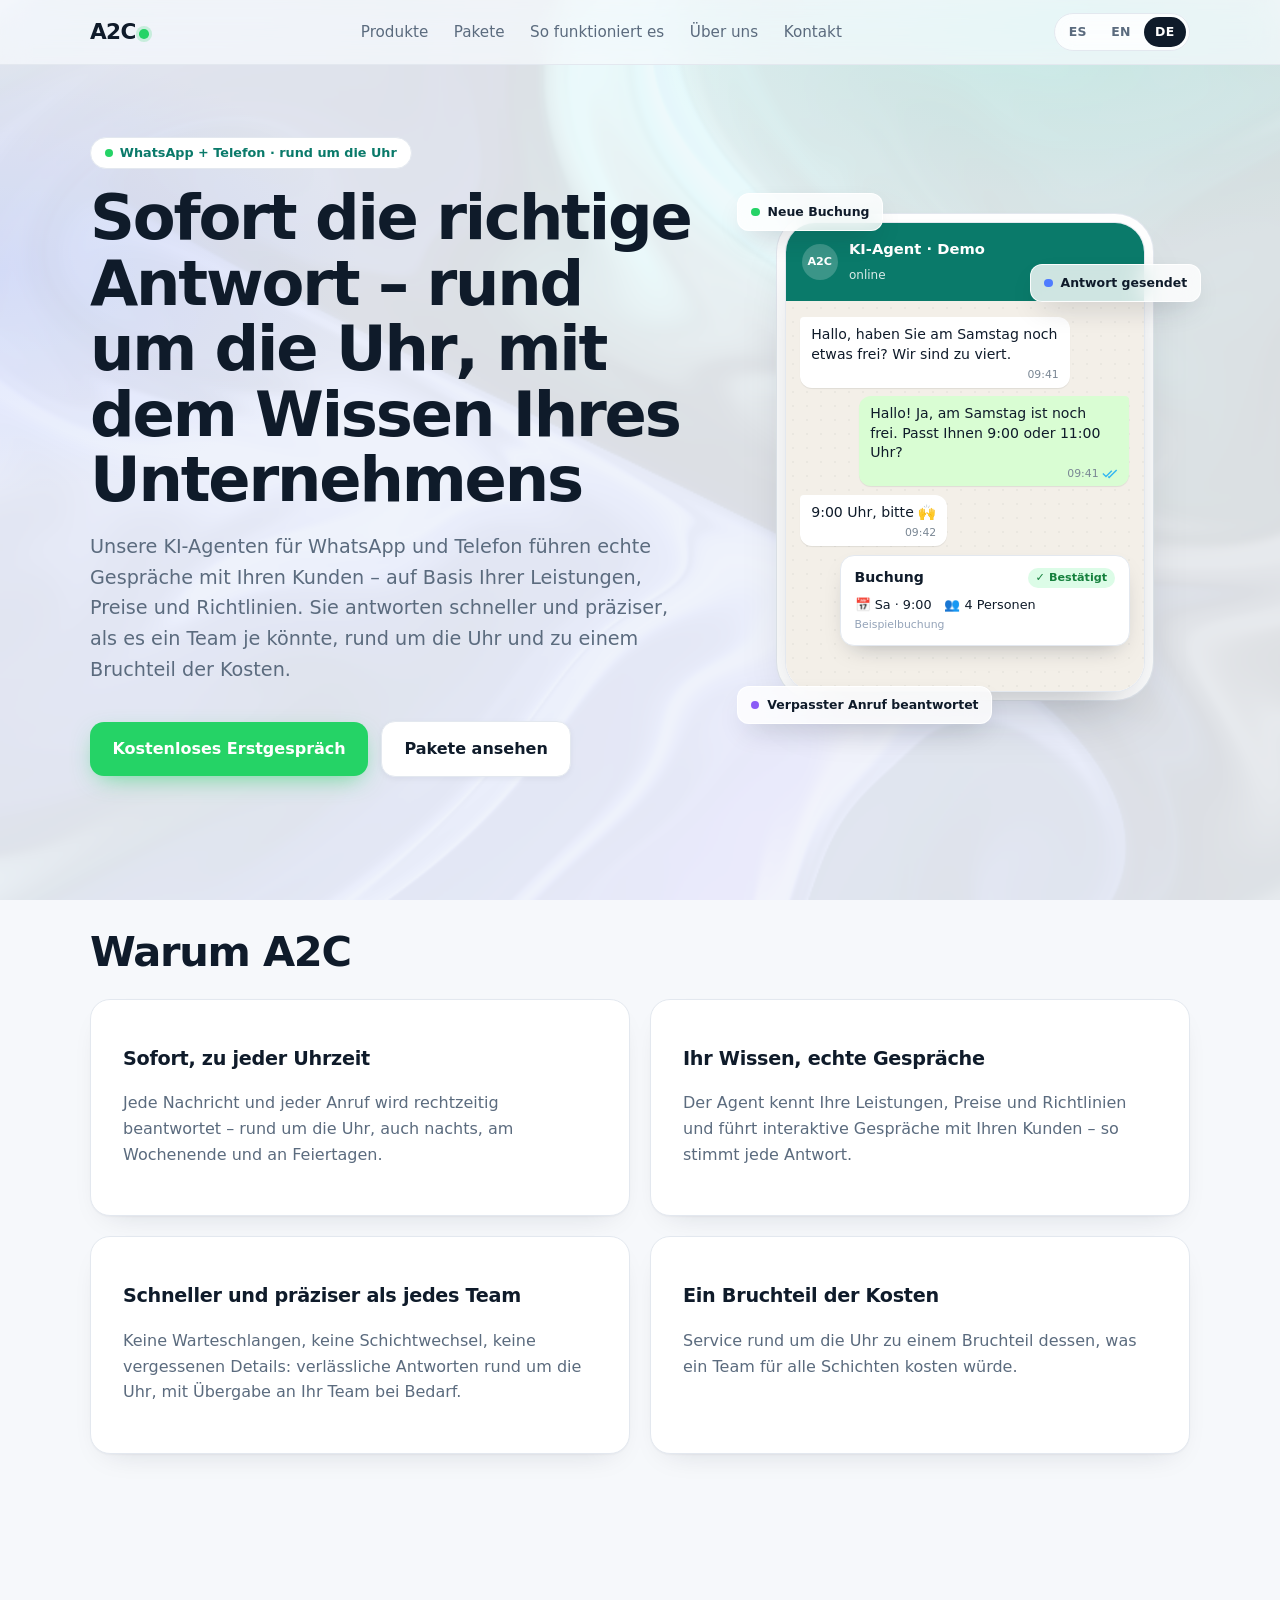
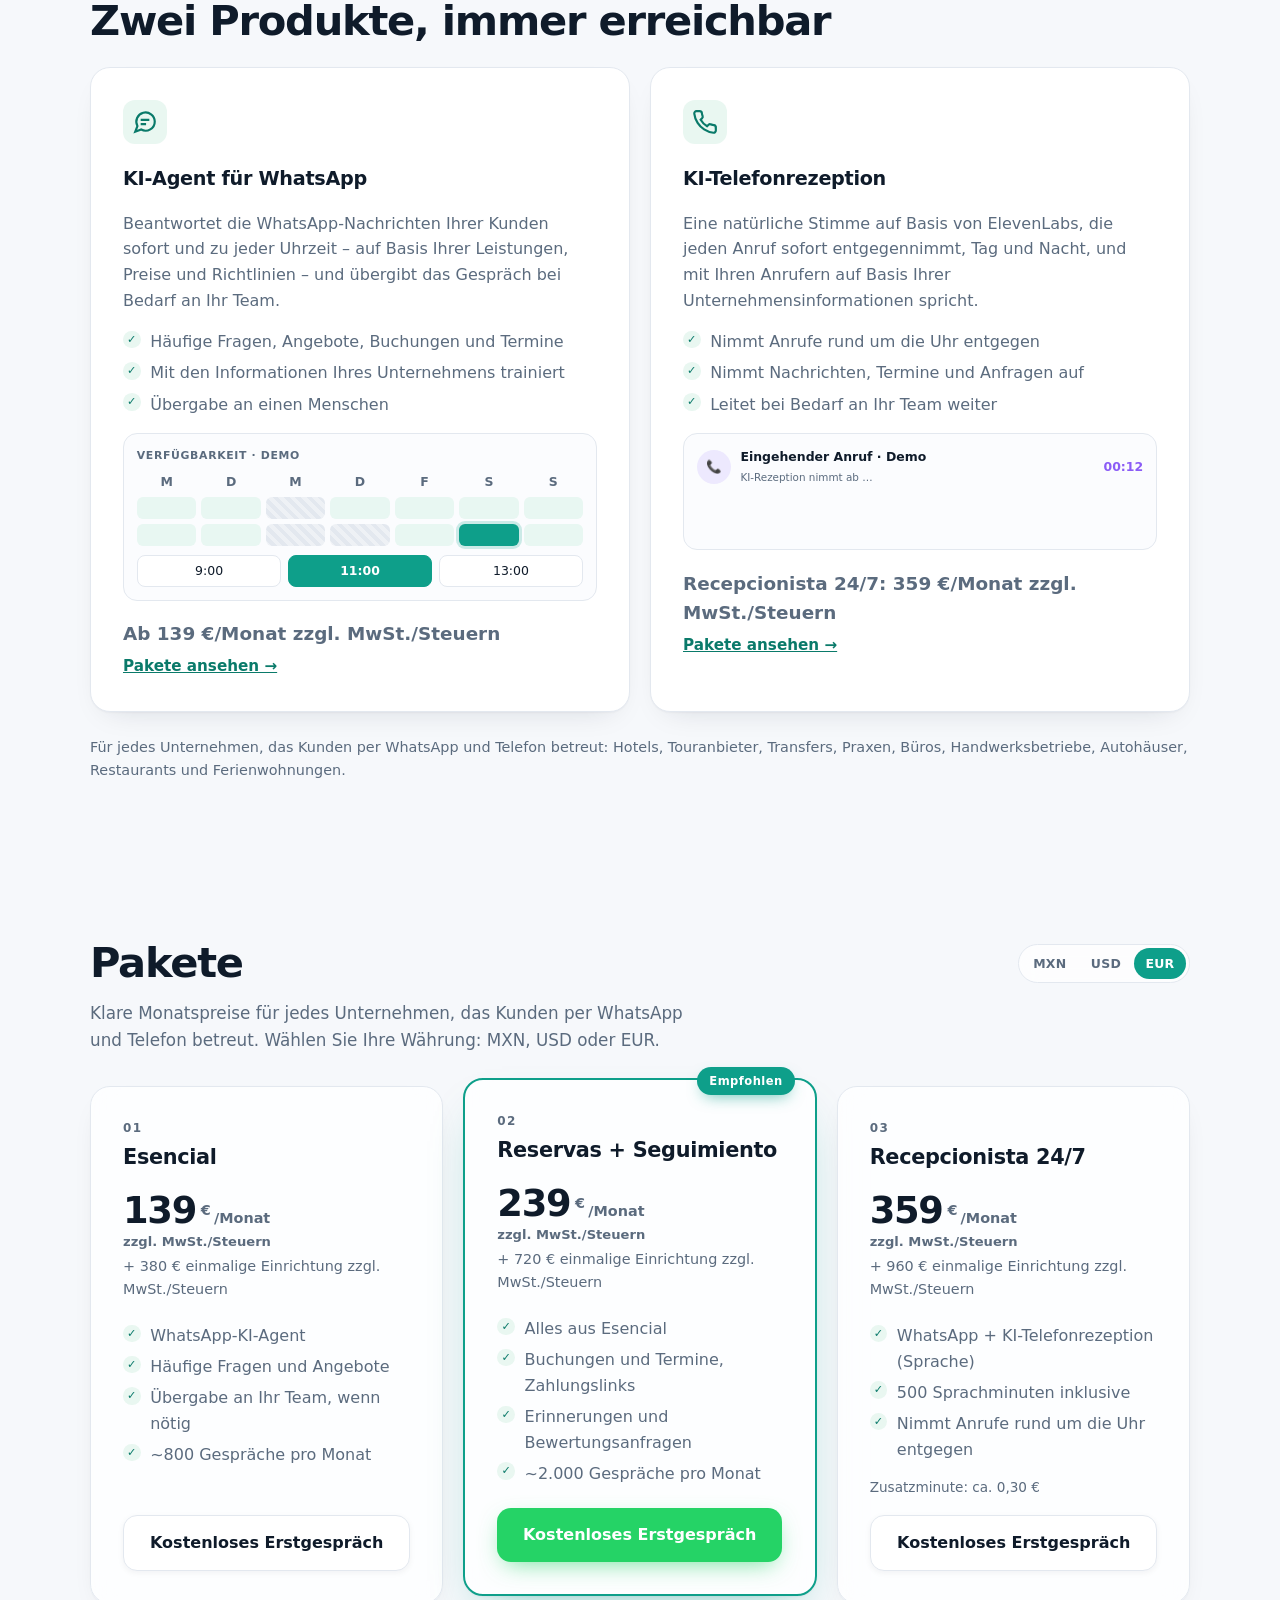
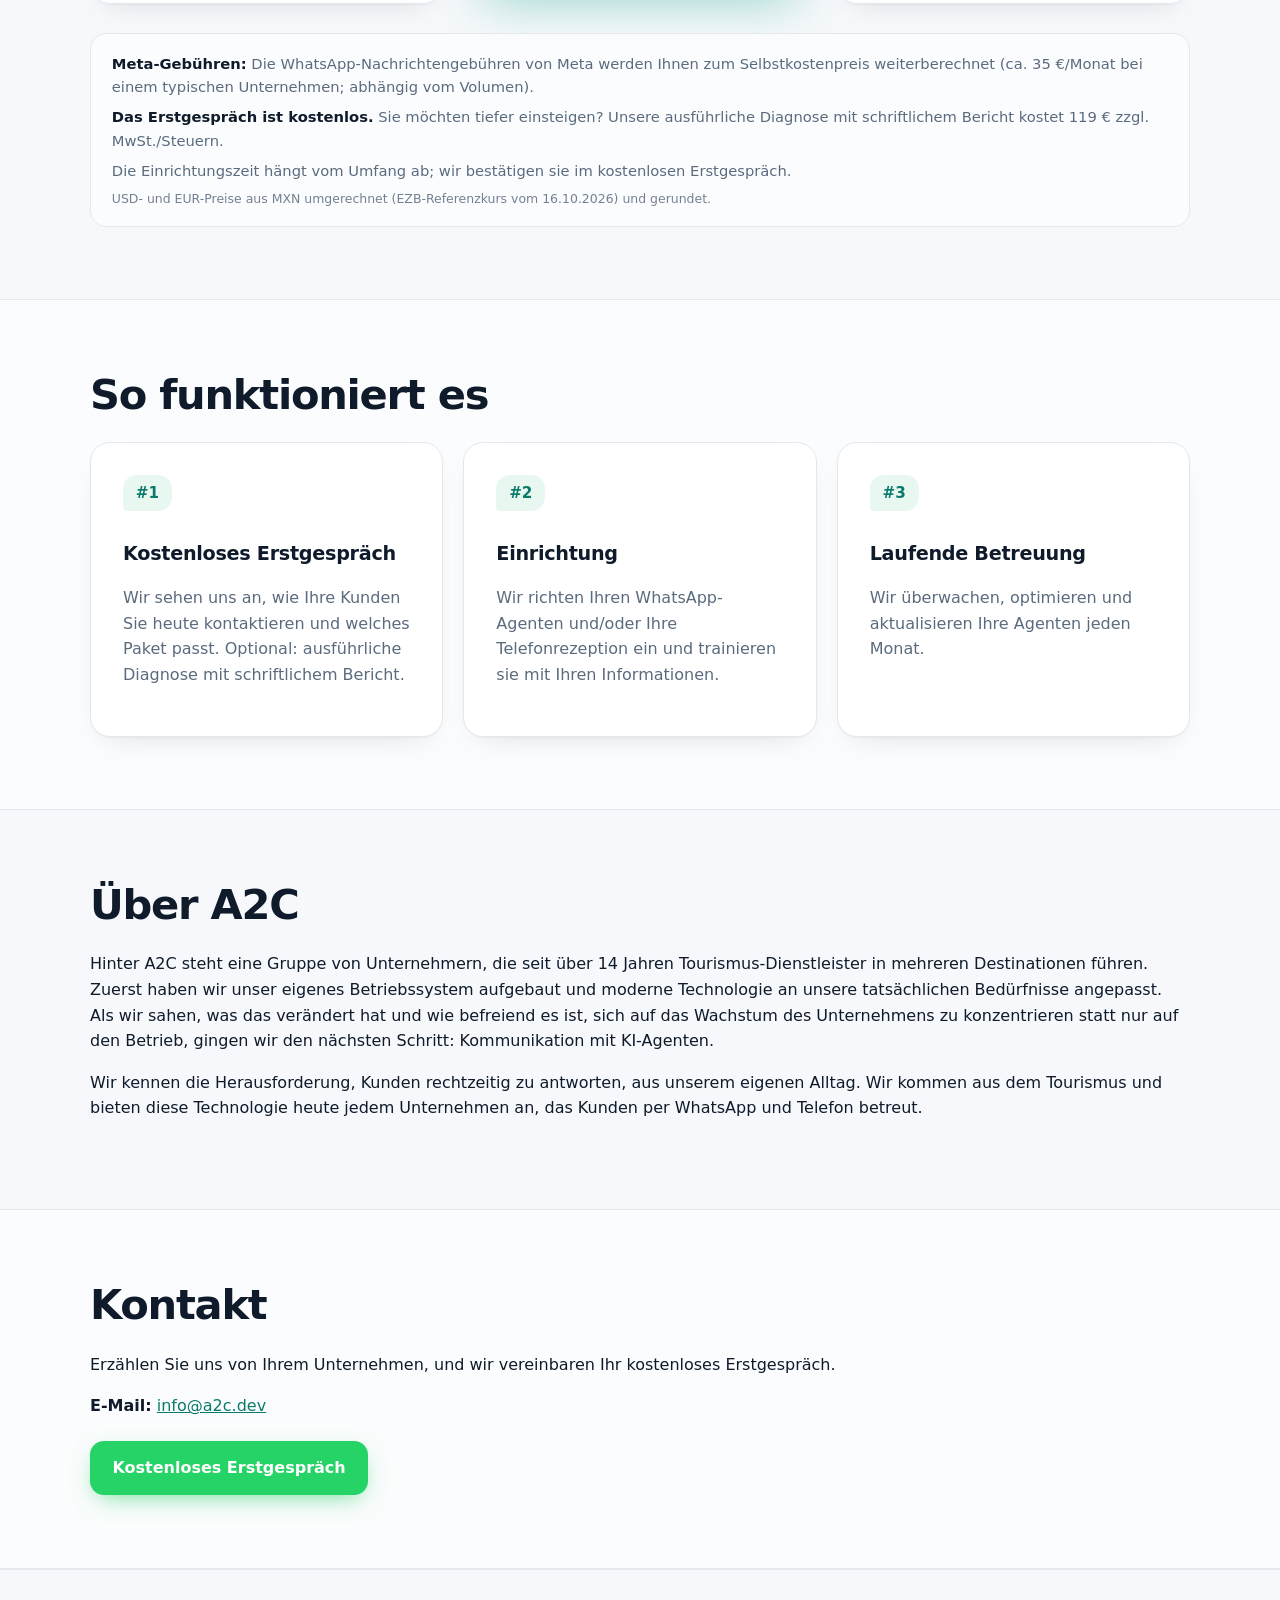
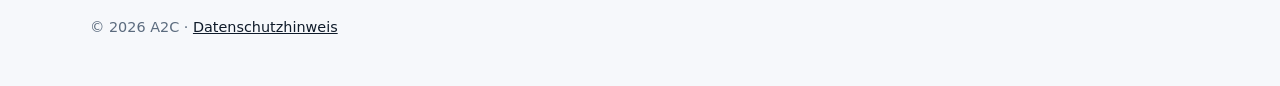
==== de/index.html @ e7c7e3de "QA fixes + SEO: static /en/ and /de/ pages, hreflang, mobile menu, DE prices - /en/ and /de/ are sta" ====
<!doctype html>
<html lang="de" data-url-lang>
<head>
<meta charset="utf-8">
<meta name="viewport" content="width=device-width,initial-scale=1">
<!-- seo:start (generated by tools/build-i18n.py) -->
<title>A2C · KI-Agenten für WhatsApp und Telefon für Ihr Unternehmen</title>
<meta name="description" content="A2C entwickelt KI-Agenten für WhatsApp und Telefon, die sofort antworten – rund um die Uhr, mit dem Wissen Ihres Unternehmens: schneller und präziser als jedes Team, zu einem Bruchteil der Kosten. Für Hotels, Praxen, Büros, Handwerksbetriebe, Restaurants und mehr.">
<link rel="canonical" href="https://a2c.dev/de/">
<link rel="alternate" hreflang="es" href="https://a2c.dev/">
<link rel="alternate" hreflang="en" href="https://a2c.dev/en/">
<link rel="alternate" hreflang="de" href="https://a2c.dev/de/">
<link rel="alternate" hreflang="x-default" href="https://a2c.dev/">
<meta property="og:type" content="website">
<meta property="og:site_name" content="A2C">
<meta property="og:locale" content="de_DE">
<meta property="og:locale:alternate" content="es_MX">
<meta property="og:locale:alternate" content="en_US">
<meta property="og:title" content="A2C · KI-Agenten für WhatsApp und Telefon">
<meta property="og:description" content="Sofortige Antworten rund um die Uhr per WhatsApp und Telefon, auf Basis Ihrer Leistungen, Preise und Richtlinien. Schneller und präziser als jedes Team, zu einem Bruchteil der Kosten.">
<meta property="og:url" content="https://a2c.dev/de/">
<meta name="twitter:card" content="summary">
<meta name="twitter:title" content="A2C · KI-Agenten für WhatsApp und Telefon">
<meta name="twitter:description" content="KI-Agent für WhatsApp und KI-Telefonrezeption, die sofort antworten – rund um die Uhr, mit dem Wissen Ihres Unternehmens.">
<!-- seo:end -->
<link rel="icon" href="/favicon.svg" type="image/svg+xml">
<meta name="theme-color" content="#f6f8fb">
<link rel="stylesheet" href="/style.css">
<script src="/fx.js" defer></script>
<script src="/i18n.js" defer></script>
<script src="/pricing.js" defer></script>
<script src="/nav.js" defer></script>
<script type="application/ld+json">
{"@context":"https://schema.org","@type":"ProfessionalService","name":"A2C","url":"https://a2c.dev/de/","description":"KI-Agenten für WhatsApp und eine KI-Telefonrezeption, die sofort antworten – rund um die Uhr, mit dem Wissen des jeweiligen Unternehmens: seinen Leistungen, Preisen und Richtlinien.","areaServed":[{"@type":"Country","name":"Mexico"},{"@type":"Place","name":"Latin America"},{"@type":"Country","name":"Spain"},{"@type":"Country","name":"United States"},{"@type":"Country","name":"United Kingdom"},{"@type":"Country","name":"Germany"},{"@type":"Country","name":"Austria"},{"@type":"Country","name":"Switzerland"}],"email":"info@a2c.dev","makesOffer":[{"@type":"Offer","name":"Esencial","description":"WhatsApp-KI-Agent: häufige Fragen, Angebote, Übergabe an Ihr Team, ~800 Gespräche/Monat.","price":2900,"priceCurrency":"MXN","priceSpecification":[{"@type":"UnitPriceSpecification","price":2900,"priceCurrency":"MXN","unitCode":"MON","referenceQuantity":{"@type":"QuantitativeValue","value":1,"unitCode":"MON"},"valueAddedTaxIncluded":false},{"@type":"UnitPriceSpecification","name":"Setup","price":7900,"priceCurrency":"MXN","valueAddedTaxIncluded":false},{"@type":"UnitPriceSpecification","price":159,"priceCurrency":"USD","unitCode":"MON","referenceQuantity":{"@type":"QuantitativeValue","value":1,"unitCode":"MON"},"valueAddedTaxIncluded":false},{"@type":"UnitPriceSpecification","name":"Setup","price":430,"priceCurrency":"USD","valueAddedTaxIncluded":false},{"@type":"UnitPriceSpecification","price":139,"priceCurrency":"EUR","unitCode":"MON","referenceQuantity":{"@type":"QuantitativeValue","value":1,"unitCode":"MON"},"valueAddedTaxIncluded":false},{"@type":"UnitPriceSpecification","name":"Setup","price":380,"priceCurrency":"EUR","valueAddedTaxIncluded":false}],"itemOffered":{"@type":"Service","name":"Esencial"}},{"@type":"Offer","name":"Reservas + Seguimiento","description":"Alles aus Esencial + Buchungen und Termine, Zahlungslinks, Erinnerungen und Bewertungsanfragen, ~2.000 Gespräche/Monat.","price":4900,"priceCurrency":"MXN","priceSpecification":[{"@type":"UnitPriceSpecification","price":4900,"priceCurrency":"MXN","unitCode":"MON","referenceQuantity":{"@type":"QuantitativeValue","value":1,"unitCode":"MON"},"valueAddedTaxIncluded":false},{"@type":"UnitPriceSpecification","name":"Setup","price":14900,"priceCurrency":"MXN","valueAddedTaxIncluded":false},{"@type":"UnitPriceSpecification","price":269,"priceCurrency":"USD","unitCode":"MON","referenceQuantity":{"@type":"QuantitativeValue","value":1,"unitCode":"MON"},"valueAddedTaxIncluded":false},{"@type":"UnitPriceSpecification","name":"Setup","price":810,"priceCurrency":"USD","valueAddedTaxIncluded":false},{"@type":"UnitPriceSpecification","price":239,"priceCurrency":"EUR","unitCode":"MON","referenceQuantity":{"@type":"QuantitativeValue","value":1,"unitCode":"MON"},"valueAddedTaxIncluded":false},{"@type":"UnitPriceSpecification","name":"Setup","price":720,"priceCurrency":"EUR","valueAddedTaxIncluded":false}],"itemOffered":{"@type":"Service","name":"Reservas + Seguimiento"}},{"@type":"Offer","name":"Recepcionista 24/7","description":"WhatsApp + KI-Telefonrezeption, inklusive 500 Sprachminuten.","price":7500,"priceCurrency":"MXN","priceSpecification":[{"@type":"UnitPriceSpecification","price":7500,"priceCurrency":"MXN","unitCode":"MON","referenceQuantity":{"@type":"QuantitativeValue","value":1,"unitCode":"MON"},"valueAddedTaxIncluded":false},{"@type":"UnitPriceSpecification","name":"Setup","price":19900,"priceCurrency":"MXN","valueAddedTaxIncluded":false},{"@type":"UnitPriceSpecification","price":409,"priceCurrency":"USD","unitCode":"MON","referenceQuantity":{"@type":"QuantitativeValue","value":1,"unitCode":"MON"},"valueAddedTaxIncluded":false},{"@type":"UnitPriceSpecification","name":"Setup","price":1080,"priceCurrency":"USD","valueAddedTaxIncluded":false},{"@type":"UnitPriceSpecification","price":359,"priceCurrency":"EUR","unitCode":"MON","referenceQuantity":{"@type":"QuantitativeValue","value":1,"unitCode":"MON"},"valueAddedTaxIncluded":false},{"@type":"UnitPriceSpecification","name":"Setup","price":960,"priceCurrency":"EUR","valueAddedTaxIncluded":false}],"itemOffered":{"@type":"Service","name":"Recepcionista 24/7"}},{"@type":"Offer","name":"Llamada inicial","price":0,"priceCurrency":"MXN","itemOffered":{"@type":"Service","name":"Primera llamada gratis"}},{"@type":"Offer","name":"Diagnóstico detallado","price":2500,"priceCurrency":"MXN","priceSpecification":[{"@type":"PriceSpecification","price":2500,"priceCurrency":"MXN","valueAddedTaxIncluded":false},{"@type":"PriceSpecification","price":139,"priceCurrency":"USD","valueAddedTaxIncluded":false},{"@type":"PriceSpecification","price":119,"priceCurrency":"EUR","valueAddedTaxIncluded":false}],"itemOffered":{"@type":"Service","name":"Diagnóstico con reporte escrito"}}]}
</script>
</head>
<body>
<canvas id="bg" aria-hidden="true"></canvas><div class="bg-fallback" aria-hidden="true"></div>
<a class="skip" href="#main" data-es="Saltar al contenido" data-en="Skip to content" data-de="Zum Inhalt springen">Zum Inhalt springen</a>
<header><div class="w nav">
<a class="logo" href="#top" aria-label="A2C">A2C</a>
<button class="menu-btn" type="button" aria-expanded="false" aria-controls="nav-links" aria-label="Menü" data-en-label="Menu" data-de-label="Menü"><span></span><span></span><span></span></button>
<nav class="links" id="nav-links" aria-label="Hauptnavigation" data-en-label="Main" data-de-label="Hauptnavigation">
<a href="#productos" data-es="Productos" data-en="Products" data-de="Produkte">Produkte</a><a href="#paquetes" data-es="Paquetes" data-en="Packages" data-de="Pakete">Pakete</a><a href="#como" data-es="Cómo funciona" data-en="How it works" data-de="So funktioniert es">So funktioniert es</a><a href="#nosotros" data-es="Nosotros" data-en="About" data-de="Über uns">Über uns</a><a href="#contacto" data-es="Contacto" data-en="Contact" data-de="Kontakt">Kontakt</a>
</nav>
<nav class="langsw" aria-label="Idioma / Language / Sprache"><a href="/" hreflang="es" lang="es" aria-label="Español">ES</a><a href="/en/" hreflang="en" lang="en" aria-label="English">EN</a><a href="/de/" hreflang="de" lang="de" aria-label="Deutsch" class="on" aria-current="page">DE</a></nav>
</div></header>
<main id="main">
<section class="hero" id="top"><div class="w hero-grid"><div class="hero-copy">
<span class="tag" data-es="WhatsApp + teléfono · 24/7" data-en="WhatsApp + phone · 24/7" data-de="WhatsApp + Telefon · rund um die Uhr">WhatsApp + Telefon · rund um die Uhr</span>
<h1 class="split" data-es="Respuestas al instante, 24/7, con lo que sabe tu negocio" data-en="Instant answers, 24/7, from your own business knowledge" data-de="Sofort die richtige Antwort – rund um die Uhr, mit dem Wissen Ihres Unternehmens">Sofort die richtige Antwort – rund um die Uhr, mit dem Wissen Ihres Unternehmens</h1>
<p class="lead blur-in" data-es="Nuestros agentes de IA en WhatsApp y teléfono conversan con tus clientes usando tus servicios, precios y políticas. Responden más rápido y con más precisión que cualquier equipo, a cualquier hora, por una fracción de su costo." data-en="Our AI agents on WhatsApp and phone hold real conversations with your customers, drawing on your services, prices and policies. They answer faster and more accurately than any team could, around the clock, for a fraction of the cost." data-de="Unsere KI-Agenten für WhatsApp und Telefon führen echte Gespräche mit Ihren Kunden – auf Basis Ihrer Leistungen, Preise und Richtlinien. Sie antworten schneller und präziser, als es ein Team je könnte, rund um die Uhr und zu einem Bruchteil der Kosten.">Unsere KI-Agenten für WhatsApp und Telefon führen echte Gespräche mit Ihren Kunden – auf Basis Ihrer Leistungen, Preise und Richtlinien. Sie antworten schneller und präziser, als es ein Team je könnte, rund um die Uhr und zu einem Bruchteil der Kosten.</p>
<a class="btn magnetic" href="mailto:info@a2c.dev?subject=Kostenloses%20Erstgespr%C3%A4ch%20%E2%80%93%20A2C" data-es-href="mailto:info@a2c.dev?subject=Llamada%20gratis%20%E2%80%93%20A2C" data-en-href="mailto:info@a2c.dev?subject=Free%20call%20%E2%80%93%20A2C" data-de-href="mailto:info@a2c.dev?subject=Kostenloses%20Erstgespr%C3%A4ch%20%E2%80%93%20A2C"><span data-es="Pide tu llamada gratis" data-en="Book your free call" data-de="Kostenloses Erstgespräch">Kostenloses Erstgespräch</span></a>
<a class="btn o" href="#paquetes" data-es="Ver paquetes" data-en="See packages" data-de="Pakete ansehen">Pakete ansehen</a>
</div><div class="demo-wrap" aria-hidden="true">
<div class="phone"><div class="ph-top"><span class="av">A2C</span><div><b><span data-es="Agente IA · Demo" data-en="AI agent · Demo" data-de="KI-Agent · Demo">KI-Agent · Demo</span></b><small><span data-es="en línea" data-en="online" data-de="online">online</span></small></div></div>
<div class="thread" id="thread">
<div class="msg in m1"><span data-es="Hola, ¿tienen disponibilidad el sábado? Somos 4." data-en="Hi, do you have availability on Saturday? We're 4." data-de="Hallo, haben Sie am Samstag noch etwas frei? Wir sind zu viert.">Hallo, haben Sie am Samstag noch etwas frei? Wir sind zu viert.</span><i>09:41</i></div>
<div class="typing m2"><span></span><span></span><span></span></div>
<div class="msg out m3"><span data-es="¡Hola! Sí, el sábado hay lugar. ¿Prefieres 9:00 u 11:00?" data-en="Hi! Yes, Saturday is available. Would you prefer 9:00 or 11:00?" data-de="Hallo! Ja, am Samstag ist noch frei. Passt Ihnen 9:00 oder 11:00 Uhr?">Hallo! Ja, am Samstag ist noch frei. Passt Ihnen 9:00 oder 11:00 Uhr?</span><i>09:41 <svg class="tk" viewBox="0 0 18 12" aria-hidden="true"><path d="M1 6l3.5 3.5L11 3M7 9.5L8 10.5 16.5 2" fill="none" stroke="currentColor" stroke-width="1.6"/></svg></i></div>
<div class="msg in m4"><span data-es="9:00, por favor 🙌" data-en="9:00, please 🙌" data-de="9:00 Uhr, bitte 🙌">9:00 Uhr, bitte 🙌</span><i>09:42</i></div>
<div class="typing m5"><span></span><span></span><span></span></div>
<div class="bk m6"><div class="bk-h"><b><span data-es="Reserva" data-en="Booking" data-de="Buchung">Buchung</span></b><span class="ok">✓ <span data-es="Confirmada" data-en="Confirmed" data-de="Bestätigt">Bestätigt</span></span></div>
<div class="bk-r"><span>📅 <span data-es="Sáb · 9:00" data-en="Sat · 9:00" data-de="Sa · 9:00">Sa · 9:00</span></span><span>👥 <span data-es="4 personas" data-en="4 people" data-de="4 Personen">4 Personen</span></span></div><small><span data-es="Reserva de ejemplo" data-en="Example booking" data-de="Beispielbuchung">Beispielbuchung</span></small></div>
</div></div>
<div class="toast t1"><span class="dot g"></span><span data-es="Nueva reserva" data-en="New booking" data-de="Neue Buchung">Neue Buchung</span></div>
<div class="toast t2"><span class="dot b"></span><span data-es="Respuesta enviada" data-en="Reply sent" data-de="Antwort gesendet">Antwort gesendet</span></div>
<div class="toast t3"><span class="dot v"></span><span data-es="Llamada perdida atendida" data-en="Missed call answered" data-de="Verpasster Anruf beantwortet">Verpasster Anruf beantwortet</span></div>
</div></div></section>

<section id="por-que" class="alt"><div class="w">
<h2 data-es="Por qué A2C" data-en="Why A2C" data-de="Warum A2C">Warum A2C</h2>
<div class="grid g2">
<div class="card reveal"><h3 data-es="Al instante, a cualquier hora" data-en="Instant, at any hour" data-de="Sofort, zu jeder Uhrzeit">Sofort, zu jeder Uhrzeit</h3><p data-es="Cada mensaje y llamada recibe respuesta a tiempo, 24/7, también de noche, en fines de semana y festivos." data-en="Every message and call gets a timely reply, 24/7, including nights, weekends and holidays." data-de="Jede Nachricht und jeder Anruf wird rechtzeitig beantwortet – rund um die Uhr, auch nachts, am Wochenende und an Feiertagen.">Jede Nachricht und jeder Anruf wird rechtzeitig beantwortet – rund um die Uhr, auch nachts, am Wochenende und an Feiertagen.</p></div>
<div class="card reveal"><h3 data-es="Tu conocimiento, conversaciones reales" data-en="Your knowledge, real conversations" data-de="Ihr Wissen, echte Gespräche">Ihr Wissen, echte Gespräche</h3><p data-es="El agente conoce tus servicios, precios y políticas y conversa con tus clientes de forma interactiva, para que cada respuesta sea precisa." data-en="The agent knows your services, prices and policies and talks with your customers interactively, so every answer is accurate." data-de="Der Agent kennt Ihre Leistungen, Preise und Richtlinien und führt interaktive Gespräche mit Ihren Kunden – so stimmt jede Antwort.">Der Agent kennt Ihre Leistungen, Preise und Richtlinien und führt interaktive Gespräche mit Ihren Kunden – so stimmt jede Antwort.</p></div>
<div class="card reveal"><h3 data-es="Más rápido y preciso que cualquier equipo" data-en="Faster and more accurate than any team" data-de="Schneller und präziser als jedes Team">Schneller und präziser als jedes Team</h3><p data-es="Sin filas, sin cambios de turno, sin detalles olvidados: respuestas consistentes a toda hora, con traspaso a tu equipo cuando hace falta." data-en="No queues, no shift changes, no forgotten details: consistent answers around the clock, with hand-off to your team when needed." data-de="Keine Warteschlangen, keine Schichtwechsel, keine vergessenen Details: verlässliche Antworten rund um die Uhr, mit Übergabe an Ihr Team bei Bedarf.">Keine Warteschlangen, keine Schichtwechsel, keine vergessenen Details: verlässliche Antworten rund um die Uhr, mit Übergabe an Ihr Team bei Bedarf.</p></div>
<div class="card reveal"><h3 data-es="Una fracción del costo" data-en="A fraction of the cost" data-de="Ein Bruchteil der Kosten">Ein Bruchteil der Kosten</h3><p data-es="Atención las 24 horas por una fracción de lo que costaría un equipo cubriendo todos los turnos." data-en="Round-the-clock service for a fraction of what a team covering every shift would cost." data-de="Service rund um die Uhr zu einem Bruchteil dessen, was ein Team für alle Schichten kosten würde.">Service rund um die Uhr zu einem Bruchteil dessen, was ein Team für alle Schichten kosten würde.</p></div>
</div></div></section>

<section id="productos"><div class="w">
<h2 data-es="Dos productos, siempre disponibles" data-en="Two products, always on" data-de="Zwei Produkte, immer erreichbar">Zwei Produkte, immer erreichbar</h2>
<div class="grid g2">
<article class="card reveal">
<svg class="ic" viewBox="0 0 24 24" fill="none" stroke="currentColor" stroke-width="2" aria-hidden="true"><path d="M21 11.5a8.4 8.4 0 0 1-12.5 7.4L3 21l2-5.3A8.5 8.5 0 1 1 21 11.5z"/><path d="M8 10h8M8 14h5"/></svg>
<h3 data-es="Agente de IA para WhatsApp" data-en="AI agent for WhatsApp" data-de="KI-Agent für WhatsApp">KI-Agent für WhatsApp</h3>
<p data-es="Responde al instante los mensajes de WhatsApp de tus clientes, a cualquier hora, con respuestas basadas en tus servicios, precios y políticas, y pasa la conversación a tu equipo cuando hace falta." data-en="Replies instantly to your customers' WhatsApp messages at any hour, with answers grounded in your services, prices and policies, and hands the conversation to your team when needed." data-de="Beantwortet die WhatsApp-Nachrichten Ihrer Kunden sofort und zu jeder Uhrzeit – auf Basis Ihrer Leistungen, Preise und Richtlinien – und übergibt das Gespräch bei Bedarf an Ihr Team.">Beantwortet die WhatsApp-Nachrichten Ihrer Kunden sofort und zu jeder Uhrzeit – auf Basis Ihrer Leistungen, Preise und Richtlinien – und übergibt das Gespräch bei Bedarf an Ihr Team.</p>
<ul class="chk"><li data-es="Preguntas frecuentes, cotizaciones, reservas y citas" data-en="FAQs, quotes, bookings and appointments" data-de="Häufige Fragen, Angebote, Buchungen und Termine">Häufige Fragen, Angebote, Buchungen und Termine</li><li data-es="Entrenado con la información de tu negocio" data-en="Trained on your business information" data-de="Mit den Informationen Ihres Unternehmens trainiert">Mit den Informationen Ihres Unternehmens trainiert</li><li data-es="Traspaso a una persona" data-en="Hand-off to a human" data-de="Übergabe an einen Menschen">Übergabe an einen Menschen</li></ul>
<div class="mock slots" aria-hidden="true"><div class="mock-h"><span data-es="Disponibilidad · demo" data-en="Availability · demo" data-de="Verfügbarkeit · Demo">Verfügbarkeit · Demo</span></div><div class="days"><span data-es="L" data-en="M" data-de="M">M</span><span data-es="M" data-en="T" data-de="D">D</span><span data-es="M" data-en="W" data-de="M">M</span><span data-es="J" data-en="T" data-de="D">D</span><span data-es="V" data-en="F" data-de="F">F</span><span data-es="S" data-en="S" data-de="S">S</span><span data-es="D" data-en="S" data-de="S">S</span></div><div class="cells"><span class="c"></span><span class="c"></span><span class="c full"></span><span class="c"></span><span class="c"></span><span class="c"></span><span class="c"></span><span class="c"></span><span class="c"></span><span class="c full"></span><span class="c full"></span><span class="c"></span><span class="c pick"></span><span class="c"></span></div><div class="times"><span>9:00</span><span class="pick">11:00</span><span>13:00</span></div></div>
<p class="price" data-price="from" data-pkg="esencial">Ab 139 €/Monat zzgl. MwSt./Steuern</p><p class="quote"><a href="#paquetes" data-es="Ver paquetes →" data-en="See packages →" data-de="Pakete ansehen →">Pakete ansehen →</a></p>
</article>
<article class="card reveal">
<svg class="ic" viewBox="0 0 24 24" fill="none" stroke="currentColor" stroke-width="2" aria-hidden="true"><path d="M22 16.9v3a2 2 0 0 1-2.2 2 19.8 19.8 0 0 1-8.6-3.1 19.5 19.5 0 0 1-6-6A19.8 19.8 0 0 1 2.1 4.2 2 2 0 0 1 4.1 2h3a2 2 0 0 1 2 1.7c.1 1 .4 1.9.7 2.8a2 2 0 0 1-.5 2.1L8 9.9a16 16 0 0 0 6 6l1.3-1.3a2 2 0 0 1 2.1-.4c.9.3 1.8.6 2.8.7a2 2 0 0 1 1.7 2z"/></svg>
<h3 data-es="Recepcionista telefónica con IA" data-en="AI phone receptionist" data-de="KI-Telefonrezeption">KI-Telefonrezeption</h3>
<p data-es="Una voz natural construida sobre ElevenLabs que contesta cada llamada al momento, de día y de noche, y conversa con tus clientes usando la información de tu negocio." data-en="A natural voice built on ElevenLabs that picks up every call right away, day and night, and talks with your callers using your business information." data-de="Eine natürliche Stimme auf Basis von ElevenLabs, die jeden Anruf sofort entgegennimmt, Tag und Nacht, und mit Ihren Anrufern auf Basis Ihrer Unternehmensinformationen spricht.">Eine natürliche Stimme auf Basis von ElevenLabs, die jeden Anruf sofort entgegennimmt, Tag und Nacht, und mit Ihren Anrufern auf Basis Ihrer Unternehmensinformationen spricht.</p>
<ul class="chk"><li data-es="Contesta llamadas 24/7" data-en="Answers calls 24/7" data-de="Nimmt Anrufe rund um die Uhr entgegen">Nimmt Anrufe rund um die Uhr entgegen</li><li data-es="Toma recados, citas y solicitudes" data-en="Takes messages, appointments and requests" data-de="Nimmt Nachrichten, Termine und Anfragen auf">Nimmt Nachrichten, Termine und Anfragen auf</li><li data-es="Transfiere a tu equipo cuando hace falta" data-en="Transfers to your team when needed" data-de="Leitet bei Bedarf an Ihr Team weiter">Leitet bei Bedarf an Ihr Team weiter</li></ul>
<div class="mock call" aria-hidden="true"><div class="call-h"><span class="ring">📞</span><div><b><span data-es="Llamada entrante · demo" data-en="Incoming call · demo" data-de="Eingehender Anruf · Demo">Eingehender Anruf · Demo</span></b><small><span data-es="Recepcionista IA contestando…" data-en="AI receptionist answering…" data-de="KI-Rezeption nimmt ab …">KI-Rezeption nimmt ab …</span></small></div><span class="live">00:12</span></div><div class="wave"><i style="--d:0"></i><i style="--d:1"></i><i style="--d:2"></i><i style="--d:3"></i><i style="--d:4"></i><i style="--d:5"></i><i style="--d:6"></i><i style="--d:7"></i><i style="--d:8"></i><i style="--d:9"></i><i style="--d:10"></i><i style="--d:11"></i><i style="--d:12"></i><i style="--d:13"></i><i style="--d:14"></i><i style="--d:15"></i><i style="--d:16"></i><i style="--d:17"></i><i style="--d:18"></i><i style="--d:19"></i><i style="--d:20"></i><i style="--d:21"></i><i style="--d:22"></i><i style="--d:23"></i><i style="--d:24"></i><i style="--d:25"></i><i style="--d:26"></i><i style="--d:27"></i></div></div>
<p class="price" data-price="recep" data-pkg="recepcionista">Recepcionista 24/7: 359 €/Monat zzgl. MwSt./Steuern</p><p class="quote"><a href="#paquetes" data-es="Ver paquetes →" data-en="See packages →" data-de="Pakete ansehen →">Pakete ansehen →</a></p>
</article>
</div>
<p class="note" data-es="Para cualquier negocio que atiende clientes por WhatsApp y teléfono: hoteles, tour operadores, transfers, clínicas, despachos, oficios, agencias de autos, restaurantes y rentas vacacionales." data-en="For any business that serves customers on WhatsApp and by phone: hotels, tour operators, transfers, clinics, offices, trades, car dealerships, restaurants and vacation rentals." data-de="Für jedes Unternehmen, das Kunden per WhatsApp und Telefon betreut: Hotels, Touranbieter, Transfers, Praxen, Büros, Handwerksbetriebe, Autohäuser, Restaurants und Ferienwohnungen.">Für jedes Unternehmen, das Kunden per WhatsApp und Telefon betreut: Hotels, Touranbieter, Transfers, Praxen, Büros, Handwerksbetriebe, Autohäuser, Restaurants und Ferienwohnungen.</p>
</div></section>

<section id="paquetes"><div class="w">
<div class="pk-head"><h2 data-es="Paquetes" data-en="Packages" data-de="Pakete">Pakete</h2>
<div class="cursw" role="group" aria-label="Moneda"><button type="button" data-cur="MXN" aria-pressed="false">MXN</button><button type="button" data-cur="USD" aria-pressed="false">USD</button><button type="button" data-cur="EUR" class="on" aria-pressed="true">EUR</button></div></div>
<p class="lead sm" data-es="Precios mensuales claros para cualquier negocio que atiende clientes por WhatsApp y teléfono. Elige tu moneda: MXN, USD o EUR." data-en="Clear monthly prices for any business that serves customers on WhatsApp and by phone. Choose your currency: MXN, USD or EUR." data-de="Klare Monatspreise für jedes Unternehmen, das Kunden per WhatsApp und Telefon betreut. Wählen Sie Ihre Währung: MXN, USD oder EUR.">Klare Monatspreise für jedes Unternehmen, das Kunden per WhatsApp und Telefon betreut. Wählen Sie Ihre Währung: MXN, USD oder EUR.</p>
<div class="grid g3 pkgs">
<article class="card pkg reveal">
<p class="pkg-n">01</p><h3>Esencial</h3>
<p class="amt" data-price="monthly" data-pkg="esencial">139<span class="cur cur-a">€</span><small>/Monat</small><span class="tax">zzgl. MwSt./Steuern</span></p>
<p class="setup" data-price="setup" data-pkg="esencial">+ 380 € einmalige Einrichtung zzgl. MwSt./Steuern</p>
<ul class="chk"><li data-es="Agente de IA en WhatsApp" data-en="WhatsApp AI agent" data-de="WhatsApp-KI-Agent">WhatsApp-KI-Agent</li><li data-es="Preguntas frecuentes y cotizaciones" data-en="FAQs and quotes" data-de="Häufige Fragen und Angebote">Häufige Fragen und Angebote</li><li data-es="Traspaso a tu equipo cuando hace falta" data-en="Hand-off to your staff when needed" data-de="Übergabe an Ihr Team, wenn nötig">Übergabe an Ihr Team, wenn nötig</li><li data-es="~800 conversaciones al mes" data-en="~800 conversations per month" data-de="~800 Gespräche pro Monat">~800 Gespräche pro Monat</li></ul>
<a class="btn pkg-cta o" href="mailto:info@a2c.dev?subject=Kostenloses%20Erstgespr%C3%A4ch%20%E2%80%93%20A2C" data-es-href="mailto:info@a2c.dev?subject=Llamada%20gratis%20%E2%80%93%20A2C" data-en-href="mailto:info@a2c.dev?subject=Free%20call%20%E2%80%93%20A2C" data-de-href="mailto:info@a2c.dev?subject=Kostenloses%20Erstgespr%C3%A4ch%20%E2%80%93%20A2C"><span data-es="Pide tu llamada gratis" data-en="Book your free call" data-de="Kostenloses Erstgespräch">Kostenloses Erstgespräch</span></a>
</article>
<article class="card pkg reveal rec"><span class="rec-badge" data-es="Recomendado" data-en="Recommended" data-de="Empfohlen">Empfohlen</span>
<p class="pkg-n">02</p><h3>Reservas + Seguimiento</h3>
<p class="amt" data-price="monthly" data-pkg="reservas">239<span class="cur cur-a">€</span><small>/Monat</small><span class="tax">zzgl. MwSt./Steuern</span></p>
<p class="setup" data-price="setup" data-pkg="reservas">+ 720 € einmalige Einrichtung zzgl. MwSt./Steuern</p>
<ul class="chk"><li data-es="Todo lo de Esencial" data-en="Everything in Esencial" data-de="Alles aus Esencial">Alles aus Esencial</li><li data-es="Reservas y citas, links de pago" data-en="Bookings and appointments, payment links" data-de="Buchungen und Termine, Zahlungslinks">Buchungen und Termine, Zahlungslinks</li><li data-es="Recordatorios y solicitudes de reseñas" data-en="Reminders and review requests" data-de="Erinnerungen und Bewertungsanfragen">Erinnerungen und Bewertungsanfragen</li><li data-es="~2,000 conversaciones al mes" data-en="~2,000 conversations per month" data-de="~2.000 Gespräche pro Monat">~2.000 Gespräche pro Monat</li></ul>
<a class="btn pkg-cta" href="mailto:info@a2c.dev?subject=Kostenloses%20Erstgespr%C3%A4ch%20%E2%80%93%20A2C" data-es-href="mailto:info@a2c.dev?subject=Llamada%20gratis%20%E2%80%93%20A2C" data-en-href="mailto:info@a2c.dev?subject=Free%20call%20%E2%80%93%20A2C" data-de-href="mailto:info@a2c.dev?subject=Kostenloses%20Erstgespr%C3%A4ch%20%E2%80%93%20A2C"><span data-es="Pide tu llamada gratis" data-en="Book your free call" data-de="Kostenloses Erstgespräch">Kostenloses Erstgespräch</span></a>
</article>
<article class="card pkg reveal">
<p class="pkg-n">03</p><h3>Recepcionista 24/7</h3>
<p class="amt" data-price="monthly" data-pkg="recepcionista">359<span class="cur cur-a">€</span><small>/Monat</small><span class="tax">zzgl. MwSt./Steuern</span></p>
<p class="setup" data-price="setup" data-pkg="recepcionista">+ 960 € einmalige Einrichtung zzgl. MwSt./Steuern</p>
<ul class="chk"><li data-es="WhatsApp + recepcionista telefónica con IA (voz)" data-en="WhatsApp + AI phone receptionist (voice)" data-de="WhatsApp + KI-Telefonrezeption (Sprache)">WhatsApp + KI-Telefonrezeption (Sprache)</li><li data-es="Incluye 500 minutos de voz" data-en="500 voice minutes included" data-de="500 Sprachminuten inklusive">500 Sprachminuten inklusive</li><li data-es="Contesta llamadas 24/7" data-en="Answers calls 24/7" data-de="Nimmt Anrufe rund um die Uhr entgegen">Nimmt Anrufe rund um die Uhr entgegen</li></ul><p class="pkg-extra" data-price="minute">Zusatzminute: ca. 0,30 €</p>
<a class="btn pkg-cta o" href="mailto:info@a2c.dev?subject=Kostenloses%20Erstgespr%C3%A4ch%20%E2%80%93%20A2C" data-es-href="mailto:info@a2c.dev?subject=Llamada%20gratis%20%E2%80%93%20A2C" data-en-href="mailto:info@a2c.dev?subject=Free%20call%20%E2%80%93%20A2C" data-de-href="mailto:info@a2c.dev?subject=Kostenloses%20Erstgespr%C3%A4ch%20%E2%80%93%20A2C"><span data-es="Pide tu llamada gratis" data-en="Book your free call" data-de="Kostenloses Erstgespräch">Kostenloses Erstgespräch</span></a>
</article>
</div>
<div class="pkg-notes">
<p data-price="meta"><strong>Meta-Gebühren:</strong> Die WhatsApp-Nachrichtengebühren von Meta werden Ihnen zum Selbstkostenpreis weiterberechnet (ca. 35 €/Monat bei einem typischen Unternehmen; abhängig vom Volumen).</p>
<p data-price="diag"><strong>Das Erstgespräch ist kostenlos.</strong> Sie möchten tiefer einsteigen? Unsere ausführliche Diagnose mit schriftlichem Bericht kostet 119 € zzgl. MwSt./Steuern.</p>
<p data-es="El tiempo de implementación depende del alcance; lo confirmamos en la llamada gratis." data-en="Setup time depends on scope; we confirm it on the free call." data-de="Die Einrichtungszeit hängt vom Umfang ab; wir bestätigen sie im kostenlosen Erstgespräch.">Die Einrichtungszeit hängt vom Umfang ab; wir bestätigen sie im kostenlosen Erstgespräch.</p>
<p class="fx-note" data-es="Precios en USD y EUR convertidos desde MXN (tipo de cambio de referencia del BCE, 16 oct 2026) y redondeados." data-en="USD and EUR prices converted from MXN (ECB reference rate, Oct 16, 2026) and rounded." data-de="USD- und EUR-Preise aus MXN umgerechnet (EZB-Referenzkurs vom 16.10.2026) und gerundet.">USD- und EUR-Preise aus MXN umgerechnet (EZB-Referenzkurs vom 16.10.2026) und gerundet.</p>
</div>
</div></section>

<section id="como" class="alt"><div class="w">
<h2 data-es="Cómo funciona" data-en="How it works" data-de="So funktioniert es">So funktioniert es</h2>
<div class="grid g3">
<div class="card step reveal"><div class="num">1</div><div><h3 data-es="Llamada gratis" data-en="Free call" data-de="Kostenloses Erstgespräch">Kostenloses Erstgespräch</h3><p data-es="Revisamos cómo te contactan hoy tus clientes y qué paquete te conviene. Diagnóstico detallado opcional con reporte escrito." data-en="We review how your customers contact you today and which package fits. Optional in-depth diagnosis with a written report." data-de="Wir sehen uns an, wie Ihre Kunden Sie heute kontaktieren und welches Paket passt. Optional: ausführliche Diagnose mit schriftlichem Bericht.">Wir sehen uns an, wie Ihre Kunden Sie heute kontaktieren und welches Paket passt. Optional: ausführliche Diagnose mit schriftlichem Bericht.</p></div></div>
<div class="card step reveal"><div class="num">2</div><div><h3 data-es="Implementación" data-en="Setup" data-de="Einrichtung">Einrichtung</h3><p data-es="Configuramos y entrenamos tu agente de WhatsApp y/o recepcionista telefónica con tu información." data-en="We configure and train your WhatsApp agent and/or phone receptionist with your information." data-de="Wir richten Ihren WhatsApp-Agenten und/oder Ihre Telefonrezeption ein und trainieren sie mit Ihren Informationen.">Wir richten Ihren WhatsApp-Agenten und/oder Ihre Telefonrezeption ein und trainieren sie mit Ihren Informationen.</p></div></div>
<div class="card step reveal"><div class="num">3</div><div><h3 data-es="Cuidado mensual" data-en="Monthly care" data-de="Laufende Betreuung">Laufende Betreuung</h3><p data-es="Supervisamos, ajustamos y actualizamos tus agentes cada mes." data-en="We monitor, adjust and update your agents every month." data-de="Wir überwachen, optimieren und aktualisieren Ihre Agenten jeden Monat.">Wir überwachen, optimieren und aktualisieren Ihre Agenten jeden Monat.</p></div></div>
</div></div></section>

<section id="nosotros"><div class="w">
<h2 data-es="Sobre A2C" data-en="About A2C" data-de="Über A2C">Über A2C</h2>
<p data-es="Detrás de A2C hay un grupo de emprendedores que dirige empresas de servicios turísticos en varios destinos desde hace más de 14 años. Primero construimos nuestro propio sistema de operaciones, adaptando la tecnología moderna a nuestras necesidades reales. Al descubrir el cambio que eso supuso, y lo liberador que es enfocarse en hacer crecer el negocio en lugar de solo operarlo, dimos el siguiente paso: la comunicación con agentes de IA." data-en="A2C is run by a group of entrepreneurs who have been running multi-destination tourism service companies for more than 14 years. We first built our own operations system, adapting modern technology to our real needs. Once we saw what a game changer it was, and how liberating it is to focus on growing the business instead of just running it, we took the next step into agentic communication." data-de="Hinter A2C steht eine Gruppe von Unternehmern, die seit über 14 Jahren Tourismus-Dienstleister in mehreren Destinationen führen. Zuerst haben wir unser eigenes Betriebssystem aufgebaut und moderne Technologie an unsere tatsächlichen Bedürfnisse angepasst. Als wir sahen, was das verändert hat und wie befreiend es ist, sich auf das Wachstum des Unternehmens zu konzentrieren statt nur auf den Betrieb, gingen wir den nächsten Schritt: Kommunikation mit KI-Agenten.">Hinter A2C steht eine Gruppe von Unternehmern, die seit über 14 Jahren Tourismus-Dienstleister in mehreren Destinationen führen. Zuerst haben wir unser eigenes Betriebssystem aufgebaut und moderne Technologie an unsere tatsächlichen Bedürfnisse angepasst. Als wir sahen, was das verändert hat und wie befreiend es ist, sich auf das Wachstum des Unternehmens zu konzentrieren statt nur auf den Betrieb, gingen wir den nächsten Schritt: Kommunikation mit KI-Agenten.</p>
<p data-es="Conocemos los puntos de dolor de atender a los clientes a tiempo porque los vivimos todos los días. Venimos del turismo y hoy ofrecemos esta misma tecnología a cualquier negocio que atiende clientes por WhatsApp y teléfono." data-en="We know the pain of answering customers on time because we live it every day. We come from tourism, and today we offer the same technology to any business that serves customers on WhatsApp and by phone." data-de="Wir kennen die Herausforderung, Kunden rechtzeitig zu antworten, aus unserem eigenen Alltag. Wir kommen aus dem Tourismus und bieten diese Technologie heute jedem Unternehmen an, das Kunden per WhatsApp und Telefon betreut.">Wir kennen die Herausforderung, Kunden rechtzeitig zu antworten, aus unserem eigenen Alltag. Wir kommen aus dem Tourismus und bieten diese Technologie heute jedem Unternehmen an, das Kunden per WhatsApp und Telefon betreut.</p>
</div></section>

<section id="contacto" class="alt"><div class="w">
<h2 data-es="Contacto" data-en="Contact" data-de="Kontakt">Kontakt</h2>
<p data-es="Cuéntanos de tu negocio y agendamos tu llamada gratis." data-en="Tell us about your business and we'll schedule your free call." data-de="Erzählen Sie uns von Ihrem Unternehmen, und wir vereinbaren Ihr kostenloses Erstgespräch.">Erzählen Sie uns von Ihrem Unternehmen, und wir vereinbaren Ihr kostenloses Erstgespräch.</p>
<p><strong><span data-es="Email" data-en="Email" data-de="E-Mail">E-Mail</span>:</strong> <a href="mailto:info@a2c.dev">info@a2c.dev</a></p>
<a class="btn" href="mailto:info@a2c.dev?subject=Kostenloses%20Erstgespr%C3%A4ch%20%E2%80%93%20A2C" data-es-href="mailto:info@a2c.dev?subject=Llamada%20gratis%20%E2%80%93%20A2C" data-en-href="mailto:info@a2c.dev?subject=Free%20call%20%E2%80%93%20A2C" data-de-href="mailto:info@a2c.dev?subject=Kostenloses%20Erstgespr%C3%A4ch%20%E2%80%93%20A2C"><span data-es="Pide tu llamada gratis" data-en="Book your free call" data-de="Kostenloses Erstgespräch">Kostenloses Erstgespräch</span></a>
</div></section>
</main>
<footer><div class="w">
<p>© 2026 A2C · <a href="/aviso-de-privacidad.html" data-es="Aviso de privacidad" data-en="Privacy notice" data-de="Datenschutzhinweis">Datenschutzhinweis</a></p>
</div></footer>
</body></html>
---- style.css ----
:root{--bg:#f6f8fb;--t:#0f1b2a;--m:#5b6b7e;--p:#0e9f8a;--pd:#0a7a6a;--wa:#25d366;--b:#4f7cff;--v:#8b5cf6;--line:#e3e8ef;--card:#fff;--chat:#e9f7f1}
*{box-sizing:border-box}html{scroll-behavior:smooth;background:var(--bg)}
body{margin:0;font-family:ui-sans-serif,system-ui,-apple-system,"Segoe UI",Roboto,sans-serif;color:var(--t);line-height:1.6;-webkit-font-smoothing:antialiased}
a{color:var(--pd)}img,svg{max-width:100%}
#bg{position:fixed;inset:0;width:100%;height:100%;z-index:-2;pointer-events:none;opacity:.13}
.bg-fallback{position:fixed;inset:0;z-index:-3;pointer-events:none;background:radial-gradient(50% 40% at 85% 0,#d9f5ee,transparent 70%),radial-gradient(40% 35% at 0 30%,#e4ebff,transparent 70%),var(--bg)}
.skip{position:absolute;left:-999px}.skip:focus{left:1rem;top:1rem;background:#fff;padding:.5rem;z-index:9}
.w{max-width:1140px;margin:0 auto;padding:0 1.25rem}
header{position:sticky;top:0;z-index:5;background:rgba(246,248,251,.75);backdrop-filter:blur(14px) saturate(160%);-webkit-backdrop-filter:blur(14px) saturate(160%);border-bottom:1px solid var(--line)}
.nav{display:flex;align-items:center;justify-content:space-between;gap:1rem;height:64px}
.logo{font-weight:800;font-size:1.35rem;text-decoration:none;letter-spacing:-.03em;color:var(--t)}.logo::after{content:"";display:inline-block;width:.45em;height:.45em;margin-left:.15em;border-radius:50%;background:var(--wa);box-shadow:0 0 0 3px rgba(37,211,102,.2)}
.links{display:none;gap:1.6rem}
.menu-btn{display:inline-flex;flex-direction:column;justify-content:center;align-items:center;gap:4px;width:42px;height:40px;padding:0;border:1px solid var(--line);border-radius:12px;background:rgba(255,255,255,.85);color:var(--t);cursor:pointer;flex:0 0 auto}
.menu-btn span{display:block;width:18px;height:2px;border-radius:2px;background:currentColor;transition:transform .2s,opacity .2s}
.menu-btn[aria-expanded="true"] span:nth-child(1){transform:translateY(6px) rotate(45deg)}.menu-btn[aria-expanded="true"] span:nth-child(2){opacity:0}.menu-btn[aria-expanded="true"] span:nth-child(3){transform:translateY(-6px) rotate(-45deg)}
.menu-btn:focus-visible{outline:2px solid var(--b);outline-offset:2px}
@media(max-width:759.98px){.nav .langsw{margin-left:auto}.menu-btn{order:1}.links.open{display:flex;flex-direction:column;gap:0;position:absolute;top:100%;left:0;right:0;padding:.25rem 1.25rem .75rem;background:#fff;border-bottom:1px solid var(--line);box-shadow:0 18px 30px -18px rgba(15,27,42,.35)}.links.open a{padding:.85rem 0;font-size:1.05rem;color:var(--t);border-bottom:1px solid var(--line)}.links.open a:last-child{border-bottom:0}}.links a{text-decoration:none;color:var(--m);font-size:.95rem}.links a:hover{color:var(--t)}
.lang{border:1px solid var(--line);background:#fff;color:var(--t);font-weight:600;border-radius:999px;padding:.4rem 1rem;cursor:pointer;font-size:.85rem}.lang:hover{border-color:var(--p)}
.lang:focus-visible,.btn:focus-visible,a:focus-visible{outline:2px solid var(--b);outline-offset:3px}
.hero{padding:3rem 0 3.5rem}
.hero-grid{display:grid;gap:2.5rem;align-items:center}
h1{font-size:clamp(2.1rem,6.5vw,3.9rem);line-height:1.05;letter-spacing:-.035em;font-weight:750;margin:1rem 0 1.1rem}
h2{font-size:clamp(1.7rem,4.5vw,2.6rem);letter-spacing:-.03em;line-height:1.1;margin:0 0 1.5rem}
.lead{font-size:clamp(1.05rem,2.2vw,1.2rem);color:var(--m);max-width:36em;margin-bottom:1.8rem}
.tag{display:inline-flex;align-items:center;gap:.4rem;background:#fff;border:1px solid var(--line);border-radius:999px;padding:.3rem .9rem;font-size:.8rem;color:var(--pd);font-weight:600}
.tag::before{content:"";width:.5rem;height:.5rem;border-radius:50%;background:var(--wa);animation:pulse 2s infinite}
@keyframes pulse{50%{box-shadow:0 0 0 5px rgba(37,211,102,.15)}}
.btn{display:inline-flex;align-items:center;gap:.55rem;color:#fff;text-decoration:none;font-weight:700;padding:.9rem 1.4rem;border-radius:14px;margin:.4rem .5rem 0 0;background:var(--wa);box-shadow:0 8px 24px -8px rgba(37,211,102,.7);transition:box-shadow .3s,transform .2s;will-change:transform}
.btn:hover{box-shadow:0 12px 32px -6px rgba(37,211,102,.85)}
.btn.o{background:#fff;color:var(--t);border:1px solid var(--line);box-shadow:0 2px 6px rgba(15,27,42,.05)}
section{padding:4.5rem 0}#como,#contacto{background:rgba(255,255,255,.6);border-block:1px solid var(--line)}
.grid{display:grid;gap:1.25rem}
.card{position:relative;background:var(--card);border:1px solid var(--line);border-radius:20px;padding:1.6rem;box-shadow:0 1px 2px rgba(15,27,42,.04),0 12px 32px -18px rgba(15,27,42,.18)}
.card h3{margin:.75rem 0 .4rem;font-size:1.2rem;letter-spacing:-.015em}.card p,.card li{color:var(--m)}
.ic{width:44px;height:44px;color:var(--pd);padding:9px;border-radius:12px;background:var(--chat)}
.price{font-weight:700;color:var(--t);font-size:1.15rem;margin-bottom:0}
ul.chk{padding-left:0;list-style:none}ul.chk li{padding-left:1.7rem;position:relative;margin:.35rem 0}
ul.chk li::before{content:"✓";position:absolute;left:0;top:.15em;width:1.1rem;height:1.1rem;border-radius:50%;background:var(--chat);color:var(--pd);font-size:.7rem;font-weight:800;display:grid;place-items:center}
.ph{background:#fff4d6;color:#8a5a00;padding:0 .3rem;border-radius:5px}
.step{display:flex;gap:1rem}
.num{flex:0 0 auto;align-self:flex-start;padding:.35rem .8rem;border-radius:14px 14px 14px 4px;background:var(--chat);color:var(--pd);font-weight:800;font-size:.95rem}
.num::before{content:"#"}
footer{border-top:1px solid var(--line);color:var(--m);padding:2rem 0;font-size:.9rem}footer a{color:var(--t)}
.note{font-size:.9rem;color:var(--m);margin-top:1.5rem}strong{color:var(--t)}
/* demo chat */
.demo-wrap{position:relative;max-width:360px;width:100%;margin:0 auto;padding:1rem 0}
.phone{background:#fff;border:1px solid var(--line);border-radius:30px;box-shadow:0 30px 60px -25px rgba(15,27,42,.35),0 0 0 8px #fff,0 0 0 9px var(--line);overflow:hidden}
.ph-top{display:flex;gap:.7rem;align-items:center;padding:.9rem 1rem;background:var(--pd);color:#fff}
.ph-top b{display:block;font-size:.92rem}.ph-top small{opacity:.85;font-size:.75rem}
.av{width:36px;height:36px;border-radius:50%;background:rgba(255,255,255,.2);display:grid;place-items:center;font-size:.7rem;font-weight:800}
.thread{padding:1rem .9rem 1.1rem;min-height:390px;display:flex;flex-direction:column;gap:.55rem;background:#f3efe8 radial-gradient(rgba(0,0,0,.035) 1px,transparent 1px) 0 0/14px 14px;font-size:.88rem;line-height:1.4}
.msg{max-width:82%;padding:.5rem .7rem .35rem;border-radius:12px;box-shadow:0 1px 1px rgba(0,0,0,.08)}
.msg i{display:flex;justify-content:flex-end;align-items:center;gap:.2rem;font-style:normal;font-size:.68rem;color:#7a8794;margin-top:.15rem}
.msg.in{background:#fff;align-self:flex-start;border-top-left-radius:4px}
.msg.out{background:#d9fdd3;align-self:flex-end;border-top-right-radius:4px}
.tk{width:16px;height:11px;color:#34b7f1}
.typing{align-self:flex-end;background:#d9fdd3;border-radius:12px;padding:.6rem .75rem;display:flex;gap:4px}
.typing span{width:6px;height:6px;border-radius:50%;background:#6b8f7a;animation:dot 1s infinite}
.typing span:nth-child(2){animation-delay:.15s}.typing span:nth-child(3){animation-delay:.3s}
@keyframes dot{0%,60%,100%{transform:none;opacity:.5}30%{transform:translateY(-4px);opacity:1}}
.bk{align-self:flex-end;width:88%;background:#fff;border-radius:14px;padding:.75rem .85rem;border:1px solid var(--line);box-shadow:0 10px 24px -12px rgba(15,27,42,.35)}
.bk-h{display:flex;justify-content:space-between;align-items:center;gap:.5rem;margin-bottom:.45rem}
.ok{background:#dcfce7;color:#15803d;font-size:.7rem;font-weight:700;padding:.15rem .5rem;border-radius:999px;white-space:nowrap}
.bk-r{display:flex;flex-wrap:wrap;gap:.35rem .8rem;font-size:.8rem;color:var(--t)}.bk small{color:#94a3b8;font-size:.68rem}
.toast{position:absolute;display:flex;align-items:center;gap:.5rem;background:rgba(255,255,255,.8);backdrop-filter:blur(12px);-webkit-backdrop-filter:blur(12px);border:1px solid rgba(255,255,255,.9);box-shadow:0 12px 30px -12px rgba(15,27,42,.3);border-radius:12px;padding:.5rem .8rem;font-size:.78rem;font-weight:600;white-space:nowrap}
.t1{top:-.4rem;left:-.25rem}.t2{bottom:-.6rem;right:-.25rem}.t3{display:none}.demo-wrap{padding:1.6rem 0}
.dot{width:.55rem;height:.55rem;border-radius:50%}.dot.g{background:var(--wa)}.dot.b{background:var(--b)}.dot.v{background:var(--v)}
/* sequenced animation (JS adds .play; without JS/reduced motion everything is visible) */
.play .m1,.play .m2,.play .m3,.play .m4,.play .m5,.play .m6,.play .toast{opacity:0;animation:pop .45s cubic-bezier(.2,.8,.2,1.2) forwards}
.play .m1{animation-delay:.4s}.play .m2{animation:pop .3s 1.4s forwards,hide .2s 2.6s forwards}.play .m3{animation-delay:2.8s}
.play .m4{animation-delay:4.2s}.play .m5{animation:pop .3s 5.2s forwards,hide .2s 6.3s forwards}.play .m6{animation-delay:6.5s}
.play .t2{animation-delay:3.1s}.play .t1{animation-delay:7s}.play .t3{animation-delay:8s}
@keyframes pop{from{opacity:0;transform:translateY(10px) scale(.96)}to{opacity:1;transform:none}}
@keyframes hide{to{opacity:0;height:0;padding:0;margin:-.275rem 0}}
.typing{opacity:0;height:0;padding:0;margin:-.275rem 0;overflow:hidden}.play .typing{height:auto;padding:.6rem .75rem;margin:0}
/* mock widgets in product cards */
.mock{margin:1rem 0;border:1px solid var(--line);border-radius:14px;padding:.8rem;background:#fbfcfe;font-size:.78rem}
.mock-h{font-weight:700;color:var(--m);margin-bottom:.5rem;text-transform:uppercase;letter-spacing:.06em;font-size:.68rem}
.days,.cells{display:grid;grid-template-columns:repeat(7,1fr);gap:.3rem;text-align:center}.days{color:var(--m);font-weight:600;margin-bottom:.3rem}
.cells .c{height:22px;border-radius:6px;background:#e8f7f2}.cells .full{background:repeating-linear-gradient(45deg,#eef1f5 0 4px,#e3e8ef 4px 8px)}
.cells .pick{background:var(--p);box-shadow:0 0 0 3px rgba(14,159,138,.2);animation:pulse2 2.4s infinite}
@keyframes pulse2{50%{box-shadow:0 0 0 6px rgba(14,159,138,.08)}}
.times{display:flex;gap:.4rem;margin-top:.6rem}.times span{flex:1;text-align:center;border:1px solid var(--line);border-radius:8px;padding:.3rem;background:#fff}
.times .pick{background:var(--p);color:#fff;border-color:var(--p);font-weight:700}
.call-h{display:flex;align-items:center;gap:.6rem}.call-h b{display:block}.call-h small{color:var(--m)}
.ring{width:34px;height:34px;border-radius:50%;background:#ede9fe;display:grid;place-items:center;animation:pulse3 1.6s infinite}
@keyframes pulse3{50%{box-shadow:0 0 0 6px rgba(139,92,246,.12)}}
.live{margin-left:auto;font-variant-numeric:tabular-nums;color:var(--v);font-weight:700}
.wave{display:flex;align-items:center;gap:3px;height:40px;margin-top:.6rem}
.wave i{flex:1;border-radius:2px;background:linear-gradient(var(--v),var(--b));height:calc(20% + (var(--d)*37%) % 80%);animation:wv 1.1s ease-in-out infinite alternate;animation-delay:calc(var(--d)*-90ms)}
@keyframes wv{to{transform:scaleY(.35)}}
/* text animations */
.split .wd{display:inline-block;white-space:nowrap}
.split .ch{display:inline-block;opacity:0;filter:blur(3px);transform:translateY(.12em);animation:chIn .38s cubic-bezier(.2,.7,.2,1) forwards;animation-delay:min(calc(var(--i)*6ms),360ms)}
@keyframes chIn{to{opacity:1;filter:blur(0);transform:none}}
.blur-in{animation:fadeUp .45s .15s cubic-bezier(.2,.7,.2,1) both}
@keyframes fadeUp{from{opacity:0;filter:blur(2px);transform:translateY(6px)}to{opacity:1;filter:blur(0);transform:none}}
.js .reveal{opacity:0;transform:translateY(20px);transition:opacity .7s,transform .7s cubic-bezier(.2,.7,.2,1)}.js .reveal.in{opacity:1;transform:none}
@media(min-width:760px){.links{display:flex}.menu-btn{display:none}.g2{grid-template-columns:1fr 1fr}.g3{grid-template-columns:repeat(3,1fr)}.step{flex-direction:column}.card{padding:2rem}}
@media(min-width:980px){.hero{padding:4.5rem 0 5rem}.hero-grid{grid-template-columns:1.15fr .85fr}.t1{top:-.2rem;left:-3rem}.t2{top:4.2rem;bottom:auto;right:-3.5rem}.t3{display:flex;bottom:-.4rem;left:-3rem}}
@media(prefers-reduced-motion:reduce){*,*::before,*::after{animation:none!important;transition:none!important}html{scroll-behavior:auto}.split .ch,.blur-in,.js .reveal{opacity:1!important;filter:none!important;transform:none!important}}
@supports not ((backdrop-filter:blur(1px)) or (-webkit-backdrop-filter:blur(1px))){header,.toast{background:#fff}}
.quote{margin:.35rem 0 0;font-size:.95rem}.quote a{font-weight:600}
/* packages / pricing */
.lead.sm{font-size:1.05rem;margin:-.6rem 0 2rem}
.pkgs{align-items:stretch}
.pkg{display:flex;flex-direction:column;background:rgba(255,255,255,.78);backdrop-filter:blur(14px) saturate(160%);-webkit-backdrop-filter:blur(14px) saturate(160%)}
.pkg h3{margin-top:.2rem;font-size:1.3rem}
.pkg-n{margin:0;font-size:.75rem;font-weight:800;letter-spacing:.12em;color:var(--pd)}
.card .amt,.amt{margin:.6rem 0 0;font-size:2.3rem;font-weight:800;letter-spacing:-.035em;line-height:1.1;color:var(--t)}
.amt .cur{font-size:.9rem;font-weight:700;color:var(--m);letter-spacing:0;vertical-align:.55em;margin-right:.1rem}
.amt small{font-size:.9rem;font-weight:600;color:var(--m);letter-spacing:0;margin-left:.2rem}
.setup{margin:.3rem 0 .4rem;font-size:.9rem;color:var(--m)}
.pkg ul.chk{flex:1;margin:.6rem 0 1rem}
.pkg-extra{font-size:.85rem;color:var(--m);margin:-.4rem 0 1rem}
.pkg .pkg-cta{justify-content:center;margin:0;width:100%}
.pkg.rec{border:2px solid var(--p);box-shadow:0 1px 2px rgba(15,27,42,.04),0 24px 48px -22px rgba(14,159,138,.45)}
.rec-badge{position:absolute;top:-.8rem;right:1.2rem;background:var(--p);color:#fff;font-size:.72rem;font-weight:700;letter-spacing:.04em;padding:.3rem .8rem;border-radius:999px;box-shadow:0 6px 16px -6px rgba(14,159,138,.7)}
.pkg-notes{margin-top:1.8rem;display:grid;gap:.4rem;font-size:.92rem;color:var(--m);background:rgba(255,255,255,.6);backdrop-filter:blur(10px);-webkit-backdrop-filter:blur(10px);border:1px solid var(--line);border-radius:16px;padding:1.1rem 1.3rem}
.pkg-notes p{margin:0}
@media(min-width:760px){.pkg.rec{transform:translateY(-8px)}.js .pkg.rec.reveal.in{transform:translateY(-8px)}}
section{scroll-margin-top:64px}
/* language + currency switchers */
.langsw,.cursw{display:inline-flex;gap:2px;padding:3px;border:1px solid var(--line);border-radius:999px;background:rgba(255,255,255,.75);backdrop-filter:blur(10px);-webkit-backdrop-filter:blur(10px)}
.langsw a{text-decoration:none;display:inline-block;line-height:1.5}
.langsw button,.langsw a,.cursw button{border:0;background:transparent;color:var(--m);font:inherit;font-weight:700;font-size:.78rem;letter-spacing:.02em;padding:.32rem .7rem;border-radius:999px;cursor:pointer}
.langsw button:hover,.langsw a:hover,.cursw button:hover{color:var(--t)}
.langsw button.on,.langsw a.on,.cursw button.on{background:var(--t);color:#fff}
.langsw button:focus-visible,.langsw a:focus-visible,.cursw button:focus-visible{outline:2px solid var(--b);outline-offset:2px}
.pk-head{display:flex;flex-wrap:wrap;align-items:center;justify-content:space-between;gap:.8rem 1.5rem;margin-bottom:1.5rem}.pk-head h2{margin:0}
.cursw button.on{background:var(--p)}
.fx-note{font-size:.78rem;opacity:.85}
.amt .tax{display:block;font-size:.82rem;font-weight:600;color:var(--m);letter-spacing:0;line-height:1.3;margin-top:.15rem}
.amt .cur-a{margin:0 0 0 .3rem}
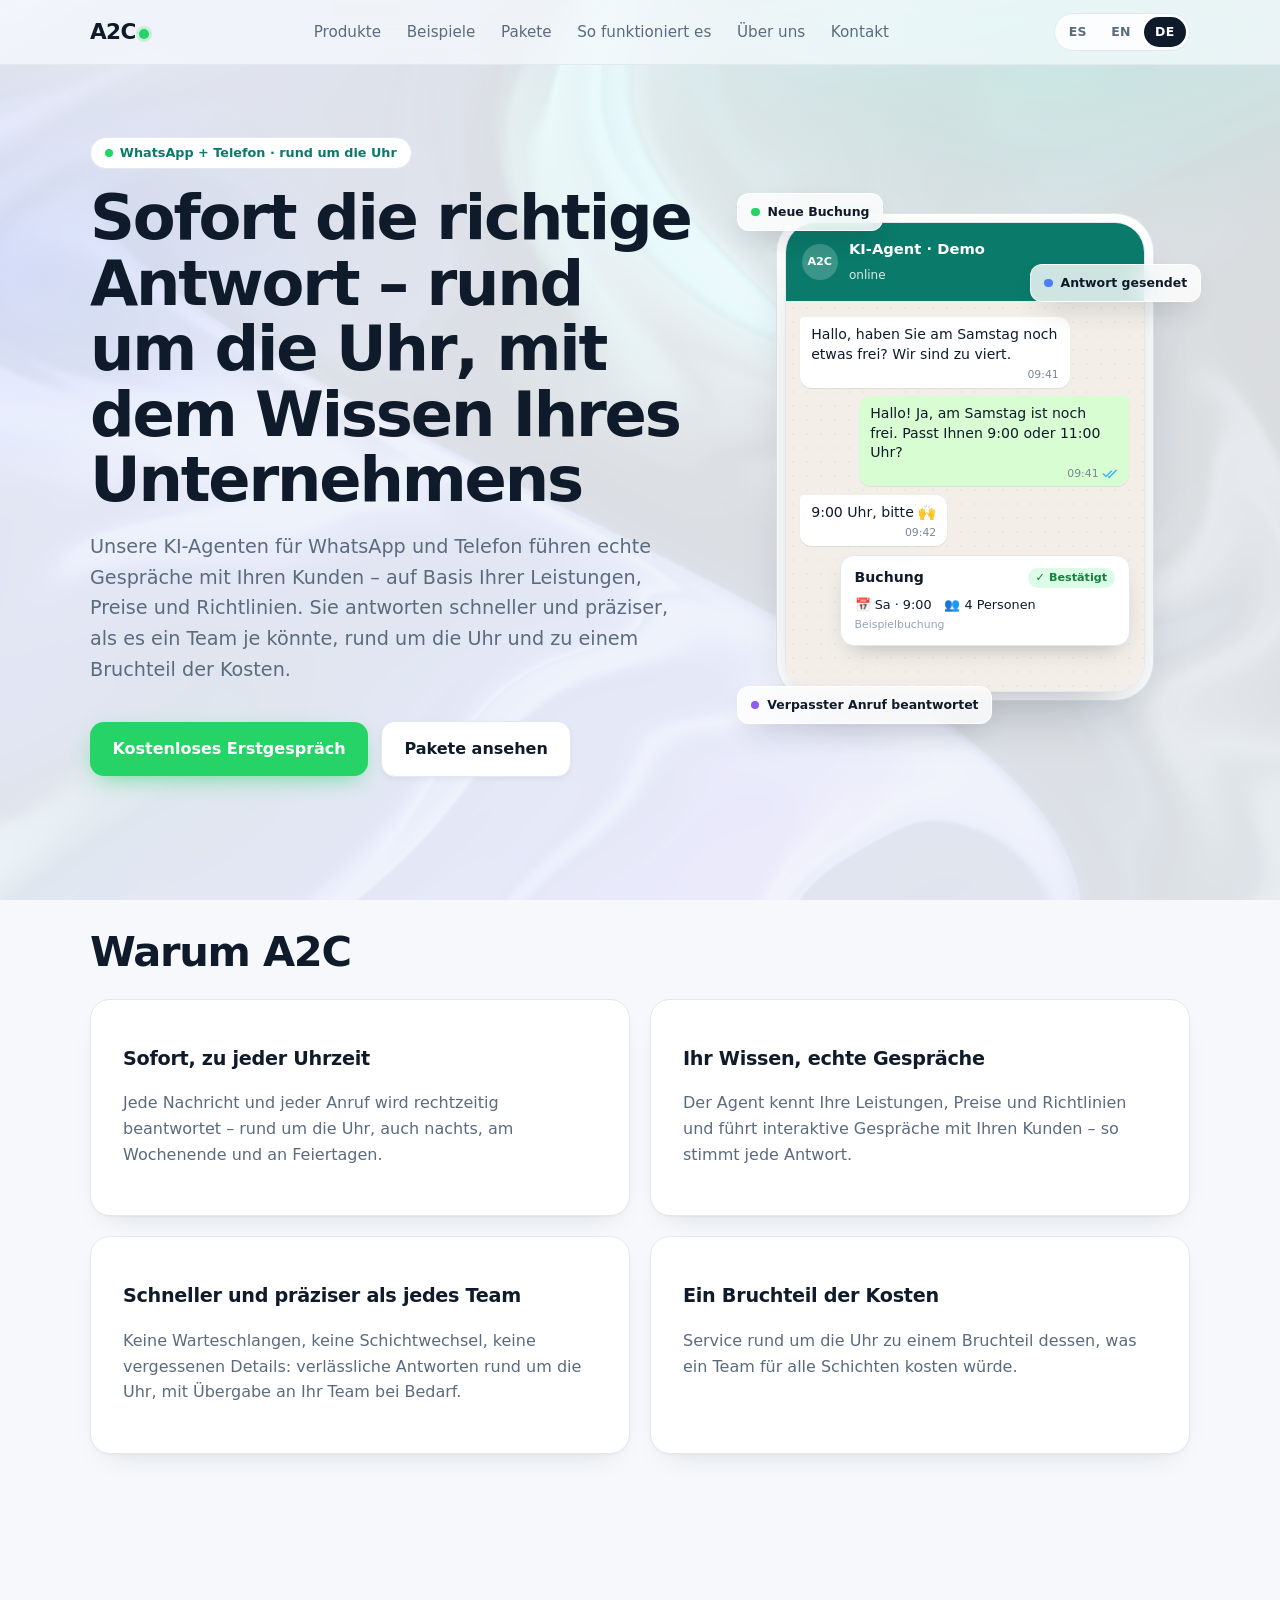
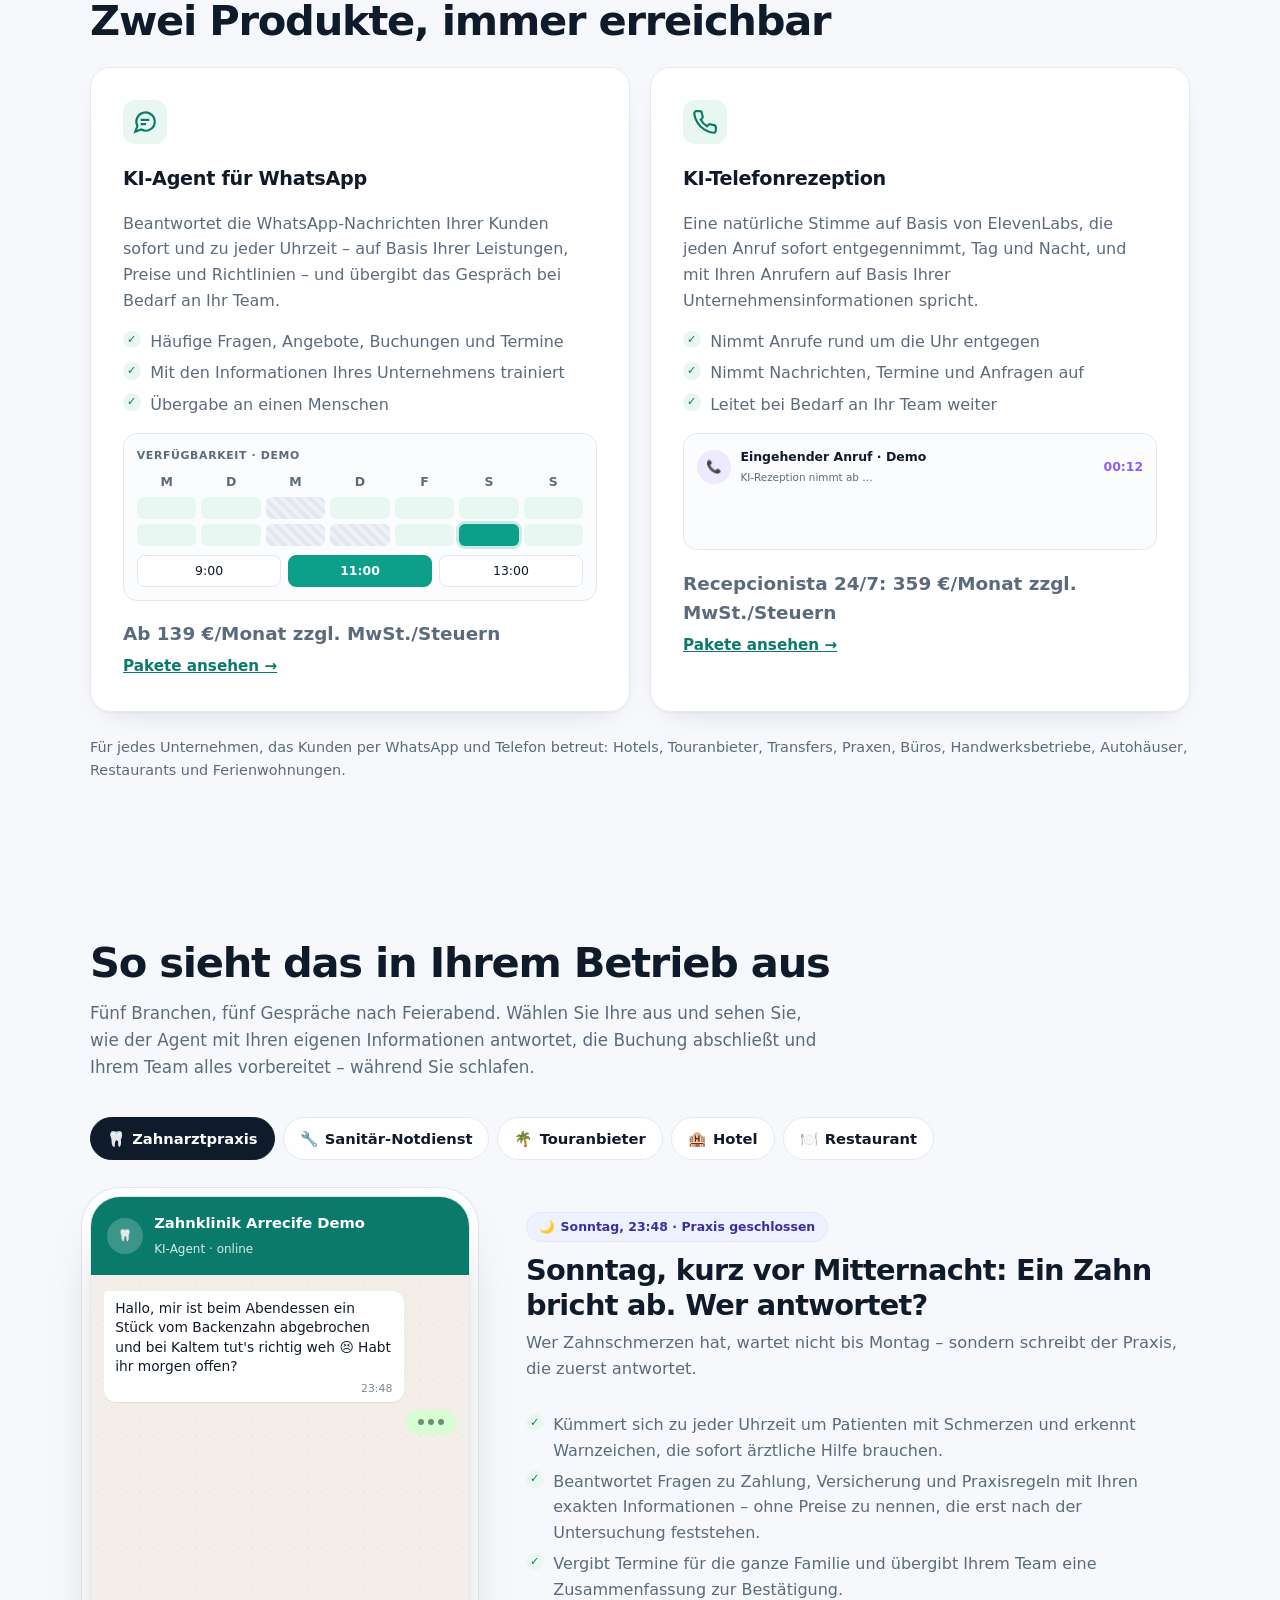
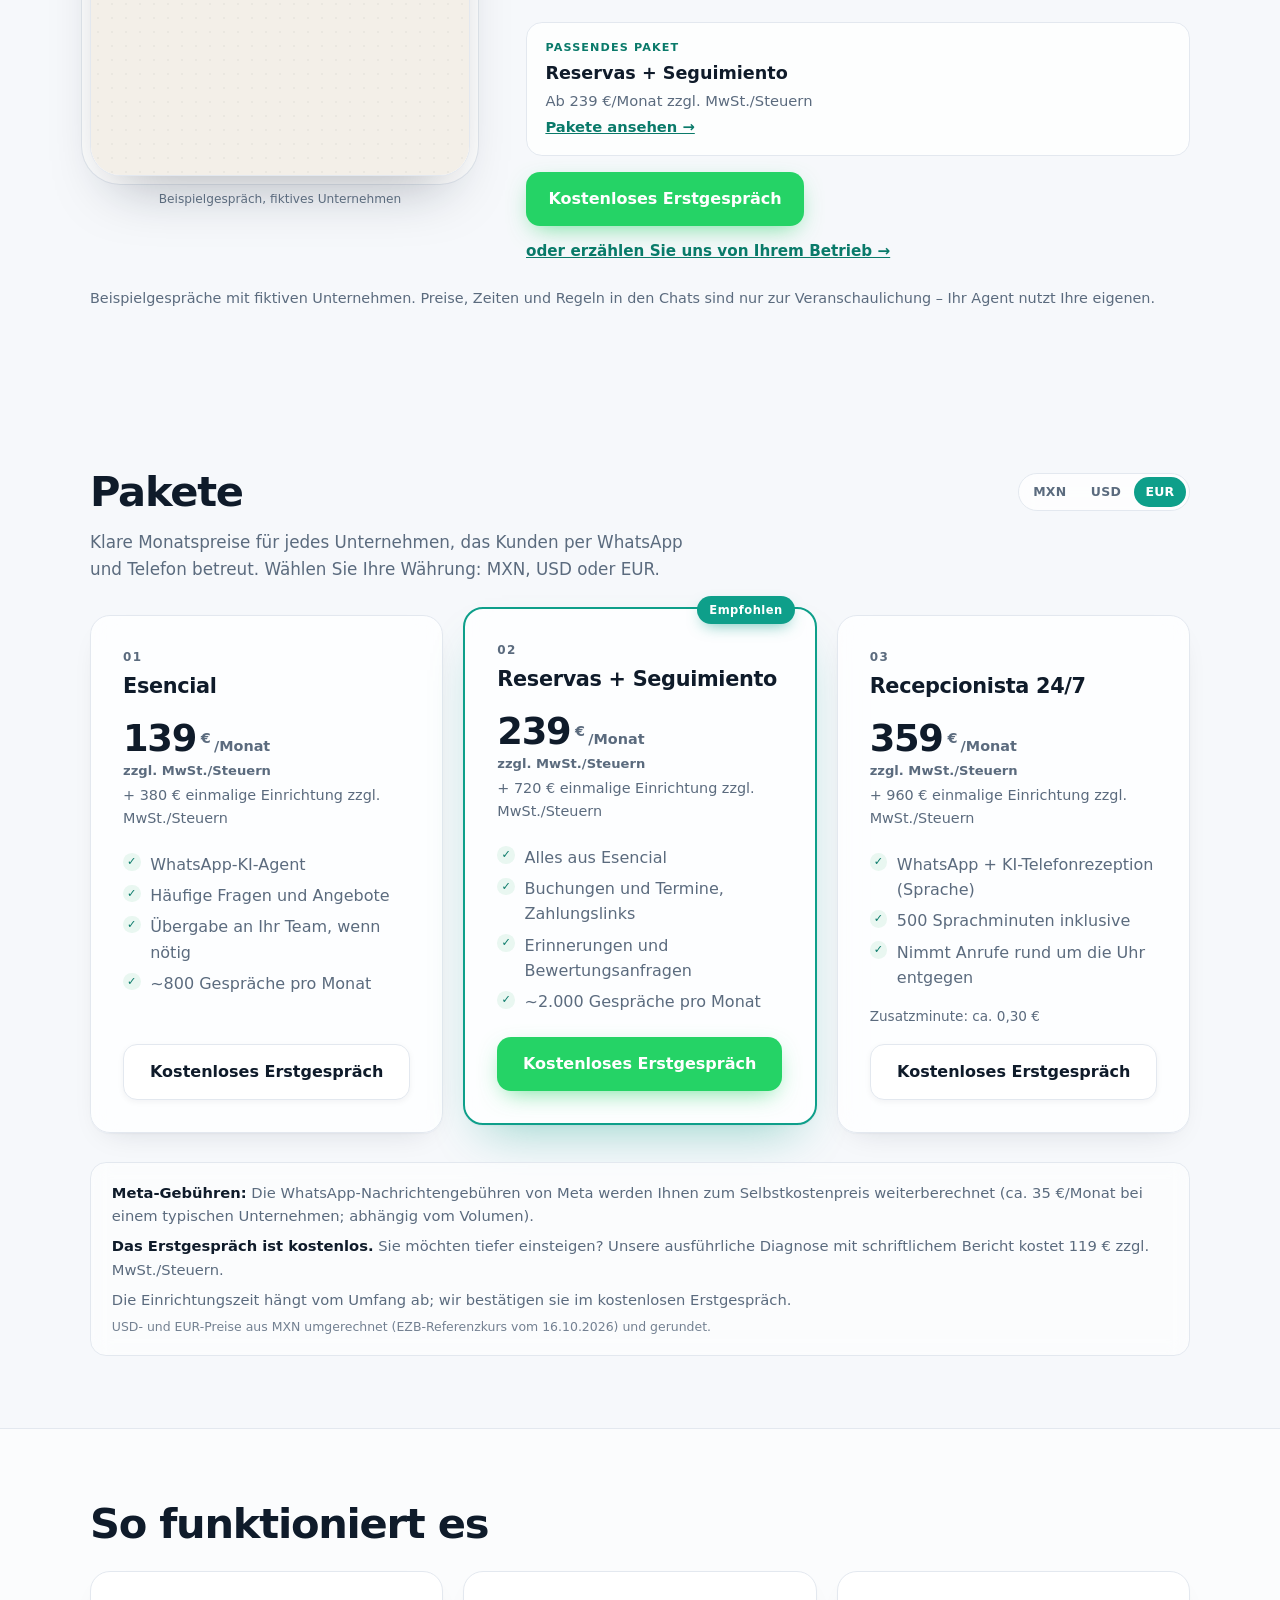
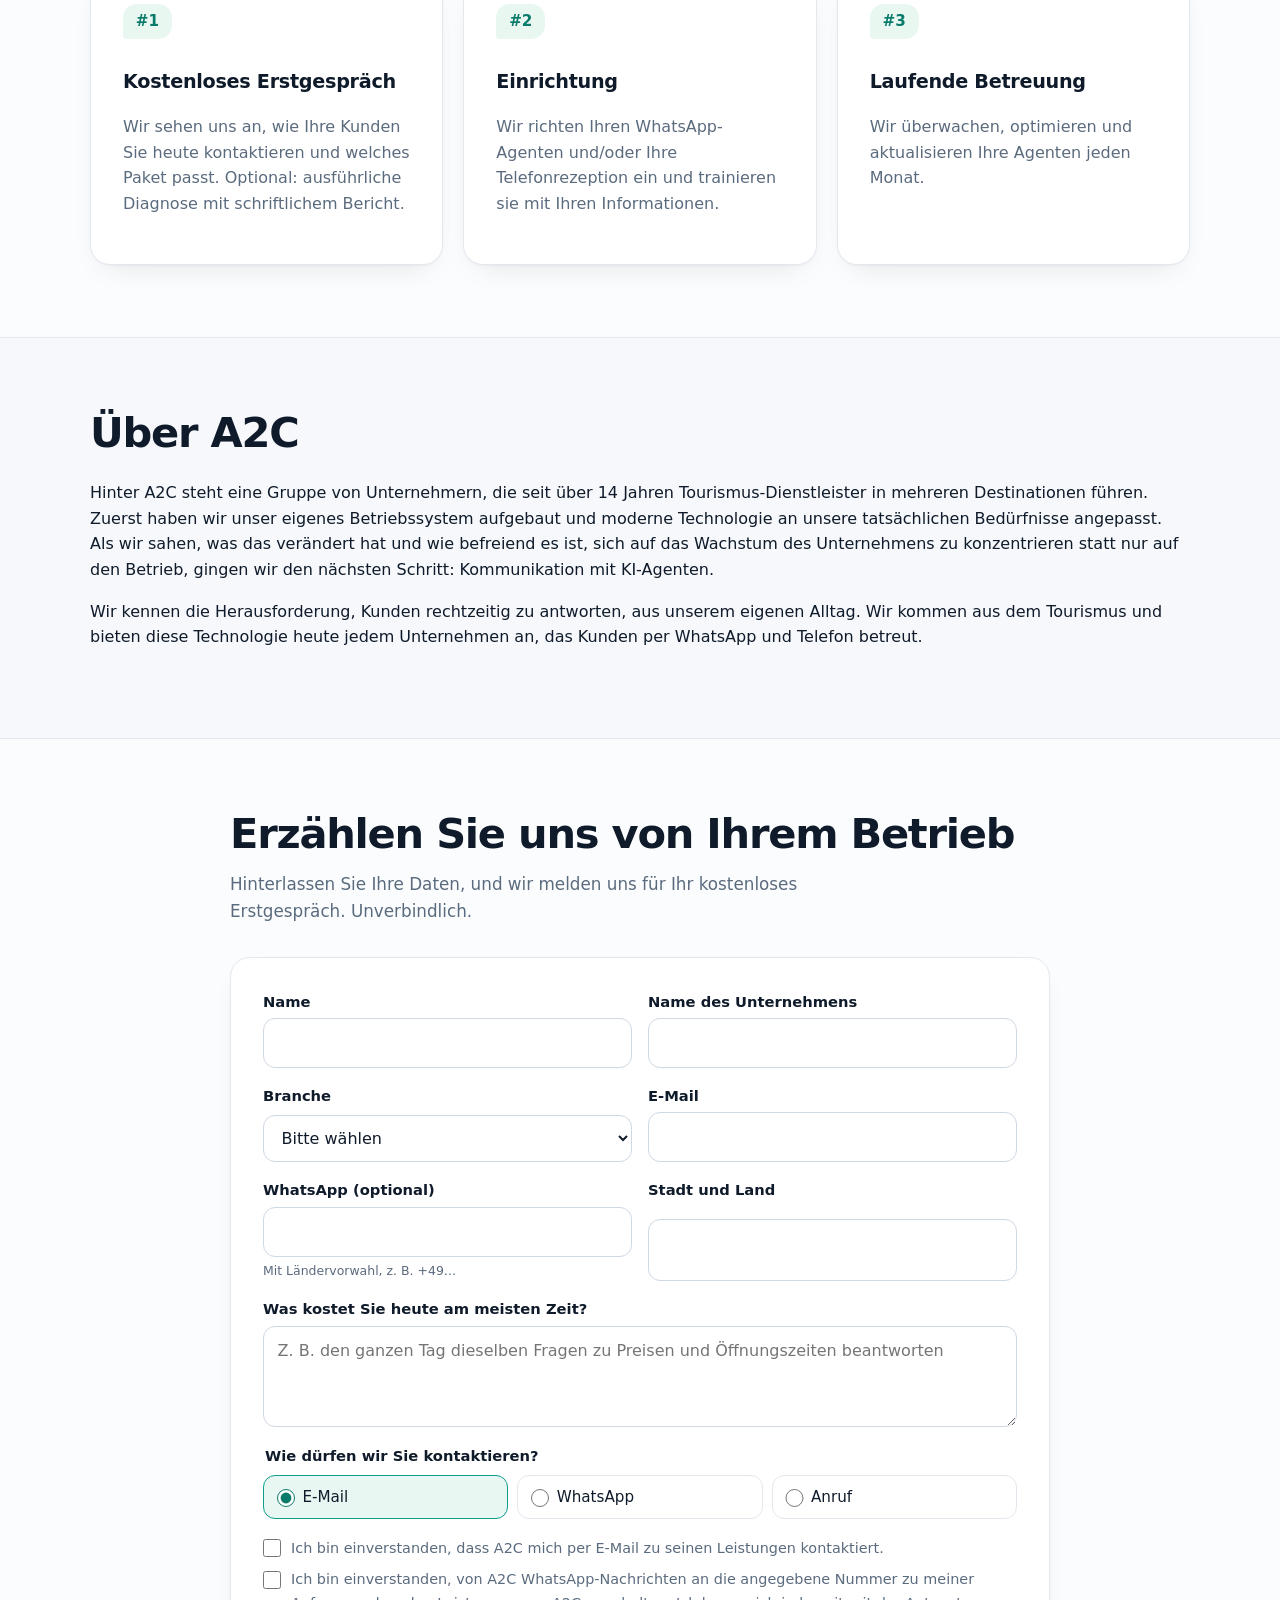
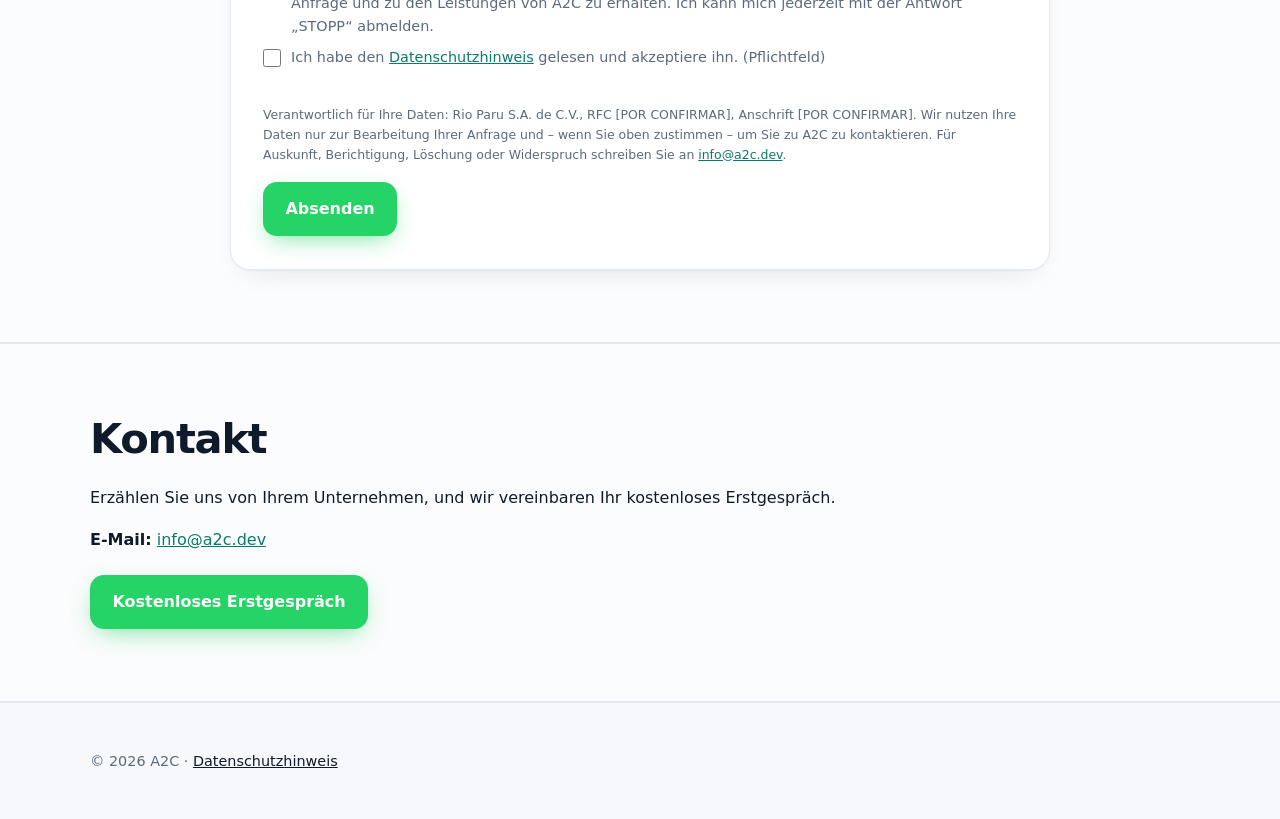
==== commit bad3f6b8: "Industry showcase (5 animated example conversations, ES/EN/DE) + consent-based lead form (LFPDPPP/Wh" ====
--- a/de/index.html
+++ b/de/index.html
@@ -30,6 +30,8 @@
 <script src="/i18n.js" defer></script>
 <script src="/pricing.js" defer></script>
 <script src="/nav.js" defer></script>
+<script src="/showcase.js" defer></script>
+<script src="/lead-form.js" defer></script>
 <script type="application/ld+json">
 {"@context":"https://schema.org","@type":"ProfessionalService","name":"A2C","url":"https://a2c.dev/de/","description":"KI-Agenten für WhatsApp und eine KI-Telefonrezeption, die sofort antworten – rund um die Uhr, mit dem Wissen des jeweiligen Unternehmens: seinen Leistungen, Preisen und Richtlinien.","areaServed":[{"@type":"Country","name":"Mexico"},{"@type":"Place","name":"Latin America"},{"@type":"Country","name":"Spain"},{"@type":"Country","name":"United States"},{"@type":"Country","name":"United Kingdom"},{"@type":"Country","name":"Germany"},{"@type":"Country","name":"Austria"},{"@type":"Country","name":"Switzerland"}],"email":"info@a2c.dev","makesOffer":[{"@type":"Offer","name":"Esencial","description":"WhatsApp-KI-Agent: häufige Fragen, Angebote, Übergabe an Ihr Team, ~800 Gespräche/Monat.","price":2900,"priceCurrency":"MXN","priceSpecification":[{"@type":"UnitPriceSpecification","price":2900,"priceCurrency":"MXN","unitCode":"MON","referenceQuantity":{"@type":"QuantitativeValue","value":1,"unitCode":"MON"},"valueAddedTaxIncluded":false},{"@type":"UnitPriceSpecification","name":"Setup","price":7900,"priceCurrency":"MXN","valueAddedTaxIncluded":false},{"@type":"UnitPriceSpecification","price":159,"priceCurrency":"USD","unitCode":"MON","referenceQuantity":{"@type":"QuantitativeValue","value":1,"unitCode":"MON"},"valueAddedTaxIncluded":false},{"@type":"UnitPriceSpecification","name":"Setup","price":430,"priceCurrency":"USD","valueAddedTaxIncluded":false},{"@type":"UnitPriceSpecification","price":139,"priceCurrency":"EUR","unitCode":"MON","referenceQuantity":{"@type":"QuantitativeValue","value":1,"unitCode":"MON"},"valueAddedTaxIncluded":false},{"@type":"UnitPriceSpecification","name":"Setup","price":380,"priceCurrency":"EUR","valueAddedTaxIncluded":false}],"itemOffered":{"@type":"Service","name":"Esencial"}},{"@type":"Offer","name":"Reservas + Seguimiento","description":"Alles aus Esencial + Buchungen und Termine, Zahlungslinks, Erinnerungen und Bewertungsanfragen, ~2.000 Gespräche/Monat.","price":4900,"priceCurrency":"MXN","priceSpecification":[{"@type":"UnitPriceSpecification","price":4900,"priceCurrency":"MXN","unitCode":"MON","referenceQuantity":{"@type":"QuantitativeValue","value":1,"unitCode":"MON"},"valueAddedTaxIncluded":false},{"@type":"UnitPriceSpecification","name":"Setup","price":14900,"priceCurrency":"MXN","valueAddedTaxIncluded":false},{"@type":"UnitPriceSpecification","price":269,"priceCurrency":"USD","unitCode":"MON","referenceQuantity":{"@type":"QuantitativeValue","value":1,"unitCode":"MON"},"valueAddedTaxIncluded":false},{"@type":"UnitPriceSpecification","name":"Setup","price":810,"priceCurrency":"USD","valueAddedTaxIncluded":false},{"@type":"UnitPriceSpecification","price":239,"priceCurrency":"EUR","unitCode":"MON","referenceQuantity":{"@type":"QuantitativeValue","value":1,"unitCode":"MON"},"valueAddedTaxIncluded":false},{"@type":"UnitPriceSpecification","name":"Setup","price":720,"priceCurrency":"EUR","valueAddedTaxIncluded":false}],"itemOffered":{"@type":"Service","name":"Reservas + Seguimiento"}},{"@type":"Offer","name":"Recepcionista 24/7","description":"WhatsApp + KI-Telefonrezeption, inklusive 500 Sprachminuten.","price":7500,"priceCurrency":"MXN","priceSpecification":[{"@type":"UnitPriceSpecification","price":7500,"priceCurrency":"MXN","unitCode":"MON","referenceQuantity":{"@type":"QuantitativeValue","value":1,"unitCode":"MON"},"valueAddedTaxIncluded":false},{"@type":"UnitPriceSpecification","name":"Setup","price":19900,"priceCurrency":"MXN","valueAddedTaxIncluded":false},{"@type":"UnitPriceSpecification","price":409,"priceCurrency":"USD","unitCode":"MON","referenceQuantity":{"@type":"QuantitativeValue","value":1,"unitCode":"MON"},"valueAddedTaxIncluded":false},{"@type":"UnitPriceSpecification","name":"Setup","price":1080,"priceCurrency":"USD","valueAddedTaxIncluded":false},{"@type":"UnitPriceSpecification","price":359,"priceCurrency":"EUR","unitCode":"MON","referenceQuantity":{"@type":"QuantitativeValue","value":1,"unitCode":"MON"},"valueAddedTaxIncluded":false},{"@type":"UnitPriceSpecification","name":"Setup","price":960,"priceCurrency":"EUR","valueAddedTaxIncluded":false}],"itemOffered":{"@type":"Service","name":"Recepcionista 24/7"}},{"@type":"Offer","name":"Llamada inicial","price":0,"priceCurrency":"MXN","itemOffered":{"@type":"Service","name":"Primera llamada gratis"}},{"@type":"Offer","name":"Diagnóstico detallado","price":2500,"priceCurrency":"MXN","priceSpecification":[{"@type":"PriceSpecification","price":2500,"priceCurrency":"MXN","valueAddedTaxIncluded":false},{"@type":"PriceSpecification","price":139,"priceCurrency":"USD","valueAddedTaxIncluded":false},{"@type":"PriceSpecification","price":119,"priceCurrency":"EUR","valueAddedTaxIncluded":false}],"itemOffered":{"@type":"Service","name":"Diagnóstico con reporte escrito"}}]}
 </script>
@@ -41,7 +43,7 @@
 <a class="logo" href="#top" aria-label="A2C">A2C</a>
 <button class="menu-btn" type="button" aria-expanded="false" aria-controls="nav-links" aria-label="Menü" data-en-label="Menu" data-de-label="Menü"><span></span><span></span><span></span></button>
 <nav class="links" id="nav-links" aria-label="Hauptnavigation" data-en-label="Main" data-de-label="Hauptnavigation">
-<a href="#productos" data-es="Productos" data-en="Products" data-de="Produkte">Produkte</a><a href="#paquetes" data-es="Paquetes" data-en="Packages" data-de="Pakete">Pakete</a><a href="#como" data-es="Cómo funciona" data-en="How it works" data-de="So funktioniert es">So funktioniert es</a><a href="#nosotros" data-es="Nosotros" data-en="About" data-de="Über uns">Über uns</a><a href="#contacto" data-es="Contacto" data-en="Contact" data-de="Kontakt">Kontakt</a>
+<a href="#productos" data-es="Productos" data-en="Products" data-de="Produkte">Produkte</a><a href="#casos" data-es="Casos" data-en="Use cases" data-de="Beispiele">Beispiele</a><a href="#paquetes" data-es="Paquetes" data-en="Packages" data-de="Pakete">Pakete</a><a href="#como" data-es="Cómo funciona" data-en="How it works" data-de="So funktioniert es">So funktioniert es</a><a href="#nosotros" data-es="Nosotros" data-en="About" data-de="Über uns">Über uns</a><a href="#contacto" data-es="Contacto" data-en="Contact" data-de="Kontakt">Kontakt</a>
 </nav>
 <nav class="langsw" aria-label="Idioma / Language / Sprache"><a href="/" hreflang="es" lang="es" aria-label="Español">ES</a><a href="/en/" hreflang="en" lang="en" aria-label="English">EN</a><a href="/de/" hreflang="de" lang="de" aria-label="Deutsch" class="on" aria-current="page">DE</a></nav>
 </div></header>
@@ -100,6 +102,22 @@
 <p class="note" data-es="Para cualquier negocio que atiende clientes por WhatsApp y teléfono: hoteles, tour operadores, transfers, clínicas, despachos, oficios, agencias de autos, restaurantes y rentas vacacionales." data-en="For any business that serves customers on WhatsApp and by phone: hotels, tour operators, transfers, clinics, offices, trades, car dealerships, restaurants and vacation rentals." data-de="Für jedes Unternehmen, das Kunden per WhatsApp und Telefon betreut: Hotels, Touranbieter, Transfers, Praxen, Büros, Handwerksbetriebe, Autohäuser, Restaurants und Ferienwohnungen.">Für jedes Unternehmen, das Kunden per WhatsApp und Telefon betreut: Hotels, Touranbieter, Transfers, Praxen, Büros, Handwerksbetriebe, Autohäuser, Restaurants und Ferienwohnungen.</p>
 </div></section>
 
+<!-- showcase:start (generated by tools/build-showcase.py) -->
+<section id="casos"><div class="w">
+<h2 data-es="Míralo en tu negocio" data-en="See it in your business" data-de="So sieht das in Ihrem Betrieb aus">So sieht das in Ihrem Betrieb aus</h2>
+<p class="lead sm sc-intro" data-es="Cinco negocios, cinco conversaciones fuera de horario. Elige el tuyo y mira cómo el agente responde con tu información, cierra la reserva y le deja todo listo a tu equipo mientras duermes." data-en="Five businesses, five after-hours conversations. Pick yours and watch the agent answer from your own information, close the booking and leave everything ready for your team while you sleep." data-de="Fünf Branchen, fünf Gespräche nach Feierabend. Wählen Sie Ihre aus und sehen Sie, wie der Agent mit Ihren eigenen Informationen antwortet, die Buchung abschließt und Ihrem Team alles vorbereitet – während Sie schlafen.">Fünf Branchen, fünf Gespräche nach Feierabend. Wählen Sie Ihre aus und sehen Sie, wie der Agent mit Ihren eigenen Informationen antwortet, die Buchung abschließt und Ihrem Team alles vorbereitet – während Sie schlafen.</p>
+<div class="sc" data-sc>
+<div class="sc-tabs" role="tablist" aria-label="Branchen" data-en-label="Industries" data-de-label="Branchen"><button type="button" class="sc-tab" role="tab" id="sc-tab-dental" aria-controls="sc-dental" aria-selected="true" tabindex="0"><span aria-hidden="true">🦷</span><span data-es="Clínica dental" data-en="Dental clinic" data-de="Zahnarztpraxis">Zahnarztpraxis</span></button><button type="button" class="sc-tab" role="tab" id="sc-tab-plomero" aria-controls="sc-plomero" aria-selected="false" tabindex="-1"><span aria-hidden="true">🔧</span><span data-es="Plomero" data-en="Plumber" data-de="Sanitär-Notdienst">Sanitär-Notdienst</span></button><button type="button" class="sc-tab" role="tab" id="sc-tab-tours" aria-controls="sc-tours" aria-selected="false" tabindex="-1"><span aria-hidden="true">🌴</span><span data-es="Tours" data-en="Tour operator" data-de="Touranbieter">Touranbieter</span></button><button type="button" class="sc-tab" role="tab" id="sc-tab-hotel" aria-controls="sc-hotel" aria-selected="false" tabindex="-1"><span aria-hidden="true">🏨</span><span data-es="Hotel" data-en="Hotel" data-de="Hotel">Hotel</span></button><button type="button" class="sc-tab" role="tab" id="sc-tab-restaurante" aria-controls="sc-restaurante" aria-selected="false" tabindex="-1"><span aria-hidden="true">🍽️</span><span data-es="Restaurante" data-en="Restaurant" data-de="Restaurant">Restaurant</span></button></div>
+<div class="sc-panel" id="sc-dental" role="tabpanel" aria-labelledby="sc-tab-dental" tabindex="0"><div class="sc-head"><span class="sc-chip"><span aria-hidden="true">🌙</span> <span data-es="Domingo, 11:48 p.m. · clínica cerrada" data-en="Sunday, 11:48 PM · clinic closed" data-de="Sonntag, 23:48 · Praxis geschlossen">Sonntag, 23:48 · Praxis geschlossen</span></span><h3 data-es="Domingo, casi medianoche: se rompe una muela. ¿Quién contesta?" data-en="Sunday, nearly midnight: a tooth cracks. Who answers?" data-de="Sonntag, kurz vor Mitternacht: Ein Zahn bricht ab. Wer antwortet?">Sonntag, kurz vor Mitternacht: Ein Zahn bricht ab. Wer antwortet?</h3><p data-es="El paciente con dolor no espera al lunes: le escribe a la clínica que conteste primero." data-en="A patient in pain won&#x27;t wait for Monday. They message whichever clinic replies first." data-de="Wer Zahnschmerzen hat, wartet nicht bis Montag – sondern schreibt der Praxis, die zuerst antwortet.">Wer Zahnschmerzen hat, wartet nicht bis Montag – sondern schreibt der Praxis, die zuerst antwortet.</p></div><div class="sc-stage"><div class="phone"><div class="ph-top"><span class="av" aria-hidden="true">🦷</span><div><b><span data-es="Clínica Dental Arrecife Demo" data-en="Arrecife Dental Clinic Demo" data-de="Zahnklinik Arrecife Demo">Zahnklinik Arrecife Demo</span></b><small><span data-es="Agente IA · en línea" data-en="AI agent · online" data-de="KI-Agent · online">KI-Agent · online</span></small></div></div><div class="sc-thread" role="log" aria-label="Beispielgespräch, fiktives Unternehmen" data-en-label="Example conversation, fictional business" data-de-label="Beispielgespräch, fiktives Unternehmen"><div class="sc-i msg in"><span data-es="Hola, se me rompió un pedazo de muela cenando y me duele con lo frío 😣 ¿Mañana atienden?" data-en="Hi, a piece of my molar broke off at dinner and it hurts with anything cold 😣 Are you open tomorrow?" data-de="Hallo, mir ist beim Abendessen ein Stück vom Backenzahn abgebrochen und bei Kaltem tut&#x27;s richtig weh 😣 Habt ihr morgen offen?">Hallo, mir ist beim Abendessen ein Stück vom Backenzahn abgebrochen und bei Kaltem tut's richtig weh 😣 Habt ihr morgen offen?</span><i class="sc-t"><i data-es="11:48 p.m." data-en="11:48 PM" data-de="23:48">23:48</i></i></div><div class="sc-i msg out"><span data-es="Lamento mucho eso 😟 Mañana lunes abrimos de 9:00 a 19:00. Antes de agendar, una pregunta rápida: ¿tienes hinchazón en la cara, fiebre o sangrado que no para?" data-en="So sorry to hear that 😟 We open tomorrow, Monday, 9 am to 7 pm. Quick check before I book you: any facial swelling, fever or bleeding that won&#x27;t stop?" data-de="Oh nein, das tut mir leid 😟 Morgen, Montag, sind wir von 9 bis 19 Uhr da. Kurz vorab: Hast du eine Schwellung im Gesicht, Fieber oder eine Blutung, die nicht aufhört?">Oh nein, das tut mir leid 😟 Morgen, Montag, sind wir von 9 bis 19 Uhr da. Kurz vorab: Hast du eine Schwellung im Gesicht, Fieber oder eine Blutung, die nicht aufhört?</span><i class="sc-t"><i data-es="11:48 p.m." data-en="11:48 PM" data-de="23:48">23:48</i><svg class="tk" viewBox="0 0 18 12" aria-hidden="true"><path d="M1 6l3.5 3.5L11 3M7 9.5L8 10.5 16.5 2" fill="none" stroke="currentColor" stroke-width="1.6"/></svg></i></div><div class="sc-i msg in"><span data-es="No, nada de eso. Solo duele con lo frío." data-en="No, none of that. It just hurts with cold." data-de="Nein, nichts davon. Nur bei Kaltem.">Nein, nichts davon. Nur bei Kaltem.</span><i class="sc-t"><i data-es="11:49 p.m." data-en="11:49 PM" data-de="23:49">23:49</i></i></div><div class="sc-i msg out"><span data-es="Gracias. Te pido la primera valoración del día, a las 9:00, marcada como &lt;b&gt;urgencia&lt;/b&gt;. El equipo la confirma en cuanto abra. ¿Te funciona?" data-en="Thanks. I&#x27;ll request the first exam of the day for you, 9:00 am, flagged as &lt;b&gt;urgent&lt;/b&gt;. The team confirms it as soon as we open. Does that work?" data-de="Danke. Dann frage ich für dich den ersten Untersuchungstermin um 9:00 Uhr an – als &lt;b&gt;Notfall&lt;/b&gt; markiert. Das Team bestätigt ihn, sobald wir öffnen. Passt das?">Danke. Dann frage ich für dich den ersten Untersuchungstermin um 9:00 Uhr an – als <b>Notfall</b> markiert. Das Team bestätigt ihn, sobald wir öffnen. Passt das?</span><i class="sc-t"><i data-es="11:49 p.m." data-en="11:49 PM" data-de="23:49">23:49</i><svg class="tk" viewBox="0 0 18 12" aria-hidden="true"><path d="M1 6l3.5 3.5L11 3M7 9.5L8 10.5 16.5 2" fill="none" stroke="currentColor" stroke-width="1.6"/></svg></i></div><div class="sc-i msg in"><span data-es="Sí, porfa. ¿Cuánto cuesta? ¿Y aceptan tarjeta?" data-en="Yes please. How much will it be? Do you take cards?" data-de="Ja, gerne. Was kostet das? Und kann ich mit Karte zahlen?">Ja, gerne. Was kostet das? Und kann ich mit Karte zahlen?</span><i class="sc-t"><i data-es="11:50 p.m." data-en="11:50 PM" data-de="23:50">23:50</i></i></div><div class="sc-i msg out"><span data-es="El costo depende de lo que vea el dentista: en la valoración te da un presupuesto por escrito antes de cualquier tratamiento ✍️ Aceptamos efectivo (MXN y USD), Visa, Mastercard, Amex y transferencia, con meses sin intereses en tratamientos seleccionados." data-en="It depends on what the dentist finds: at the exam you get a written quote before any treatment ✍️ We take cash (MXN and USD), Visa, Mastercard, Amex and bank transfer." data-de="Das hängt vom Befund ab: Bei der Untersuchung bekommst du einen schriftlichen Kostenvoranschlag, bevor irgendetwas behandelt wird ✍️ Wir nehmen Bargeld (MXN und USD), Visa, Mastercard, Amex und Überweisung.">Das hängt vom Befund ab: Bei der Untersuchung bekommst du einen schriftlichen Kostenvoranschlag, bevor irgendetwas behandelt wird ✍️ Wir nehmen Bargeld (MXN und USD), Visa, Mastercard, Amex und Überweisung.</span><i class="sc-t"><i data-es="11:50 p.m." data-en="11:50 PM" data-de="23:50">23:50</i><svg class="tk" viewBox="0 0 18 12" aria-hidden="true"><path d="M1 6l3.5 3.5L11 3M7 9.5L8 10.5 16.5 2" fill="none" stroke="currentColor" stroke-width="1.6"/></svg></i></div><div class="sc-i msg in"><span data-es="Ok. Tengo seguro de gastos médicos, ¿sirve?" data-en="Ok. Can I use my health insurance?" data-de="Ok. Zahlt das meine Krankenversicherung?">Ok. Zahlt das meine Krankenversicherung?</span><i class="sc-t"><i data-es="11:51 p.m." data-en="11:51 PM" data-de="23:51">23:51</i></i></div><div class="sc-i msg out"><span data-es="No facturamos directo a aseguradoras, pero te damos factura (CFDI) y recibo detallado para pedir tu reembolso. Trae identificación y, si tienes, radiografías previas." data-en="We don&#x27;t bill insurers directly, but we give you an official invoice and an itemized receipt so you can claim it back. Bring ID and any previous X-rays." data-de="Wir rechnen nicht direkt mit Versicherungen ab, aber du bekommst eine offizielle Rechnung und eine detaillierte Quittung für die Erstattung. Bring bitte deinen Ausweis und, falls vorhanden, alte Röntgenbilder mit.">Wir rechnen nicht direkt mit Versicherungen ab, aber du bekommst eine offizielle Rechnung und eine detaillierte Quittung für die Erstattung. Bring bitte deinen Ausweis und, falls vorhanden, alte Röntgenbilder mit.</span><i class="sc-t"><i data-es="11:51 p.m." data-en="11:51 PM" data-de="23:51">23:51</i><svg class="tk" viewBox="0 0 18 12" aria-hidden="true"><path d="M1 6l3.5 3.5L11 3M7 9.5L8 10.5 16.5 2" fill="none" stroke="currentColor" stroke-width="1.6"/></svg></i></div><div class="sc-i bk sc-card"><div class="bk-h"><b><span data-es="Solicitud de cita" data-en="Appointment request" data-de="Terminanfrage">Terminanfrage</span></b><span class="ok">✓ <span data-es="Urgencia" data-en="Urgent" data-de="Notfall">Notfall</span></span></div><div class="bk-r"><span data-es="📅 Lun · 9:00" data-en="📅 Mon · 9:00 am" data-de="📅 Mo · 9:00">📅 Mo · 9:00</span><span data-es="🦷 Valoración" data-en="🦷 Exam" data-de="🦷 Untersuchung">🦷 Untersuchung</span><span data-es="⏳ Por confirmar al abrir" data-en="⏳ To confirm at opening" data-de="⏳ Bestätigung bei Öffnung">⏳ Bestätigung bei Öffnung</span></div></div><div class="sc-i msg out"><span data-es="¿Alguien más de tu familia necesita cita? Puedo apartar el horario de justo después." data-en="Does anyone else in your family need an appointment? I can hold the slot right after yours." data-de="Braucht noch jemand aus deiner Familie einen Termin? Ich kann dir den direkt danach freihalten.">Braucht noch jemand aus deiner Familie einen Termin? Ich kann dir den direkt danach freihalten.</span><i class="sc-t"><i data-es="11:52 p.m." data-en="11:52 PM" data-de="23:52">23:52</i><svg class="tk" viewBox="0 0 18 12" aria-hidden="true"><path d="M1 6l3.5 3.5L11 3M7 9.5L8 10.5 16.5 2" fill="none" stroke="currentColor" stroke-width="1.6"/></svg></i></div><div class="sc-i msg in"><span data-es="Mi hija, le toca limpieza 🙌" data-en="My daughter&#x27;s due for a cleaning 🙌" data-de="Meine Tochter müsste mal wieder zur Zahnreinigung 🙌">Meine Tochter müsste mal wieder zur Zahnreinigung 🙌</span><i class="sc-t"><i data-es="11:52 p.m." data-en="11:52 PM" data-de="23:52">23:52</i></i></div><div class="sc-i msg out"><span data-es="Anotado: limpieza para tu hija a las 9:45. Como es menor, viene contigo 😊 Mañana a primera hora el equipo te escribe para confirmar las dos citas." data-en="Done: cleaning for your daughter at 9:45 am. As she&#x27;s under 18, she comes with you 😊 The team will message you first thing to confirm both." data-de="Notiert: Zahnreinigung für deine Tochter um 9:45 Uhr. Da sie minderjährig ist, kommt sie mit dir 😊 Das Team meldet sich morgen früh und bestätigt beide Termine.">Notiert: Zahnreinigung für deine Tochter um 9:45 Uhr. Da sie minderjährig ist, kommt sie mit dir 😊 Das Team meldet sich morgen früh und bestätigt beide Termine.</span><i class="sc-t"><i data-es="11:53 p.m." data-en="11:53 PM" data-de="23:53">23:53</i><svg class="tk" viewBox="0 0 18 12" aria-hidden="true"><path d="M1 6l3.5 3.5L11 3M7 9.5L8 10.5 16.5 2" fill="none" stroke="currentColor" stroke-width="1.6"/></svg></i></div><div class="sc-i sc-sys">🔔 <span data-es="Resumen enviado al equipo: urgencia + limpieza familiar, confirmar a las 9:00" data-en="Summary sent to the team: urgent case + family cleaning, confirm at 9:00 am" data-de="Zusammenfassung ans Team: Notfall + Familientermin, Bestätigung um 9:00">Zusammenfassung ans Team: Notfall + Familientermin, Bestätigung um 9:00</span></div></div></div><p class="sc-label" data-es="Conversación de ejemplo, negocio ficticio" data-en="Example conversation, fictional business" data-de="Beispielgespräch, fiktives Unternehmen">Beispielgespräch, fiktives Unternehmen</p><button type="button" class="sc-replay" hidden><span data-es="↻ Ver de nuevo" data-en="↻ Replay" data-de="↻ Noch einmal abspielen">↻ Noch einmal abspielen</span></button></div><div class="sc-out"><ul class="chk"><li data-es="Atiende a pacientes con dolor a cualquier hora y detecta las señales de urgencia para canalizarlas." data-en="Looks after patients in pain at any hour and spots the warning signs that need urgent care." data-de="Kümmert sich zu jeder Uhrzeit um Patienten mit Schmerzen und erkennt Warnzeichen, die sofort ärztliche Hilfe brauchen.">Kümmert sich zu jeder Uhrzeit um Patienten mit Schmerzen und erkennt Warnzeichen, die sofort ärztliche Hilfe brauchen.</li><li data-es="Responde pagos, seguros y políticas con la información exacta de tu clínica, sin prometer precios que requieren valoración." data-en="Answers payment, insurance and policy questions with your clinic&#x27;s exact information, without quoting prices that need an exam." data-de="Beantwortet Fragen zu Zahlung, Versicherung und Praxisregeln mit Ihren exakten Informationen – ohne Preise zu nennen, die erst nach der Untersuchung feststehen.">Beantwortet Fragen zu Zahlung, Versicherung und Praxisregeln mit Ihren exakten Informationen – ohne Preise zu nennen, die erst nach der Untersuchung feststehen.</li><li data-es="Agenda citas para toda la familia y entrega a tu equipo un resumen listo para confirmar." data-en="Books the whole family in and hands your team a summary ready to confirm." data-de="Vergibt Termine für die ganze Familie und übergibt Ihrem Team eine Zusammenfassung zur Bestätigung.">Vergibt Termine für die ganze Familie und übergibt Ihrem Team eine Zusammenfassung zur Bestätigung.</li></ul><div class="sc-pkg"><small data-es="Paquete sugerido" data-en="Suggested package" data-de="Passendes Paket">Passendes Paket</small><b>Reservas + Seguimiento</b><span class="sc-price" data-price="from" data-pkg="reservas">Ab 239 €/Monat zzgl. MwSt./Steuern</span><a href="#paquetes" data-es="Ver paquetes →" data-en="See packages →" data-de="Pakete ansehen →">Pakete ansehen →</a></div><div class="sc-cta"><a class="btn" href="mailto:info@a2c.dev?subject=Kostenloses%20Erstgespr%C3%A4ch%20%E2%80%93%20A2C%20%28Zahnarztpraxis%29" data-es-href="mailto:info@a2c.dev?subject=Llamada%20gratis%20%E2%80%93%20A2C%20%28cl%C3%ADnica%20dental%29" data-en-href="mailto:info@a2c.dev?subject=Free%20call%20%E2%80%93%20A2C%20%28dental%20clinic%29" data-de-href="mailto:info@a2c.dev?subject=Kostenloses%20Erstgespr%C3%A4ch%20%E2%80%93%20A2C%20%28Zahnarztpraxis%29"><span data-es="Pide tu llamada gratis" data-en="Book your free call" data-de="Kostenloses Erstgespräch">Kostenloses Erstgespräch</span></a><a class="sc-formlink" href="#cuentanos" data-industry="dental" data-es="o cuéntanos de tu negocio →" data-en="or tell us about your business →" data-de="oder erzählen Sie uns von Ihrem Betrieb →">oder erzählen Sie uns von Ihrem Betrieb →</a></div></div></div>
+<div class="sc-panel sc-call" id="sc-plomero" role="tabpanel" aria-labelledby="sc-tab-plomero" tabindex="0"><div class="sc-head"><span class="sc-chip"><span aria-hidden="true">🌙</span> <span data-es="Sábado, 2:14 a.m. · llamada telefónica" data-en="Saturday, 2:14 AM · phone call" data-de="Samstag, 02:14 · Telefonanruf">Samstag, 02:14 · Telefonanruf</span></span><h3 data-es="Son las 2 de la mañana y hay agua por todo el piso de la cocina." data-en="It&#x27;s 2 AM and there&#x27;s water all over the kitchen floor." data-de="Es ist 2 Uhr nachts, und in der Küche steht das Wasser.">Es ist 2 Uhr nachts, und in der Küche steht das Wasser.</h3><p data-es="Quien llama a esa hora contrata al primero que contesta. Si nadie contesta, marca al siguiente de la lista." data-en="Whoever calls at that hour hires the first plumber who picks up. If you don&#x27;t, the next one on the list will." data-de="Wer um diese Uhrzeit anruft, beauftragt den Ersten, der abhebt. Heben Sie nicht ab, ruft er den Nächsten an.">Wer um diese Uhrzeit anruft, beauftragt den Ersten, der abhebt. Heben Sie nicht ab, ruft er den Nächsten an.</p></div><div class="sc-stage"><div class="phone"><div class="ph-top sc-calltop"><span class="av" aria-hidden="true">📞</span><div><b><span data-es="Plomería Pronto Demo" data-en="Pronto Plumbing Demo" data-de="Sanitär Pronto Demo">Sanitär Pronto Demo</span></b><small><span data-es="Recepcionista IA · llamada en curso" data-en="AI receptionist · call in progress" data-de="KI-Rezeption · Gespräch läuft">KI-Rezeption · Gespräch läuft</span></small></div><span class="sc-live" aria-hidden="true">●</span></div><div class="sc-thread" role="log" aria-label="Beispielgespräch, fiktives Unternehmen" data-en-label="Example conversation, fictional business" data-de-label="Beispielgespräch, fiktives Unternehmen"><div class="sc-i msg out"><b class="sp" data-es="Recepcionista IA" data-en="AI receptionist" data-de="KI-Rezeption">KI-Rezeption</b><span data-es="Plomería Pronto, buenas noches. Le atiende la recepcionista virtual, disponible las 24 horas. ¿En qué le ayudo?" data-en="Pronto Plumbing, you&#x27;re speaking with our 24-hour virtual receptionist. How can I help?" data-de="Sanitär Pronto, Sie sprechen mit unserer virtuellen Rezeption, rund um die Uhr erreichbar. Wie kann ich helfen?">Sanitär Pronto, Sie sprechen mit unserer virtuellen Rezeption, rund um die Uhr erreichbar. Wie kann ich helfen?</span><i class="sc-t"><i data-es="2:14 a.m." data-en="2:14 AM" data-de="02:14">02:14</i></i></div><div class="sc-i msg in"><b class="sp" data-es="Cliente" data-en="Caller" data-de="Anrufer">Anrufer</b><span data-es="¡Se reventó un tubo debajo del fregadero y está saliendo muchísima agua!" data-en="A pipe just burst under the kitchen sink, there&#x27;s water everywhere!" data-de="Unter der Spüle ist ein Rohr geplatzt, hier läuft überall Wasser!">Unter der Spüle ist ein Rohr geplatzt, hier läuft überall Wasser!</span><i class="sc-t"><i data-es="2:14 a.m." data-en="2:14 AM" data-de="02:14">02:14</i></i></div><div class="sc-i msg out"><b class="sp" data-es="Recepcionista IA" data-en="AI receptionist" data-de="KI-Rezeption">KI-Rezeption</b><span data-es="Vamos a pararlo ya. Cierre la llave de paso: suele estar bajo el fregadero o junto al medidor de agua. Aquí le espero." data-en="Let&#x27;s stop it right now. Turn off the shut-off valve: it&#x27;s usually under the sink or next to the water meter. I&#x27;ll stay on the line." data-de="Das stoppen wir sofort. Drehen Sie den Haupthahn zu – meist unter der Spüle oder neben der Wasseruhr. Ich bleibe dran.">Das stoppen wir sofort. Drehen Sie den Haupthahn zu – meist unter der Spüle oder neben der Wasseruhr. Ich bleibe dran.</span><i class="sc-t"><i data-es="2:14 a.m." data-en="2:14 AM" data-de="02:14">02:14</i></i></div><div class="sc-i msg in"><b class="sp" data-es="Cliente" data-en="Caller" data-de="Anrufer">Anrufer</b><span data-es="…Listo, ya la cerré. Ya no sale." data-en="…Okay, got it. It&#x27;s stopped." data-de="…So, zugedreht. Es läuft nichts mehr.">…So, zugedreht. Es läuft nichts mehr.</span><i class="sc-t"><i data-es="2:15 a.m." data-en="2:15 AM" data-de="02:15">02:15</i></i></div><div class="sc-i msg out"><b class="sp" data-es="Recepcionista IA" data-en="AI receptionist" data-de="KI-Rezeption">KI-Rezeption</b><span data-es="Muy bien hecho. Tiene dos opciones: el técnico de guardia va ahora, visita de emergencia MXN 850 con diagnóstico incluido, o hoy a las 8:00 con tarifa normal de MXN 450. La reparación siempre se cotiza antes de empezar." data-en="Well done. Two options: our on-call technician comes now, emergency visit USD 149 with diagnosis included, or today at 8:00 am at the standard rate of USD 89. Repairs are always quoted before any work starts." data-de="Sehr gut gemacht. Zwei Möglichkeiten: Unser Notdienst kommt jetzt, Einsatz 129 € inklusive Diagnose, oder heute um 8:00 Uhr zum Normaltarif von 69 €. Die Reparatur bekommen Sie immer vorher als Angebot.">Sehr gut gemacht. Zwei Möglichkeiten: Unser Notdienst kommt jetzt, Einsatz 129 € inklusive Diagnose, oder heute um 8:00 Uhr zum Normaltarif von 69 €. Die Reparatur bekommen Sie immer vorher als Angebot.</span><i class="sc-t"><i data-es="2:15 a.m." data-en="2:15 AM" data-de="02:15">02:15</i></i></div><div class="sc-i msg in"><b class="sp" data-es="Cliente" data-en="Caller" data-de="Anrufer">Anrufer</b><span data-es="Si ya no sale agua, mejor a las 8." data-en="If it&#x27;s not leaking anymore, 8 is fine." data-de="Wenn nichts mehr läuft, reicht 8 Uhr.">Wenn nichts mehr läuft, reicht 8 Uhr.</span><i class="sc-t"><i data-es="2:16 a.m." data-en="2:16 AM" data-de="02:16">02:16</i></i></div><div class="sc-i msg out"><b class="sp" data-es="Recepcionista IA" data-en="AI receptionist" data-de="KI-Rezeption">KI-Rezeption</b><span data-es="Agendado: hoy sábado a las 8:00. Le envío un WhatsApp para que comparta su ubicación, y ahí mismo le llega la confirmación." data-en="Booked for 8:00 am today, Saturday. I&#x27;m sending you a WhatsApp so you can share your location, and your confirmation will arrive there too." data-de="Gebucht: heute, Samstag, 8:00 Uhr. Ich schicke Ihnen eine WhatsApp, damit Sie Ihren Standort teilen können – dort kommt auch die Bestätigung.">Gebucht: heute, Samstag, 8:00 Uhr. Ich schicke Ihnen eine WhatsApp, damit Sie Ihren Standort teilen können – dort kommt auch die Bestätigung.</span><i class="sc-t"><i data-es="2:16 a.m." data-en="2:16 AM" data-de="02:16">02:16</i></i></div><div class="sc-i msg in"><b class="sp" data-es="Cliente" data-en="Caller" data-de="Anrufer">Anrufer</b><span data-es="Oiga, y ya que viene: el calentador hace un ruido raro…" data-en="Oh, and while you&#x27;re coming: the water heater&#x27;s been making a weird noise…" data-de="Ach, wenn der Techniker eh kommt: Der Boiler macht so komische Geräusche …">Ach, wenn der Techniker eh kommt: Der Boiler macht so komische Geräusche …</span><i class="sc-t"><i data-es="2:16 a.m." data-en="2:16 AM" data-de="02:16">02:16</i></i></div><div class="sc-i msg out"><b class="sp" data-es="Recepcionista IA" data-en="AI receptionist" data-de="KI-Rezeption">KI-Rezeption</b><span data-es="Lo agrego a la misma visita, sin cargo extra de traslado: el técnico lo revisa y le dice si necesita mantenimiento antes de hacer cualquier trabajo." data-en="I&#x27;ll add it to the same visit, no extra call-out charge: the technician checks it and tells you whether it needs servicing before doing any work." data-de="Nehme ich mit auf, ohne zusätzliche Anfahrt: Der Techniker schaut ihn sich an und sagt Ihnen vorher, ob eine Wartung nötig ist.">Nehme ich mit auf, ohne zusätzliche Anfahrt: Der Techniker schaut ihn sich an und sagt Ihnen vorher, ob eine Wartung nötig ist.</span><i class="sc-t"><i data-es="2:17 a.m." data-en="2:17 AM" data-de="02:17">02:17</i></i></div><div class="sc-i msg in"><b class="sp" data-es="Cliente" data-en="Caller" data-de="Anrufer">Anrufer</b><span data-es="¿Y si vuelve a salir agua antes?" data-en="And if it starts leaking again before then?" data-de="Und wenn es vorher wieder tropft?">Und wenn es vorher wieder tropft?</span><i class="sc-t"><i data-es="2:17 a.m." data-en="2:17 AM" data-de="02:17">02:17</i></i></div><div class="sc-i msg out"><b class="sp" data-es="Recepcionista IA" data-en="AI receptionist" data-de="KI-Rezeption">KI-Rezeption</b><span data-es="Llame a este mismo número y diga «emergencia»: le paso directo con el técnico de guardia, que ya tiene el resumen de su caso." data-en="Call this same number and say “emergency”: I&#x27;ll put you straight through to the on-call technician, who already has a summary of your case." data-de="Rufen Sie einfach diese Nummer an und sagen Sie „Notfall“: Ich verbinde Sie direkt mit dem Techniker im Bereitschaftsdienst, der Ihren Fall schon kennt.">Rufen Sie einfach diese Nummer an und sagen Sie „Notfall“: Ich verbinde Sie direkt mit dem Techniker im Bereitschaftsdienst, der Ihren Fall schon kennt.</span><i class="sc-t"><i data-es="2:17 a.m." data-en="2:17 AM" data-de="02:17">02:17</i></i></div><div class="sc-i bk sc-card"><div class="bk-h"><b><span data-es="Visita agendada" data-en="Visit booked" data-de="Termin gebucht">Termin gebucht</span></b><span class="ok">✓ <span data-es="WhatsApp enviado" data-en="WhatsApp sent" data-de="WhatsApp gesendet">WhatsApp gesendet</span></span></div><div class="bk-r"><span data-es="📅 Sáb · 8:00" data-en="📅 Sat · 8:00 am" data-de="📅 Sa · 8:00">📅 Sa · 8:00</span><span data-es="🔧 Fuga en fregadero + revisión de calentador" data-en="🔧 Sink leak + water heater check" data-de="🔧 Leck an der Spüle + Boiler-Check">🔧 Leck an der Spüle + Boiler-Check</span><span data-es="📍 Ubicación por WhatsApp" data-en="📍 Location via WhatsApp" data-de="📍 Standort per WhatsApp">📍 Standort per WhatsApp</span></div></div><div class="sc-i sc-sys">🔔 <span data-es="Resumen enviado al técnico de guardia" data-en="Summary sent to the on-call technician" data-de="Zusammenfassung an den Bereitschaftstechniker gesendet">Zusammenfassung an den Bereitschaftstechniker gesendet</span></div></div></div><p class="sc-label" data-es="Conversación de ejemplo, negocio ficticio" data-en="Example conversation, fictional business" data-de="Beispielgespräch, fiktives Unternehmen">Beispielgespräch, fiktives Unternehmen</p><button type="button" class="sc-replay" hidden><span data-es="↻ Ver de nuevo" data-en="↻ Replay" data-de="↻ Noch einmal abspielen">↻ Noch einmal abspielen</span></button></div><div class="sc-out"><ul class="chk"><li data-es="Contesta cada llamada, también a las 2 a.m., y guía al cliente con tus propias instrucciones." data-en="Picks up every call, even at 2 AM, and talks the customer through your own instructions." data-de="Nimmt jeden Anruf an, auch um 2 Uhr nachts, und leitet den Kunden mit Ihren eigenen Anweisungen an.">Nimmt jeden Anruf an, auch um 2 Uhr nachts, und leitet den Kunden mit Ihren eigenen Anweisungen an.</li><li data-es="Cotiza con tus tarifas y agenda la visita sin despertar a nadie." data-en="Quotes your rates and books the visit without waking anyone up." data-de="Nennt Ihre Tarife und bucht den Einsatz, ohne dass jemand geweckt wird.">Nennt Ihre Tarife und bucht den Einsatz, ohne dass jemand geweckt wird.</li><li data-es="Suma trabajos a la misma visita y transfiere al técnico de guardia solo cuando de verdad es emergencia." data-en="Adds jobs to the same visit and only puts calls through to your on-call tech when it&#x27;s a real emergency." data-de="Bündelt Aufträge in einem Termin und stellt nur echte Notfälle zum Bereitschaftsdienst durch.">Bündelt Aufträge in einem Termin und stellt nur echte Notfälle zum Bereitschaftsdienst durch.</li></ul><div class="sc-pkg"><small data-es="Paquete sugerido" data-en="Suggested package" data-de="Passendes Paket">Passendes Paket</small><b>Recepcionista 24/7</b><span class="sc-price" data-price="from" data-pkg="recepcionista">Ab 359 €/Monat zzgl. MwSt./Steuern</span><a href="#paquetes" data-es="Ver paquetes →" data-en="See packages →" data-de="Pakete ansehen →">Pakete ansehen →</a></div><div class="sc-cta"><a class="btn" href="mailto:info@a2c.dev?subject=Kostenloses%20Erstgespr%C3%A4ch%20%E2%80%93%20A2C%20%28Sanit%C3%A4r-Notdienst%29" data-es-href="mailto:info@a2c.dev?subject=Llamada%20gratis%20%E2%80%93%20A2C%20%28plomero%29" data-en-href="mailto:info@a2c.dev?subject=Free%20call%20%E2%80%93%20A2C%20%28plumber%29" data-de-href="mailto:info@a2c.dev?subject=Kostenloses%20Erstgespr%C3%A4ch%20%E2%80%93%20A2C%20%28Sanit%C3%A4r-Notdienst%29"><span data-es="Pide tu llamada gratis" data-en="Book your free call" data-de="Kostenloses Erstgespräch">Kostenloses Erstgespräch</span></a><a class="sc-formlink" href="#cuentanos" data-industry="plomero" data-es="o cuéntanos de tu negocio →" data-en="or tell us about your business →" data-de="oder erzählen Sie uns von Ihrem Betrieb →">oder erzählen Sie uns von Ihrem Betrieb →</a></div></div></div>
+<div class="sc-panel" id="sc-tours" role="tabpanel" aria-labelledby="sc-tab-tours" tabindex="0"><div class="sc-head"><span class="sc-chip"><span aria-hidden="true">🌙</span> <span data-es="Martes, 10:36 p.m. · oficina cerrada" data-en="Tuesday, 10:36 PM · office closed" data-de="Dienstag, 22:36 · Büro geschlossen">Dienstag, 22:36 · Büro geschlossen</span></span><h3 data-es="Eligen el tour de mañana a las 10 de la noche, desde la cama del hotel." data-en="Travelers pick tomorrow&#x27;s tour at 10 PM, from their hotel bed." data-de="Den Ausflug für morgen buchen Urlauber um 22 Uhr – vom Hotelbett aus.">Den Ausflug für morgen buchen Urlauber um 22 Uhr – vom Hotelbett aus.</h3><p data-es="Si tu oficina no contesta, reservan con quien sí lo hace, y los lugares de mañana se quedan vacíos." data-en="If your office doesn&#x27;t answer, they book with someone who does, and tomorrow&#x27;s seats go unsold." data-de="Antwortet Ihr Büro nicht, buchen sie woanders – und die Plätze für morgen bleiben leer.">Antwortet Ihr Büro nicht, buchen sie woanders – und die Plätze für morgen bleiben leer.</p></div><div class="sc-stage"><div class="phone"><div class="ph-top"><span class="av" aria-hidden="true">🌴</span><div><b><span data-es="Laguna Azul Tours Demo" data-en="Laguna Azul Tours Demo" data-de="Laguna Azul Tours Demo">Laguna Azul Tours Demo</span></b><small><span data-es="Agente IA · en línea" data-en="AI agent · online" data-de="KI-Agent · online">KI-Agent · online</span></small></div></div><div class="sc-thread" role="log" aria-label="Beispielgespräch, fiktives Unternehmen" data-en-label="Example conversation, fictional business" data-de-label="Beispielgespräch, fiktives Unternehmen"><div class="sc-i msg in"><span data-es="¡Hola! ¿Todavía hay lugar en el tour de cenotes de mañana? Somos 2 adultos y un niño de 7 🙂" data-en="Hi! Any spots left on tomorrow&#x27;s cenote tour? 2 adults and a 7-year-old 🙂" data-de="Hi! Gibt&#x27;s für die Cenoten-Tour morgen noch Plätze? Wir sind 2 Erwachsene und ein Kind (7) 🙂">Hi! Gibt's für die Cenoten-Tour morgen noch Plätze? Wir sind 2 Erwachsene und ein Kind (7) 🙂</span><i class="sc-t"><i data-es="10:36 p.m." data-en="10:36 PM" data-de="22:36">22:36</i></i></div><div class="sc-i msg out"><span data-es="¡Hola! Sí 🙌 Quedan 5 lugares en la salida de las 7:30. Adulto MXN 1,450 y niño (5 a 11 años) MXN 990: total &lt;b&gt;MXN 3,890&lt;/b&gt;, con transporte, equipo de snorkel, comida y entradas incluidos." data-en="Hi! Yes 🙌 5 spots left on the 7:30 am departure. Adults USD 79, kids 5–11 USD 55: &lt;b&gt;USD 213&lt;/b&gt; total, with transport, snorkel gear, lunch and entrance fees included." data-de="Hi! Ja 🙌 Für die Abfahrt um 7:30 Uhr sind noch 5 Plätze frei. Erwachsene 75 €, Kinder von 5 bis 11 Jahren 52 €: zusammen &lt;b&gt;202 €&lt;/b&gt; – inklusive Transfer, Schnorchelausrüstung, Mittagessen und Eintritt.">Hi! Ja 🙌 Für die Abfahrt um 7:30 Uhr sind noch 5 Plätze frei. Erwachsene 75 €, Kinder von 5 bis 11 Jahren 52 €: zusammen <b>202 €</b> – inklusive Transfer, Schnorchelausrüstung, Mittagessen und Eintritt.</span><i class="sc-t"><i data-es="10:36 p.m." data-en="10:36 PM" data-de="22:36">22:36</i><svg class="tk" viewBox="0 0 18 12" aria-hidden="true"><path d="M1 6l3.5 3.5L11 3M7 9.5L8 10.5 16.5 2" fill="none" stroke="currentColor" stroke-width="1.6"/></svg></i></div><div class="sc-i msg in"><span data-es="¿Pasan por nosotros? Estamos en una renta vacacional en el centro" data-en="Can you pick us up? We&#x27;re in a vacation rental downtown" data-de="Holt ihr uns ab? Wir wohnen in einer Ferienwohnung im Zentrum.">Holt ihr uns ab? Wir wohnen in einer Ferienwohnung im Zentrum.</span><i class="sc-t"><i data-es="10:37 p.m." data-en="10:37 PM" data-de="22:37">22:37</i></i></div><div class="sc-i msg out"><span data-es="Sí: para rentas vacacionales el punto de encuentro es el parque central, a las 7:10. Te mando la ubicación exacta con la confirmación." data-en="Yes: for vacation rentals the meeting point is the main square at 7:10 am. I&#x27;ll send the exact pin with your confirmation." data-de="Ja: Für Ferienwohnungen ist der Treffpunkt am Hauptplatz um 7:10 Uhr. Den genauen Standort schicke ich dir mit der Bestätigung.">Ja: Für Ferienwohnungen ist der Treffpunkt am Hauptplatz um 7:10 Uhr. Den genauen Standort schicke ich dir mit der Bestätigung.</span><i class="sc-t"><i data-es="10:37 p.m." data-en="10:37 PM" data-de="22:37">22:37</i><svg class="tk" viewBox="0 0 18 12" aria-hidden="true"><path d="M1 6l3.5 3.5L11 3M7 9.5L8 10.5 16.5 2" fill="none" stroke="currentColor" stroke-width="1.6"/></svg></i></div><div class="sc-i msg in"><span data-es="¿Y si llueve?" data-en="What if it rains?" data-de="Und wenn es regnet?">Und wenn es regnet?</span><i class="sc-t"><i data-es="10:38 p.m." data-en="10:38 PM" data-de="22:38">22:38</i></i></div><div class="sc-i msg out"><span data-es="Los cenotes se disfrutan igual con lluvia ☔ Si nosotros cancelamos por clima, eliges otra fecha o te devolvemos el 100%." data-en="Cenotes are just as good in the rain ☔ If we cancel for weather, you pick another date or get a 100% refund." data-de="Cenoten sind auch bei Regen ein Erlebnis ☔ Sagen wir wegen des Wetters ab, suchst du dir einen neuen Termin aus oder bekommst 100 % zurück.">Cenoten sind auch bei Regen ein Erlebnis ☔ Sagen wir wegen des Wetters ab, suchst du dir einen neuen Termin aus oder bekommst 100 % zurück.</span><i class="sc-t"><i data-es="10:38 p.m." data-en="10:38 PM" data-de="22:38">22:38</i><svg class="tk" viewBox="0 0 18 12" aria-hidden="true"><path d="M1 6l3.5 3.5L11 3M7 9.5L8 10.5 16.5 2" fill="none" stroke="currentColor" stroke-width="1.6"/></svg></i></div><div class="sc-i msg in"><span data-es="Va, reservamos" data-en="Great, let&#x27;s book" data-de="Klingt gut, wir buchen!">Klingt gut, wir buchen!</span><i class="sc-t"><i data-es="10:39 p.m." data-en="10:39 PM" data-de="22:39">22:39</i></i></div><div class="sc-i msg out"><span data-es="¡Perfecto! Aquí tienes el link de pago seguro para apartar los 3 lugares 👇" data-en="Perfect! Here&#x27;s your secure payment link to hold the 3 spots 👇" data-de="Super! Hier ist dein sicherer Zahlungslink, damit die 3 Plätze für euch reserviert sind 👇">Super! Hier ist dein sicherer Zahlungslink, damit die 3 Plätze für euch reserviert sind 👇</span><i class="sc-t"><i data-es="10:39 p.m." data-en="10:39 PM" data-de="22:39">22:39</i><svg class="tk" viewBox="0 0 18 12" aria-hidden="true"><path d="M1 6l3.5 3.5L11 3M7 9.5L8 10.5 16.5 2" fill="none" stroke="currentColor" stroke-width="1.6"/></svg></i></div><div class="sc-i bk sc-card"><div class="bk-h"><b><span data-es="Link de pago" data-en="Payment link" data-de="Zahlungslink">Zahlungslink</span></b><span class="ok">✓ <span data-es="Enviado" data-en="Sent" data-de="Gesendet">Gesendet</span></span></div><div class="bk-r"><span data-es="🌴 Cenotes · mañana 7:30" data-en="🌴 Cenotes · tomorrow 7:30 am" data-de="🌴 Cenoten · morgen 7:30">🌴 Cenoten · morgen 7:30</span><span data-es="👥 2 adultos + 1 niño" data-en="👥 2 adults + 1 child" data-de="👥 2 Erwachsene + 1 Kind">👥 2 Erwachsene + 1 Kind</span><span data-es="💳 MXN 3,890" data-en="💳 USD 213" data-de="💳 202 €">💳 202 €</span></div></div><div class="sc-i msg in"><span data-es="Pagado ✅ Una cosa: mi hijo es alérgico a los mariscos, ¿la comida es segura?" data-en="Paid ✅ One thing: my son is allergic to shellfish, is lunch safe for him?" data-de="Bezahlt ✅ Noch was: Unser Sohn hat eine Meeresfrüchte-Allergie. Ist das Essen für ihn okay?">Bezahlt ✅ Noch was: Unser Sohn hat eine Meeresfrüchte-Allergie. Ist das Essen für ihn okay?</span><i class="sc-t"><i data-es="10:42 p.m." data-en="10:42 PM" data-de="22:42">22:42</i></i></div><div class="sc-i msg out"><span data-es="¡Reserva confirmada! Tu voucher llega aquí mismo 🎟️ Lo de la alergia prefiero que lo confirme el coordinador con cocina: ya tiene la nota y te escribe mañana antes de las 7:00." data-en="Booking confirmed! Your voucher will arrive right here 🎟️ On the allergy, I&#x27;d rather our coordinator confirms with the kitchen: they have the note and will message you before 7 am." data-de="Buchung bestätigt! Dein Voucher kommt gleich hier im Chat 🎟️ Wegen der Allergie soll das lieber unser Koordinator mit der Küche klären: Er hat die Info und meldet sich morgen vor 7 Uhr bei dir.">Buchung bestätigt! Dein Voucher kommt gleich hier im Chat 🎟️ Wegen der Allergie soll das lieber unser Koordinator mit der Küche klären: Er hat die Info und meldet sich morgen vor 7 Uhr bei dir.</span><i class="sc-t"><i data-es="10:42 p.m." data-en="10:42 PM" data-de="22:42">22:42</i><svg class="tk" viewBox="0 0 18 12" aria-hidden="true"><path d="M1 6l3.5 3.5L11 3M7 9.5L8 10.5 16.5 2" fill="none" stroke="currentColor" stroke-width="1.6"/></svg></i></div><div class="sc-i msg out"><span data-es="Por cierto: por MXN 350 sumamos fotos submarinas profesionales y te llegan el mismo día 📸 ¿Las agrego?" data-en="By the way: for USD 19 we add professional underwater photos, delivered the same day 📸 Want them?" data-de="Übrigens: Für 18 € gibt&#x27;s professionelle Unterwasserfotos dazu, noch am selben Tag 📸 Soll ich sie hinzufügen?">Übrigens: Für 18 € gibt's professionelle Unterwasserfotos dazu, noch am selben Tag 📸 Soll ich sie hinzufügen?</span><i class="sc-t"><i data-es="10:43 p.m." data-en="10:43 PM" data-de="22:43">22:43</i><svg class="tk" viewBox="0 0 18 12" aria-hidden="true"><path d="M1 6l3.5 3.5L11 3M7 9.5L8 10.5 16.5 2" fill="none" stroke="currentColor" stroke-width="1.6"/></svg></i></div><div class="sc-i msg in"><span data-es="¡Sí, agrégalas!" data-en="Yes, add them!" data-de="Ja, unbedingt!">Ja, unbedingt!</span><i class="sc-t"><i data-es="10:43 p.m." data-en="10:43 PM" data-de="22:43">22:43</i></i></div><div class="sc-i sc-sys">🔔 <span data-es="Traspaso al coordinador: alergia a mariscos · reserva + fotos" data-en="Handed to coordinator: shellfish allergy · booking + photos" data-de="An den Koordinator übergeben: Meeresfrüchte-Allergie · Buchung + Fotos">An den Koordinator übergeben: Meeresfrüchte-Allergie · Buchung + Fotos</span></div></div></div><p class="sc-label" data-es="Conversación de ejemplo, negocio ficticio" data-en="Example conversation, fictional business" data-de="Beispielgespräch, fiktives Unternehmen">Beispielgespräch, fiktives Unternehmen</p><button type="button" class="sc-replay" hidden><span data-es="↻ Ver de nuevo" data-en="↻ Replay" data-de="↻ Noch einmal abspielen">↻ Noch einmal abspielen</span></button></div><div class="sc-out"><ul class="chk"><li data-es="Vende las salidas de mañana a cualquier hora, con precios, punto de encuentro y políticas al instante." data-en="Sells tomorrow&#x27;s departures at any hour, with prices, pickup points and policies on the spot." data-de="Verkauft die Touren von morgen zu jeder Uhrzeit – mit Preisen, Treffpunkten und Bedingungen in Sekunden.">Verkauft die Touren von morgen zu jeder Uhrzeit – mit Preisen, Treffpunkten und Bedingungen in Sekunden.</li><li data-es="Cobra con link de pago y entrega el voucher en el mismo chat." data-en="Takes payment by link and delivers the voucher in the same chat." data-de="Kassiert per Zahlungslink und schickt den Voucher direkt im Chat.">Kassiert per Zahlungslink und schickt den Voucher direkt im Chat.</li><li data-es="Ofrece extras en el momento justo y pasa a tu coordinador lo que requiere criterio humano." data-en="Offers add-ons at the right moment and passes anything that needs human judgment to your coordinator." data-de="Bietet Extras im richtigen Moment an und übergibt alles, was menschliches Urteilsvermögen braucht, an Ihren Koordinator.">Bietet Extras im richtigen Moment an und übergibt alles, was menschliches Urteilsvermögen braucht, an Ihren Koordinator.</li></ul><div class="sc-pkg"><small data-es="Paquete sugerido" data-en="Suggested package" data-de="Passendes Paket">Passendes Paket</small><b>Reservas + Seguimiento</b><span class="sc-price" data-price="from" data-pkg="reservas">Ab 239 €/Monat zzgl. MwSt./Steuern</span><a href="#paquetes" data-es="Ver paquetes →" data-en="See packages →" data-de="Pakete ansehen →">Pakete ansehen →</a></div><div class="sc-cta"><a class="btn" href="mailto:info@a2c.dev?subject=Kostenloses%20Erstgespr%C3%A4ch%20%E2%80%93%20A2C%20%28Touranbieter%29" data-es-href="mailto:info@a2c.dev?subject=Llamada%20gratis%20%E2%80%93%20A2C%20%28tours%29" data-en-href="mailto:info@a2c.dev?subject=Free%20call%20%E2%80%93%20A2C%20%28tour%20operator%29" data-de-href="mailto:info@a2c.dev?subject=Kostenloses%20Erstgespr%C3%A4ch%20%E2%80%93%20A2C%20%28Touranbieter%29"><span data-es="Pide tu llamada gratis" data-en="Book your free call" data-de="Kostenloses Erstgespräch">Kostenloses Erstgespräch</span></a><a class="sc-formlink" href="#cuentanos" data-industry="tours" data-es="o cuéntanos de tu negocio →" data-en="or tell us about your business →" data-de="oder erzählen Sie uns von Ihrem Betrieb →">oder erzählen Sie uns von Ihrem Betrieb →</a></div></div></div>
+<div class="sc-panel" id="sc-hotel" role="tabpanel" aria-labelledby="sc-tab-hotel" tabindex="0"><div class="sc-head"><span class="sc-chip"><span aria-hidden="true">🌙</span> <span data-es="Jueves, 1:05 a.m. · reservaciones cerrado" data-en="Thursday, 1:05 AM · reservations desk closed" data-de="Donnerstag, 01:05 · Reservierung geschlossen">Donnerstag, 01:05 · Reservierung geschlossen</span></span><h3 data-es="A la 1 de la mañana están comparando tu hotel con el de enfrente." data-en="At 1 AM they&#x27;re comparing your hotel with the one across the street." data-de="Um 1 Uhr nachts vergleichen sie Ihr Hotel mit dem gegenüber.">Um 1 Uhr nachts vergleichen sie Ihr Hotel mit dem gegenüber.</h3><p data-es="Quien responde primero se queda con la reserva directa. Si no, se va a una plataforma y pagas comisión." data-en="Whoever answers first gets the direct booking. Otherwise it goes to a booking platform, and you pay the commission." data-de="Wer zuerst antwortet, bekommt die Direktbuchung. Sonst bucht der Gast über ein Portal – und Sie zahlen Provision.">Wer zuerst antwortet, bekommt die Direktbuchung. Sonst bucht der Gast über ein Portal – und Sie zahlen Provision.</p></div><div class="sc-stage"><div class="phone"><div class="ph-top"><span class="av" aria-hidden="true">🏨</span><div><b><span data-es="Hotel Casa Brisa Demo" data-en="Hotel Casa Brisa Demo" data-de="Hotel Casa Brisa Demo">Hotel Casa Brisa Demo</span></b><small><span data-es="Agente IA · en línea" data-en="AI agent · online" data-de="KI-Agent · online">KI-Agent · online</span></small></div></div><div class="sc-thread" role="log" aria-label="Beispielgespräch, fiktives Unternehmen" data-en-label="Example conversation, fictional business" data-de-label="Beispielgespräch, fiktives Unternehmen"><div class="sc-i msg in"><span data-es="Buenas noches, ¿tienen habitación este viernes y sábado? Somos 2 adultos" data-en="Hi, do you have a room this Friday and Saturday? 2 adults" data-de="Guten Abend, hätten Sie von Freitag bis Sonntag ein Zimmer für 2 Erwachsene?">Guten Abend, hätten Sie von Freitag bis Sonntag ein Zimmer für 2 Erwachsene?</span><i class="sc-t"><i data-es="1:05 a.m." data-en="1:05 AM" data-de="01:05">01:05</i></i></div><div class="sc-i msg out"><span data-es="¡Buenas noches! Sí 😊 Para viernes y sábado tengo &lt;b&gt;Doble estándar&lt;/b&gt; a MXN 2,100 por noche o &lt;b&gt;Junior suite con balcón&lt;/b&gt; a MXN 2,850. Las dos con desayuno incluido. ¿Cuál prefieres?" data-en="Hi! Yes 😊 For Friday and Saturday I have a &lt;b&gt;Standard double&lt;/b&gt; at USD 115 a night or a &lt;b&gt;Junior suite with balcony&lt;/b&gt; at USD 155. Both include breakfast. Which one do you like?" data-de="Guten Abend! Ja 😊 Für Freitag und Samstag habe ich ein &lt;b&gt;Standard-Doppelzimmer&lt;/b&gt; für 105 € pro Nacht oder eine &lt;b&gt;Junior Suite mit Balkon&lt;/b&gt; für 140 €. Frühstück ist bei beiden inklusive. Was darf es sein?">Guten Abend! Ja 😊 Für Freitag und Samstag habe ich ein <b>Standard-Doppelzimmer</b> für 105 € pro Nacht oder eine <b>Junior Suite mit Balkon</b> für 140 €. Frühstück ist bei beiden inklusive. Was darf es sein?</span><i class="sc-t"><i data-es="1:05 a.m." data-en="1:05 AM" data-de="01:05">01:05</i><svg class="tk" viewBox="0 0 18 12" aria-hidden="true"><path d="M1 6l3.5 3.5L11 3M7 9.5L8 10.5 16.5 2" fill="none" stroke="currentColor" stroke-width="1.6"/></svg></i></div><div class="sc-i msg in"><span data-es="En una app la vi más barata 🤔" data-en="I saw it cheaper on an app 🤔" data-de="Auf einem Buchungsportal war es günstiger 🤔">Auf einem Buchungsportal war es günstiger 🤔</span><i class="sc-t"><i data-es="1:06 a.m." data-en="1:06 AM" data-de="01:06">01:06</i></i></div><div class="sc-i msg out"><span data-es="Reservando directo aquí te damos la mejor tarifa disponible y, además, late check-out hasta las 14:00 sin costo, según disponibilidad. Y el desayuno siempre va incluido." data-en="Book direct with us and you get our best available rate, plus free late check-out until 2 pm, subject to availability. And breakfast is always included." data-de="Wenn Sie direkt bei uns buchen, bekommen Sie unseren besten verfügbaren Preis und dazu kostenlosen Late Check-out bis 14 Uhr, je nach Verfügbarkeit. Frühstück ist immer dabei.">Wenn Sie direkt bei uns buchen, bekommen Sie unseren besten verfügbaren Preis und dazu kostenlosen Late Check-out bis 14 Uhr, je nach Verfügbarkeit. Frühstück ist immer dabei.</span><i class="sc-t"><i data-es="1:06 a.m." data-en="1:06 AM" data-de="01:06">01:06</i><svg class="tk" viewBox="0 0 18 12" aria-hidden="true"><path d="M1 6l3.5 3.5L11 3M7 9.5L8 10.5 16.5 2" fill="none" stroke="currentColor" stroke-width="1.6"/></svg></i></div><div class="sc-i msg in"><span data-es="Va, la junior suite. ¿Aceptan perros? Es chiquito 🐶" data-en="Ok, the junior suite. Do you take dogs? He&#x27;s tiny 🐶" data-de="Gut, die Junior Suite. Sind Hunde erlaubt? Er ist ganz klein 🐶">Gut, die Junior Suite. Sind Hunde erlaubt? Er ist ganz klein 🐶</span><i class="sc-t"><i data-es="1:07 a.m." data-en="1:07 AM" data-de="01:07">01:07</i></i></div><div class="sc-i msg out"><span data-es="¡Claro! Somos pet friendly para perros de hasta 10 kg, con cargo de MXN 300 por estancia. Le tenemos camita y plato listos." data-en="Of course! We&#x27;re pet friendly for dogs up to 22 lb, USD 20 per stay. We&#x27;ll have a bed and bowl ready for him." data-de="Sehr gerne! Hunde bis 10 kg sind bei uns willkommen, 15 € pro Aufenthalt. Körbchen und Napf stehen bereit.">Sehr gerne! Hunde bis 10 kg sind bei uns willkommen, 15 € pro Aufenthalt. Körbchen und Napf stehen bereit.</span><i class="sc-t"><i data-es="1:07 a.m." data-en="1:07 AM" data-de="01:07">01:07</i><svg class="tk" viewBox="0 0 18 12" aria-hidden="true"><path d="M1 6l3.5 3.5L11 3M7 9.5L8 10.5 16.5 2" fill="none" stroke="currentColor" stroke-width="1.6"/></svg></i></div><div class="sc-i msg in"><span data-es="Perfecto, la quiero" data-en="Perfect, I&#x27;ll take it" data-de="Perfekt, die nehmen wir.">Perfekt, die nehmen wir.</span><i class="sc-t"><i data-es="1:08 a.m." data-en="1:08 AM" data-de="01:08">01:08</i></i></div><div class="sc-i msg out"><span data-es="¡Listo! Para asegurar la suite solo pedimos el anticipo de una noche; el resto lo pagas al llegar. Check-in desde las 15:00 👇" data-en="Great! To secure the suite we only ask for a one-night deposit; the rest is paid on arrival. Check-in from 3 pm 👇" data-de="Wunderbar! Zur Sicherung der Suite brauchen wir nur die Anzahlung für eine Nacht, den Rest zahlen Sie bei Anreise. Check-in ab 15 Uhr 👇">Wunderbar! Zur Sicherung der Suite brauchen wir nur die Anzahlung für eine Nacht, den Rest zahlen Sie bei Anreise. Check-in ab 15 Uhr 👇</span><i class="sc-t"><i data-es="1:08 a.m." data-en="1:08 AM" data-de="01:08">01:08</i><svg class="tk" viewBox="0 0 18 12" aria-hidden="true"><path d="M1 6l3.5 3.5L11 3M7 9.5L8 10.5 16.5 2" fill="none" stroke="currentColor" stroke-width="1.6"/></svg></i></div><div class="sc-i bk sc-card"><div class="bk-h"><b><span data-es="Reserva" data-en="Booking" data-de="Buchung">Buchung</span></b><span class="ok">✓ <span data-es="Link de pago enviado" data-en="Payment link sent" data-de="Zahlungslink gesendet">Zahlungslink gesendet</span></span></div><div class="bk-r"><span data-es="🛏️ Junior suite · vie–dom" data-en="🛏️ Junior suite · Fri–Sun" data-de="🛏️ Junior Suite · Fr–So">🛏️ Junior Suite · Fr–So</span><span data-es="👥 2 adultos + 🐶" data-en="👥 2 adults + 🐶" data-de="👥 2 Erwachsene + 🐶">👥 2 Erwachsene + 🐶</span><span data-es="💳 Anticipo MXN 2,850" data-en="💳 Deposit USD 155" data-de="💳 Anzahlung 140 €">💳 Anzahlung 140 €</span></div></div><div class="sc-i msg out"><span data-es="¿Celebran algo especial? Podemos preparar cena en la terraza el sábado o decorar la habitación 🌸" data-en="Celebrating anything special? We can set up dinner on the terrace on Saturday or decorate your room 🌸" data-de="Gibt es einen besonderen Anlass? Wir können am Samstag ein Dinner auf der Terrasse vorbereiten oder das Zimmer dekorieren 🌸">Gibt es einen besonderen Anlass? Wir können am Samstag ein Dinner auf der Terrasse vorbereiten oder das Zimmer dekorieren 🌸</span><i class="sc-t"><i data-es="1:09 a.m." data-en="1:09 AM" data-de="01:09">01:09</i><svg class="tk" viewBox="0 0 18 12" aria-hidden="true"><path d="M1 6l3.5 3.5L11 3M7 9.5L8 10.5 16.5 2" fill="none" stroke="currentColor" stroke-width="1.6"/></svg></i></div><div class="sc-i msg in"><span data-es="¡Es nuestro aniversario! 🥂" data-en="It&#x27;s our anniversary! 🥂" data-de="Es ist unser Hochzeitstag! 🥂">Es ist unser Hochzeitstag! 🥂</span><i class="sc-t"><i data-es="1:10 a.m." data-en="1:10 AM" data-de="01:10">01:10</i></i></div><div class="sc-i msg out"><span data-es="¡Felicidades! 🎉 Dejé la nota a recepción: mañana a las 9:00 te escriben para planear la sorpresa y reservar la cena." data-en="Congratulations! 🎉 I&#x27;ve left a note for the front desk: they&#x27;ll message you tomorrow at 9 am to plan the surprise and book dinner." data-de="Herzlichen Glückwunsch! 🎉 Ich habe der Rezeption Bescheid gegeben: Sie meldet sich morgen um 9 Uhr, um die Überraschung und das Dinner mit Ihnen zu planen.">Herzlichen Glückwunsch! 🎉 Ich habe der Rezeption Bescheid gegeben: Sie meldet sich morgen um 9 Uhr, um die Überraschung und das Dinner mit Ihnen zu planen.</span><i class="sc-t"><i data-es="1:10 a.m." data-en="1:10 AM" data-de="01:10">01:10</i><svg class="tk" viewBox="0 0 18 12" aria-hidden="true"><path d="M1 6l3.5 3.5L11 3M7 9.5L8 10.5 16.5 2" fill="none" stroke="currentColor" stroke-width="1.6"/></svg></i></div><div class="sc-i sc-sys">🔔 <span data-es="Traspaso a recepción: aniversario · cena + decoración" data-en="Handed to front desk: anniversary · dinner + decoration" data-de="An die Rezeption übergeben: Hochzeitstag · Dinner + Deko">An die Rezeption übergeben: Hochzeitstag · Dinner + Deko</span></div></div></div><p class="sc-label" data-es="Conversación de ejemplo, negocio ficticio" data-en="Example conversation, fictional business" data-de="Beispielgespräch, fiktives Unternehmen">Beispielgespräch, fiktives Unternehmen</p><button type="button" class="sc-replay" hidden><span data-es="↻ Ver de nuevo" data-en="↻ Replay" data-de="↻ Noch einmal abspielen">↻ Noch einmal abspielen</span></button></div><div class="sc-out"><ul class="chk"><li data-es="Responde tarifas, disponibilidad y políticas a cualquier hora y convierte la consulta en reserva directa." data-en="Answers rates, availability and policies at any hour and turns the inquiry into a direct booking." data-de="Beantwortet Preise, Verfügbarkeit und Hausregeln zu jeder Uhrzeit und macht aus der Anfrage eine Direktbuchung.">Beantwortet Preise, Verfügbarkeit und Hausregeln zu jeder Uhrzeit und macht aus der Anfrage eine Direktbuchung.</li><li data-es="Asegura la reserva con un link de pago para el anticipo." data-en="Secures the booking with a deposit payment link." data-de="Sichert die Buchung per Zahlungslink für die Anzahlung.">Sichert die Buchung per Zahlungslink für die Anzahlung.</li><li data-es="Detecta ocasiones especiales, ofrece extras y pasa a recepción lo que pide un toque personal." data-en="Spots special occasions, offers extras and hands your front desk anything that needs a personal touch." data-de="Erkennt besondere Anlässe, bietet Extras an und übergibt alles Persönliche an Ihre Rezeption.">Erkennt besondere Anlässe, bietet Extras an und übergibt alles Persönliche an Ihre Rezeption.</li></ul><div class="sc-pkg"><small data-es="Paquete sugerido" data-en="Suggested package" data-de="Passendes Paket">Passendes Paket</small><b>Reservas + Seguimiento</b><span class="sc-price" data-price="from" data-pkg="reservas">Ab 239 €/Monat zzgl. MwSt./Steuern</span><a href="#paquetes" data-es="Ver paquetes →" data-en="See packages →" data-de="Pakete ansehen →">Pakete ansehen →</a></div><div class="sc-cta"><a class="btn" href="mailto:info@a2c.dev?subject=Kostenloses%20Erstgespr%C3%A4ch%20%E2%80%93%20A2C%20%28Hotel%29" data-es-href="mailto:info@a2c.dev?subject=Llamada%20gratis%20%E2%80%93%20A2C%20%28hotel%29" data-en-href="mailto:info@a2c.dev?subject=Free%20call%20%E2%80%93%20A2C%20%28hotel%29" data-de-href="mailto:info@a2c.dev?subject=Kostenloses%20Erstgespr%C3%A4ch%20%E2%80%93%20A2C%20%28Hotel%29"><span data-es="Pide tu llamada gratis" data-en="Book your free call" data-de="Kostenloses Erstgespräch">Kostenloses Erstgespräch</span></a><a class="sc-formlink" href="#cuentanos" data-industry="hotel" data-es="o cuéntanos de tu negocio →" data-en="or tell us about your business →" data-de="oder erzählen Sie uns von Ihrem Betrieb →">oder erzählen Sie uns von Ihrem Betrieb →</a></div></div></div>
+<div class="sc-panel" id="sc-restaurante" role="tabpanel" aria-labelledby="sc-tab-restaurante" tabindex="0"><div class="sc-head"><span class="sc-chip"><span aria-hidden="true">🌙</span> <span data-es="Sábado, 11:20 p.m. · cocina cerrada" data-en="Saturday, 11:20 PM · kitchen closed" data-de="Samstag, 23:20 · Küche geschlossen">Samstag, 23:20 · Küche geschlossen</span></span><h3 data-es="Un grupo de 14 quiere celebrar mañana. Escriben cuando tu equipo ya se fue." data-en="A party of 14 wants to celebrate tomorrow. They message after your team has gone home." data-de="Eine Gruppe von 14 Personen will morgen feiern – und schreibt, als Ihr Team schon Feierabend hat.">Eine Gruppe von 14 Personen will morgen feiern – und schreibt, als Ihr Team schon Feierabend hat.</h3><p data-es="Mientras esperan respuesta, ya están preguntando en otros tres lugares." data-en="While they wait for an answer, they&#x27;re already asking three other places." data-de="Während sie auf Antwort warten, fragen sie schon bei drei anderen Restaurants an.">Während sie auf Antwort warten, fragen sie schon bei drei anderen Restaurants an.</p></div><div class="sc-stage"><div class="phone"><div class="ph-top"><span class="av" aria-hidden="true">🍽️</span><div><b><span data-es="Fogón del Puerto Demo" data-en="Fogón del Puerto Demo" data-de="Fogón del Puerto Demo">Fogón del Puerto Demo</span></b><small><span data-es="Agente IA · en línea" data-en="AI agent · online" data-de="KI-Agent · online">KI-Agent · online</span></small></div></div><div class="sc-thread" role="log" aria-label="Beispielgespräch, fiktives Unternehmen" data-en-label="Example conversation, fictional business" data-de-label="Beispielgespräch, fiktives Unternehmen"><div class="sc-i msg in"><span data-es="¡Hola! ¿Abren mañana domingo? Queremos ir a comer en familia" data-en="Hi! Are you open tomorrow, Sunday? We&#x27;d like to come for a family lunch" data-de="Hallo! Haben Sie morgen, Sonntag, geöffnet? Wir möchten mit der Familie zum Mittagessen kommen.">Hallo! Haben Sie morgen, Sonntag, geöffnet? Wir möchten mit der Familie zum Mittagessen kommen.</span><i class="sc-t"><i data-es="11:20 p.m." data-en="11:20 PM" data-de="23:20">23:20</i></i></div><div class="sc-i msg out"><span data-es="¡Hola! Sí, el domingo abrimos de 13:00 a 22:00 🍽️ ¿Cuántas personas serían?" data-en="Hi! Yes, on Sunday we&#x27;re open 1 pm to 10 pm 🍽️ How many people?" data-de="Hallo! Ja, sonntags haben wir von 12 bis 22 Uhr geöffnet 🍽️ Für wie viele Personen?">Hallo! Ja, sonntags haben wir von 12 bis 22 Uhr geöffnet 🍽️ Für wie viele Personen?</span><i class="sc-t"><i data-es="11:20 p.m." data-en="11:20 PM" data-de="23:20">23:20</i><svg class="tk" viewBox="0 0 18 12" aria-hidden="true"><path d="M1 6l3.5 3.5L11 3M7 9.5L8 10.5 16.5 2" fill="none" stroke="currentColor" stroke-width="1.6"/></svg></i></div><div class="sc-i msg in"><span data-es="Somos 14, es el cumpleaños de mi papá 🎂" data-en="There are 14 of us, it&#x27;s my dad&#x27;s birthday 🎂" data-de="Wir sind 14, mein Vater hat Geburtstag 🎂">Wir sind 14, mein Vater hat Geburtstag 🎂</span><i class="sc-t"><i data-es="11:21 p.m." data-en="11:21 PM" data-de="23:21">23:21</i></i></div><div class="sc-i msg out"><span data-es="¡Qué buen plan! Para grupos de más de 10 tenemos &lt;b&gt;menú de grupo&lt;/b&gt;: entrada, plato fuerte y postre por MXN 480 por persona, o pueden pedir a la carta. ¿Alguien es vegetariano o tiene alergias?" data-en="Lovely! For groups over 10 we have a &lt;b&gt;group menu&lt;/b&gt;: starter, main and dessert for USD 28 per person, or you can order à la carte. Anyone vegetarian or with allergies?" data-de="Wie schön! Für Gruppen ab 10 Personen gibt es unser &lt;b&gt;Gruppenmenü&lt;/b&gt;: Vorspeise, Hauptgang und Dessert für 26 € pro Person – oder Sie bestellen à la carte. Ist jemand vegetarisch oder hat Allergien?">Wie schön! Für Gruppen ab 10 Personen gibt es unser <b>Gruppenmenü</b>: Vorspeise, Hauptgang und Dessert für 26 € pro Person – oder Sie bestellen à la carte. Ist jemand vegetarisch oder hat Allergien?</span><i class="sc-t"><i data-es="11:21 p.m." data-en="11:21 PM" data-de="23:21">23:21</i><svg class="tk" viewBox="0 0 18 12" aria-hidden="true"><path d="M1 6l3.5 3.5L11 3M7 9.5L8 10.5 16.5 2" fill="none" stroke="currentColor" stroke-width="1.6"/></svg></i></div><div class="sc-i msg in"><span data-es="Dos son vegetarianos, una persona es celíaca y mi abuela va en silla de ruedas" data-en="Two vegetarians, one celiac, and my grandma uses a wheelchair" data-de="Zwei essen vegetarisch, eine Person hat Zöliakie, und meine Oma sitzt im Rollstuhl.">Zwei essen vegetarisch, eine Person hat Zöliakie, und meine Oma sitzt im Rollstuhl.</span><i class="sc-t"><i data-es="11:22 p.m." data-en="11:22 PM" data-de="23:22">23:22</i></i></div><div class="sc-i msg out"><span data-es="Todo cubierto: el menú de grupo tiene opción vegetariana y preparamos platos sin gluten por separado. La entrada es sin escalones y hay valet parking sin costo ♿ ¿A qué hora llegarían?" data-en="All covered: the group menu has a vegetarian option and we prepare gluten-free dishes separately. The entrance is step-free and valet parking is complimentary ♿ What time would you arrive?" data-de="Kein Problem: Das Gruppenmenü gibt es auch vegetarisch, und glutenfreie Gerichte bereiten wir separat zu. Der Eingang ist stufenlos, und unser Parkservice ist kostenlos ♿ Wann möchten Sie kommen?">Kein Problem: Das Gruppenmenü gibt es auch vegetarisch, und glutenfreie Gerichte bereiten wir separat zu. Der Eingang ist stufenlos, und unser Parkservice ist kostenlos ♿ Wann möchten Sie kommen?</span><i class="sc-t"><i data-es="11:23 p.m." data-en="11:23 PM" data-de="23:23">23:23</i><svg class="tk" viewBox="0 0 18 12" aria-hidden="true"><path d="M1 6l3.5 3.5L11 3M7 9.5L8 10.5 16.5 2" fill="none" stroke="currentColor" stroke-width="1.6"/></svg></i></div><div class="sc-i msg in"><span data-es="Como a las 3" data-en="Around 3" data-de="So gegen 13 Uhr">So gegen 13 Uhr</span><i class="sc-t"><i data-es="11:23 p.m." data-en="11:23 PM" data-de="23:23">23:23</i></i></div><div class="sc-i bk sc-card"><div class="bk-h"><b><span data-es="Solicitud de grupo" data-en="Group request" data-de="Gruppenanfrage">Gruppenanfrage</span></b><span class="ok">✓ <span data-es="Enviada al gerente" data-en="Sent to manager" data-de="An die Leitung gesendet">An die Leitung gesendet</span></span></div><div class="bk-r"><span data-es="📅 Dom · 15:00" data-en="📅 Sun · 3:00 pm" data-de="📅 So · 13:00">📅 So · 13:00</span><span data-es="👥 14 personas · cumpleaños" data-en="👥 14 guests · birthday" data-de="👥 14 Personen · Geburtstag">👥 14 Personen · Geburtstag</span><span data-es="🥗 2 vegetarianos · 1 sin gluten · ♿" data-en="🥗 2 vegetarian · 1 gluten-free · ♿" data-de="🥗 2 vegetarisch · 1 glutenfrei · ♿">🥗 2 vegetarisch · 1 glutenfrei · ♿</span></div></div><div class="sc-i msg out"><span data-es="¿Les tenemos listo el pastel de la casa con vela para el festejado? 🎂 MXN 650, alcanza para 14." data-en="Shall we have our house cake ready with a candle for the birthday boy? 🎂 USD 39, serves 14." data-de="Sollen wir für das Geburtstagskind unsere Haustorte mit Kerze vorbereiten? 🎂 35 €, reicht für 14 Personen.">Sollen wir für das Geburtstagskind unsere Haustorte mit Kerze vorbereiten? 🎂 35 €, reicht für 14 Personen.</span><i class="sc-t"><i data-es="11:24 p.m." data-en="11:24 PM" data-de="23:24">23:24</i><svg class="tk" viewBox="0 0 18 12" aria-hidden="true"><path d="M1 6l3.5 3.5L11 3M7 9.5L8 10.5 16.5 2" fill="none" stroke="currentColor" stroke-width="1.6"/></svg></i></div><div class="sc-i msg in"><span data-es="¡Sí, porfa!" data-en="Yes please!" data-de="Ja, sehr gerne!">Ja, sehr gerne!</span><i class="sc-t"><i data-es="11:24 p.m." data-en="11:24 PM" data-de="23:24">23:24</i></i></div><div class="sc-i msg out"><span data-es="¡Anotado! Mañana a las 11:00 el gerente te confirma la mesa por aquí mismo. Gracias por elegirnos para celebrar 🥳" data-en="Noted! Tomorrow at 11 am our manager will confirm your table right here. Thanks for choosing us to celebrate 🥳" data-de="Notiert! Morgen um 10 Uhr bestätigt Ihnen unsere Restaurantleitung den Tisch hier im Chat. Danke, dass Sie bei uns feiern 🥳">Notiert! Morgen um 10 Uhr bestätigt Ihnen unsere Restaurantleitung den Tisch hier im Chat. Danke, dass Sie bei uns feiern 🥳</span><i class="sc-t"><i data-es="11:25 p.m." data-en="11:25 PM" data-de="23:25">23:25</i><svg class="tk" viewBox="0 0 18 12" aria-hidden="true"><path d="M1 6l3.5 3.5L11 3M7 9.5L8 10.5 16.5 2" fill="none" stroke="currentColor" stroke-width="1.6"/></svg></i></div><div class="sc-i sc-sys">🔔 <span data-es="Traspaso al gerente: grupo de 14 · confirmar mesa a las 11:00" data-en="Handed to manager: party of 14 · confirm table at 11 am" data-de="An die Restaurantleitung übergeben: Gruppe von 14 · Tisch um 10 Uhr bestätigen">An die Restaurantleitung übergeben: Gruppe von 14 · Tisch um 10 Uhr bestätigen</span></div></div></div><p class="sc-label" data-es="Conversación de ejemplo, negocio ficticio" data-en="Example conversation, fictional business" data-de="Beispielgespräch, fiktives Unternehmen">Beispielgespräch, fiktives Unternehmen</p><button type="button" class="sc-replay" hidden><span data-es="↻ Ver de nuevo" data-en="↻ Replay" data-de="↻ Noch einmal abspielen">↻ Noch einmal abspielen</span></button></div><div class="sc-out"><ul class="chk"><li data-es="Responde horarios, menú, dietas especiales y accesibilidad con la información de tu restaurante." data-en="Answers hours, menu, dietary needs and accessibility questions with your restaurant&#x27;s information." data-de="Beantwortet Fragen zu Öffnungszeiten, Speisekarte, Ernährungswünschen und Barrierefreiheit mit den Informationen Ihres Restaurants.">Beantwortet Fragen zu Öffnungszeiten, Speisekarte, Ernährungswünschen und Barrierefreiheit mit den Informationen Ihres Restaurants.</li><li data-es="Convierte el mensaje de medianoche en una solicitud de grupo completa para tu gerente." data-en="Turns a late-night message into a complete group request for your manager." data-de="Macht aus einer Nachricht kurz vor Mitternacht eine vollständige Gruppenanfrage für Ihre Restaurantleitung.">Macht aus einer Nachricht kurz vor Mitternacht eine vollständige Gruppenanfrage für Ihre Restaurantleitung.</li><li data-es="Sugiere extras como el menú de grupo o un pastel y deja la confirmación final en manos de tu equipo." data-en="Suggests extras like the group menu or a cake and leaves the final confirmation to your team." data-de="Schlägt Extras wie Gruppenmenü oder Torte vor und überlässt die finale Bestätigung Ihrem Team.">Schlägt Extras wie Gruppenmenü oder Torte vor und überlässt die finale Bestätigung Ihrem Team.</li></ul><div class="sc-pkg"><small data-es="Paquete sugerido" data-en="Suggested package" data-de="Passendes Paket">Passendes Paket</small><b>Esencial</b><span class="sc-price" data-price="from" data-pkg="esencial">Ab 139 €/Monat zzgl. MwSt./Steuern</span><a href="#paquetes" data-es="Ver paquetes →" data-en="See packages →" data-de="Pakete ansehen →">Pakete ansehen →</a></div><div class="sc-cta"><a class="btn" href="mailto:info@a2c.dev?subject=Kostenloses%20Erstgespr%C3%A4ch%20%E2%80%93%20A2C%20%28Restaurant%29" data-es-href="mailto:info@a2c.dev?subject=Llamada%20gratis%20%E2%80%93%20A2C%20%28restaurante%29" data-en-href="mailto:info@a2c.dev?subject=Free%20call%20%E2%80%93%20A2C%20%28restaurant%29" data-de-href="mailto:info@a2c.dev?subject=Kostenloses%20Erstgespr%C3%A4ch%20%E2%80%93%20A2C%20%28Restaurant%29"><span data-es="Pide tu llamada gratis" data-en="Book your free call" data-de="Kostenloses Erstgespräch">Kostenloses Erstgespräch</span></a><a class="sc-formlink" href="#cuentanos" data-industry="restaurante" data-es="o cuéntanos de tu negocio →" data-en="or tell us about your business →" data-de="oder erzählen Sie uns von Ihrem Betrieb →">oder erzählen Sie uns von Ihrem Betrieb →</a></div></div></div>
+</div>
+<p class="note" data-es="Conversaciones de ejemplo con negocios ficticios. Los precios, horarios y políticas dentro de los chats son ilustrativos: tu agente usa los de tu negocio." data-en="Example conversations with fictional businesses. Prices, hours and policies inside the chats are illustrative: your agent uses your own." data-de="Beispielgespräche mit fiktiven Unternehmen. Preise, Zeiten und Regeln in den Chats sind nur zur Veranschaulichung – Ihr Agent nutzt Ihre eigenen.">Beispielgespräche mit fiktiven Unternehmen. Preise, Zeiten und Regeln in den Chats sind nur zur Veranschaulichung – Ihr Agent nutzt Ihre eigenen.</p>
+</div></section>
+<!-- showcase:end -->
+
 <section id="paquetes"><div class="w">
 <div class="pk-head"><h2 data-es="Paquetes" data-en="Packages" data-de="Pakete">Pakete</h2>
 <div class="cursw" role="group" aria-label="Moneda"><button type="button" data-cur="MXN" aria-pressed="false">MXN</button><button type="button" data-cur="USD" aria-pressed="false">USD</button><button type="button" data-cur="EUR" class="on" aria-pressed="true">EUR</button></div></div>
@@ -149,6 +167,14 @@
 <p data-es="Conocemos los puntos de dolor de atender a los clientes a tiempo porque los vivimos todos los días. Venimos del turismo y hoy ofrecemos esta misma tecnología a cualquier negocio que atiende clientes por WhatsApp y teléfono." data-en="We know the pain of answering customers on time because we live it every day. We come from tourism, and today we offer the same technology to any business that serves customers on WhatsApp and by phone." data-de="Wir kennen die Herausforderung, Kunden rechtzeitig zu antworten, aus unserem eigenen Alltag. Wir kommen aus dem Tourismus und bieten diese Technologie heute jedem Unternehmen an, das Kunden per WhatsApp und Telefon betreut.">Wir kennen die Herausforderung, Kunden rechtzeitig zu antworten, aus unserem eigenen Alltag. Wir kommen aus dem Tourismus und bieten diese Technologie heute jedem Unternehmen an, das Kunden per WhatsApp und Telefon betreut.</p>
 </div></section>
 
+<!-- leadform:start (generated by tools/build-showcase.py) -->
+<section id="cuentanos" class="alt"><div class="w lf-wrap">
+<h2 data-es="Cuéntanos de tu negocio" data-en="Tell us about your business" data-de="Erzählen Sie uns von Ihrem Betrieb">Erzählen Sie uns von Ihrem Betrieb</h2>
+<p class="lead sm" data-es="Déjanos tus datos y te contactamos para tu llamada gratis. Sin compromiso." data-en="Leave your details and we&#x27;ll get in touch to set up your free call. No strings attached." data-de="Hinterlassen Sie Ihre Daten, und wir melden uns für Ihr kostenloses Erstgespräch. Unverbindlich.">Hinterlassen Sie Ihre Daten, und wir melden uns für Ihr kostenloses Erstgespräch. Unverbindlich.</p>
+<form class="lf card" id="lead-form" action="/api/lead" method="post" data-endpoint="/api" data-consent-version="2026-10-16.v1" novalidate><div class="lf-grid"><div class="lf-f lf-name"><label for="lf-name"><span data-es="Nombre" data-en="Name" data-de="Name">Name</span></label><input id="lf-name" name="name" type="text" autocomplete="name" required maxlength="120"></div><div class="lf-f lf-business"><label for="lf-business"><span data-es="Nombre del negocio" data-en="Business name" data-de="Name des Unternehmens">Name des Unternehmens</span></label><input id="lf-business" name="business" type="text" autocomplete="organization" required maxlength="160"></div><div class="lf-f lf-industry"><label for="lf-industry"><span data-es="Industria" data-en="Industry" data-de="Branche">Branche</span></label><select id="lf-industry" name="industry" required><option value="" data-es="Elige una opción" data-en="Choose one" data-de="Bitte wählen">Bitte wählen</option><option value="dental" data-es="Clínica dental" data-en="Dental clinic" data-de="Zahnarztpraxis">Zahnarztpraxis</option><option value="plomero" data-es="Plomería y oficios" data-en="Plumbing and trades" data-de="Sanitär und Handwerk">Sanitär und Handwerk</option><option value="tours" data-es="Tours" data-en="Tour operator" data-de="Touranbieter">Touranbieter</option><option value="hotel" data-es="Hotel" data-en="Hotel" data-de="Hotel">Hotel</option><option value="restaurante" data-es="Restaurante" data-en="Restaurant" data-de="Restaurant">Restaurant</option><option value="otro" data-es="Otro" data-en="Other" data-de="Andere">Andere</option></select></div><div class="lf-f lf-email"><label for="lf-email"><span data-es="Email" data-en="Email" data-de="E-Mail">E-Mail</span></label><input id="lf-email" name="email" type="email" autocomplete="email" required maxlength="200"></div><div class="lf-f lf-whatsapp"><label for="lf-whatsapp"><span data-es="WhatsApp (opcional)" data-en="WhatsApp (optional)" data-de="WhatsApp (optional)">WhatsApp (optional)</span></label><input id="lf-whatsapp" name="whatsapp" type="tel" autocomplete="tel" inputmode="tel" maxlength="30" aria-describedby="lf-wa-hint"><small id="lf-wa-hint" class="lf-hint" data-es="Con código de país, p. ej. +52…" data-en="With country code, e.g. +1…" data-de="Mit Ländervorwahl, z. B. +49…">Mit Ländervorwahl, z. B. +49…</small></div><div class="lf-f lf-city"><label for="lf-city"><span data-es="Ciudad y país" data-en="City and country" data-de="Stadt und Land">Stadt und Land</span></label><input id="lf-city" name="city" type="text" autocomplete="address-level2" required maxlength="120"></div><div class="lf-f lf-pain"><label for="lf-pain"><span data-es="¿Qué te quita más tiempo hoy?" data-en="What eats up your time today?" data-de="Was kostet Sie heute am meisten Zeit?">Was kostet Sie heute am meisten Zeit?</span></label><textarea id="lf-pain" name="pain" rows="3" maxlength="500" placeholder="Z. B. den ganzen Tag dieselben Fragen zu Preisen und Öffnungszeiten beantworten" data-en-ph="E.g. answering the same price and opening-hours messages all day" data-de-ph="Z. B. den ganzen Tag dieselben Fragen zu Preisen und Öffnungszeiten beantworten"></textarea></div></div><fieldset class="lf-pref"><legend><span data-es="¿Cómo prefieres que te contactemos?" data-en="How should we contact you?" data-de="Wie dürfen wir Sie kontaktieren?">Wie dürfen wir Sie kontaktieren?</span></legend><label class="lf-radio"><input type="radio" name="preferred_contact" value="email" checked> <span data-es="Email" data-en="Email" data-de="E-Mail">E-Mail</span></label><label class="lf-radio"><input type="radio" name="preferred_contact" value="whatsapp"> <span data-es="WhatsApp" data-en="WhatsApp" data-de="WhatsApp">WhatsApp</span></label><label class="lf-radio"><input type="radio" name="preferred_contact" value="call"> <span data-es="Llamada" data-en="Call" data-de="Anruf">Anruf</span></label></fieldset><fieldset class="lf-consent"><label class="lf-check"><input type="checkbox" name="consent_email" value="1"> <span data-es="Acepto que A2C me contacte por email sobre sus servicios." data-en="I agree that A2C may contact me by email about its services." data-de="Ich bin einverstanden, dass A2C mich per E-Mail zu seinen Leistungen kontaktiert.">Ich bin einverstanden, dass A2C mich per E-Mail zu seinen Leistungen kontaktiert.</span></label><label class="lf-check"><input type="checkbox" name="consent_whatsapp" value="1"> <span data-es="Acepto recibir mensajes de WhatsApp de A2C al número que indiqué, sobre mi solicitud y sus servicios. Puedo darme de baja en cualquier momento respondiendo «BAJA»." data-en="I agree to receive WhatsApp messages from A2C at the number I provided, about my request and its services. I can opt out at any time by replying STOP." data-de="Ich bin einverstanden, von A2C WhatsApp-Nachrichten an die angegebene Nummer zu meiner Anfrage und zu den Leistungen von A2C zu erhalten. Ich kann mich jederzeit mit der Antwort „STOPP“ abmelden.">Ich bin einverstanden, von A2C WhatsApp-Nachrichten an die angegebene Nummer zu meiner Anfrage und zu den Leistungen von A2C zu erhalten. Ich kann mich jederzeit mit der Antwort „STOPP“ abmelden.</span></label><label class="lf-check"><input type="checkbox" name="consent_privacy" value="1" required> <span data-es="He leído y acepto el &lt;a href=&quot;/aviso-de-privacidad.html&quot; target=&quot;_blank&quot; rel=&quot;noopener&quot;&gt;Aviso de privacidad&lt;/a&gt;. (obligatorio)" data-en="I have read and accept the &lt;a href=&quot;/aviso-de-privacidad.html&quot; target=&quot;_blank&quot; rel=&quot;noopener&quot;&gt;Privacy notice&lt;/a&gt;. (required)" data-de="Ich habe den &lt;a href=&quot;/aviso-de-privacidad.html&quot; target=&quot;_blank&quot; rel=&quot;noopener&quot;&gt;Datenschutzhinweis&lt;/a&gt; gelesen und akzeptiere ihn. (Pflichtfeld)">Ich habe den <a href="/aviso-de-privacidad.html" target="_blank" rel="noopener">Datenschutzhinweis</a> gelesen und akzeptiere ihn. (Pflichtfeld)</span></label></fieldset><div class="lf-hp" aria-hidden="true"><label for="lf-website"><span data-es="No llenes este campo" data-en="Leave this field empty" data-de="Dieses Feld leer lassen">Dieses Feld leer lassen</span></label><input id="lf-website" name="website" type="text" tabindex="-1" autocomplete="off"></div><input type="hidden" name="lang" value="es"><input type="hidden" name="consent_version" value="2026-10-16.v1"><input type="hidden" name="page_url" value=""><div class="cf-turnstile" data-sitekey="0x4AAAAAAFYxacn0J2mQQFns" data-size="flexible" data-appearance="interaction-only"></div><p class="lf-resp"><span data-es="Responsable de tus datos: Rio Paru S.A. de C.V., RFC [POR CONFIRMAR], domicilio [POR CONFIRMAR]. Usamos tus datos solo para atender tu solicitud y, si lo autorizas arriba, para contactarte sobre A2C. Puedes ejercer tus derechos ARCO escribiendo a &lt;a href=&quot;mailto:info@a2c.dev&quot;&gt;info@a2c.dev&lt;/a&gt;." data-en="Data controller: Rio Paru S.A. de C.V., RFC [POR CONFIRMAR], address [POR CONFIRMAR]. We only use your data to handle your request and, if you allow it above, to contact you about A2C. To access, correct, delete or object to the use of your data, write to &lt;a href=&quot;mailto:info@a2c.dev&quot;&gt;info@a2c.dev&lt;/a&gt;." data-de="Verantwortlich für Ihre Daten: Rio Paru S.A. de C.V., RFC [POR CONFIRMAR], Anschrift [POR CONFIRMAR]. Wir nutzen Ihre Daten nur zur Bearbeitung Ihrer Anfrage und – wenn Sie oben zustimmen – um Sie zu A2C zu kontaktieren. Für Auskunft, Berichtigung, Löschung oder Widerspruch schreiben Sie an &lt;a href=&quot;mailto:info@a2c.dev&quot;&gt;info@a2c.dev&lt;/a&gt;.">Verantwortlich für Ihre Daten: Rio Paru S.A. de C.V., RFC [POR CONFIRMAR], Anschrift [POR CONFIRMAR]. Wir nutzen Ihre Daten nur zur Bearbeitung Ihrer Anfrage und – wenn Sie oben zustimmen – um Sie zu A2C zu kontaktieren. Für Auskunft, Berichtigung, Löschung oder Widerspruch schreiben Sie an <a href="mailto:info@a2c.dev">info@a2c.dev</a>.</span></p><button class="btn lf-submit" type="submit"><span data-es="Enviar" data-en="Send" data-de="Absenden">Absenden</span></button><p class="lf-msg" role="status" aria-live="polite" hidden></p><template class="lf-strings"><span data-k="sending" data-es="Enviando…" data-en="Sending…" data-de="Wird gesendet …">Wird gesendet …</span><span data-k="ok" data-es="¡Gracias! Recibimos tus datos y te contactamos pronto por el medio que elegiste." data-en="Thank you! We&#x27;ve received your details and will be in touch soon the way you chose." data-de="Vielen Dank! Wir haben Ihre Angaben erhalten und melden sich bald auf dem gewünschten Weg.">Vielen Dank! Wir haben Ihre Angaben erhalten und melden sich bald auf dem gewünschten Weg.</span><span data-k="err" data-es="No pudimos enviar el formulario. Inténtalo de nuevo o escríbenos a info@a2c.dev." data-en="We couldn&#x27;t send the form. Please try again or email us at info@a2c.dev." data-de="Das Formular konnte nicht gesendet werden. Bitte versuchen Sie es erneut oder schreiben Sie an info@a2c.dev.">Das Formular konnte nicht gesendet werden. Bitte versuchen Sie es erneut oder schreiben Sie an info@a2c.dev.</span><span data-k="err_wa" data-es="Para contactarte por WhatsApp necesitamos tu número y tu autorización de WhatsApp." data-en="To contact you on WhatsApp we need your number and your WhatsApp consent." data-de="Für einen Kontakt per WhatsApp brauchen wir Ihre Nummer und Ihre WhatsApp-Einwilligung.">Für einen Kontakt per WhatsApp brauchen wir Ihre Nummer und Ihre WhatsApp-Einwilligung.</span><span data-k="err_call" data-es="Para llamarte necesitamos tu número." data-en="To call you we need your number." data-de="Für einen Anruf brauchen wir Ihre Nummer.">Für einen Anruf brauchen wir Ihre Nummer.</span><span data-k="err_req" data-es="Revisa los campos marcados." data-en="Please check the highlighted fields." data-de="Bitte prüfen Sie die markierten Felder.">Bitte prüfen Sie die markierten Felder.</span><span data-k="err_rate" data-es="Recibimos varios envíos seguidos. Espera unos minutos e inténtalo de nuevo." data-en="We received several submissions in a row. Please wait a few minutes and try again." data-de="Wir haben mehrere Anfragen kurz hintereinander erhalten. Bitte warten Sie ein paar Minuten.">Wir haben mehrere Anfragen kurz hintereinander erhalten. Bitte warten Sie ein paar Minuten.</span><span data-k="submit" data-es="Enviar" data-en="Send" data-de="Absenden">Absenden</span></template></form>
+</div></section>
+<!-- leadform:end -->
+
 <section id="contacto" class="alt"><div class="w">
 <h2 data-es="Contacto" data-en="Contact" data-de="Kontakt">Kontakt</h2>
 <p data-es="Cuéntanos de tu negocio y agendamos tu llamada gratis." data-en="Tell us about your business and we'll schedule your free call." data-de="Erzählen Sie uns von Ihrem Unternehmen, und wir vereinbaren Ihr kostenloses Erstgespräch.">Erzählen Sie uns von Ihrem Unternehmen, und wir vereinbaren Ihr kostenloses Erstgespräch.</p>
--- a/style.css
+++ b/style.css
@@ -132,3 +132,59 @@
 .fx-note{font-size:.78rem;opacity:.85}
 .amt .tax{display:block;font-size:.82rem;font-weight:600;color:var(--m);letter-spacing:0;line-height:1.3;margin-top:.15rem}
 .amt .cur-a{margin:0 0 0 .3rem}
+/* industry showcase (#casos) */
+.sc-intro{max-width:44em}
+.sc-tabs{display:flex;gap:.5rem;overflow-x:auto;scrollbar-width:none;margin:0 -1.25rem 1.75rem;padding:.25rem 1.25rem .5rem;scroll-snap-type:x proximity}
+.sc-tabs::-webkit-scrollbar{display:none}
+.sc-tab{flex:0 0 auto;display:inline-flex;align-items:center;gap:.45rem;border:1px solid var(--line);background:rgba(255,255,255,.85);color:var(--t);font:inherit;font-weight:650;font-size:.92rem;padding:.55rem 1rem;border-radius:999px;cursor:pointer;scroll-snap-align:start;transition:background .2s,border-color .2s,color .2s}
+.sc-tab:hover{border-color:var(--p)}.sc-tab[aria-selected="true"]{background:var(--t);color:#fff;border-color:var(--t)}
+.sc-tab:focus-visible,.sc-panel:focus-visible,.sc-replay:focus-visible{outline:2px solid var(--b);outline-offset:2px}
+.sc:not(.sc-js) .sc-tabs{display:none}
+.sc-panel{display:grid;gap:1.5rem;grid-template-areas:"head" "stage" "out";align-items:start;border-radius:20px}
+.sc-panel[hidden]{display:none}
+.sc:not(.sc-js) .sc-panel+.sc-panel{margin-top:3rem;padding-top:3rem;border-top:1px solid var(--line)}
+.sc-head{grid-area:head}.sc-stage{grid-area:stage;max-width:380px;width:100%;margin:0 auto}.sc-out{grid-area:out}
+.sc-head h3{font-size:clamp(1.35rem,3.6vw,1.8rem);letter-spacing:-.025em;line-height:1.2;margin:.7rem 0 .5rem}
+.sc-head p{color:var(--m);margin:0;font-size:1.02rem}
+.sc-chip{display:inline-flex;align-items:center;gap:.35rem;font-size:.78rem;font-weight:700;color:#3730a3;background:#eef2ff;border:1px solid #e0e7ff;border-radius:999px;padding:.25rem .75rem}
+.sc-thread{height:480px;overflow-y:auto;overscroll-behavior:contain;scroll-behavior:smooth;padding:1rem .8rem 1.1rem;display:flex;flex-direction:column;gap:.5rem;background:#f3efe8 radial-gradient(rgba(0,0,0,.035) 1px,transparent 1px) 0 0/14px 14px;font-size:.86rem;line-height:1.4;scrollbar-width:thin}
+.sc-thread .msg{max-width:85%;flex:0 0 auto}.sc-thread .msg b{font-weight:700}
+.sc-thread .bk{flex:0 0 auto}.sc .ok{white-space:normal;text-align:right}
+.sc-thread .bk-r{flex-direction:column;gap:.15rem}
+.sc-sys{flex:0 0 auto;align-self:center;max-width:92%;text-align:center;background:#e8f7f2;color:var(--pd);border:1px solid #c9ecdf;font-size:.72rem;font-weight:700;border-radius:999px;padding:.3rem .8rem}
+.sc-typing{flex:0 0 auto;display:flex;gap:4px;padding:.6rem .75rem;border-radius:12px;align-self:flex-end;background:#d9fdd3}.sc-typing.in{align-self:flex-start;background:#fff}
+.sc-typing span{width:6px;height:6px;border-radius:50%;background:#6b8f7a;animation:dot 1s infinite}.sc-typing span:nth-child(2){animation-delay:.15s}.sc-typing span:nth-child(3){animation-delay:.3s}
+.sc-play .sc-i:not(.sc-show){display:none}.sc-play .sc-i.sc-show{animation:pop .4s cubic-bezier(.2,.8,.2,1.2) both}
+.sc-label{text-align:center;font-size:.76rem;color:var(--m);margin:.9rem 0 0}
+.sc-replay{display:block;margin:.5rem auto 0;border:1px solid var(--line);background:#fff;color:var(--t);font:inherit;font-size:.82rem;font-weight:650;padding:.4rem .9rem;border-radius:999px;cursor:pointer}.sc-replay[hidden]{display:none}
+/* phone-call variant */
+.sc-calltop{background:linear-gradient(135deg,#6d4ad8,var(--v))}.sc-live{margin-left:auto;color:#fca5a5;font-size:.8rem;animation:pulse 1.6s infinite}
+.sc-call .sc-thread{background:#f6f4fe}.sc-call .msg.out{background:#ede9fe}.sc-call .sc-typing.out{background:#ede9fe}.sc-call .sc-typing.out span{background:var(--v)}
+.sc-call .msg .sp{display:block;font-size:.66rem;text-transform:uppercase;letter-spacing:.06em;color:var(--m);margin-bottom:.1rem}.sc-call .msg.out .sp{color:#6d4ad8}
+.sc-out ul.chk{margin:0 0 1.2rem}.sc-out ul.chk li{color:var(--m)}
+.sc-pkg{display:grid;gap:.15rem;background:rgba(255,255,255,.8);border:1px solid var(--line);border-radius:16px;padding:1rem 1.15rem;margin-bottom:.6rem}
+.sc-pkg small{font-size:.7rem;font-weight:800;letter-spacing:.1em;text-transform:uppercase;color:var(--pd)}.sc-pkg b{font-size:1.1rem}.sc-price{color:var(--m);font-size:.92rem}.sc-pkg a{font-weight:600;font-size:.92rem}
+.sc-cta{display:flex;flex-wrap:wrap;align-items:center;gap:.4rem 1rem}.sc-formlink{font-weight:600;font-size:.95rem;margin-top:.4rem}
+@media(min-width:980px){.sc-panel{grid-template-columns:380px 1fr;grid-template-areas:"stage head" "stage out";column-gap:3.5rem;row-gap:1.5rem;grid-template-rows:auto 1fr}.sc-stage{margin:0}.sc-thread{height:500px}.sc-head{padding-top:1rem}}
+/* lead form (#cuentanos) */
+.lf-wrap{max-width:860px}
+.lf{display:grid;gap:1.1rem}
+.lf-grid{display:grid;gap:1rem}
+.lf-f{display:grid;gap:.3rem}.lf-f label,.lf legend{font-weight:650;font-size:.92rem;color:var(--t)}
+.lf input[type=text],.lf input[type=email],.lf input[type=tel],.lf select,.lf textarea{width:100%;font:inherit;font-size:1rem;color:var(--t);background:#fff;border:1px solid #cfd8e3;border-radius:12px;padding:.7rem .85rem;transition:border-color .2s,box-shadow .2s}
+.lf textarea{resize:vertical;min-height:5.5rem}
+.lf input:focus,.lf select:focus,.lf textarea:focus{outline:none;border-color:var(--p);box-shadow:0 0 0 3px rgba(14,159,138,.18)}
+.lf-hint{color:var(--m);font-size:.78rem}
+.lf fieldset{border:0;margin:0;padding:0;display:grid;gap:.55rem}
+.lf-pref{grid-template-columns:repeat(auto-fit,minmax(110px,1fr))}.lf-pref legend{margin-bottom:.45rem}
+.lf-radio{display:flex;align-items:center;gap:.45rem;border:1px solid var(--line);border-radius:12px;padding:.55rem .8rem;background:#fff;cursor:pointer;font-size:.95rem}
+.lf-radio:has(input:checked){border-color:var(--p);background:#e8f7f2}
+.lf-check{display:grid;grid-template-columns:auto 1fr;gap:.6rem;align-items:start;font-size:.9rem;color:var(--m);cursor:pointer}
+.lf input[type=checkbox],.lf input[type=radio]{width:1.15rem;height:1.15rem;margin:.15rem 0 0;accent-color:var(--pd)}
+.lf-bad input,.lf-bad select,.lf-bad textarea,.lf [aria-invalid=true]{border-color:#dc2626!important}.lf-check.lf-bad{color:#b91c1c}
+.lf-hp{position:absolute!important;left:-10000px;width:1px;height:1px;overflow:hidden}
+.lf-resp{font-size:.78rem;color:var(--m);margin:0}
+.lf-submit{justify-self:start;border:0;font:inherit;font-weight:700;cursor:pointer;margin:0}.lf-submit:disabled{opacity:.6;cursor:wait}
+.lf-msg{margin:0;font-weight:600;padding:.7rem .9rem;border-radius:12px}.lf-msg.ok{background:#e8f7f2;color:var(--pd)}.lf-msg.bad{background:#fef2f2;color:#b91c1c}
+@media(min-width:760px){.lf-grid{grid-template-columns:1fr 1fr}.lf-pain{grid-column:1/-1}}
+#cuentanos{background:rgba(255,255,255,.6);border-block:1px solid var(--line)}
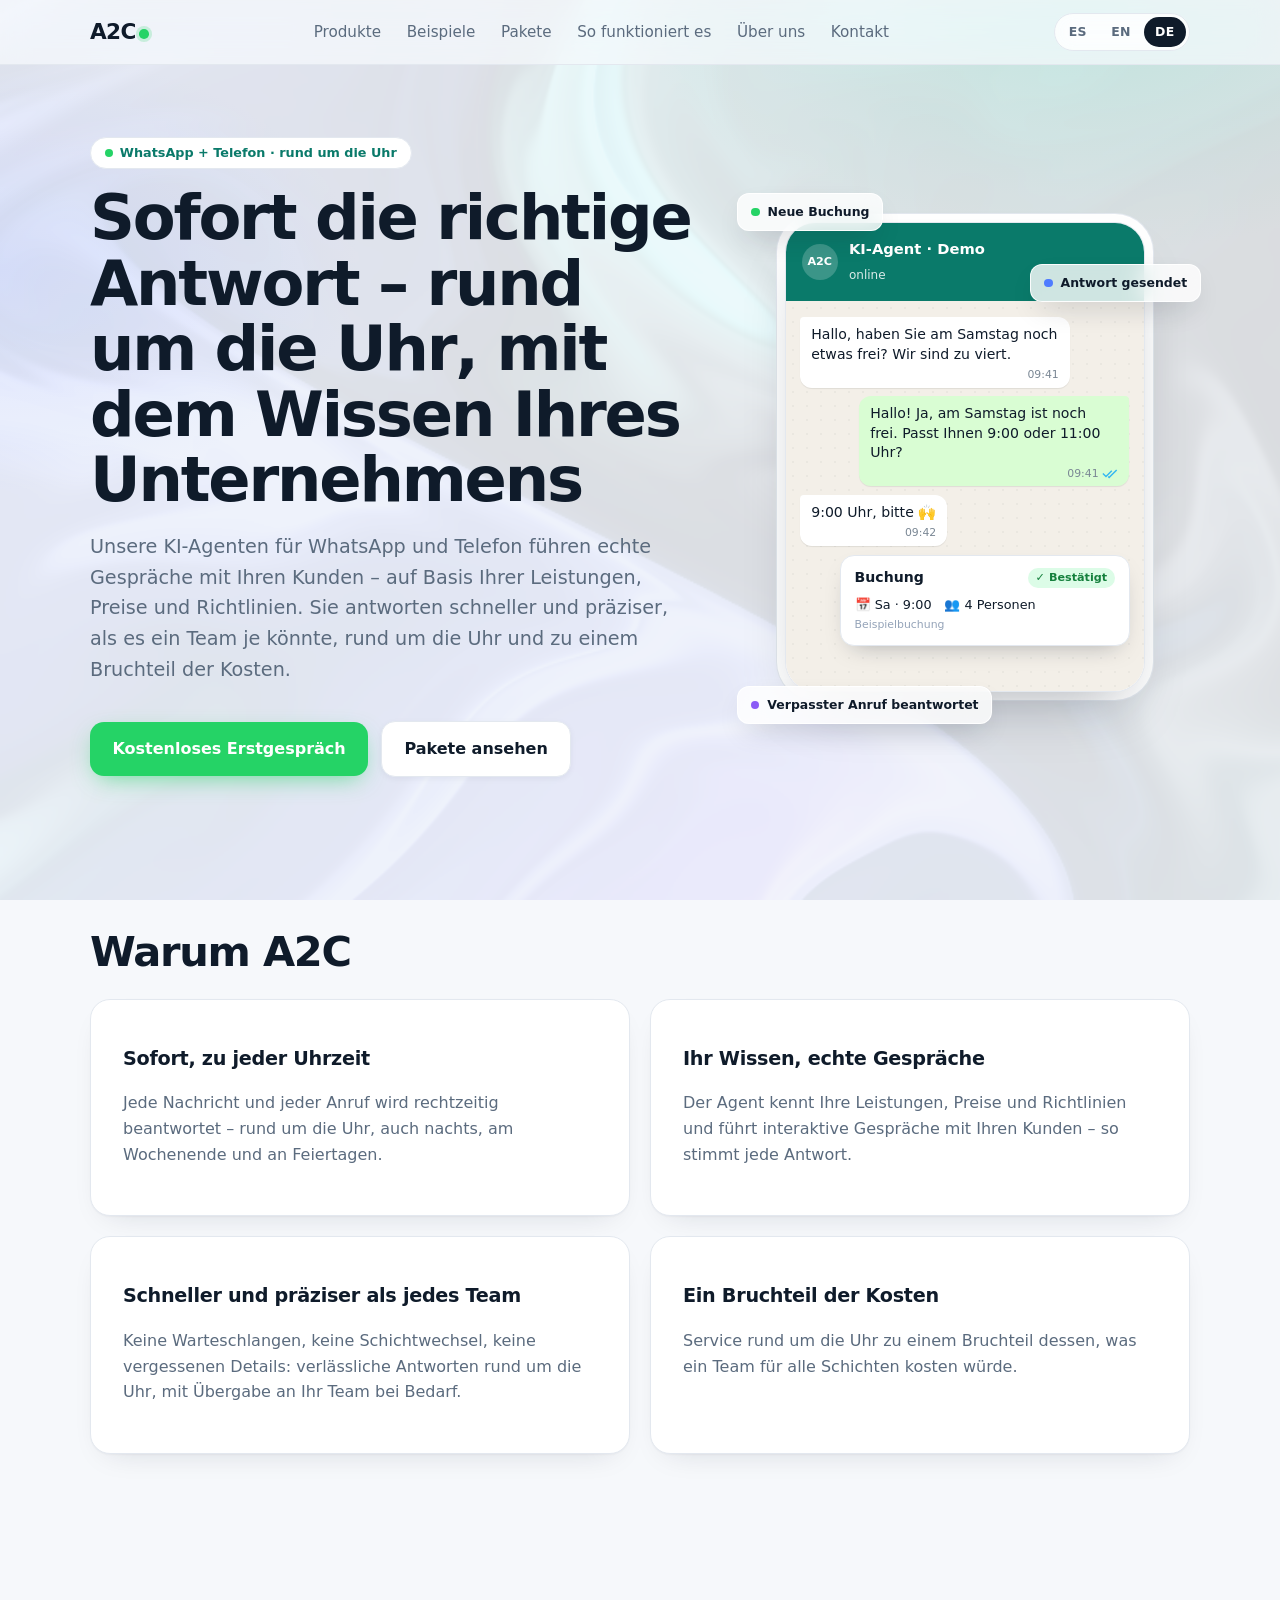
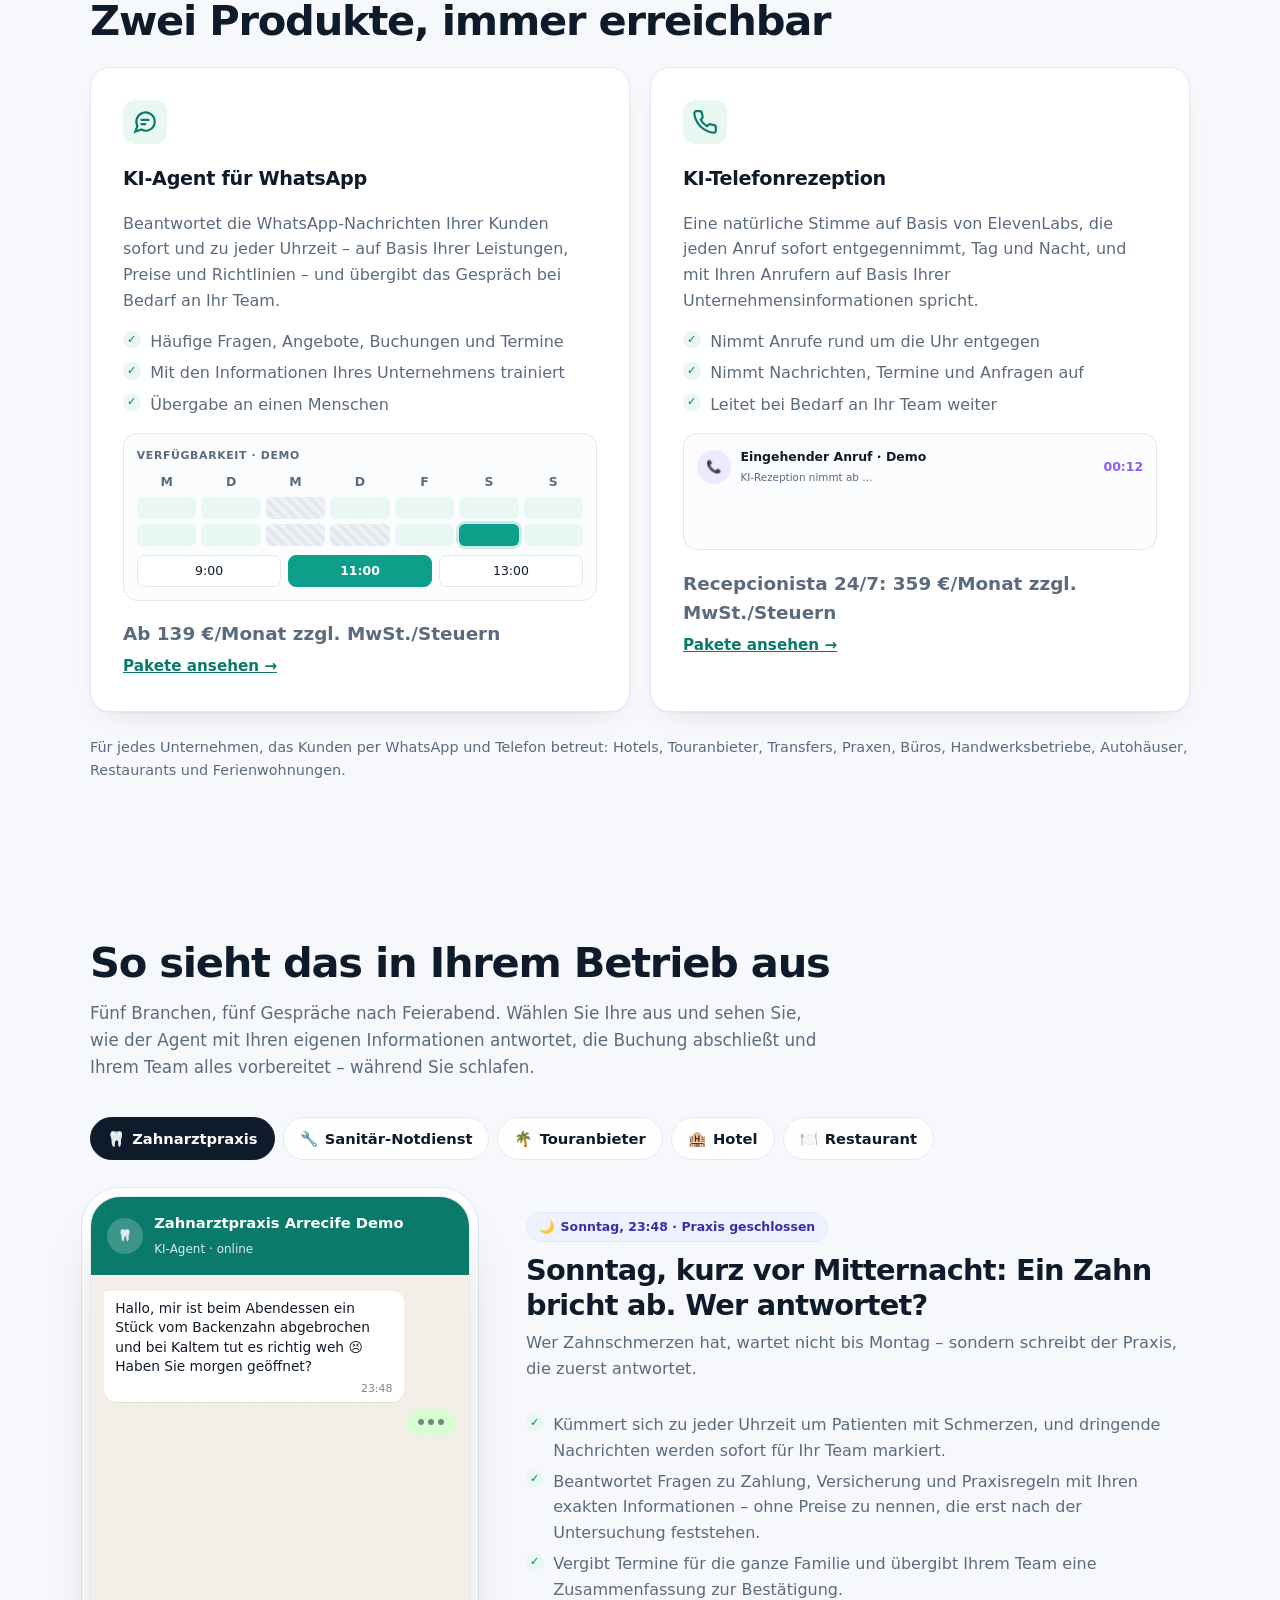
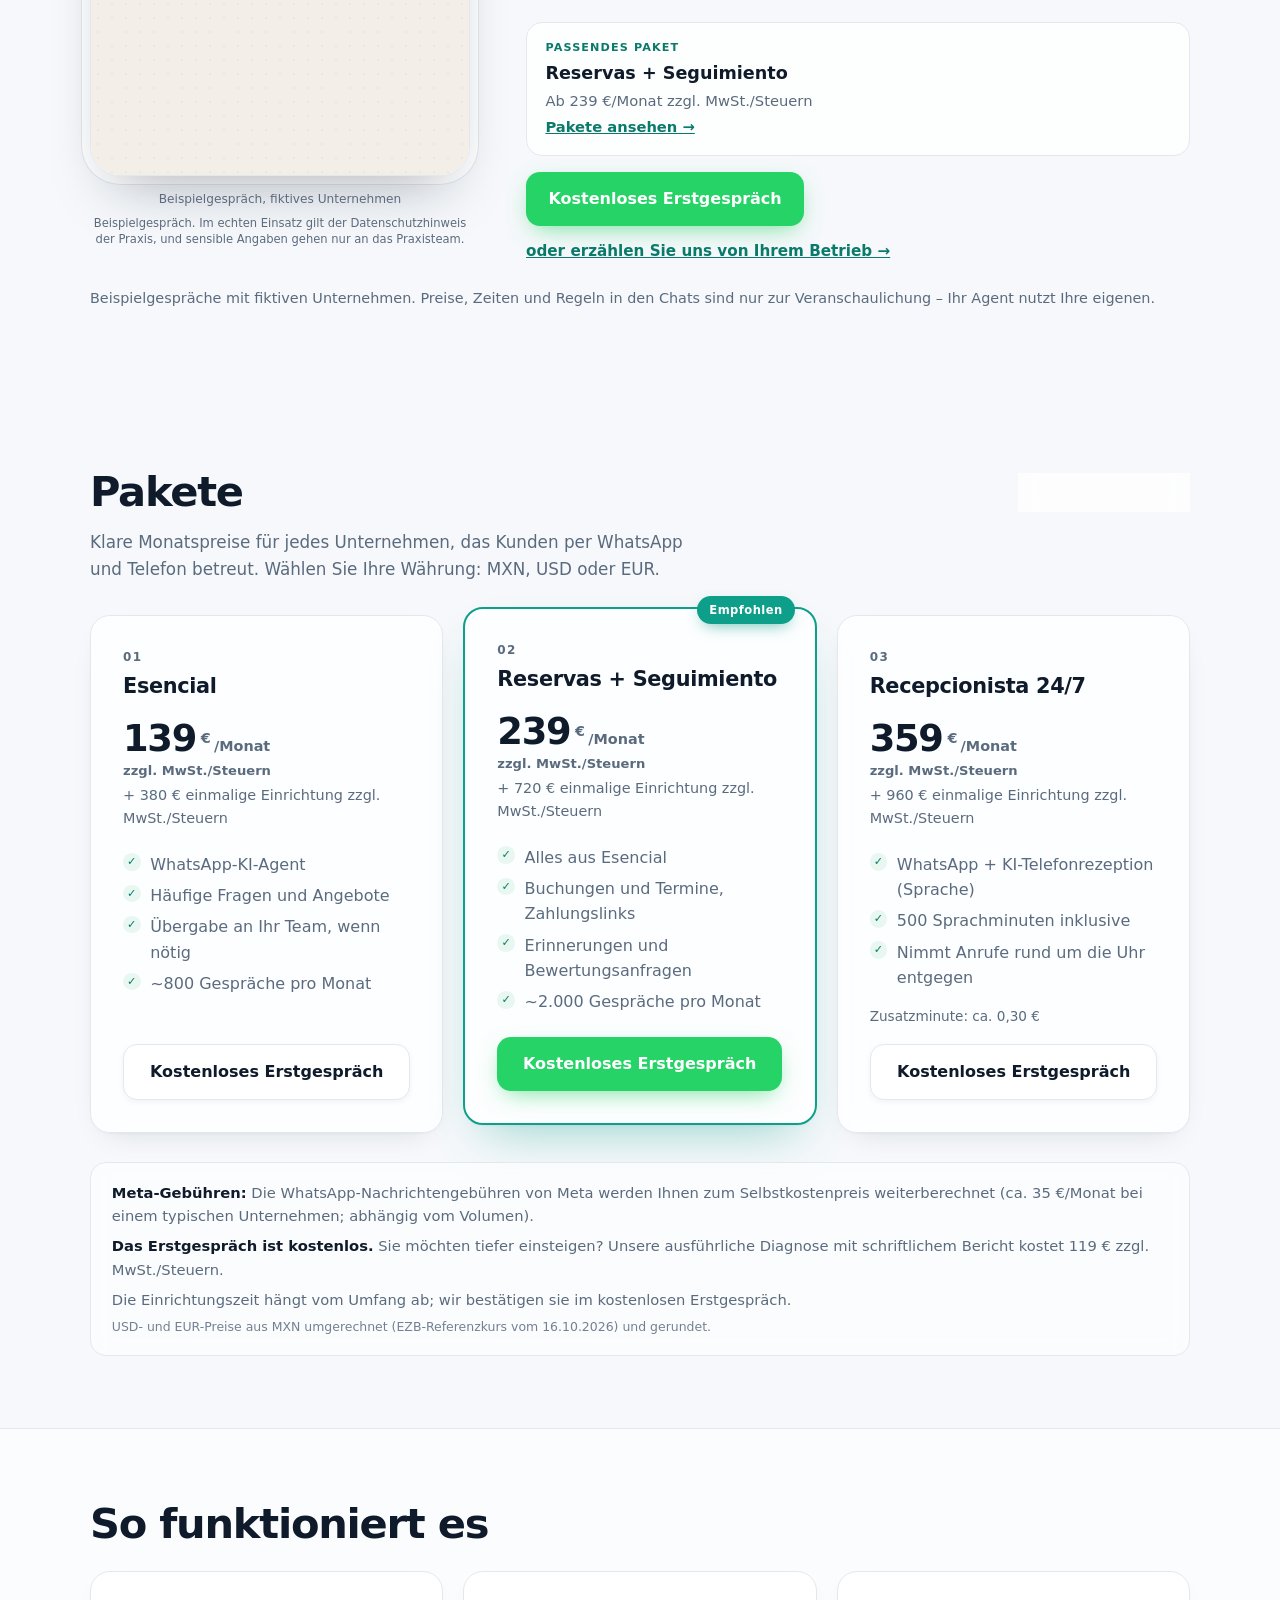
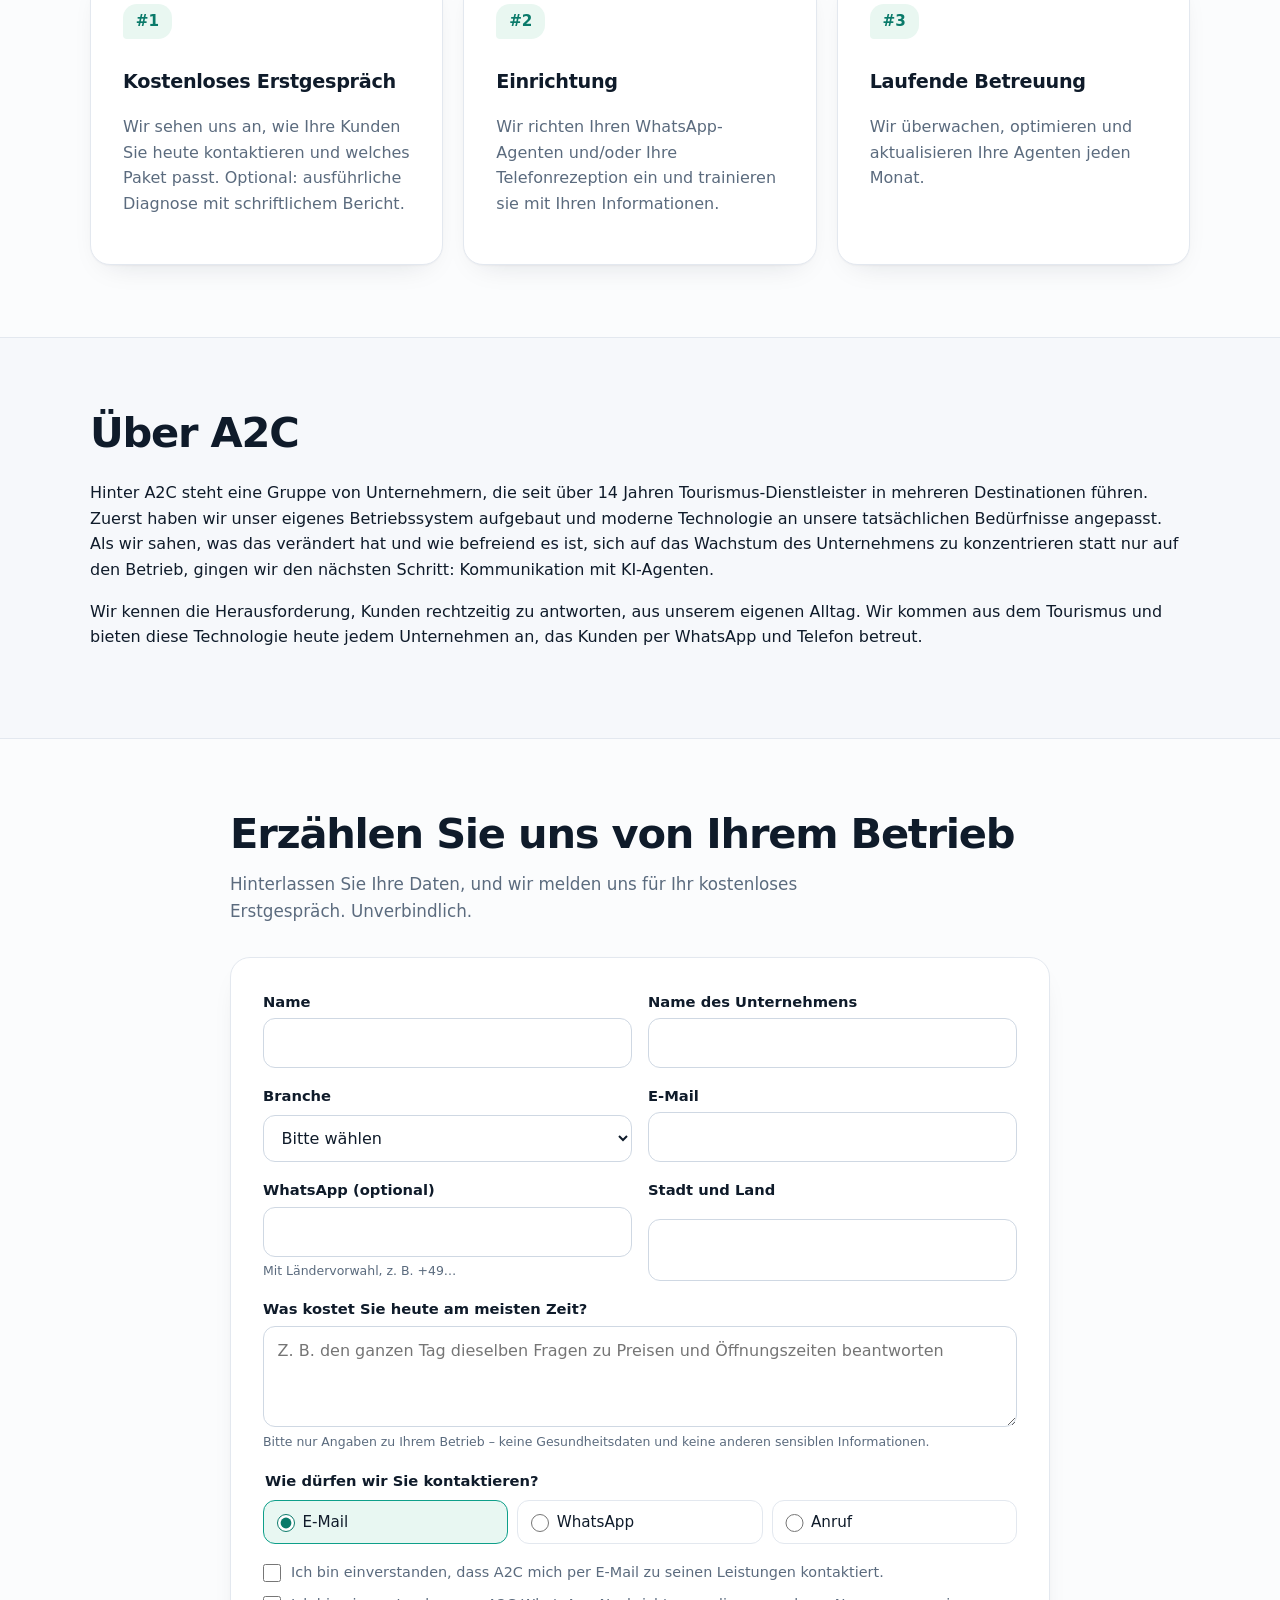
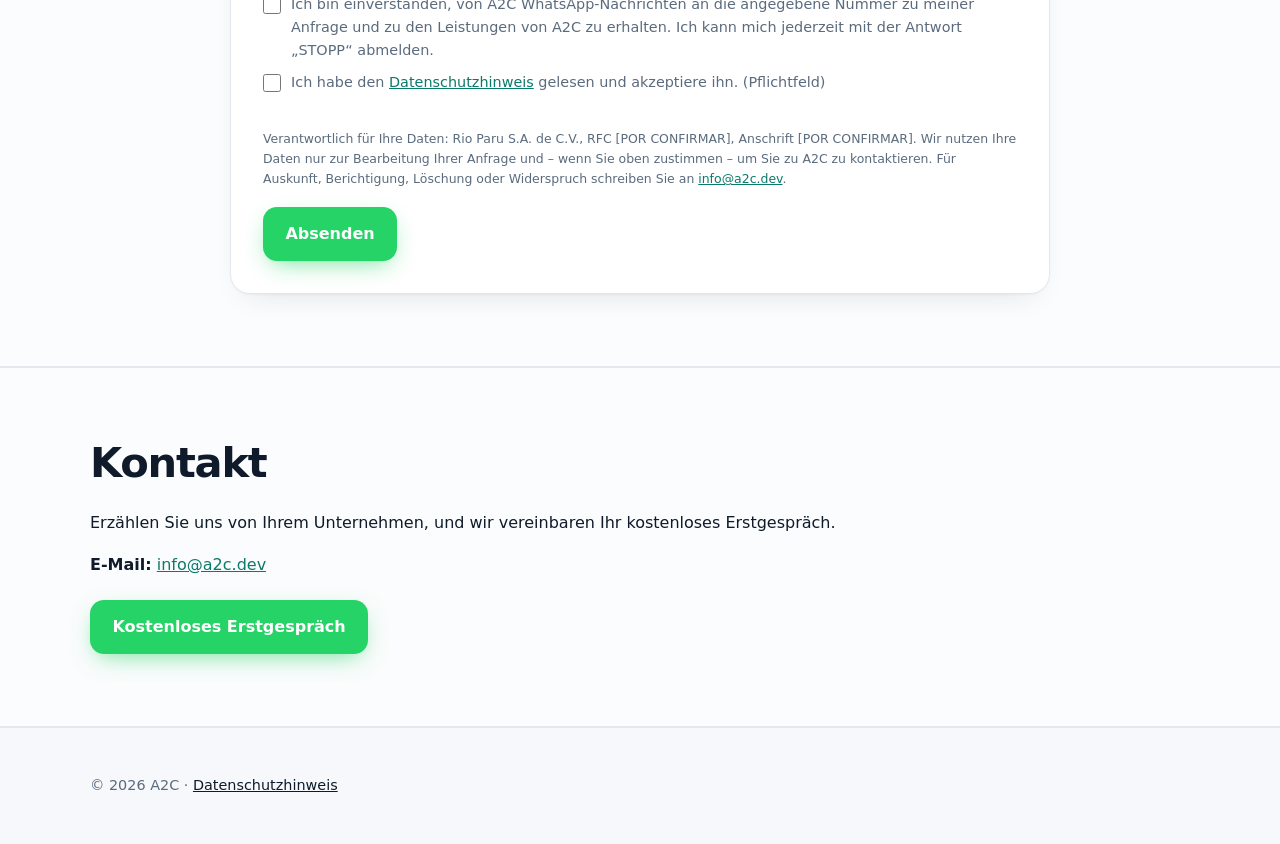
==== commit 4d082a3b: "Showcase QA fixes (Agency QA 2026-10-17) + production merge gate - Restaurant: celiac question no lo" ====
--- a/de/index.html
+++ b/de/index.html
@@ -33,7 +33,7 @@
 <script src="/showcase.js" defer></script>
 <script src="/lead-form.js" defer></script>
 <script type="application/ld+json">
-{"@context":"https://schema.org","@type":"ProfessionalService","name":"A2C","url":"https://a2c.dev/de/","description":"KI-Agenten für WhatsApp und eine KI-Telefonrezeption, die sofort antworten – rund um die Uhr, mit dem Wissen des jeweiligen Unternehmens: seinen Leistungen, Preisen und Richtlinien.","areaServed":[{"@type":"Country","name":"Mexico"},{"@type":"Place","name":"Latin America"},{"@type":"Country","name":"Spain"},{"@type":"Country","name":"United States"},{"@type":"Country","name":"United Kingdom"},{"@type":"Country","name":"Germany"},{"@type":"Country","name":"Austria"},{"@type":"Country","name":"Switzerland"}],"email":"info@a2c.dev","makesOffer":[{"@type":"Offer","name":"Esencial","description":"WhatsApp-KI-Agent: häufige Fragen, Angebote, Übergabe an Ihr Team, ~800 Gespräche/Monat.","price":2900,"priceCurrency":"MXN","priceSpecification":[{"@type":"UnitPriceSpecification","price":2900,"priceCurrency":"MXN","unitCode":"MON","referenceQuantity":{"@type":"QuantitativeValue","value":1,"unitCode":"MON"},"valueAddedTaxIncluded":false},{"@type":"UnitPriceSpecification","name":"Setup","price":7900,"priceCurrency":"MXN","valueAddedTaxIncluded":false},{"@type":"UnitPriceSpecification","price":159,"priceCurrency":"USD","unitCode":"MON","referenceQuantity":{"@type":"QuantitativeValue","value":1,"unitCode":"MON"},"valueAddedTaxIncluded":false},{"@type":"UnitPriceSpecification","name":"Setup","price":430,"priceCurrency":"USD","valueAddedTaxIncluded":false},{"@type":"UnitPriceSpecification","price":139,"priceCurrency":"EUR","unitCode":"MON","referenceQuantity":{"@type":"QuantitativeValue","value":1,"unitCode":"MON"},"valueAddedTaxIncluded":false},{"@type":"UnitPriceSpecification","name":"Setup","price":380,"priceCurrency":"EUR","valueAddedTaxIncluded":false}],"itemOffered":{"@type":"Service","name":"Esencial"}},{"@type":"Offer","name":"Reservas + Seguimiento","description":"Alles aus Esencial + Buchungen und Termine, Zahlungslinks, Erinnerungen und Bewertungsanfragen, ~2.000 Gespräche/Monat.","price":4900,"priceCurrency":"MXN","priceSpecification":[{"@type":"UnitPriceSpecification","price":4900,"priceCurrency":"MXN","unitCode":"MON","referenceQuantity":{"@type":"QuantitativeValue","value":1,"unitCode":"MON"},"valueAddedTaxIncluded":false},{"@type":"UnitPriceSpecification","name":"Setup","price":14900,"priceCurrency":"MXN","valueAddedTaxIncluded":false},{"@type":"UnitPriceSpecification","price":269,"priceCurrency":"USD","unitCode":"MON","referenceQuantity":{"@type":"QuantitativeValue","value":1,"unitCode":"MON"},"valueAddedTaxIncluded":false},{"@type":"UnitPriceSpecification","name":"Setup","price":810,"priceCurrency":"USD","valueAddedTaxIncluded":false},{"@type":"UnitPriceSpecification","price":239,"priceCurrency":"EUR","unitCode":"MON","referenceQuantity":{"@type":"QuantitativeValue","value":1,"unitCode":"MON"},"valueAddedTaxIncluded":false},{"@type":"UnitPriceSpecification","name":"Setup","price":720,"priceCurrency":"EUR","valueAddedTaxIncluded":false}],"itemOffered":{"@type":"Service","name":"Reservas + Seguimiento"}},{"@type":"Offer","name":"Recepcionista 24/7","description":"WhatsApp + KI-Telefonrezeption, inklusive 500 Sprachminuten.","price":7500,"priceCurrency":"MXN","priceSpecification":[{"@type":"UnitPriceSpecification","price":7500,"priceCurrency":"MXN","unitCode":"MON","referenceQuantity":{"@type":"QuantitativeValue","value":1,"unitCode":"MON"},"valueAddedTaxIncluded":false},{"@type":"UnitPriceSpecification","name":"Setup","price":19900,"priceCurrency":"MXN","valueAddedTaxIncluded":false},{"@type":"UnitPriceSpecification","price":409,"priceCurrency":"USD","unitCode":"MON","referenceQuantity":{"@type":"QuantitativeValue","value":1,"unitCode":"MON"},"valueAddedTaxIncluded":false},{"@type":"UnitPriceSpecification","name":"Setup","price":1080,"priceCurrency":"USD","valueAddedTaxIncluded":false},{"@type":"UnitPriceSpecification","price":359,"priceCurrency":"EUR","unitCode":"MON","referenceQuantity":{"@type":"QuantitativeValue","value":1,"unitCode":"MON"},"valueAddedTaxIncluded":false},{"@type":"UnitPriceSpecification","name":"Setup","price":960,"priceCurrency":"EUR","valueAddedTaxIncluded":false}],"itemOffered":{"@type":"Service","name":"Recepcionista 24/7"}},{"@type":"Offer","name":"Llamada inicial","price":0,"priceCurrency":"MXN","itemOffered":{"@type":"Service","name":"Primera llamada gratis"}},{"@type":"Offer","name":"Diagnóstico detallado","price":2500,"priceCurrency":"MXN","priceSpecification":[{"@type":"PriceSpecification","price":2500,"priceCurrency":"MXN","valueAddedTaxIncluded":false},{"@type":"PriceSpecification","price":139,"priceCurrency":"USD","valueAddedTaxIncluded":false},{"@type":"PriceSpecification","price":119,"priceCurrency":"EUR","valueAddedTaxIncluded":false}],"itemOffered":{"@type":"Service","name":"Diagnóstico con reporte escrito"}}]}
+{"@context":"https://schema.org","@type":"ProfessionalService","name":"A2C","url":"https://a2c.dev/de/","description":"KI-Agenten für WhatsApp und eine KI-Telefonrezeption, die sofort antworten – rund um die Uhr, mit dem Wissen des jeweiligen Unternehmens: seinen Leistungen, Preisen und Richtlinien.","areaServed":[{"@type":"Country","name":"Mexico"},{"@type":"Place","name":"Latin America"},{"@type":"Country","name":"Spain"},{"@type":"Country","name":"United States"},{"@type":"Country","name":"United Kingdom"},{"@type":"Country","name":"Germany"},{"@type":"Country","name":"Austria"},{"@type":"Country","name":"Switzerland"}],"email":"info@a2c.dev","makesOffer":[{"@type":"Offer","name":"Esencial","description":"WhatsApp-KI-Agent: häufige Fragen, Angebote, Übergabe an Ihr Team, ~800 Gespräche/Monat.","price":2900,"priceCurrency":"MXN","priceSpecification":[{"@type":"UnitPriceSpecification","price":2900,"priceCurrency":"MXN","unitCode":"MON","referenceQuantity":{"@type":"QuantitativeValue","value":1,"unitCode":"MON"},"valueAddedTaxIncluded":false},{"@type":"UnitPriceSpecification","name":"Setup","price":7900,"priceCurrency":"MXN","valueAddedTaxIncluded":false},{"@type":"UnitPriceSpecification","price":159,"priceCurrency":"USD","unitCode":"MON","referenceQuantity":{"@type":"QuantitativeValue","value":1,"unitCode":"MON"},"valueAddedTaxIncluded":false},{"@type":"UnitPriceSpecification","name":"Setup","price":430,"priceCurrency":"USD","valueAddedTaxIncluded":false},{"@type":"UnitPriceSpecification","price":139,"priceCurrency":"EUR","unitCode":"MON","referenceQuantity":{"@type":"QuantitativeValue","value":1,"unitCode":"MON"},"valueAddedTaxIncluded":false},{"@type":"UnitPriceSpecification","name":"Setup","price":380,"priceCurrency":"EUR","valueAddedTaxIncluded":false}],"itemOffered":{"@type":"Service","name":"Esencial"}},{"@type":"Offer","name":"Reservas + Seguimiento","description":"Alles aus Esencial + Buchungen und Termine, Zahlungslinks, Erinnerungen und Bewertungsanfragen, ~2.000 Gespräche/Monat.","price":4900,"priceCurrency":"MXN","priceSpecification":[{"@type":"UnitPriceSpecification","price":4900,"priceCurrency":"MXN","unitCode":"MON","referenceQuantity":{"@type":"QuantitativeValue","value":1,"unitCode":"MON"},"valueAddedTaxIncluded":false},{"@type":"UnitPriceSpecification","name":"Setup","price":14900,"priceCurrency":"MXN","valueAddedTaxIncluded":false},{"@type":"UnitPriceSpecification","price":269,"priceCurrency":"USD","unitCode":"MON","referenceQuantity":{"@type":"QuantitativeValue","value":1,"unitCode":"MON"},"valueAddedTaxIncluded":false},{"@type":"UnitPriceSpecification","name":"Setup","price":810,"priceCurrency":"USD","valueAddedTaxIncluded":false},{"@type":"UnitPriceSpecification","price":239,"priceCurrency":"EUR","unitCode":"MON","referenceQuantity":{"@type":"QuantitativeValue","value":1,"unitCode":"MON"},"valueAddedTaxIncluded":false},{"@type":"UnitPriceSpecification","name":"Setup","price":720,"priceCurrency":"EUR","valueAddedTaxIncluded":false}],"itemOffered":{"@type":"Service","name":"Reservas + Seguimiento"}},{"@type":"Offer","name":"Recepcionista 24/7","description":"WhatsApp + KI-Telefonrezeption, inklusive 500 Sprachminuten.","price":7500,"priceCurrency":"MXN","priceSpecification":[{"@type":"UnitPriceSpecification","price":7500,"priceCurrency":"MXN","unitCode":"MON","referenceQuantity":{"@type":"QuantitativeValue","value":1,"unitCode":"MON"},"valueAddedTaxIncluded":false},{"@type":"UnitPriceSpecification","name":"Setup","price":19900,"priceCurrency":"MXN","valueAddedTaxIncluded":false},{"@type":"UnitPriceSpecification","price":409,"priceCurrency":"USD","unitCode":"MON","referenceQuantity":{"@type":"QuantitativeValue","value":1,"unitCode":"MON"},"valueAddedTaxIncluded":false},{"@type":"UnitPriceSpecification","name":"Setup","price":1080,"priceCurrency":"USD","valueAddedTaxIncluded":false},{"@type":"UnitPriceSpecification","price":359,"priceCurrency":"EUR","unitCode":"MON","referenceQuantity":{"@type":"QuantitativeValue","value":1,"unitCode":"MON"},"valueAddedTaxIncluded":false},{"@type":"UnitPriceSpecification","name":"Setup","price":960,"priceCurrency":"EUR","valueAddedTaxIncluded":false}],"itemOffered":{"@type":"Service","name":"Recepcionista 24/7"}},{"@type":"Offer","name":"Erstgespräch","price":0,"priceCurrency":"MXN","itemOffered":{"@type":"Service","name":"Kostenloses Erstgespräch"}},{"@type":"Offer","name":"Detaillierte Diagnose","price":2500,"priceCurrency":"MXN","priceSpecification":[{"@type":"PriceSpecification","price":2500,"priceCurrency":"MXN","valueAddedTaxIncluded":false},{"@type":"PriceSpecification","price":139,"priceCurrency":"USD","valueAddedTaxIncluded":false},{"@type":"PriceSpecification","price":119,"priceCurrency":"EUR","valueAddedTaxIncluded":false}],"itemOffered":{"@type":"Service","name":"Diagnose mit schriftlichem Bericht"}}]}
 </script>
 </head>
 <body>
@@ -108,11 +108,11 @@
 <p class="lead sm sc-intro" data-es="Cinco negocios, cinco conversaciones fuera de horario. Elige el tuyo y mira cómo el agente responde con tu información, cierra la reserva y le deja todo listo a tu equipo mientras duermes." data-en="Five businesses, five after-hours conversations. Pick yours and watch the agent answer from your own information, close the booking and leave everything ready for your team while you sleep." data-de="Fünf Branchen, fünf Gespräche nach Feierabend. Wählen Sie Ihre aus und sehen Sie, wie der Agent mit Ihren eigenen Informationen antwortet, die Buchung abschließt und Ihrem Team alles vorbereitet – während Sie schlafen.">Fünf Branchen, fünf Gespräche nach Feierabend. Wählen Sie Ihre aus und sehen Sie, wie der Agent mit Ihren eigenen Informationen antwortet, die Buchung abschließt und Ihrem Team alles vorbereitet – während Sie schlafen.</p>
 <div class="sc" data-sc>
 <div class="sc-tabs" role="tablist" aria-label="Branchen" data-en-label="Industries" data-de-label="Branchen"><button type="button" class="sc-tab" role="tab" id="sc-tab-dental" aria-controls="sc-dental" aria-selected="true" tabindex="0"><span aria-hidden="true">🦷</span><span data-es="Clínica dental" data-en="Dental clinic" data-de="Zahnarztpraxis">Zahnarztpraxis</span></button><button type="button" class="sc-tab" role="tab" id="sc-tab-plomero" aria-controls="sc-plomero" aria-selected="false" tabindex="-1"><span aria-hidden="true">🔧</span><span data-es="Plomero" data-en="Plumber" data-de="Sanitär-Notdienst">Sanitär-Notdienst</span></button><button type="button" class="sc-tab" role="tab" id="sc-tab-tours" aria-controls="sc-tours" aria-selected="false" tabindex="-1"><span aria-hidden="true">🌴</span><span data-es="Tours" data-en="Tour operator" data-de="Touranbieter">Touranbieter</span></button><button type="button" class="sc-tab" role="tab" id="sc-tab-hotel" aria-controls="sc-hotel" aria-selected="false" tabindex="-1"><span aria-hidden="true">🏨</span><span data-es="Hotel" data-en="Hotel" data-de="Hotel">Hotel</span></button><button type="button" class="sc-tab" role="tab" id="sc-tab-restaurante" aria-controls="sc-restaurante" aria-selected="false" tabindex="-1"><span aria-hidden="true">🍽️</span><span data-es="Restaurante" data-en="Restaurant" data-de="Restaurant">Restaurant</span></button></div>
-<div class="sc-panel" id="sc-dental" role="tabpanel" aria-labelledby="sc-tab-dental" tabindex="0"><div class="sc-head"><span class="sc-chip"><span aria-hidden="true">🌙</span> <span data-es="Domingo, 11:48 p.m. · clínica cerrada" data-en="Sunday, 11:48 PM · clinic closed" data-de="Sonntag, 23:48 · Praxis geschlossen">Sonntag, 23:48 · Praxis geschlossen</span></span><h3 data-es="Domingo, casi medianoche: se rompe una muela. ¿Quién contesta?" data-en="Sunday, nearly midnight: a tooth cracks. Who answers?" data-de="Sonntag, kurz vor Mitternacht: Ein Zahn bricht ab. Wer antwortet?">Sonntag, kurz vor Mitternacht: Ein Zahn bricht ab. Wer antwortet?</h3><p data-es="El paciente con dolor no espera al lunes: le escribe a la clínica que conteste primero." data-en="A patient in pain won&#x27;t wait for Monday. They message whichever clinic replies first." data-de="Wer Zahnschmerzen hat, wartet nicht bis Montag – sondern schreibt der Praxis, die zuerst antwortet.">Wer Zahnschmerzen hat, wartet nicht bis Montag – sondern schreibt der Praxis, die zuerst antwortet.</p></div><div class="sc-stage"><div class="phone"><div class="ph-top"><span class="av" aria-hidden="true">🦷</span><div><b><span data-es="Clínica Dental Arrecife Demo" data-en="Arrecife Dental Clinic Demo" data-de="Zahnklinik Arrecife Demo">Zahnklinik Arrecife Demo</span></b><small><span data-es="Agente IA · en línea" data-en="AI agent · online" data-de="KI-Agent · online">KI-Agent · online</span></small></div></div><div class="sc-thread" role="log" aria-label="Beispielgespräch, fiktives Unternehmen" data-en-label="Example conversation, fictional business" data-de-label="Beispielgespräch, fiktives Unternehmen"><div class="sc-i msg in"><span data-es="Hola, se me rompió un pedazo de muela cenando y me duele con lo frío 😣 ¿Mañana atienden?" data-en="Hi, a piece of my molar broke off at dinner and it hurts with anything cold 😣 Are you open tomorrow?" data-de="Hallo, mir ist beim Abendessen ein Stück vom Backenzahn abgebrochen und bei Kaltem tut&#x27;s richtig weh 😣 Habt ihr morgen offen?">Hallo, mir ist beim Abendessen ein Stück vom Backenzahn abgebrochen und bei Kaltem tut's richtig weh 😣 Habt ihr morgen offen?</span><i class="sc-t"><i data-es="11:48 p.m." data-en="11:48 PM" data-de="23:48">23:48</i></i></div><div class="sc-i msg out"><span data-es="Lamento mucho eso 😟 Mañana lunes abrimos de 9:00 a 19:00. Antes de agendar, una pregunta rápida: ¿tienes hinchazón en la cara, fiebre o sangrado que no para?" data-en="So sorry to hear that 😟 We open tomorrow, Monday, 9 am to 7 pm. Quick check before I book you: any facial swelling, fever or bleeding that won&#x27;t stop?" data-de="Oh nein, das tut mir leid 😟 Morgen, Montag, sind wir von 9 bis 19 Uhr da. Kurz vorab: Hast du eine Schwellung im Gesicht, Fieber oder eine Blutung, die nicht aufhört?">Oh nein, das tut mir leid 😟 Morgen, Montag, sind wir von 9 bis 19 Uhr da. Kurz vorab: Hast du eine Schwellung im Gesicht, Fieber oder eine Blutung, die nicht aufhört?</span><i class="sc-t"><i data-es="11:48 p.m." data-en="11:48 PM" data-de="23:48">23:48</i><svg class="tk" viewBox="0 0 18 12" aria-hidden="true"><path d="M1 6l3.5 3.5L11 3M7 9.5L8 10.5 16.5 2" fill="none" stroke="currentColor" stroke-width="1.6"/></svg></i></div><div class="sc-i msg in"><span data-es="No, nada de eso. Solo duele con lo frío." data-en="No, none of that. It just hurts with cold." data-de="Nein, nichts davon. Nur bei Kaltem.">Nein, nichts davon. Nur bei Kaltem.</span><i class="sc-t"><i data-es="11:49 p.m." data-en="11:49 PM" data-de="23:49">23:49</i></i></div><div class="sc-i msg out"><span data-es="Gracias. Te pido la primera valoración del día, a las 9:00, marcada como &lt;b&gt;urgencia&lt;/b&gt;. El equipo la confirma en cuanto abra. ¿Te funciona?" data-en="Thanks. I&#x27;ll request the first exam of the day for you, 9:00 am, flagged as &lt;b&gt;urgent&lt;/b&gt;. The team confirms it as soon as we open. Does that work?" data-de="Danke. Dann frage ich für dich den ersten Untersuchungstermin um 9:00 Uhr an – als &lt;b&gt;Notfall&lt;/b&gt; markiert. Das Team bestätigt ihn, sobald wir öffnen. Passt das?">Danke. Dann frage ich für dich den ersten Untersuchungstermin um 9:00 Uhr an – als <b>Notfall</b> markiert. Das Team bestätigt ihn, sobald wir öffnen. Passt das?</span><i class="sc-t"><i data-es="11:49 p.m." data-en="11:49 PM" data-de="23:49">23:49</i><svg class="tk" viewBox="0 0 18 12" aria-hidden="true"><path d="M1 6l3.5 3.5L11 3M7 9.5L8 10.5 16.5 2" fill="none" stroke="currentColor" stroke-width="1.6"/></svg></i></div><div class="sc-i msg in"><span data-es="Sí, porfa. ¿Cuánto cuesta? ¿Y aceptan tarjeta?" data-en="Yes please. How much will it be? Do you take cards?" data-de="Ja, gerne. Was kostet das? Und kann ich mit Karte zahlen?">Ja, gerne. Was kostet das? Und kann ich mit Karte zahlen?</span><i class="sc-t"><i data-es="11:50 p.m." data-en="11:50 PM" data-de="23:50">23:50</i></i></div><div class="sc-i msg out"><span data-es="El costo depende de lo que vea el dentista: en la valoración te da un presupuesto por escrito antes de cualquier tratamiento ✍️ Aceptamos efectivo (MXN y USD), Visa, Mastercard, Amex y transferencia, con meses sin intereses en tratamientos seleccionados." data-en="It depends on what the dentist finds: at the exam you get a written quote before any treatment ✍️ We take cash (MXN and USD), Visa, Mastercard, Amex and bank transfer." data-de="Das hängt vom Befund ab: Bei der Untersuchung bekommst du einen schriftlichen Kostenvoranschlag, bevor irgendetwas behandelt wird ✍️ Wir nehmen Bargeld (MXN und USD), Visa, Mastercard, Amex und Überweisung.">Das hängt vom Befund ab: Bei der Untersuchung bekommst du einen schriftlichen Kostenvoranschlag, bevor irgendetwas behandelt wird ✍️ Wir nehmen Bargeld (MXN und USD), Visa, Mastercard, Amex und Überweisung.</span><i class="sc-t"><i data-es="11:50 p.m." data-en="11:50 PM" data-de="23:50">23:50</i><svg class="tk" viewBox="0 0 18 12" aria-hidden="true"><path d="M1 6l3.5 3.5L11 3M7 9.5L8 10.5 16.5 2" fill="none" stroke="currentColor" stroke-width="1.6"/></svg></i></div><div class="sc-i msg in"><span data-es="Ok. Tengo seguro de gastos médicos, ¿sirve?" data-en="Ok. Can I use my health insurance?" data-de="Ok. Zahlt das meine Krankenversicherung?">Ok. Zahlt das meine Krankenversicherung?</span><i class="sc-t"><i data-es="11:51 p.m." data-en="11:51 PM" data-de="23:51">23:51</i></i></div><div class="sc-i msg out"><span data-es="No facturamos directo a aseguradoras, pero te damos factura (CFDI) y recibo detallado para pedir tu reembolso. Trae identificación y, si tienes, radiografías previas." data-en="We don&#x27;t bill insurers directly, but we give you an official invoice and an itemized receipt so you can claim it back. Bring ID and any previous X-rays." data-de="Wir rechnen nicht direkt mit Versicherungen ab, aber du bekommst eine offizielle Rechnung und eine detaillierte Quittung für die Erstattung. Bring bitte deinen Ausweis und, falls vorhanden, alte Röntgenbilder mit.">Wir rechnen nicht direkt mit Versicherungen ab, aber du bekommst eine offizielle Rechnung und eine detaillierte Quittung für die Erstattung. Bring bitte deinen Ausweis und, falls vorhanden, alte Röntgenbilder mit.</span><i class="sc-t"><i data-es="11:51 p.m." data-en="11:51 PM" data-de="23:51">23:51</i><svg class="tk" viewBox="0 0 18 12" aria-hidden="true"><path d="M1 6l3.5 3.5L11 3M7 9.5L8 10.5 16.5 2" fill="none" stroke="currentColor" stroke-width="1.6"/></svg></i></div><div class="sc-i bk sc-card"><div class="bk-h"><b><span data-es="Solicitud de cita" data-en="Appointment request" data-de="Terminanfrage">Terminanfrage</span></b><span class="ok">✓ <span data-es="Urgencia" data-en="Urgent" data-de="Notfall">Notfall</span></span></div><div class="bk-r"><span data-es="📅 Lun · 9:00" data-en="📅 Mon · 9:00 am" data-de="📅 Mo · 9:00">📅 Mo · 9:00</span><span data-es="🦷 Valoración" data-en="🦷 Exam" data-de="🦷 Untersuchung">🦷 Untersuchung</span><span data-es="⏳ Por confirmar al abrir" data-en="⏳ To confirm at opening" data-de="⏳ Bestätigung bei Öffnung">⏳ Bestätigung bei Öffnung</span></div></div><div class="sc-i msg out"><span data-es="¿Alguien más de tu familia necesita cita? Puedo apartar el horario de justo después." data-en="Does anyone else in your family need an appointment? I can hold the slot right after yours." data-de="Braucht noch jemand aus deiner Familie einen Termin? Ich kann dir den direkt danach freihalten.">Braucht noch jemand aus deiner Familie einen Termin? Ich kann dir den direkt danach freihalten.</span><i class="sc-t"><i data-es="11:52 p.m." data-en="11:52 PM" data-de="23:52">23:52</i><svg class="tk" viewBox="0 0 18 12" aria-hidden="true"><path d="M1 6l3.5 3.5L11 3M7 9.5L8 10.5 16.5 2" fill="none" stroke="currentColor" stroke-width="1.6"/></svg></i></div><div class="sc-i msg in"><span data-es="Mi hija, le toca limpieza 🙌" data-en="My daughter&#x27;s due for a cleaning 🙌" data-de="Meine Tochter müsste mal wieder zur Zahnreinigung 🙌">Meine Tochter müsste mal wieder zur Zahnreinigung 🙌</span><i class="sc-t"><i data-es="11:52 p.m." data-en="11:52 PM" data-de="23:52">23:52</i></i></div><div class="sc-i msg out"><span data-es="Anotado: limpieza para tu hija a las 9:45. Como es menor, viene contigo 😊 Mañana a primera hora el equipo te escribe para confirmar las dos citas." data-en="Done: cleaning for your daughter at 9:45 am. As she&#x27;s under 18, she comes with you 😊 The team will message you first thing to confirm both." data-de="Notiert: Zahnreinigung für deine Tochter um 9:45 Uhr. Da sie minderjährig ist, kommt sie mit dir 😊 Das Team meldet sich morgen früh und bestätigt beide Termine.">Notiert: Zahnreinigung für deine Tochter um 9:45 Uhr. Da sie minderjährig ist, kommt sie mit dir 😊 Das Team meldet sich morgen früh und bestätigt beide Termine.</span><i class="sc-t"><i data-es="11:53 p.m." data-en="11:53 PM" data-de="23:53">23:53</i><svg class="tk" viewBox="0 0 18 12" aria-hidden="true"><path d="M1 6l3.5 3.5L11 3M7 9.5L8 10.5 16.5 2" fill="none" stroke="currentColor" stroke-width="1.6"/></svg></i></div><div class="sc-i sc-sys">🔔 <span data-es="Resumen enviado al equipo: urgencia + limpieza familiar, confirmar a las 9:00" data-en="Summary sent to the team: urgent case + family cleaning, confirm at 9:00 am" data-de="Zusammenfassung ans Team: Notfall + Familientermin, Bestätigung um 9:00">Zusammenfassung ans Team: Notfall + Familientermin, Bestätigung um 9:00</span></div></div></div><p class="sc-label" data-es="Conversación de ejemplo, negocio ficticio" data-en="Example conversation, fictional business" data-de="Beispielgespräch, fiktives Unternehmen">Beispielgespräch, fiktives Unternehmen</p><button type="button" class="sc-replay" hidden><span data-es="↻ Ver de nuevo" data-en="↻ Replay" data-de="↻ Noch einmal abspielen">↻ Noch einmal abspielen</span></button></div><div class="sc-out"><ul class="chk"><li data-es="Atiende a pacientes con dolor a cualquier hora y detecta las señales de urgencia para canalizarlas." data-en="Looks after patients in pain at any hour and spots the warning signs that need urgent care." data-de="Kümmert sich zu jeder Uhrzeit um Patienten mit Schmerzen und erkennt Warnzeichen, die sofort ärztliche Hilfe brauchen.">Kümmert sich zu jeder Uhrzeit um Patienten mit Schmerzen und erkennt Warnzeichen, die sofort ärztliche Hilfe brauchen.</li><li data-es="Responde pagos, seguros y políticas con la información exacta de tu clínica, sin prometer precios que requieren valoración." data-en="Answers payment, insurance and policy questions with your clinic&#x27;s exact information, without quoting prices that need an exam." data-de="Beantwortet Fragen zu Zahlung, Versicherung und Praxisregeln mit Ihren exakten Informationen – ohne Preise zu nennen, die erst nach der Untersuchung feststehen.">Beantwortet Fragen zu Zahlung, Versicherung und Praxisregeln mit Ihren exakten Informationen – ohne Preise zu nennen, die erst nach der Untersuchung feststehen.</li><li data-es="Agenda citas para toda la familia y entrega a tu equipo un resumen listo para confirmar." data-en="Books the whole family in and hands your team a summary ready to confirm." data-de="Vergibt Termine für die ganze Familie und übergibt Ihrem Team eine Zusammenfassung zur Bestätigung.">Vergibt Termine für die ganze Familie und übergibt Ihrem Team eine Zusammenfassung zur Bestätigung.</li></ul><div class="sc-pkg"><small data-es="Paquete sugerido" data-en="Suggested package" data-de="Passendes Paket">Passendes Paket</small><b>Reservas + Seguimiento</b><span class="sc-price" data-price="from" data-pkg="reservas">Ab 239 €/Monat zzgl. MwSt./Steuern</span><a href="#paquetes" data-es="Ver paquetes →" data-en="See packages →" data-de="Pakete ansehen →">Pakete ansehen →</a></div><div class="sc-cta"><a class="btn" href="mailto:info@a2c.dev?subject=Kostenloses%20Erstgespr%C3%A4ch%20%E2%80%93%20A2C%20%28Zahnarztpraxis%29" data-es-href="mailto:info@a2c.dev?subject=Llamada%20gratis%20%E2%80%93%20A2C%20%28cl%C3%ADnica%20dental%29" data-en-href="mailto:info@a2c.dev?subject=Free%20call%20%E2%80%93%20A2C%20%28dental%20clinic%29" data-de-href="mailto:info@a2c.dev?subject=Kostenloses%20Erstgespr%C3%A4ch%20%E2%80%93%20A2C%20%28Zahnarztpraxis%29"><span data-es="Pide tu llamada gratis" data-en="Book your free call" data-de="Kostenloses Erstgespräch">Kostenloses Erstgespräch</span></a><a class="sc-formlink" href="#cuentanos" data-industry="dental" data-es="o cuéntanos de tu negocio →" data-en="or tell us about your business →" data-de="oder erzählen Sie uns von Ihrem Betrieb →">oder erzählen Sie uns von Ihrem Betrieb →</a></div></div></div>
-<div class="sc-panel sc-call" id="sc-plomero" role="tabpanel" aria-labelledby="sc-tab-plomero" tabindex="0"><div class="sc-head"><span class="sc-chip"><span aria-hidden="true">🌙</span> <span data-es="Sábado, 2:14 a.m. · llamada telefónica" data-en="Saturday, 2:14 AM · phone call" data-de="Samstag, 02:14 · Telefonanruf">Samstag, 02:14 · Telefonanruf</span></span><h3 data-es="Son las 2 de la mañana y hay agua por todo el piso de la cocina." data-en="It&#x27;s 2 AM and there&#x27;s water all over the kitchen floor." data-de="Es ist 2 Uhr nachts, und in der Küche steht das Wasser.">Es ist 2 Uhr nachts, und in der Küche steht das Wasser.</h3><p data-es="Quien llama a esa hora contrata al primero que contesta. Si nadie contesta, marca al siguiente de la lista." data-en="Whoever calls at that hour hires the first plumber who picks up. If you don&#x27;t, the next one on the list will." data-de="Wer um diese Uhrzeit anruft, beauftragt den Ersten, der abhebt. Heben Sie nicht ab, ruft er den Nächsten an.">Wer um diese Uhrzeit anruft, beauftragt den Ersten, der abhebt. Heben Sie nicht ab, ruft er den Nächsten an.</p></div><div class="sc-stage"><div class="phone"><div class="ph-top sc-calltop"><span class="av" aria-hidden="true">📞</span><div><b><span data-es="Plomería Pronto Demo" data-en="Pronto Plumbing Demo" data-de="Sanitär Pronto Demo">Sanitär Pronto Demo</span></b><small><span data-es="Recepcionista IA · llamada en curso" data-en="AI receptionist · call in progress" data-de="KI-Rezeption · Gespräch läuft">KI-Rezeption · Gespräch läuft</span></small></div><span class="sc-live" aria-hidden="true">●</span></div><div class="sc-thread" role="log" aria-label="Beispielgespräch, fiktives Unternehmen" data-en-label="Example conversation, fictional business" data-de-label="Beispielgespräch, fiktives Unternehmen"><div class="sc-i msg out"><b class="sp" data-es="Recepcionista IA" data-en="AI receptionist" data-de="KI-Rezeption">KI-Rezeption</b><span data-es="Plomería Pronto, buenas noches. Le atiende la recepcionista virtual, disponible las 24 horas. ¿En qué le ayudo?" data-en="Pronto Plumbing, you&#x27;re speaking with our 24-hour virtual receptionist. How can I help?" data-de="Sanitär Pronto, Sie sprechen mit unserer virtuellen Rezeption, rund um die Uhr erreichbar. Wie kann ich helfen?">Sanitär Pronto, Sie sprechen mit unserer virtuellen Rezeption, rund um die Uhr erreichbar. Wie kann ich helfen?</span><i class="sc-t"><i data-es="2:14 a.m." data-en="2:14 AM" data-de="02:14">02:14</i></i></div><div class="sc-i msg in"><b class="sp" data-es="Cliente" data-en="Caller" data-de="Anrufer">Anrufer</b><span data-es="¡Se reventó un tubo debajo del fregadero y está saliendo muchísima agua!" data-en="A pipe just burst under the kitchen sink, there&#x27;s water everywhere!" data-de="Unter der Spüle ist ein Rohr geplatzt, hier läuft überall Wasser!">Unter der Spüle ist ein Rohr geplatzt, hier läuft überall Wasser!</span><i class="sc-t"><i data-es="2:14 a.m." data-en="2:14 AM" data-de="02:14">02:14</i></i></div><div class="sc-i msg out"><b class="sp" data-es="Recepcionista IA" data-en="AI receptionist" data-de="KI-Rezeption">KI-Rezeption</b><span data-es="Vamos a pararlo ya. Cierre la llave de paso: suele estar bajo el fregadero o junto al medidor de agua. Aquí le espero." data-en="Let&#x27;s stop it right now. Turn off the shut-off valve: it&#x27;s usually under the sink or next to the water meter. I&#x27;ll stay on the line." data-de="Das stoppen wir sofort. Drehen Sie den Haupthahn zu – meist unter der Spüle oder neben der Wasseruhr. Ich bleibe dran.">Das stoppen wir sofort. Drehen Sie den Haupthahn zu – meist unter der Spüle oder neben der Wasseruhr. Ich bleibe dran.</span><i class="sc-t"><i data-es="2:14 a.m." data-en="2:14 AM" data-de="02:14">02:14</i></i></div><div class="sc-i msg in"><b class="sp" data-es="Cliente" data-en="Caller" data-de="Anrufer">Anrufer</b><span data-es="…Listo, ya la cerré. Ya no sale." data-en="…Okay, got it. It&#x27;s stopped." data-de="…So, zugedreht. Es läuft nichts mehr.">…So, zugedreht. Es läuft nichts mehr.</span><i class="sc-t"><i data-es="2:15 a.m." data-en="2:15 AM" data-de="02:15">02:15</i></i></div><div class="sc-i msg out"><b class="sp" data-es="Recepcionista IA" data-en="AI receptionist" data-de="KI-Rezeption">KI-Rezeption</b><span data-es="Muy bien hecho. Tiene dos opciones: el técnico de guardia va ahora, visita de emergencia MXN 850 con diagnóstico incluido, o hoy a las 8:00 con tarifa normal de MXN 450. La reparación siempre se cotiza antes de empezar." data-en="Well done. Two options: our on-call technician comes now, emergency visit USD 149 with diagnosis included, or today at 8:00 am at the standard rate of USD 89. Repairs are always quoted before any work starts." data-de="Sehr gut gemacht. Zwei Möglichkeiten: Unser Notdienst kommt jetzt, Einsatz 129 € inklusive Diagnose, oder heute um 8:00 Uhr zum Normaltarif von 69 €. Die Reparatur bekommen Sie immer vorher als Angebot.">Sehr gut gemacht. Zwei Möglichkeiten: Unser Notdienst kommt jetzt, Einsatz 129 € inklusive Diagnose, oder heute um 8:00 Uhr zum Normaltarif von 69 €. Die Reparatur bekommen Sie immer vorher als Angebot.</span><i class="sc-t"><i data-es="2:15 a.m." data-en="2:15 AM" data-de="02:15">02:15</i></i></div><div class="sc-i msg in"><b class="sp" data-es="Cliente" data-en="Caller" data-de="Anrufer">Anrufer</b><span data-es="Si ya no sale agua, mejor a las 8." data-en="If it&#x27;s not leaking anymore, 8 is fine." data-de="Wenn nichts mehr läuft, reicht 8 Uhr.">Wenn nichts mehr läuft, reicht 8 Uhr.</span><i class="sc-t"><i data-es="2:16 a.m." data-en="2:16 AM" data-de="02:16">02:16</i></i></div><div class="sc-i msg out"><b class="sp" data-es="Recepcionista IA" data-en="AI receptionist" data-de="KI-Rezeption">KI-Rezeption</b><span data-es="Agendado: hoy sábado a las 8:00. Le envío un WhatsApp para que comparta su ubicación, y ahí mismo le llega la confirmación." data-en="Booked for 8:00 am today, Saturday. I&#x27;m sending you a WhatsApp so you can share your location, and your confirmation will arrive there too." data-de="Gebucht: heute, Samstag, 8:00 Uhr. Ich schicke Ihnen eine WhatsApp, damit Sie Ihren Standort teilen können – dort kommt auch die Bestätigung.">Gebucht: heute, Samstag, 8:00 Uhr. Ich schicke Ihnen eine WhatsApp, damit Sie Ihren Standort teilen können – dort kommt auch die Bestätigung.</span><i class="sc-t"><i data-es="2:16 a.m." data-en="2:16 AM" data-de="02:16">02:16</i></i></div><div class="sc-i msg in"><b class="sp" data-es="Cliente" data-en="Caller" data-de="Anrufer">Anrufer</b><span data-es="Oiga, y ya que viene: el calentador hace un ruido raro…" data-en="Oh, and while you&#x27;re coming: the water heater&#x27;s been making a weird noise…" data-de="Ach, wenn der Techniker eh kommt: Der Boiler macht so komische Geräusche …">Ach, wenn der Techniker eh kommt: Der Boiler macht so komische Geräusche …</span><i class="sc-t"><i data-es="2:16 a.m." data-en="2:16 AM" data-de="02:16">02:16</i></i></div><div class="sc-i msg out"><b class="sp" data-es="Recepcionista IA" data-en="AI receptionist" data-de="KI-Rezeption">KI-Rezeption</b><span data-es="Lo agrego a la misma visita, sin cargo extra de traslado: el técnico lo revisa y le dice si necesita mantenimiento antes de hacer cualquier trabajo." data-en="I&#x27;ll add it to the same visit, no extra call-out charge: the technician checks it and tells you whether it needs servicing before doing any work." data-de="Nehme ich mit auf, ohne zusätzliche Anfahrt: Der Techniker schaut ihn sich an und sagt Ihnen vorher, ob eine Wartung nötig ist.">Nehme ich mit auf, ohne zusätzliche Anfahrt: Der Techniker schaut ihn sich an und sagt Ihnen vorher, ob eine Wartung nötig ist.</span><i class="sc-t"><i data-es="2:17 a.m." data-en="2:17 AM" data-de="02:17">02:17</i></i></div><div class="sc-i msg in"><b class="sp" data-es="Cliente" data-en="Caller" data-de="Anrufer">Anrufer</b><span data-es="¿Y si vuelve a salir agua antes?" data-en="And if it starts leaking again before then?" data-de="Und wenn es vorher wieder tropft?">Und wenn es vorher wieder tropft?</span><i class="sc-t"><i data-es="2:17 a.m." data-en="2:17 AM" data-de="02:17">02:17</i></i></div><div class="sc-i msg out"><b class="sp" data-es="Recepcionista IA" data-en="AI receptionist" data-de="KI-Rezeption">KI-Rezeption</b><span data-es="Llame a este mismo número y diga «emergencia»: le paso directo con el técnico de guardia, que ya tiene el resumen de su caso." data-en="Call this same number and say “emergency”: I&#x27;ll put you straight through to the on-call technician, who already has a summary of your case." data-de="Rufen Sie einfach diese Nummer an und sagen Sie „Notfall“: Ich verbinde Sie direkt mit dem Techniker im Bereitschaftsdienst, der Ihren Fall schon kennt.">Rufen Sie einfach diese Nummer an und sagen Sie „Notfall“: Ich verbinde Sie direkt mit dem Techniker im Bereitschaftsdienst, der Ihren Fall schon kennt.</span><i class="sc-t"><i data-es="2:17 a.m." data-en="2:17 AM" data-de="02:17">02:17</i></i></div><div class="sc-i bk sc-card"><div class="bk-h"><b><span data-es="Visita agendada" data-en="Visit booked" data-de="Termin gebucht">Termin gebucht</span></b><span class="ok">✓ <span data-es="WhatsApp enviado" data-en="WhatsApp sent" data-de="WhatsApp gesendet">WhatsApp gesendet</span></span></div><div class="bk-r"><span data-es="📅 Sáb · 8:00" data-en="📅 Sat · 8:00 am" data-de="📅 Sa · 8:00">📅 Sa · 8:00</span><span data-es="🔧 Fuga en fregadero + revisión de calentador" data-en="🔧 Sink leak + water heater check" data-de="🔧 Leck an der Spüle + Boiler-Check">🔧 Leck an der Spüle + Boiler-Check</span><span data-es="📍 Ubicación por WhatsApp" data-en="📍 Location via WhatsApp" data-de="📍 Standort per WhatsApp">📍 Standort per WhatsApp</span></div></div><div class="sc-i sc-sys">🔔 <span data-es="Resumen enviado al técnico de guardia" data-en="Summary sent to the on-call technician" data-de="Zusammenfassung an den Bereitschaftstechniker gesendet">Zusammenfassung an den Bereitschaftstechniker gesendet</span></div></div></div><p class="sc-label" data-es="Conversación de ejemplo, negocio ficticio" data-en="Example conversation, fictional business" data-de="Beispielgespräch, fiktives Unternehmen">Beispielgespräch, fiktives Unternehmen</p><button type="button" class="sc-replay" hidden><span data-es="↻ Ver de nuevo" data-en="↻ Replay" data-de="↻ Noch einmal abspielen">↻ Noch einmal abspielen</span></button></div><div class="sc-out"><ul class="chk"><li data-es="Contesta cada llamada, también a las 2 a.m., y guía al cliente con tus propias instrucciones." data-en="Picks up every call, even at 2 AM, and talks the customer through your own instructions." data-de="Nimmt jeden Anruf an, auch um 2 Uhr nachts, und leitet den Kunden mit Ihren eigenen Anweisungen an.">Nimmt jeden Anruf an, auch um 2 Uhr nachts, und leitet den Kunden mit Ihren eigenen Anweisungen an.</li><li data-es="Cotiza con tus tarifas y agenda la visita sin despertar a nadie." data-en="Quotes your rates and books the visit without waking anyone up." data-de="Nennt Ihre Tarife und bucht den Einsatz, ohne dass jemand geweckt wird.">Nennt Ihre Tarife und bucht den Einsatz, ohne dass jemand geweckt wird.</li><li data-es="Suma trabajos a la misma visita y transfiere al técnico de guardia solo cuando de verdad es emergencia." data-en="Adds jobs to the same visit and only puts calls through to your on-call tech when it&#x27;s a real emergency." data-de="Bündelt Aufträge in einem Termin und stellt nur echte Notfälle zum Bereitschaftsdienst durch.">Bündelt Aufträge in einem Termin und stellt nur echte Notfälle zum Bereitschaftsdienst durch.</li></ul><div class="sc-pkg"><small data-es="Paquete sugerido" data-en="Suggested package" data-de="Passendes Paket">Passendes Paket</small><b>Recepcionista 24/7</b><span class="sc-price" data-price="from" data-pkg="recepcionista">Ab 359 €/Monat zzgl. MwSt./Steuern</span><a href="#paquetes" data-es="Ver paquetes →" data-en="See packages →" data-de="Pakete ansehen →">Pakete ansehen →</a></div><div class="sc-cta"><a class="btn" href="mailto:info@a2c.dev?subject=Kostenloses%20Erstgespr%C3%A4ch%20%E2%80%93%20A2C%20%28Sanit%C3%A4r-Notdienst%29" data-es-href="mailto:info@a2c.dev?subject=Llamada%20gratis%20%E2%80%93%20A2C%20%28plomero%29" data-en-href="mailto:info@a2c.dev?subject=Free%20call%20%E2%80%93%20A2C%20%28plumber%29" data-de-href="mailto:info@a2c.dev?subject=Kostenloses%20Erstgespr%C3%A4ch%20%E2%80%93%20A2C%20%28Sanit%C3%A4r-Notdienst%29"><span data-es="Pide tu llamada gratis" data-en="Book your free call" data-de="Kostenloses Erstgespräch">Kostenloses Erstgespräch</span></a><a class="sc-formlink" href="#cuentanos" data-industry="plomero" data-es="o cuéntanos de tu negocio →" data-en="or tell us about your business →" data-de="oder erzählen Sie uns von Ihrem Betrieb →">oder erzählen Sie uns von Ihrem Betrieb →</a></div></div></div>
-<div class="sc-panel" id="sc-tours" role="tabpanel" aria-labelledby="sc-tab-tours" tabindex="0"><div class="sc-head"><span class="sc-chip"><span aria-hidden="true">🌙</span> <span data-es="Martes, 10:36 p.m. · oficina cerrada" data-en="Tuesday, 10:36 PM · office closed" data-de="Dienstag, 22:36 · Büro geschlossen">Dienstag, 22:36 · Büro geschlossen</span></span><h3 data-es="Eligen el tour de mañana a las 10 de la noche, desde la cama del hotel." data-en="Travelers pick tomorrow&#x27;s tour at 10 PM, from their hotel bed." data-de="Den Ausflug für morgen buchen Urlauber um 22 Uhr – vom Hotelbett aus.">Den Ausflug für morgen buchen Urlauber um 22 Uhr – vom Hotelbett aus.</h3><p data-es="Si tu oficina no contesta, reservan con quien sí lo hace, y los lugares de mañana se quedan vacíos." data-en="If your office doesn&#x27;t answer, they book with someone who does, and tomorrow&#x27;s seats go unsold." data-de="Antwortet Ihr Büro nicht, buchen sie woanders – und die Plätze für morgen bleiben leer.">Antwortet Ihr Büro nicht, buchen sie woanders – und die Plätze für morgen bleiben leer.</p></div><div class="sc-stage"><div class="phone"><div class="ph-top"><span class="av" aria-hidden="true">🌴</span><div><b><span data-es="Laguna Azul Tours Demo" data-en="Laguna Azul Tours Demo" data-de="Laguna Azul Tours Demo">Laguna Azul Tours Demo</span></b><small><span data-es="Agente IA · en línea" data-en="AI agent · online" data-de="KI-Agent · online">KI-Agent · online</span></small></div></div><div class="sc-thread" role="log" aria-label="Beispielgespräch, fiktives Unternehmen" data-en-label="Example conversation, fictional business" data-de-label="Beispielgespräch, fiktives Unternehmen"><div class="sc-i msg in"><span data-es="¡Hola! ¿Todavía hay lugar en el tour de cenotes de mañana? Somos 2 adultos y un niño de 7 🙂" data-en="Hi! Any spots left on tomorrow&#x27;s cenote tour? 2 adults and a 7-year-old 🙂" data-de="Hi! Gibt&#x27;s für die Cenoten-Tour morgen noch Plätze? Wir sind 2 Erwachsene und ein Kind (7) 🙂">Hi! Gibt's für die Cenoten-Tour morgen noch Plätze? Wir sind 2 Erwachsene und ein Kind (7) 🙂</span><i class="sc-t"><i data-es="10:36 p.m." data-en="10:36 PM" data-de="22:36">22:36</i></i></div><div class="sc-i msg out"><span data-es="¡Hola! Sí 🙌 Quedan 5 lugares en la salida de las 7:30. Adulto MXN 1,450 y niño (5 a 11 años) MXN 990: total &lt;b&gt;MXN 3,890&lt;/b&gt;, con transporte, equipo de snorkel, comida y entradas incluidos." data-en="Hi! Yes 🙌 5 spots left on the 7:30 am departure. Adults USD 79, kids 5–11 USD 55: &lt;b&gt;USD 213&lt;/b&gt; total, with transport, snorkel gear, lunch and entrance fees included." data-de="Hi! Ja 🙌 Für die Abfahrt um 7:30 Uhr sind noch 5 Plätze frei. Erwachsene 75 €, Kinder von 5 bis 11 Jahren 52 €: zusammen &lt;b&gt;202 €&lt;/b&gt; – inklusive Transfer, Schnorchelausrüstung, Mittagessen und Eintritt.">Hi! Ja 🙌 Für die Abfahrt um 7:30 Uhr sind noch 5 Plätze frei. Erwachsene 75 €, Kinder von 5 bis 11 Jahren 52 €: zusammen <b>202 €</b> – inklusive Transfer, Schnorchelausrüstung, Mittagessen und Eintritt.</span><i class="sc-t"><i data-es="10:36 p.m." data-en="10:36 PM" data-de="22:36">22:36</i><svg class="tk" viewBox="0 0 18 12" aria-hidden="true"><path d="M1 6l3.5 3.5L11 3M7 9.5L8 10.5 16.5 2" fill="none" stroke="currentColor" stroke-width="1.6"/></svg></i></div><div class="sc-i msg in"><span data-es="¿Pasan por nosotros? Estamos en una renta vacacional en el centro" data-en="Can you pick us up? We&#x27;re in a vacation rental downtown" data-de="Holt ihr uns ab? Wir wohnen in einer Ferienwohnung im Zentrum.">Holt ihr uns ab? Wir wohnen in einer Ferienwohnung im Zentrum.</span><i class="sc-t"><i data-es="10:37 p.m." data-en="10:37 PM" data-de="22:37">22:37</i></i></div><div class="sc-i msg out"><span data-es="Sí: para rentas vacacionales el punto de encuentro es el parque central, a las 7:10. Te mando la ubicación exacta con la confirmación." data-en="Yes: for vacation rentals the meeting point is the main square at 7:10 am. I&#x27;ll send the exact pin with your confirmation." data-de="Ja: Für Ferienwohnungen ist der Treffpunkt am Hauptplatz um 7:10 Uhr. Den genauen Standort schicke ich dir mit der Bestätigung.">Ja: Für Ferienwohnungen ist der Treffpunkt am Hauptplatz um 7:10 Uhr. Den genauen Standort schicke ich dir mit der Bestätigung.</span><i class="sc-t"><i data-es="10:37 p.m." data-en="10:37 PM" data-de="22:37">22:37</i><svg class="tk" viewBox="0 0 18 12" aria-hidden="true"><path d="M1 6l3.5 3.5L11 3M7 9.5L8 10.5 16.5 2" fill="none" stroke="currentColor" stroke-width="1.6"/></svg></i></div><div class="sc-i msg in"><span data-es="¿Y si llueve?" data-en="What if it rains?" data-de="Und wenn es regnet?">Und wenn es regnet?</span><i class="sc-t"><i data-es="10:38 p.m." data-en="10:38 PM" data-de="22:38">22:38</i></i></div><div class="sc-i msg out"><span data-es="Los cenotes se disfrutan igual con lluvia ☔ Si nosotros cancelamos por clima, eliges otra fecha o te devolvemos el 100%." data-en="Cenotes are just as good in the rain ☔ If we cancel for weather, you pick another date or get a 100% refund." data-de="Cenoten sind auch bei Regen ein Erlebnis ☔ Sagen wir wegen des Wetters ab, suchst du dir einen neuen Termin aus oder bekommst 100 % zurück.">Cenoten sind auch bei Regen ein Erlebnis ☔ Sagen wir wegen des Wetters ab, suchst du dir einen neuen Termin aus oder bekommst 100 % zurück.</span><i class="sc-t"><i data-es="10:38 p.m." data-en="10:38 PM" data-de="22:38">22:38</i><svg class="tk" viewBox="0 0 18 12" aria-hidden="true"><path d="M1 6l3.5 3.5L11 3M7 9.5L8 10.5 16.5 2" fill="none" stroke="currentColor" stroke-width="1.6"/></svg></i></div><div class="sc-i msg in"><span data-es="Va, reservamos" data-en="Great, let&#x27;s book" data-de="Klingt gut, wir buchen!">Klingt gut, wir buchen!</span><i class="sc-t"><i data-es="10:39 p.m." data-en="10:39 PM" data-de="22:39">22:39</i></i></div><div class="sc-i msg out"><span data-es="¡Perfecto! Aquí tienes el link de pago seguro para apartar los 3 lugares 👇" data-en="Perfect! Here&#x27;s your secure payment link to hold the 3 spots 👇" data-de="Super! Hier ist dein sicherer Zahlungslink, damit die 3 Plätze für euch reserviert sind 👇">Super! Hier ist dein sicherer Zahlungslink, damit die 3 Plätze für euch reserviert sind 👇</span><i class="sc-t"><i data-es="10:39 p.m." data-en="10:39 PM" data-de="22:39">22:39</i><svg class="tk" viewBox="0 0 18 12" aria-hidden="true"><path d="M1 6l3.5 3.5L11 3M7 9.5L8 10.5 16.5 2" fill="none" stroke="currentColor" stroke-width="1.6"/></svg></i></div><div class="sc-i bk sc-card"><div class="bk-h"><b><span data-es="Link de pago" data-en="Payment link" data-de="Zahlungslink">Zahlungslink</span></b><span class="ok">✓ <span data-es="Enviado" data-en="Sent" data-de="Gesendet">Gesendet</span></span></div><div class="bk-r"><span data-es="🌴 Cenotes · mañana 7:30" data-en="🌴 Cenotes · tomorrow 7:30 am" data-de="🌴 Cenoten · morgen 7:30">🌴 Cenoten · morgen 7:30</span><span data-es="👥 2 adultos + 1 niño" data-en="👥 2 adults + 1 child" data-de="👥 2 Erwachsene + 1 Kind">👥 2 Erwachsene + 1 Kind</span><span data-es="💳 MXN 3,890" data-en="💳 USD 213" data-de="💳 202 €">💳 202 €</span></div></div><div class="sc-i msg in"><span data-es="Pagado ✅ Una cosa: mi hijo es alérgico a los mariscos, ¿la comida es segura?" data-en="Paid ✅ One thing: my son is allergic to shellfish, is lunch safe for him?" data-de="Bezahlt ✅ Noch was: Unser Sohn hat eine Meeresfrüchte-Allergie. Ist das Essen für ihn okay?">Bezahlt ✅ Noch was: Unser Sohn hat eine Meeresfrüchte-Allergie. Ist das Essen für ihn okay?</span><i class="sc-t"><i data-es="10:42 p.m." data-en="10:42 PM" data-de="22:42">22:42</i></i></div><div class="sc-i msg out"><span data-es="¡Reserva confirmada! Tu voucher llega aquí mismo 🎟️ Lo de la alergia prefiero que lo confirme el coordinador con cocina: ya tiene la nota y te escribe mañana antes de las 7:00." data-en="Booking confirmed! Your voucher will arrive right here 🎟️ On the allergy, I&#x27;d rather our coordinator confirms with the kitchen: they have the note and will message you before 7 am." data-de="Buchung bestätigt! Dein Voucher kommt gleich hier im Chat 🎟️ Wegen der Allergie soll das lieber unser Koordinator mit der Küche klären: Er hat die Info und meldet sich morgen vor 7 Uhr bei dir.">Buchung bestätigt! Dein Voucher kommt gleich hier im Chat 🎟️ Wegen der Allergie soll das lieber unser Koordinator mit der Küche klären: Er hat die Info und meldet sich morgen vor 7 Uhr bei dir.</span><i class="sc-t"><i data-es="10:42 p.m." data-en="10:42 PM" data-de="22:42">22:42</i><svg class="tk" viewBox="0 0 18 12" aria-hidden="true"><path d="M1 6l3.5 3.5L11 3M7 9.5L8 10.5 16.5 2" fill="none" stroke="currentColor" stroke-width="1.6"/></svg></i></div><div class="sc-i msg out"><span data-es="Por cierto: por MXN 350 sumamos fotos submarinas profesionales y te llegan el mismo día 📸 ¿Las agrego?" data-en="By the way: for USD 19 we add professional underwater photos, delivered the same day 📸 Want them?" data-de="Übrigens: Für 18 € gibt&#x27;s professionelle Unterwasserfotos dazu, noch am selben Tag 📸 Soll ich sie hinzufügen?">Übrigens: Für 18 € gibt's professionelle Unterwasserfotos dazu, noch am selben Tag 📸 Soll ich sie hinzufügen?</span><i class="sc-t"><i data-es="10:43 p.m." data-en="10:43 PM" data-de="22:43">22:43</i><svg class="tk" viewBox="0 0 18 12" aria-hidden="true"><path d="M1 6l3.5 3.5L11 3M7 9.5L8 10.5 16.5 2" fill="none" stroke="currentColor" stroke-width="1.6"/></svg></i></div><div class="sc-i msg in"><span data-es="¡Sí, agrégalas!" data-en="Yes, add them!" data-de="Ja, unbedingt!">Ja, unbedingt!</span><i class="sc-t"><i data-es="10:43 p.m." data-en="10:43 PM" data-de="22:43">22:43</i></i></div><div class="sc-i sc-sys">🔔 <span data-es="Traspaso al coordinador: alergia a mariscos · reserva + fotos" data-en="Handed to coordinator: shellfish allergy · booking + photos" data-de="An den Koordinator übergeben: Meeresfrüchte-Allergie · Buchung + Fotos">An den Koordinator übergeben: Meeresfrüchte-Allergie · Buchung + Fotos</span></div></div></div><p class="sc-label" data-es="Conversación de ejemplo, negocio ficticio" data-en="Example conversation, fictional business" data-de="Beispielgespräch, fiktives Unternehmen">Beispielgespräch, fiktives Unternehmen</p><button type="button" class="sc-replay" hidden><span data-es="↻ Ver de nuevo" data-en="↻ Replay" data-de="↻ Noch einmal abspielen">↻ Noch einmal abspielen</span></button></div><div class="sc-out"><ul class="chk"><li data-es="Vende las salidas de mañana a cualquier hora, con precios, punto de encuentro y políticas al instante." data-en="Sells tomorrow&#x27;s departures at any hour, with prices, pickup points and policies on the spot." data-de="Verkauft die Touren von morgen zu jeder Uhrzeit – mit Preisen, Treffpunkten und Bedingungen in Sekunden.">Verkauft die Touren von morgen zu jeder Uhrzeit – mit Preisen, Treffpunkten und Bedingungen in Sekunden.</li><li data-es="Cobra con link de pago y entrega el voucher en el mismo chat." data-en="Takes payment by link and delivers the voucher in the same chat." data-de="Kassiert per Zahlungslink und schickt den Voucher direkt im Chat.">Kassiert per Zahlungslink und schickt den Voucher direkt im Chat.</li><li data-es="Ofrece extras en el momento justo y pasa a tu coordinador lo que requiere criterio humano." data-en="Offers add-ons at the right moment and passes anything that needs human judgment to your coordinator." data-de="Bietet Extras im richtigen Moment an und übergibt alles, was menschliches Urteilsvermögen braucht, an Ihren Koordinator.">Bietet Extras im richtigen Moment an und übergibt alles, was menschliches Urteilsvermögen braucht, an Ihren Koordinator.</li></ul><div class="sc-pkg"><small data-es="Paquete sugerido" data-en="Suggested package" data-de="Passendes Paket">Passendes Paket</small><b>Reservas + Seguimiento</b><span class="sc-price" data-price="from" data-pkg="reservas">Ab 239 €/Monat zzgl. MwSt./Steuern</span><a href="#paquetes" data-es="Ver paquetes →" data-en="See packages →" data-de="Pakete ansehen →">Pakete ansehen →</a></div><div class="sc-cta"><a class="btn" href="mailto:info@a2c.dev?subject=Kostenloses%20Erstgespr%C3%A4ch%20%E2%80%93%20A2C%20%28Touranbieter%29" data-es-href="mailto:info@a2c.dev?subject=Llamada%20gratis%20%E2%80%93%20A2C%20%28tours%29" data-en-href="mailto:info@a2c.dev?subject=Free%20call%20%E2%80%93%20A2C%20%28tour%20operator%29" data-de-href="mailto:info@a2c.dev?subject=Kostenloses%20Erstgespr%C3%A4ch%20%E2%80%93%20A2C%20%28Touranbieter%29"><span data-es="Pide tu llamada gratis" data-en="Book your free call" data-de="Kostenloses Erstgespräch">Kostenloses Erstgespräch</span></a><a class="sc-formlink" href="#cuentanos" data-industry="tours" data-es="o cuéntanos de tu negocio →" data-en="or tell us about your business →" data-de="oder erzählen Sie uns von Ihrem Betrieb →">oder erzählen Sie uns von Ihrem Betrieb →</a></div></div></div>
-<div class="sc-panel" id="sc-hotel" role="tabpanel" aria-labelledby="sc-tab-hotel" tabindex="0"><div class="sc-head"><span class="sc-chip"><span aria-hidden="true">🌙</span> <span data-es="Jueves, 1:05 a.m. · reservaciones cerrado" data-en="Thursday, 1:05 AM · reservations desk closed" data-de="Donnerstag, 01:05 · Reservierung geschlossen">Donnerstag, 01:05 · Reservierung geschlossen</span></span><h3 data-es="A la 1 de la mañana están comparando tu hotel con el de enfrente." data-en="At 1 AM they&#x27;re comparing your hotel with the one across the street." data-de="Um 1 Uhr nachts vergleichen sie Ihr Hotel mit dem gegenüber.">Um 1 Uhr nachts vergleichen sie Ihr Hotel mit dem gegenüber.</h3><p data-es="Quien responde primero se queda con la reserva directa. Si no, se va a una plataforma y pagas comisión." data-en="Whoever answers first gets the direct booking. Otherwise it goes to a booking platform, and you pay the commission." data-de="Wer zuerst antwortet, bekommt die Direktbuchung. Sonst bucht der Gast über ein Portal – und Sie zahlen Provision.">Wer zuerst antwortet, bekommt die Direktbuchung. Sonst bucht der Gast über ein Portal – und Sie zahlen Provision.</p></div><div class="sc-stage"><div class="phone"><div class="ph-top"><span class="av" aria-hidden="true">🏨</span><div><b><span data-es="Hotel Casa Brisa Demo" data-en="Hotel Casa Brisa Demo" data-de="Hotel Casa Brisa Demo">Hotel Casa Brisa Demo</span></b><small><span data-es="Agente IA · en línea" data-en="AI agent · online" data-de="KI-Agent · online">KI-Agent · online</span></small></div></div><div class="sc-thread" role="log" aria-label="Beispielgespräch, fiktives Unternehmen" data-en-label="Example conversation, fictional business" data-de-label="Beispielgespräch, fiktives Unternehmen"><div class="sc-i msg in"><span data-es="Buenas noches, ¿tienen habitación este viernes y sábado? Somos 2 adultos" data-en="Hi, do you have a room this Friday and Saturday? 2 adults" data-de="Guten Abend, hätten Sie von Freitag bis Sonntag ein Zimmer für 2 Erwachsene?">Guten Abend, hätten Sie von Freitag bis Sonntag ein Zimmer für 2 Erwachsene?</span><i class="sc-t"><i data-es="1:05 a.m." data-en="1:05 AM" data-de="01:05">01:05</i></i></div><div class="sc-i msg out"><span data-es="¡Buenas noches! Sí 😊 Para viernes y sábado tengo &lt;b&gt;Doble estándar&lt;/b&gt; a MXN 2,100 por noche o &lt;b&gt;Junior suite con balcón&lt;/b&gt; a MXN 2,850. Las dos con desayuno incluido. ¿Cuál prefieres?" data-en="Hi! Yes 😊 For Friday and Saturday I have a &lt;b&gt;Standard double&lt;/b&gt; at USD 115 a night or a &lt;b&gt;Junior suite with balcony&lt;/b&gt; at USD 155. Both include breakfast. Which one do you like?" data-de="Guten Abend! Ja 😊 Für Freitag und Samstag habe ich ein &lt;b&gt;Standard-Doppelzimmer&lt;/b&gt; für 105 € pro Nacht oder eine &lt;b&gt;Junior Suite mit Balkon&lt;/b&gt; für 140 €. Frühstück ist bei beiden inklusive. Was darf es sein?">Guten Abend! Ja 😊 Für Freitag und Samstag habe ich ein <b>Standard-Doppelzimmer</b> für 105 € pro Nacht oder eine <b>Junior Suite mit Balkon</b> für 140 €. Frühstück ist bei beiden inklusive. Was darf es sein?</span><i class="sc-t"><i data-es="1:05 a.m." data-en="1:05 AM" data-de="01:05">01:05</i><svg class="tk" viewBox="0 0 18 12" aria-hidden="true"><path d="M1 6l3.5 3.5L11 3M7 9.5L8 10.5 16.5 2" fill="none" stroke="currentColor" stroke-width="1.6"/></svg></i></div><div class="sc-i msg in"><span data-es="En una app la vi más barata 🤔" data-en="I saw it cheaper on an app 🤔" data-de="Auf einem Buchungsportal war es günstiger 🤔">Auf einem Buchungsportal war es günstiger 🤔</span><i class="sc-t"><i data-es="1:06 a.m." data-en="1:06 AM" data-de="01:06">01:06</i></i></div><div class="sc-i msg out"><span data-es="Reservando directo aquí te damos la mejor tarifa disponible y, además, late check-out hasta las 14:00 sin costo, según disponibilidad. Y el desayuno siempre va incluido." data-en="Book direct with us and you get our best available rate, plus free late check-out until 2 pm, subject to availability. And breakfast is always included." data-de="Wenn Sie direkt bei uns buchen, bekommen Sie unseren besten verfügbaren Preis und dazu kostenlosen Late Check-out bis 14 Uhr, je nach Verfügbarkeit. Frühstück ist immer dabei.">Wenn Sie direkt bei uns buchen, bekommen Sie unseren besten verfügbaren Preis und dazu kostenlosen Late Check-out bis 14 Uhr, je nach Verfügbarkeit. Frühstück ist immer dabei.</span><i class="sc-t"><i data-es="1:06 a.m." data-en="1:06 AM" data-de="01:06">01:06</i><svg class="tk" viewBox="0 0 18 12" aria-hidden="true"><path d="M1 6l3.5 3.5L11 3M7 9.5L8 10.5 16.5 2" fill="none" stroke="currentColor" stroke-width="1.6"/></svg></i></div><div class="sc-i msg in"><span data-es="Va, la junior suite. ¿Aceptan perros? Es chiquito 🐶" data-en="Ok, the junior suite. Do you take dogs? He&#x27;s tiny 🐶" data-de="Gut, die Junior Suite. Sind Hunde erlaubt? Er ist ganz klein 🐶">Gut, die Junior Suite. Sind Hunde erlaubt? Er ist ganz klein 🐶</span><i class="sc-t"><i data-es="1:07 a.m." data-en="1:07 AM" data-de="01:07">01:07</i></i></div><div class="sc-i msg out"><span data-es="¡Claro! Somos pet friendly para perros de hasta 10 kg, con cargo de MXN 300 por estancia. Le tenemos camita y plato listos." data-en="Of course! We&#x27;re pet friendly for dogs up to 22 lb, USD 20 per stay. We&#x27;ll have a bed and bowl ready for him." data-de="Sehr gerne! Hunde bis 10 kg sind bei uns willkommen, 15 € pro Aufenthalt. Körbchen und Napf stehen bereit.">Sehr gerne! Hunde bis 10 kg sind bei uns willkommen, 15 € pro Aufenthalt. Körbchen und Napf stehen bereit.</span><i class="sc-t"><i data-es="1:07 a.m." data-en="1:07 AM" data-de="01:07">01:07</i><svg class="tk" viewBox="0 0 18 12" aria-hidden="true"><path d="M1 6l3.5 3.5L11 3M7 9.5L8 10.5 16.5 2" fill="none" stroke="currentColor" stroke-width="1.6"/></svg></i></div><div class="sc-i msg in"><span data-es="Perfecto, la quiero" data-en="Perfect, I&#x27;ll take it" data-de="Perfekt, die nehmen wir.">Perfekt, die nehmen wir.</span><i class="sc-t"><i data-es="1:08 a.m." data-en="1:08 AM" data-de="01:08">01:08</i></i></div><div class="sc-i msg out"><span data-es="¡Listo! Para asegurar la suite solo pedimos el anticipo de una noche; el resto lo pagas al llegar. Check-in desde las 15:00 👇" data-en="Great! To secure the suite we only ask for a one-night deposit; the rest is paid on arrival. Check-in from 3 pm 👇" data-de="Wunderbar! Zur Sicherung der Suite brauchen wir nur die Anzahlung für eine Nacht, den Rest zahlen Sie bei Anreise. Check-in ab 15 Uhr 👇">Wunderbar! Zur Sicherung der Suite brauchen wir nur die Anzahlung für eine Nacht, den Rest zahlen Sie bei Anreise. Check-in ab 15 Uhr 👇</span><i class="sc-t"><i data-es="1:08 a.m." data-en="1:08 AM" data-de="01:08">01:08</i><svg class="tk" viewBox="0 0 18 12" aria-hidden="true"><path d="M1 6l3.5 3.5L11 3M7 9.5L8 10.5 16.5 2" fill="none" stroke="currentColor" stroke-width="1.6"/></svg></i></div><div class="sc-i bk sc-card"><div class="bk-h"><b><span data-es="Reserva" data-en="Booking" data-de="Buchung">Buchung</span></b><span class="ok">✓ <span data-es="Link de pago enviado" data-en="Payment link sent" data-de="Zahlungslink gesendet">Zahlungslink gesendet</span></span></div><div class="bk-r"><span data-es="🛏️ Junior suite · vie–dom" data-en="🛏️ Junior suite · Fri–Sun" data-de="🛏️ Junior Suite · Fr–So">🛏️ Junior Suite · Fr–So</span><span data-es="👥 2 adultos + 🐶" data-en="👥 2 adults + 🐶" data-de="👥 2 Erwachsene + 🐶">👥 2 Erwachsene + 🐶</span><span data-es="💳 Anticipo MXN 2,850" data-en="💳 Deposit USD 155" data-de="💳 Anzahlung 140 €">💳 Anzahlung 140 €</span></div></div><div class="sc-i msg out"><span data-es="¿Celebran algo especial? Podemos preparar cena en la terraza el sábado o decorar la habitación 🌸" data-en="Celebrating anything special? We can set up dinner on the terrace on Saturday or decorate your room 🌸" data-de="Gibt es einen besonderen Anlass? Wir können am Samstag ein Dinner auf der Terrasse vorbereiten oder das Zimmer dekorieren 🌸">Gibt es einen besonderen Anlass? Wir können am Samstag ein Dinner auf der Terrasse vorbereiten oder das Zimmer dekorieren 🌸</span><i class="sc-t"><i data-es="1:09 a.m." data-en="1:09 AM" data-de="01:09">01:09</i><svg class="tk" viewBox="0 0 18 12" aria-hidden="true"><path d="M1 6l3.5 3.5L11 3M7 9.5L8 10.5 16.5 2" fill="none" stroke="currentColor" stroke-width="1.6"/></svg></i></div><div class="sc-i msg in"><span data-es="¡Es nuestro aniversario! 🥂" data-en="It&#x27;s our anniversary! 🥂" data-de="Es ist unser Hochzeitstag! 🥂">Es ist unser Hochzeitstag! 🥂</span><i class="sc-t"><i data-es="1:10 a.m." data-en="1:10 AM" data-de="01:10">01:10</i></i></div><div class="sc-i msg out"><span data-es="¡Felicidades! 🎉 Dejé la nota a recepción: mañana a las 9:00 te escriben para planear la sorpresa y reservar la cena." data-en="Congratulations! 🎉 I&#x27;ve left a note for the front desk: they&#x27;ll message you tomorrow at 9 am to plan the surprise and book dinner." data-de="Herzlichen Glückwunsch! 🎉 Ich habe der Rezeption Bescheid gegeben: Sie meldet sich morgen um 9 Uhr, um die Überraschung und das Dinner mit Ihnen zu planen.">Herzlichen Glückwunsch! 🎉 Ich habe der Rezeption Bescheid gegeben: Sie meldet sich morgen um 9 Uhr, um die Überraschung und das Dinner mit Ihnen zu planen.</span><i class="sc-t"><i data-es="1:10 a.m." data-en="1:10 AM" data-de="01:10">01:10</i><svg class="tk" viewBox="0 0 18 12" aria-hidden="true"><path d="M1 6l3.5 3.5L11 3M7 9.5L8 10.5 16.5 2" fill="none" stroke="currentColor" stroke-width="1.6"/></svg></i></div><div class="sc-i sc-sys">🔔 <span data-es="Traspaso a recepción: aniversario · cena + decoración" data-en="Handed to front desk: anniversary · dinner + decoration" data-de="An die Rezeption übergeben: Hochzeitstag · Dinner + Deko">An die Rezeption übergeben: Hochzeitstag · Dinner + Deko</span></div></div></div><p class="sc-label" data-es="Conversación de ejemplo, negocio ficticio" data-en="Example conversation, fictional business" data-de="Beispielgespräch, fiktives Unternehmen">Beispielgespräch, fiktives Unternehmen</p><button type="button" class="sc-replay" hidden><span data-es="↻ Ver de nuevo" data-en="↻ Replay" data-de="↻ Noch einmal abspielen">↻ Noch einmal abspielen</span></button></div><div class="sc-out"><ul class="chk"><li data-es="Responde tarifas, disponibilidad y políticas a cualquier hora y convierte la consulta en reserva directa." data-en="Answers rates, availability and policies at any hour and turns the inquiry into a direct booking." data-de="Beantwortet Preise, Verfügbarkeit und Hausregeln zu jeder Uhrzeit und macht aus der Anfrage eine Direktbuchung.">Beantwortet Preise, Verfügbarkeit und Hausregeln zu jeder Uhrzeit und macht aus der Anfrage eine Direktbuchung.</li><li data-es="Asegura la reserva con un link de pago para el anticipo." data-en="Secures the booking with a deposit payment link." data-de="Sichert die Buchung per Zahlungslink für die Anzahlung.">Sichert die Buchung per Zahlungslink für die Anzahlung.</li><li data-es="Detecta ocasiones especiales, ofrece extras y pasa a recepción lo que pide un toque personal." data-en="Spots special occasions, offers extras and hands your front desk anything that needs a personal touch." data-de="Erkennt besondere Anlässe, bietet Extras an und übergibt alles Persönliche an Ihre Rezeption.">Erkennt besondere Anlässe, bietet Extras an und übergibt alles Persönliche an Ihre Rezeption.</li></ul><div class="sc-pkg"><small data-es="Paquete sugerido" data-en="Suggested package" data-de="Passendes Paket">Passendes Paket</small><b>Reservas + Seguimiento</b><span class="sc-price" data-price="from" data-pkg="reservas">Ab 239 €/Monat zzgl. MwSt./Steuern</span><a href="#paquetes" data-es="Ver paquetes →" data-en="See packages →" data-de="Pakete ansehen →">Pakete ansehen →</a></div><div class="sc-cta"><a class="btn" href="mailto:info@a2c.dev?subject=Kostenloses%20Erstgespr%C3%A4ch%20%E2%80%93%20A2C%20%28Hotel%29" data-es-href="mailto:info@a2c.dev?subject=Llamada%20gratis%20%E2%80%93%20A2C%20%28hotel%29" data-en-href="mailto:info@a2c.dev?subject=Free%20call%20%E2%80%93%20A2C%20%28hotel%29" data-de-href="mailto:info@a2c.dev?subject=Kostenloses%20Erstgespr%C3%A4ch%20%E2%80%93%20A2C%20%28Hotel%29"><span data-es="Pide tu llamada gratis" data-en="Book your free call" data-de="Kostenloses Erstgespräch">Kostenloses Erstgespräch</span></a><a class="sc-formlink" href="#cuentanos" data-industry="hotel" data-es="o cuéntanos de tu negocio →" data-en="or tell us about your business →" data-de="oder erzählen Sie uns von Ihrem Betrieb →">oder erzählen Sie uns von Ihrem Betrieb →</a></div></div></div>
-<div class="sc-panel" id="sc-restaurante" role="tabpanel" aria-labelledby="sc-tab-restaurante" tabindex="0"><div class="sc-head"><span class="sc-chip"><span aria-hidden="true">🌙</span> <span data-es="Sábado, 11:20 p.m. · cocina cerrada" data-en="Saturday, 11:20 PM · kitchen closed" data-de="Samstag, 23:20 · Küche geschlossen">Samstag, 23:20 · Küche geschlossen</span></span><h3 data-es="Un grupo de 14 quiere celebrar mañana. Escriben cuando tu equipo ya se fue." data-en="A party of 14 wants to celebrate tomorrow. They message after your team has gone home." data-de="Eine Gruppe von 14 Personen will morgen feiern – und schreibt, als Ihr Team schon Feierabend hat.">Eine Gruppe von 14 Personen will morgen feiern – und schreibt, als Ihr Team schon Feierabend hat.</h3><p data-es="Mientras esperan respuesta, ya están preguntando en otros tres lugares." data-en="While they wait for an answer, they&#x27;re already asking three other places." data-de="Während sie auf Antwort warten, fragen sie schon bei drei anderen Restaurants an.">Während sie auf Antwort warten, fragen sie schon bei drei anderen Restaurants an.</p></div><div class="sc-stage"><div class="phone"><div class="ph-top"><span class="av" aria-hidden="true">🍽️</span><div><b><span data-es="Fogón del Puerto Demo" data-en="Fogón del Puerto Demo" data-de="Fogón del Puerto Demo">Fogón del Puerto Demo</span></b><small><span data-es="Agente IA · en línea" data-en="AI agent · online" data-de="KI-Agent · online">KI-Agent · online</span></small></div></div><div class="sc-thread" role="log" aria-label="Beispielgespräch, fiktives Unternehmen" data-en-label="Example conversation, fictional business" data-de-label="Beispielgespräch, fiktives Unternehmen"><div class="sc-i msg in"><span data-es="¡Hola! ¿Abren mañana domingo? Queremos ir a comer en familia" data-en="Hi! Are you open tomorrow, Sunday? We&#x27;d like to come for a family lunch" data-de="Hallo! Haben Sie morgen, Sonntag, geöffnet? Wir möchten mit der Familie zum Mittagessen kommen.">Hallo! Haben Sie morgen, Sonntag, geöffnet? Wir möchten mit der Familie zum Mittagessen kommen.</span><i class="sc-t"><i data-es="11:20 p.m." data-en="11:20 PM" data-de="23:20">23:20</i></i></div><div class="sc-i msg out"><span data-es="¡Hola! Sí, el domingo abrimos de 13:00 a 22:00 🍽️ ¿Cuántas personas serían?" data-en="Hi! Yes, on Sunday we&#x27;re open 1 pm to 10 pm 🍽️ How many people?" data-de="Hallo! Ja, sonntags haben wir von 12 bis 22 Uhr geöffnet 🍽️ Für wie viele Personen?">Hallo! Ja, sonntags haben wir von 12 bis 22 Uhr geöffnet 🍽️ Für wie viele Personen?</span><i class="sc-t"><i data-es="11:20 p.m." data-en="11:20 PM" data-de="23:20">23:20</i><svg class="tk" viewBox="0 0 18 12" aria-hidden="true"><path d="M1 6l3.5 3.5L11 3M7 9.5L8 10.5 16.5 2" fill="none" stroke="currentColor" stroke-width="1.6"/></svg></i></div><div class="sc-i msg in"><span data-es="Somos 14, es el cumpleaños de mi papá 🎂" data-en="There are 14 of us, it&#x27;s my dad&#x27;s birthday 🎂" data-de="Wir sind 14, mein Vater hat Geburtstag 🎂">Wir sind 14, mein Vater hat Geburtstag 🎂</span><i class="sc-t"><i data-es="11:21 p.m." data-en="11:21 PM" data-de="23:21">23:21</i></i></div><div class="sc-i msg out"><span data-es="¡Qué buen plan! Para grupos de más de 10 tenemos &lt;b&gt;menú de grupo&lt;/b&gt;: entrada, plato fuerte y postre por MXN 480 por persona, o pueden pedir a la carta. ¿Alguien es vegetariano o tiene alergias?" data-en="Lovely! For groups over 10 we have a &lt;b&gt;group menu&lt;/b&gt;: starter, main and dessert for USD 28 per person, or you can order à la carte. Anyone vegetarian or with allergies?" data-de="Wie schön! Für Gruppen ab 10 Personen gibt es unser &lt;b&gt;Gruppenmenü&lt;/b&gt;: Vorspeise, Hauptgang und Dessert für 26 € pro Person – oder Sie bestellen à la carte. Ist jemand vegetarisch oder hat Allergien?">Wie schön! Für Gruppen ab 10 Personen gibt es unser <b>Gruppenmenü</b>: Vorspeise, Hauptgang und Dessert für 26 € pro Person – oder Sie bestellen à la carte. Ist jemand vegetarisch oder hat Allergien?</span><i class="sc-t"><i data-es="11:21 p.m." data-en="11:21 PM" data-de="23:21">23:21</i><svg class="tk" viewBox="0 0 18 12" aria-hidden="true"><path d="M1 6l3.5 3.5L11 3M7 9.5L8 10.5 16.5 2" fill="none" stroke="currentColor" stroke-width="1.6"/></svg></i></div><div class="sc-i msg in"><span data-es="Dos son vegetarianos, una persona es celíaca y mi abuela va en silla de ruedas" data-en="Two vegetarians, one celiac, and my grandma uses a wheelchair" data-de="Zwei essen vegetarisch, eine Person hat Zöliakie, und meine Oma sitzt im Rollstuhl.">Zwei essen vegetarisch, eine Person hat Zöliakie, und meine Oma sitzt im Rollstuhl.</span><i class="sc-t"><i data-es="11:22 p.m." data-en="11:22 PM" data-de="23:22">23:22</i></i></div><div class="sc-i msg out"><span data-es="Todo cubierto: el menú de grupo tiene opción vegetariana y preparamos platos sin gluten por separado. La entrada es sin escalones y hay valet parking sin costo ♿ ¿A qué hora llegarían?" data-en="All covered: the group menu has a vegetarian option and we prepare gluten-free dishes separately. The entrance is step-free and valet parking is complimentary ♿ What time would you arrive?" data-de="Kein Problem: Das Gruppenmenü gibt es auch vegetarisch, und glutenfreie Gerichte bereiten wir separat zu. Der Eingang ist stufenlos, und unser Parkservice ist kostenlos ♿ Wann möchten Sie kommen?">Kein Problem: Das Gruppenmenü gibt es auch vegetarisch, und glutenfreie Gerichte bereiten wir separat zu. Der Eingang ist stufenlos, und unser Parkservice ist kostenlos ♿ Wann möchten Sie kommen?</span><i class="sc-t"><i data-es="11:23 p.m." data-en="11:23 PM" data-de="23:23">23:23</i><svg class="tk" viewBox="0 0 18 12" aria-hidden="true"><path d="M1 6l3.5 3.5L11 3M7 9.5L8 10.5 16.5 2" fill="none" stroke="currentColor" stroke-width="1.6"/></svg></i></div><div class="sc-i msg in"><span data-es="Como a las 3" data-en="Around 3" data-de="So gegen 13 Uhr">So gegen 13 Uhr</span><i class="sc-t"><i data-es="11:23 p.m." data-en="11:23 PM" data-de="23:23">23:23</i></i></div><div class="sc-i bk sc-card"><div class="bk-h"><b><span data-es="Solicitud de grupo" data-en="Group request" data-de="Gruppenanfrage">Gruppenanfrage</span></b><span class="ok">✓ <span data-es="Enviada al gerente" data-en="Sent to manager" data-de="An die Leitung gesendet">An die Leitung gesendet</span></span></div><div class="bk-r"><span data-es="📅 Dom · 15:00" data-en="📅 Sun · 3:00 pm" data-de="📅 So · 13:00">📅 So · 13:00</span><span data-es="👥 14 personas · cumpleaños" data-en="👥 14 guests · birthday" data-de="👥 14 Personen · Geburtstag">👥 14 Personen · Geburtstag</span><span data-es="🥗 2 vegetarianos · 1 sin gluten · ♿" data-en="🥗 2 vegetarian · 1 gluten-free · ♿" data-de="🥗 2 vegetarisch · 1 glutenfrei · ♿">🥗 2 vegetarisch · 1 glutenfrei · ♿</span></div></div><div class="sc-i msg out"><span data-es="¿Les tenemos listo el pastel de la casa con vela para el festejado? 🎂 MXN 650, alcanza para 14." data-en="Shall we have our house cake ready with a candle for the birthday boy? 🎂 USD 39, serves 14." data-de="Sollen wir für das Geburtstagskind unsere Haustorte mit Kerze vorbereiten? 🎂 35 €, reicht für 14 Personen.">Sollen wir für das Geburtstagskind unsere Haustorte mit Kerze vorbereiten? 🎂 35 €, reicht für 14 Personen.</span><i class="sc-t"><i data-es="11:24 p.m." data-en="11:24 PM" data-de="23:24">23:24</i><svg class="tk" viewBox="0 0 18 12" aria-hidden="true"><path d="M1 6l3.5 3.5L11 3M7 9.5L8 10.5 16.5 2" fill="none" stroke="currentColor" stroke-width="1.6"/></svg></i></div><div class="sc-i msg in"><span data-es="¡Sí, porfa!" data-en="Yes please!" data-de="Ja, sehr gerne!">Ja, sehr gerne!</span><i class="sc-t"><i data-es="11:24 p.m." data-en="11:24 PM" data-de="23:24">23:24</i></i></div><div class="sc-i msg out"><span data-es="¡Anotado! Mañana a las 11:00 el gerente te confirma la mesa por aquí mismo. Gracias por elegirnos para celebrar 🥳" data-en="Noted! Tomorrow at 11 am our manager will confirm your table right here. Thanks for choosing us to celebrate 🥳" data-de="Notiert! Morgen um 10 Uhr bestätigt Ihnen unsere Restaurantleitung den Tisch hier im Chat. Danke, dass Sie bei uns feiern 🥳">Notiert! Morgen um 10 Uhr bestätigt Ihnen unsere Restaurantleitung den Tisch hier im Chat. Danke, dass Sie bei uns feiern 🥳</span><i class="sc-t"><i data-es="11:25 p.m." data-en="11:25 PM" data-de="23:25">23:25</i><svg class="tk" viewBox="0 0 18 12" aria-hidden="true"><path d="M1 6l3.5 3.5L11 3M7 9.5L8 10.5 16.5 2" fill="none" stroke="currentColor" stroke-width="1.6"/></svg></i></div><div class="sc-i sc-sys">🔔 <span data-es="Traspaso al gerente: grupo de 14 · confirmar mesa a las 11:00" data-en="Handed to manager: party of 14 · confirm table at 11 am" data-de="An die Restaurantleitung übergeben: Gruppe von 14 · Tisch um 10 Uhr bestätigen">An die Restaurantleitung übergeben: Gruppe von 14 · Tisch um 10 Uhr bestätigen</span></div></div></div><p class="sc-label" data-es="Conversación de ejemplo, negocio ficticio" data-en="Example conversation, fictional business" data-de="Beispielgespräch, fiktives Unternehmen">Beispielgespräch, fiktives Unternehmen</p><button type="button" class="sc-replay" hidden><span data-es="↻ Ver de nuevo" data-en="↻ Replay" data-de="↻ Noch einmal abspielen">↻ Noch einmal abspielen</span></button></div><div class="sc-out"><ul class="chk"><li data-es="Responde horarios, menú, dietas especiales y accesibilidad con la información de tu restaurante." data-en="Answers hours, menu, dietary needs and accessibility questions with your restaurant&#x27;s information." data-de="Beantwortet Fragen zu Öffnungszeiten, Speisekarte, Ernährungswünschen und Barrierefreiheit mit den Informationen Ihres Restaurants.">Beantwortet Fragen zu Öffnungszeiten, Speisekarte, Ernährungswünschen und Barrierefreiheit mit den Informationen Ihres Restaurants.</li><li data-es="Convierte el mensaje de medianoche en una solicitud de grupo completa para tu gerente." data-en="Turns a late-night message into a complete group request for your manager." data-de="Macht aus einer Nachricht kurz vor Mitternacht eine vollständige Gruppenanfrage für Ihre Restaurantleitung.">Macht aus einer Nachricht kurz vor Mitternacht eine vollständige Gruppenanfrage für Ihre Restaurantleitung.</li><li data-es="Sugiere extras como el menú de grupo o un pastel y deja la confirmación final en manos de tu equipo." data-en="Suggests extras like the group menu or a cake and leaves the final confirmation to your team." data-de="Schlägt Extras wie Gruppenmenü oder Torte vor und überlässt die finale Bestätigung Ihrem Team.">Schlägt Extras wie Gruppenmenü oder Torte vor und überlässt die finale Bestätigung Ihrem Team.</li></ul><div class="sc-pkg"><small data-es="Paquete sugerido" data-en="Suggested package" data-de="Passendes Paket">Passendes Paket</small><b>Esencial</b><span class="sc-price" data-price="from" data-pkg="esencial">Ab 139 €/Monat zzgl. MwSt./Steuern</span><a href="#paquetes" data-es="Ver paquetes →" data-en="See packages →" data-de="Pakete ansehen →">Pakete ansehen →</a></div><div class="sc-cta"><a class="btn" href="mailto:info@a2c.dev?subject=Kostenloses%20Erstgespr%C3%A4ch%20%E2%80%93%20A2C%20%28Restaurant%29" data-es-href="mailto:info@a2c.dev?subject=Llamada%20gratis%20%E2%80%93%20A2C%20%28restaurante%29" data-en-href="mailto:info@a2c.dev?subject=Free%20call%20%E2%80%93%20A2C%20%28restaurant%29" data-de-href="mailto:info@a2c.dev?subject=Kostenloses%20Erstgespr%C3%A4ch%20%E2%80%93%20A2C%20%28Restaurant%29"><span data-es="Pide tu llamada gratis" data-en="Book your free call" data-de="Kostenloses Erstgespräch">Kostenloses Erstgespräch</span></a><a class="sc-formlink" href="#cuentanos" data-industry="restaurante" data-es="o cuéntanos de tu negocio →" data-en="or tell us about your business →" data-de="oder erzählen Sie uns von Ihrem Betrieb →">oder erzählen Sie uns von Ihrem Betrieb →</a></div></div></div>
+<div class="sc-panel" id="sc-dental" role="tabpanel" aria-labelledby="sc-tab-dental" tabindex="0"><div class="sc-head"><span class="sc-chip"><span aria-hidden="true">🌙</span> <span data-es="Domingo, 11:48 p.m. · clínica cerrada" data-en="Sunday, 11:48 PM · clinic closed" data-de="Sonntag, 23:48 · Praxis geschlossen">Sonntag, 23:48 · Praxis geschlossen</span></span><h3 data-es="Domingo, casi medianoche: se rompe una muela. ¿Quién contesta?" data-en="Sunday, nearly midnight: a tooth cracks. Who answers?" data-de="Sonntag, kurz vor Mitternacht: Ein Zahn bricht ab. Wer antwortet?">Sonntag, kurz vor Mitternacht: Ein Zahn bricht ab. Wer antwortet?</h3><p data-es="El paciente con dolor no espera al lunes: le escribe a la clínica que conteste primero." data-en="A patient in pain won&#x27;t wait for Monday. They message whichever clinic replies first." data-de="Wer Zahnschmerzen hat, wartet nicht bis Montag – sondern schreibt der Praxis, die zuerst antwortet.">Wer Zahnschmerzen hat, wartet nicht bis Montag – sondern schreibt der Praxis, die zuerst antwortet.</p></div><div class="sc-stage"><div class="phone"><div class="ph-top"><span class="av" aria-hidden="true">🦷</span><div><b><span data-es="Clínica Dental Arrecife Demo" data-en="Arrecife Dental Clinic Demo" data-de="Zahnarztpraxis Arrecife Demo">Zahnarztpraxis Arrecife Demo</span></b><small><span data-es="Agente IA · en línea" data-en="AI agent · online" data-de="KI-Agent · online">KI-Agent · online</span></small></div></div><div class="sc-thread" role="log" aria-label="Beispielgespräch, fiktives Unternehmen" data-en-label="Example conversation, fictional business" data-de-label="Beispielgespräch, fiktives Unternehmen"><div class="sc-i msg in"><span data-es="Hola, se me rompió un pedazo de muela cenando y me duele con lo frío 😣 ¿Mañana atienden?" data-en="Hi, a piece of my molar broke off at dinner and it hurts with anything cold 😣 Are you open tomorrow?" data-de="Hallo, mir ist beim Abendessen ein Stück vom Backenzahn abgebrochen und bei Kaltem tut es richtig weh 😣 Haben Sie morgen geöffnet?">Hallo, mir ist beim Abendessen ein Stück vom Backenzahn abgebrochen und bei Kaltem tut es richtig weh 😣 Haben Sie morgen geöffnet?</span><i class="sc-t"><i data-es="11:48 p.m." data-en="11:48 PM" data-de="23:48">23:48</i></i></div><div class="sc-i msg out"><span data-es="Lamento mucho eso 😟 Mañana lunes abrimos de 9:00 a 19:00. Te pido la primera valoración del día, a las 9:00, y le marco tu mensaje al equipo como &lt;b&gt;urgente&lt;/b&gt;: lo confirman en cuanto abran. Si empeora mucho o es una emergencia, acude a un servicio de urgencias. ¿Te funciona?" data-en="So sorry to hear that 😟 We open tomorrow, Monday, 9 am to 7 pm. I&#x27;ll request the first exam of the day for you, 9:00 am, and flag your message to the team as &lt;b&gt;urgent&lt;/b&gt;: they confirm it as soon as we open. If it gets much worse or it&#x27;s an emergency, please go to an emergency service. Does that work?" data-de="Oh nein, das tut mir leid 😟 Morgen, Montag, sind wir von 9 bis 19 Uhr da. Ich frage für Sie den ersten Untersuchungstermin um 9:00 Uhr an und markiere Ihre Nachricht fürs Team als &lt;b&gt;dringend&lt;/b&gt; – es bestätigt den Termin, sobald wir öffnen. Wenn es deutlich schlimmer wird oder ein Notfall ist, wenden Sie sich bitte an einen Notdienst. Passt das?">Oh nein, das tut mir leid 😟 Morgen, Montag, sind wir von 9 bis 19 Uhr da. Ich frage für Sie den ersten Untersuchungstermin um 9:00 Uhr an und markiere Ihre Nachricht fürs Team als <b>dringend</b> – es bestätigt den Termin, sobald wir öffnen. Wenn es deutlich schlimmer wird oder ein Notfall ist, wenden Sie sich bitte an einen Notdienst. Passt das?</span><i class="sc-t"><i data-es="11:48 p.m." data-en="11:48 PM" data-de="23:48">23:48</i><svg class="tk" viewBox="0 0 18 12" aria-hidden="true"><path d="M1 6l3.5 3.5L11 3M7 9.5L8 10.5 16.5 2" fill="none" stroke="currentColor" stroke-width="1.6"/></svg></i></div><div class="sc-i msg in"><span data-es="Sí, porfa. ¿Cuánto cuesta? ¿Y aceptan tarjeta?" data-en="Yes please. How much will it be? Do you take cards?" data-de="Ja, gerne. Was kostet das? Und kann ich mit Karte zahlen?">Ja, gerne. Was kostet das? Und kann ich mit Karte zahlen?</span><i class="sc-t"><i data-es="11:50 p.m." data-en="11:50 PM" data-de="23:50">23:50</i></i></div><div class="sc-i msg out"><span data-es="El costo depende de lo que vea el dentista: en la valoración te da un presupuesto por escrito antes de cualquier tratamiento ✍️ Aceptamos efectivo (MXN y USD), Visa, Mastercard, Amex y transferencia, con meses sin intereses en tratamientos seleccionados." data-en="It depends on what the dentist finds: at the exam you get a written quote before any treatment ✍️ We take cash (MXN and USD), Visa, Mastercard, Amex and bank transfer, with interest-free instalments on selected treatments." data-de="Das hängt vom Befund ab: Bei der Untersuchung bekommen Sie einen schriftlichen Kostenvoranschlag, bevor irgendetwas behandelt wird ✍️ Wir nehmen Bargeld, Visa, Mastercard, Amex und Überweisung; für ausgewählte Behandlungen ist Ratenzahlung möglich.">Das hängt vom Befund ab: Bei der Untersuchung bekommen Sie einen schriftlichen Kostenvoranschlag, bevor irgendetwas behandelt wird ✍️ Wir nehmen Bargeld, Visa, Mastercard, Amex und Überweisung; für ausgewählte Behandlungen ist Ratenzahlung möglich.</span><i class="sc-t"><i data-es="11:50 p.m." data-en="11:50 PM" data-de="23:50">23:50</i><svg class="tk" viewBox="0 0 18 12" aria-hidden="true"><path d="M1 6l3.5 3.5L11 3M7 9.5L8 10.5 16.5 2" fill="none" stroke="currentColor" stroke-width="1.6"/></svg></i></div><div class="sc-i msg in"><span data-es="Ok. Tengo seguro de gastos médicos, ¿sirve?" data-en="Ok. Can I use my health insurance?" data-de="Ok. Zahlt das meine Krankenversicherung?">Ok. Zahlt das meine Krankenversicherung?</span><i class="sc-t"><i data-es="11:51 p.m." data-en="11:51 PM" data-de="23:51">23:51</i></i></div><div class="sc-i msg out"><span data-es="No facturamos directo a aseguradoras, pero te damos factura (CFDI) y recibo detallado para pedir tu reembolso. Trae identificación y, si tienes, radiografías previas." data-en="We don&#x27;t bill insurers directly, but we give you an official invoice and an itemized receipt so you can claim it back. Bring ID and any previous X-rays." data-de="Wir rechnen nicht direkt mit Versicherungen ab, aber Sie bekommen eine offizielle Rechnung und eine detaillierte Quittung für die Erstattung. Bringen Sie bitte Ihren Ausweis und, falls vorhanden, alte Röntgenbilder mit.">Wir rechnen nicht direkt mit Versicherungen ab, aber Sie bekommen eine offizielle Rechnung und eine detaillierte Quittung für die Erstattung. Bringen Sie bitte Ihren Ausweis und, falls vorhanden, alte Röntgenbilder mit.</span><i class="sc-t"><i data-es="11:51 p.m." data-en="11:51 PM" data-de="23:51">23:51</i><svg class="tk" viewBox="0 0 18 12" aria-hidden="true"><path d="M1 6l3.5 3.5L11 3M7 9.5L8 10.5 16.5 2" fill="none" stroke="currentColor" stroke-width="1.6"/></svg></i></div><div class="sc-i bk sc-card"><div class="bk-h"><b><span data-es="Solicitud de cita" data-en="Appointment request" data-de="Terminanfrage">Terminanfrage</span></b><span class="ok">✓ <span data-es="Urgente" data-en="Urgent" data-de="Dringend">Dringend</span></span></div><div class="bk-r"><span data-es="📅 Lun · 9:00" data-en="📅 Mon · 9:00 am" data-de="📅 Mo · 9:00">📅 Mo · 9:00</span><span data-es="🦷 Valoración" data-en="🦷 Exam" data-de="🦷 Untersuchung">🦷 Untersuchung</span><span data-es="⏳ Por confirmar al abrir" data-en="⏳ To confirm at opening" data-de="⏳ Bestätigung bei Öffnung">⏳ Bestätigung bei Öffnung</span></div></div><div class="sc-i msg out"><span data-es="¿Alguien más de tu familia necesita cita? Puedo apartar el horario de justo después." data-en="Does anyone else in your family need an appointment? I can hold the slot right after yours." data-de="Braucht noch jemand aus Ihrer Familie einen Termin? Ich kann Ihnen den direkt danach freihalten.">Braucht noch jemand aus Ihrer Familie einen Termin? Ich kann Ihnen den direkt danach freihalten.</span><i class="sc-t"><i data-es="11:52 p.m." data-en="11:52 PM" data-de="23:52">23:52</i><svg class="tk" viewBox="0 0 18 12" aria-hidden="true"><path d="M1 6l3.5 3.5L11 3M7 9.5L8 10.5 16.5 2" fill="none" stroke="currentColor" stroke-width="1.6"/></svg></i></div><div class="sc-i msg in"><span data-es="Mi hija, le toca limpieza 🙌" data-en="My daughter&#x27;s due for a cleaning 🙌" data-de="Meine Tochter müsste mal wieder zur Zahnreinigung 🙌">Meine Tochter müsste mal wieder zur Zahnreinigung 🙌</span><i class="sc-t"><i data-es="11:52 p.m." data-en="11:52 PM" data-de="23:52">23:52</i></i></div><div class="sc-i msg out"><span data-es="Anotado: limpieza para tu hija a las 9:45. Como es menor, viene contigo 😊 Mañana a primera hora el equipo te escribe para confirmar las dos citas." data-en="Done: cleaning for your daughter at 9:45 am. As she&#x27;s under 18, she comes with you 😊 The team will message you first thing to confirm both." data-de="Notiert: Zahnreinigung für Ihre Tochter um 9:45 Uhr. Da sie minderjährig ist, kommt sie mit Ihnen 😊 Das Team meldet sich morgen früh und bestätigt beide Termine.">Notiert: Zahnreinigung für Ihre Tochter um 9:45 Uhr. Da sie minderjährig ist, kommt sie mit Ihnen 😊 Das Team meldet sich morgen früh und bestätigt beide Termine.</span><i class="sc-t"><i data-es="11:53 p.m." data-en="11:53 PM" data-de="23:53">23:53</i><svg class="tk" viewBox="0 0 18 12" aria-hidden="true"><path d="M1 6l3.5 3.5L11 3M7 9.5L8 10.5 16.5 2" fill="none" stroke="currentColor" stroke-width="1.6"/></svg></i></div><div class="sc-i sc-sys">🔔 <span data-es="Resumen enviado al equipo: mensaje urgente + limpieza familiar, confirmar a las 9:00" data-en="Summary sent to the team: urgent message + family cleaning, confirm at 9:00 am" data-de="Zusammenfassung ans Team: dringende Nachricht + Familientermin, Bestätigung um 9:00">Zusammenfassung ans Team: dringende Nachricht + Familientermin, Bestätigung um 9:00</span></div></div></div><p class="sc-label" data-es="Conversación de ejemplo, negocio ficticio" data-en="Example conversation, fictional business" data-de="Beispielgespräch, fiktives Unternehmen">Beispielgespräch, fiktives Unternehmen</p><p class="sc-privacy" data-es="Conversación de ejemplo. En uso real aplica el aviso de privacidad de la clínica y los datos sensibles solo llegan al equipo de la clínica." data-en="Example conversation. In real use, the clinic&#x27;s privacy notice applies and sensitive details go only to the clinic team." data-de="Beispielgespräch. Im echten Einsatz gilt der Datenschutzhinweis der Praxis, und sensible Angaben gehen nur an das Praxisteam.">Beispielgespräch. Im echten Einsatz gilt der Datenschutzhinweis der Praxis, und sensible Angaben gehen nur an das Praxisteam.</p><button type="button" class="sc-replay" hidden><span data-es="↻ Ver de nuevo" data-en="↻ Replay" data-de="↻ Noch einmal abspielen">↻ Noch einmal abspielen</span></button></div><div class="sc-out"><ul class="chk"><li data-es="Atiende a pacientes con dolor a cualquier hora, y los mensajes urgentes se marcan para tu equipo de inmediato." data-en="Looks after patients in pain at any hour, and urgent messages are flagged to the team right away." data-de="Kümmert sich zu jeder Uhrzeit um Patienten mit Schmerzen, und dringende Nachrichten werden sofort für Ihr Team markiert.">Kümmert sich zu jeder Uhrzeit um Patienten mit Schmerzen, und dringende Nachrichten werden sofort für Ihr Team markiert.</li><li data-es="Responde pagos, seguros y políticas con la información exacta de tu clínica, sin prometer precios que requieren valoración." data-en="Answers payment, insurance and policy questions with your clinic&#x27;s exact information, without quoting prices that need an exam." data-de="Beantwortet Fragen zu Zahlung, Versicherung und Praxisregeln mit Ihren exakten Informationen – ohne Preise zu nennen, die erst nach der Untersuchung feststehen.">Beantwortet Fragen zu Zahlung, Versicherung und Praxisregeln mit Ihren exakten Informationen – ohne Preise zu nennen, die erst nach der Untersuchung feststehen.</li><li data-es="Agenda citas para toda la familia y entrega a tu equipo un resumen listo para confirmar." data-en="Books the whole family in and hands your team a summary ready to confirm." data-de="Vergibt Termine für die ganze Familie und übergibt Ihrem Team eine Zusammenfassung zur Bestätigung.">Vergibt Termine für die ganze Familie und übergibt Ihrem Team eine Zusammenfassung zur Bestätigung.</li></ul><div class="sc-pkg"><small data-es="Paquete sugerido" data-en="Suggested package" data-de="Passendes Paket">Passendes Paket</small><b>Reservas + Seguimiento</b><span class="sc-price" data-price="from" data-pkg="reservas">Ab 239 €/Monat zzgl. MwSt./Steuern</span><a href="#paquetes" data-es="Ver paquetes →" data-en="See packages →" data-de="Pakete ansehen →">Pakete ansehen →</a></div><div class="sc-cta"><a class="btn" href="mailto:info@a2c.dev?subject=Kostenloses%20Erstgespr%C3%A4ch%20%E2%80%93%20A2C%20%28Zahnarztpraxis%29" data-es-href="mailto:info@a2c.dev?subject=Llamada%20gratis%20%E2%80%93%20A2C%20%28cl%C3%ADnica%20dental%29" data-en-href="mailto:info@a2c.dev?subject=Free%20call%20%E2%80%93%20A2C%20%28dental%20clinic%29" data-de-href="mailto:info@a2c.dev?subject=Kostenloses%20Erstgespr%C3%A4ch%20%E2%80%93%20A2C%20%28Zahnarztpraxis%29"><span data-es="Pide tu llamada gratis" data-en="Book your free call" data-de="Kostenloses Erstgespräch">Kostenloses Erstgespräch</span></a><a class="sc-formlink" href="#cuentanos" data-industry="dental" data-es="o cuéntanos de tu negocio →" data-en="or tell us about your business →" data-de="oder erzählen Sie uns von Ihrem Betrieb →">oder erzählen Sie uns von Ihrem Betrieb →</a></div></div></div>
+<div class="sc-panel sc-call" id="sc-plomero" role="tabpanel" aria-labelledby="sc-tab-plomero" tabindex="0"><div class="sc-head"><span class="sc-chip"><span aria-hidden="true">🌙</span> <span data-es="Sábado, 2:14 a.m. · llamada telefónica" data-en="Saturday, 2:14 AM · phone call" data-de="Samstag, 02:14 · Telefonanruf">Samstag, 02:14 · Telefonanruf</span></span><h3 data-es="Son las 2 de la mañana y hay agua por todo el piso de la cocina." data-en="It&#x27;s 2 AM and there&#x27;s water all over the kitchen floor." data-de="Es ist 2 Uhr nachts, und in der Küche steht das Wasser.">Es ist 2 Uhr nachts, und in der Küche steht das Wasser.</h3><p data-es="Quien llama a esa hora contrata al primero que contesta. Si nadie contesta, marca al siguiente de la lista." data-en="Whoever calls at that hour hires the first plumber who picks up. If you don&#x27;t, the next one on the list will." data-de="Wer um diese Uhrzeit anruft, beauftragt den Ersten, der abhebt. Heben Sie nicht ab, ruft er den Nächsten an.">Wer um diese Uhrzeit anruft, beauftragt den Ersten, der abhebt. Heben Sie nicht ab, ruft er den Nächsten an.</p></div><div class="sc-stage"><div class="phone"><div class="ph-top sc-calltop"><span class="av" aria-hidden="true">📞</span><div><b><span data-es="Plomería Pronto Demo" data-en="Pronto Plumbing Demo" data-de="Sanitär Pronto Demo">Sanitär Pronto Demo</span></b><small><span data-es="Recepcionista IA · llamada en curso" data-en="AI receptionist · call in progress" data-de="KI-Rezeption · Gespräch läuft">KI-Rezeption · Gespräch läuft</span></small></div><span class="sc-live" aria-hidden="true">●</span></div><div class="sc-thread" role="log" aria-label="Beispielgespräch, fiktives Unternehmen" data-en-label="Example conversation, fictional business" data-de-label="Beispielgespräch, fiktives Unternehmen"><div class="sc-i msg out"><b class="sp" data-es="Recepcionista IA" data-en="AI receptionist" data-de="KI-Rezeption">KI-Rezeption</b><span data-es="Plomería Pronto, buenas noches. Le atiende la recepcionista virtual, disponible las 24 horas. ¿En qué le ayudo?" data-en="Pronto Plumbing, you&#x27;re speaking with our 24-hour virtual receptionist. How can I help?" data-de="Sanitär Pronto, Sie sprechen mit unserer virtuellen Rezeption, rund um die Uhr erreichbar. Wie kann ich helfen?">Sanitär Pronto, Sie sprechen mit unserer virtuellen Rezeption, rund um die Uhr erreichbar. Wie kann ich helfen?</span><i class="sc-t"><i data-es="2:14 a.m." data-en="2:14 AM" data-de="02:14">02:14</i></i></div><div class="sc-i msg in"><b class="sp" data-es="Cliente" data-en="Caller" data-de="Anrufer">Anrufer</b><span data-es="¡Se reventó un tubo debajo del fregadero y está saliendo muchísima agua!" data-en="A pipe just burst under the kitchen sink, there&#x27;s water everywhere!" data-de="Unter der Spüle ist ein Rohr geplatzt, hier läuft überall Wasser!">Unter der Spüle ist ein Rohr geplatzt, hier läuft überall Wasser!</span><i class="sc-t"><i data-es="2:14 a.m." data-en="2:14 AM" data-de="02:14">02:14</i></i></div><div class="sc-i msg out"><b class="sp" data-es="Recepcionista IA" data-en="AI receptionist" data-de="KI-Rezeption">KI-Rezeption</b><span data-es="Vamos a pararlo ya. Cierre la llave de paso: suele estar bajo el fregadero o junto al medidor de agua. Aquí le espero." data-en="Let&#x27;s stop it right now. Turn off the shut-off valve: it&#x27;s usually under the sink or next to the water meter. I&#x27;ll stay on the line." data-de="Das stoppen wir sofort. Drehen Sie das Eckventil unter der Spüle zu – oder den Haupthahn, meist neben der Wasseruhr. Ich bleibe dran.">Das stoppen wir sofort. Drehen Sie das Eckventil unter der Spüle zu – oder den Haupthahn, meist neben der Wasseruhr. Ich bleibe dran.</span><i class="sc-t"><i data-es="2:14 a.m." data-en="2:14 AM" data-de="02:14">02:14</i></i></div><div class="sc-i msg in"><b class="sp" data-es="Cliente" data-en="Caller" data-de="Anrufer">Anrufer</b><span data-es="…Listo, ya la cerré. Ya no sale." data-en="…Okay, got it. It&#x27;s stopped." data-de="…So, zugedreht. Es läuft nichts mehr.">…So, zugedreht. Es läuft nichts mehr.</span><i class="sc-t"><i data-es="2:15 a.m." data-en="2:15 AM" data-de="02:15">02:15</i></i></div><div class="sc-i msg out"><b class="sp" data-es="Recepcionista IA" data-en="AI receptionist" data-de="KI-Rezeption">KI-Rezeption</b><span data-es="Muy bien hecho. Tiene dos opciones: el técnico de guardia va ahora, visita de emergencia MXN 2,700 con diagnóstico incluido, o hoy a las 8:00 con tarifa normal de MXN 1,600. La reparación siempre se cotiza antes de empezar." data-en="Well done. Two options: our on-call technician comes now, emergency visit USD 149 with diagnosis included, or today at 8:00 am at the standard rate of USD 89. Repairs are always quoted before any work starts." data-de="Sehr gut gemacht. Zwei Möglichkeiten: Unser Notdienst kommt jetzt, Einsatz 129 € inklusive Diagnose, oder heute um 8:00 Uhr zum Normaltarif von 79 €. Die Reparatur bekommen Sie immer vorher als Angebot.">Sehr gut gemacht. Zwei Möglichkeiten: Unser Notdienst kommt jetzt, Einsatz 129 € inklusive Diagnose, oder heute um 8:00 Uhr zum Normaltarif von 79 €. Die Reparatur bekommen Sie immer vorher als Angebot.</span><i class="sc-t"><i data-es="2:15 a.m." data-en="2:15 AM" data-de="02:15">02:15</i></i></div><div class="sc-i msg in"><b class="sp" data-es="Cliente" data-en="Caller" data-de="Anrufer">Anrufer</b><span data-es="Si ya no sale agua, mejor a las 8." data-en="If it&#x27;s not leaking anymore, 8 is fine." data-de="Wenn nichts mehr läuft, reicht 8 Uhr.">Wenn nichts mehr läuft, reicht 8 Uhr.</span><i class="sc-t"><i data-es="2:16 a.m." data-en="2:16 AM" data-de="02:16">02:16</i></i></div><div class="sc-i msg out"><b class="sp" data-es="Recepcionista IA" data-en="AI receptionist" data-de="KI-Rezeption">KI-Rezeption</b><span data-es="Agendado: hoy sábado a las 8:00. Le envío un WhatsApp para que comparta su ubicación, y ahí mismo le llega la confirmación." data-en="Booked for 8:00 am today, Saturday. I&#x27;m sending you a WhatsApp so you can share your location, and your confirmation will arrive there too." data-de="Gebucht: heute, Samstag, 8:00 Uhr. Ich schicke Ihnen eine WhatsApp, damit Sie Ihren Standort teilen können – dort kommt auch die Bestätigung.">Gebucht: heute, Samstag, 8:00 Uhr. Ich schicke Ihnen eine WhatsApp, damit Sie Ihren Standort teilen können – dort kommt auch die Bestätigung.</span><i class="sc-t"><i data-es="2:16 a.m." data-en="2:16 AM" data-de="02:16">02:16</i></i></div><div class="sc-i msg in"><b class="sp" data-es="Cliente" data-en="Caller" data-de="Anrufer">Anrufer</b><span data-es="Oiga, y ya que viene: el calentador hace un ruido raro…" data-en="Oh, and while you&#x27;re coming: the water heater&#x27;s been making a weird noise…" data-de="Ach, wenn der Techniker eh kommt: Der Boiler macht so komische Geräusche …">Ach, wenn der Techniker eh kommt: Der Boiler macht so komische Geräusche …</span><i class="sc-t"><i data-es="2:16 a.m." data-en="2:16 AM" data-de="02:16">02:16</i></i></div><div class="sc-i msg out"><b class="sp" data-es="Recepcionista IA" data-en="AI receptionist" data-de="KI-Rezeption">KI-Rezeption</b><span data-es="Lo agrego a la misma visita, sin cargo extra de traslado: el técnico lo revisa y le dice si necesita mantenimiento antes de hacer cualquier trabajo." data-en="I&#x27;ll add it to the same visit, no extra call-out charge: the technician checks it and tells you whether it needs servicing before doing any work." data-de="Nehme ich mit auf, ohne zusätzliche Anfahrt: Der Techniker schaut ihn sich an und sagt Ihnen vorher, ob eine Wartung nötig ist.">Nehme ich mit auf, ohne zusätzliche Anfahrt: Der Techniker schaut ihn sich an und sagt Ihnen vorher, ob eine Wartung nötig ist.</span><i class="sc-t"><i data-es="2:17 a.m." data-en="2:17 AM" data-de="02:17">02:17</i></i></div><div class="sc-i msg in"><b class="sp" data-es="Cliente" data-en="Caller" data-de="Anrufer">Anrufer</b><span data-es="¿Y si vuelve a salir agua antes?" data-en="And if it starts leaking again before then?" data-de="Und wenn es vorher wieder tropft?">Und wenn es vorher wieder tropft?</span><i class="sc-t"><i data-es="2:17 a.m." data-en="2:17 AM" data-de="02:17">02:17</i></i></div><div class="sc-i msg out"><b class="sp" data-es="Recepcionista IA" data-en="AI receptionist" data-de="KI-Rezeption">KI-Rezeption</b><span data-es="Llame a este mismo número y diga «emergencia»: le paso directo con el técnico de guardia, que ya tiene el resumen de su caso." data-en="Call this same number and say “emergency”: I&#x27;ll put you straight through to the on-call technician, who already has a summary of your case." data-de="Rufen Sie einfach diese Nummer an und sagen Sie „Notfall“: Ich verbinde Sie direkt mit dem Techniker im Bereitschaftsdienst, der Ihren Fall schon kennt.">Rufen Sie einfach diese Nummer an und sagen Sie „Notfall“: Ich verbinde Sie direkt mit dem Techniker im Bereitschaftsdienst, der Ihren Fall schon kennt.</span><i class="sc-t"><i data-es="2:17 a.m." data-en="2:17 AM" data-de="02:17">02:17</i></i></div><div class="sc-i bk sc-card"><div class="bk-h"><b><span data-es="Visita agendada" data-en="Visit booked" data-de="Termin gebucht">Termin gebucht</span></b><span class="ok">✓ <span data-es="WhatsApp enviado" data-en="WhatsApp sent" data-de="WhatsApp gesendet">WhatsApp gesendet</span></span></div><div class="bk-r"><span data-es="📅 Sáb · 8:00" data-en="📅 Sat · 8:00 am" data-de="📅 Sa · 8:00">📅 Sa · 8:00</span><span data-es="🔧 Fuga en fregadero + revisión de calentador" data-en="🔧 Sink leak + water heater check" data-de="🔧 Leck an der Spüle + Boiler-Check">🔧 Leck an der Spüle + Boiler-Check</span><span data-es="📍 Ubicación por WhatsApp" data-en="📍 Location via WhatsApp" data-de="📍 Standort per WhatsApp">📍 Standort per WhatsApp</span></div></div><div class="sc-i sc-sys">🔔 <span data-es="Resumen enviado al técnico de guardia" data-en="Summary sent to the on-call technician" data-de="Zusammenfassung an den Bereitschaftstechniker gesendet">Zusammenfassung an den Bereitschaftstechniker gesendet</span></div></div></div><p class="sc-label" data-es="Conversación de ejemplo, negocio ficticio" data-en="Example conversation, fictional business" data-de="Beispielgespräch, fiktives Unternehmen">Beispielgespräch, fiktives Unternehmen</p><p class="sc-privacy" data-es="Llamada de ejemplo. En uso real aplica el aviso de privacidad del negocio y los datos sensibles solo llegan a su equipo." data-en="Example call. In real use, the business&#x27;s privacy notice applies and sensitive details go only to the team." data-de="Beispielanruf. Im echten Einsatz gilt der Datenschutzhinweis des Unternehmens, und sensible Angaben gehen nur an das Team.">Beispielanruf. Im echten Einsatz gilt der Datenschutzhinweis des Unternehmens, und sensible Angaben gehen nur an das Team.</p><button type="button" class="sc-replay" hidden><span data-es="↻ Ver de nuevo" data-en="↻ Replay" data-de="↻ Noch einmal abspielen">↻ Noch einmal abspielen</span></button></div><div class="sc-out"><ul class="chk"><li data-es="Contesta cada llamada, también a las 2 a.m., y guía al cliente con tus propias instrucciones." data-en="Picks up every call, even at 2 AM, and talks the customer through your own instructions." data-de="Nimmt jeden Anruf an, auch um 2 Uhr nachts, und leitet den Kunden mit Ihren eigenen Anweisungen an.">Nimmt jeden Anruf an, auch um 2 Uhr nachts, und leitet den Kunden mit Ihren eigenen Anweisungen an.</li><li data-es="Cotiza con tus tarifas y agenda la visita sin despertar a nadie." data-en="Quotes your rates and books the visit without waking anyone up." data-de="Nennt Ihre Tarife und bucht den Einsatz, ohne dass jemand geweckt wird.">Nennt Ihre Tarife und bucht den Einsatz, ohne dass jemand geweckt wird.</li><li data-es="Suma trabajos a la misma visita y transfiere al técnico de guardia solo cuando de verdad es emergencia." data-en="Adds jobs to the same visit and only puts calls through to your on-call tech when it&#x27;s a real emergency." data-de="Bündelt Aufträge in einem Termin und stellt nur echte Notfälle zum Bereitschaftsdienst durch.">Bündelt Aufträge in einem Termin und stellt nur echte Notfälle zum Bereitschaftsdienst durch.</li></ul><div class="sc-pkg"><small data-es="Paquete sugerido" data-en="Suggested package" data-de="Passendes Paket">Passendes Paket</small><b>Recepcionista 24/7</b><span class="sc-price" data-price="from" data-pkg="recepcionista">Ab 359 €/Monat zzgl. MwSt./Steuern</span><a href="#paquetes" data-es="Ver paquetes →" data-en="See packages →" data-de="Pakete ansehen →">Pakete ansehen →</a></div><div class="sc-cta"><a class="btn" href="mailto:info@a2c.dev?subject=Kostenloses%20Erstgespr%C3%A4ch%20%E2%80%93%20A2C%20%28Sanit%C3%A4r-Notdienst%29" data-es-href="mailto:info@a2c.dev?subject=Llamada%20gratis%20%E2%80%93%20A2C%20%28plomero%29" data-en-href="mailto:info@a2c.dev?subject=Free%20call%20%E2%80%93%20A2C%20%28plumber%29" data-de-href="mailto:info@a2c.dev?subject=Kostenloses%20Erstgespr%C3%A4ch%20%E2%80%93%20A2C%20%28Sanit%C3%A4r-Notdienst%29"><span data-es="Pide tu llamada gratis" data-en="Book your free call" data-de="Kostenloses Erstgespräch">Kostenloses Erstgespräch</span></a><a class="sc-formlink" href="#cuentanos" data-industry="plomero" data-es="o cuéntanos de tu negocio →" data-en="or tell us about your business →" data-de="oder erzählen Sie uns von Ihrem Betrieb →">oder erzählen Sie uns von Ihrem Betrieb →</a></div></div></div>
+<div class="sc-panel" id="sc-tours" role="tabpanel" aria-labelledby="sc-tab-tours" tabindex="0"><div class="sc-head"><span class="sc-chip"><span aria-hidden="true">🌙</span> <span data-es="Martes, 10:36 p.m. · oficina cerrada" data-en="Tuesday, 10:36 PM · office closed" data-de="Dienstag, 22:36 · Büro geschlossen">Dienstag, 22:36 · Büro geschlossen</span></span><h3 data-es="Eligen el tour de mañana a las 10 de la noche, desde la cama del hotel." data-en="Travelers pick tomorrow&#x27;s tour at 10 PM, from their hotel bed." data-de="Den Ausflug für morgen buchen Urlauber um 22 Uhr – vom Hotelbett aus.">Den Ausflug für morgen buchen Urlauber um 22 Uhr – vom Hotelbett aus.</h3><p data-es="Si tu oficina no contesta, reservan con quien sí lo hace, y los lugares de mañana se quedan vacíos." data-en="If your office doesn&#x27;t answer, they book with someone who does, and tomorrow&#x27;s seats go unsold." data-de="Antwortet Ihr Büro nicht, buchen sie woanders – und die Plätze für morgen bleiben leer.">Antwortet Ihr Büro nicht, buchen sie woanders – und die Plätze für morgen bleiben leer.</p></div><div class="sc-stage"><div class="phone"><div class="ph-top"><span class="av" aria-hidden="true">🌴</span><div><b><span data-es="Laguna Azul Tours Demo" data-en="Laguna Azul Tours Demo" data-de="Laguna Azul Tours Demo">Laguna Azul Tours Demo</span></b><small><span data-es="Agente IA · en línea" data-en="AI agent · online" data-de="KI-Agent · online">KI-Agent · online</span></small></div></div><div class="sc-thread" role="log" aria-label="Beispielgespräch, fiktives Unternehmen" data-en-label="Example conversation, fictional business" data-de-label="Beispielgespräch, fiktives Unternehmen"><div class="sc-i msg in"><span data-es="¡Hola! ¿Todavía hay lugar en el tour de cenotes de mañana? Somos 2 adultos y un niño de 7 🙂" data-en="Hi! Any spots left on tomorrow&#x27;s cenote tour? 2 adults and a 7-year-old 🙂" data-de="Hi! Gibt&#x27;s für die Cenoten-Tour morgen noch Plätze? Wir sind 2 Erwachsene und ein Kind (7) 🙂">Hi! Gibt's für die Cenoten-Tour morgen noch Plätze? Wir sind 2 Erwachsene und ein Kind (7) 🙂</span><i class="sc-t"><i data-es="10:36 p.m." data-en="10:36 PM" data-de="22:36">22:36</i></i></div><div class="sc-i msg out"><span data-es="¡Hola! Sí 🙌 Quedan 5 lugares en la salida de las 7:30. Adulto MXN 1,450 y niño (5 a 11 años) MXN 990: total &lt;b&gt;MXN 3,890&lt;/b&gt;, con transporte, equipo de snorkel, comida y entradas incluidos." data-en="Hi! Yes 🙌 5 spots left on the 7:30 am departure. Adults USD 79, kids 5–11 USD 55: &lt;b&gt;USD 213&lt;/b&gt; total, with transport, snorkel gear, lunch and entrance fees included." data-de="Hi! Ja 🙌 Für die Abfahrt um 7:30 Uhr sind noch 5 Plätze frei. Erwachsene 75 €, Kinder von 5 bis 11 Jahren 52 €: zusammen &lt;b&gt;202 €&lt;/b&gt; – inklusive Transfer, Schnorchelausrüstung, Mittagessen und Eintritt.">Hi! Ja 🙌 Für die Abfahrt um 7:30 Uhr sind noch 5 Plätze frei. Erwachsene 75 €, Kinder von 5 bis 11 Jahren 52 €: zusammen <b>202 €</b> – inklusive Transfer, Schnorchelausrüstung, Mittagessen und Eintritt.</span><i class="sc-t"><i data-es="10:36 p.m." data-en="10:36 PM" data-de="22:36">22:36</i><svg class="tk" viewBox="0 0 18 12" aria-hidden="true"><path d="M1 6l3.5 3.5L11 3M7 9.5L8 10.5 16.5 2" fill="none" stroke="currentColor" stroke-width="1.6"/></svg></i></div><div class="sc-i msg in"><span data-es="¿Pasan por nosotros? Estamos en una renta vacacional en el centro" data-en="Can you pick us up? We&#x27;re in a vacation rental downtown" data-de="Holt ihr uns ab? Wir wohnen in einer Ferienwohnung im Zentrum.">Holt ihr uns ab? Wir wohnen in einer Ferienwohnung im Zentrum.</span><i class="sc-t"><i data-es="10:37 p.m." data-en="10:37 PM" data-de="22:37">22:37</i></i></div><div class="sc-i msg out"><span data-es="En rentas vacacionales no pasamos a recoger, pero el punto de encuentro está en el parque central, a las 7:10. Te mando la ubicación exacta con la confirmación." data-en="We don&#x27;t pick up from vacation rentals, but the meeting point is the main square at 7:10 am. I&#x27;ll send the exact pin with your confirmation." data-de="Bei Ferienwohnungen holen wir leider nicht ab, aber der Treffpunkt ist am Hauptplatz um 7:10 Uhr. Den genauen Standort schicke ich Ihnen mit der Bestätigung.">Bei Ferienwohnungen holen wir leider nicht ab, aber der Treffpunkt ist am Hauptplatz um 7:10 Uhr. Den genauen Standort schicke ich Ihnen mit der Bestätigung.</span><i class="sc-t"><i data-es="10:37 p.m." data-en="10:37 PM" data-de="22:37">22:37</i><svg class="tk" viewBox="0 0 18 12" aria-hidden="true"><path d="M1 6l3.5 3.5L11 3M7 9.5L8 10.5 16.5 2" fill="none" stroke="currentColor" stroke-width="1.6"/></svg></i></div><div class="sc-i msg in"><span data-es="¿Y si llueve?" data-en="What if it rains?" data-de="Und wenn es regnet?">Und wenn es regnet?</span><i class="sc-t"><i data-es="10:38 p.m." data-en="10:38 PM" data-de="22:38">22:38</i></i></div><div class="sc-i msg out"><span data-es="Los cenotes se disfrutan igual con lluvia ☔ Si nosotros cancelamos por clima, eliges otra fecha o te devolvemos el 100%." data-en="Cenotes are just as good in the rain ☔ If we cancel for weather, you pick another date or get a 100% refund." data-de="Cenoten sind auch bei Regen ein Erlebnis ☔ Sagen wir wegen des Wetters ab, suchen Sie sich einen neuen Termin aus oder bekommen 100 % zurück.">Cenoten sind auch bei Regen ein Erlebnis ☔ Sagen wir wegen des Wetters ab, suchen Sie sich einen neuen Termin aus oder bekommen 100 % zurück.</span><i class="sc-t"><i data-es="10:38 p.m." data-en="10:38 PM" data-de="22:38">22:38</i><svg class="tk" viewBox="0 0 18 12" aria-hidden="true"><path d="M1 6l3.5 3.5L11 3M7 9.5L8 10.5 16.5 2" fill="none" stroke="currentColor" stroke-width="1.6"/></svg></i></div><div class="sc-i msg in"><span data-es="Va, reservamos" data-en="Great, let&#x27;s book" data-de="Klingt gut, wir buchen!">Klingt gut, wir buchen!</span><i class="sc-t"><i data-es="10:39 p.m." data-en="10:39 PM" data-de="22:39">22:39</i></i></div><div class="sc-i msg out"><span data-es="¡Perfecto! Aquí tienes el link de pago seguro para apartar los 3 lugares 👇" data-en="Perfect! Here&#x27;s your secure payment link to hold the 3 spots 👇" data-de="Super! Hier ist Ihr sicherer Zahlungslink, damit die 3 Plätze für Sie reserviert sind 👇">Super! Hier ist Ihr sicherer Zahlungslink, damit die 3 Plätze für Sie reserviert sind 👇</span><i class="sc-t"><i data-es="10:39 p.m." data-en="10:39 PM" data-de="22:39">22:39</i><svg class="tk" viewBox="0 0 18 12" aria-hidden="true"><path d="M1 6l3.5 3.5L11 3M7 9.5L8 10.5 16.5 2" fill="none" stroke="currentColor" stroke-width="1.6"/></svg></i></div><div class="sc-i bk sc-card"><div class="bk-h"><b><span data-es="Link de pago" data-en="Payment link" data-de="Zahlungslink">Zahlungslink</span></b><span class="ok">✓ <span data-es="Enviado" data-en="Sent" data-de="Gesendet">Gesendet</span></span></div><div class="bk-r"><span data-es="🌴 Cenotes · mañana 7:30" data-en="🌴 Cenotes · tomorrow 7:30 am" data-de="🌴 Cenoten · morgen 7:30">🌴 Cenoten · morgen 7:30</span><span data-es="👥 2 adultos + 1 niño" data-en="👥 2 adults + 1 child" data-de="👥 2 Erwachsene + 1 Kind">👥 2 Erwachsene + 1 Kind</span><span data-es="💳 MXN 3,890" data-en="💳 USD 213" data-de="💳 202 €">💳 202 €</span></div></div><div class="sc-i msg in"><span data-es="Pagado ✅ Una cosa: mi hijo es alérgico a los mariscos, ¿la comida es segura?" data-en="Paid ✅ One thing: my son is allergic to shellfish, is lunch safe for him?" data-de="Bezahlt ✅ Noch was: Unser Sohn hat eine Meeresfrüchte-Allergie. Ist das Essen für ihn okay?">Bezahlt ✅ Noch was: Unser Sohn hat eine Meeresfrüchte-Allergie. Ist das Essen für ihn okay?</span><i class="sc-t"><i data-es="10:42 p.m." data-en="10:42 PM" data-de="22:42">22:42</i></i></div><div class="sc-i msg out"><span data-es="¡Reserva confirmada! Tu voucher llega aquí mismo 🎟️ Lo de la alergia prefiero que lo confirme el coordinador con cocina: ya tiene la nota y te escribe mañana antes de las 7:00." data-en="Booking confirmed! Your voucher will arrive right here 🎟️ On the allergy, I&#x27;d rather our coordinator confirms with the kitchen: they have the note and will message you before 7 am." data-de="Buchung bestätigt! Ihr Voucher kommt gleich hier im Chat 🎟️ Wegen der Allergie soll das lieber unser Koordinator mit der Küche klären: Er hat die Info und meldet sich morgen vor 7 Uhr bei Ihnen.">Buchung bestätigt! Ihr Voucher kommt gleich hier im Chat 🎟️ Wegen der Allergie soll das lieber unser Koordinator mit der Küche klären: Er hat die Info und meldet sich morgen vor 7 Uhr bei Ihnen.</span><i class="sc-t"><i data-es="10:42 p.m." data-en="10:42 PM" data-de="22:42">22:42</i><svg class="tk" viewBox="0 0 18 12" aria-hidden="true"><path d="M1 6l3.5 3.5L11 3M7 9.5L8 10.5 16.5 2" fill="none" stroke="currentColor" stroke-width="1.6"/></svg></i></div><div class="sc-i msg out"><span data-es="Por cierto: por MXN 350 sumamos fotos submarinas profesionales y te llegan el mismo día 📸 ¿Las agrego?" data-en="By the way: for USD 19 we add professional underwater photos, delivered the same day 📸 Want them?" data-de="Übrigens: Für 18 € gibt&#x27;s professionelle Unterwasserfotos dazu, noch am selben Tag 📸 Soll ich sie hinzufügen?">Übrigens: Für 18 € gibt's professionelle Unterwasserfotos dazu, noch am selben Tag 📸 Soll ich sie hinzufügen?</span><i class="sc-t"><i data-es="10:43 p.m." data-en="10:43 PM" data-de="22:43">22:43</i><svg class="tk" viewBox="0 0 18 12" aria-hidden="true"><path d="M1 6l3.5 3.5L11 3M7 9.5L8 10.5 16.5 2" fill="none" stroke="currentColor" stroke-width="1.6"/></svg></i></div><div class="sc-i msg in"><span data-es="¡Sí, agrégalas!" data-en="Yes, add them!" data-de="Ja, unbedingt!">Ja, unbedingt!</span><i class="sc-t"><i data-es="10:43 p.m." data-en="10:43 PM" data-de="22:43">22:43</i></i></div><div class="sc-i sc-sys">🔔 <span data-es="Traspaso al coordinador: alergia a mariscos · reserva + fotos" data-en="Handed to coordinator: shellfish allergy · booking + photos" data-de="An den Koordinator übergeben: Meeresfrüchte-Allergie · Buchung + Fotos">An den Koordinator übergeben: Meeresfrüchte-Allergie · Buchung + Fotos</span></div></div></div><p class="sc-label" data-es="Conversación de ejemplo, negocio ficticio" data-en="Example conversation, fictional business" data-de="Beispielgespräch, fiktives Unternehmen">Beispielgespräch, fiktives Unternehmen</p><p class="sc-privacy" data-es="Conversación de ejemplo. En uso real aplica el aviso de privacidad del negocio y los datos sensibles solo llegan a su equipo." data-en="Example conversation. In real use, the business&#x27;s privacy notice applies and sensitive details go only to the team." data-de="Beispielgespräch. Im echten Einsatz gilt der Datenschutzhinweis des Unternehmens, und sensible Angaben gehen nur an das Team.">Beispielgespräch. Im echten Einsatz gilt der Datenschutzhinweis des Unternehmens, und sensible Angaben gehen nur an das Team.</p><button type="button" class="sc-replay" hidden><span data-es="↻ Ver de nuevo" data-en="↻ Replay" data-de="↻ Noch einmal abspielen">↻ Noch einmal abspielen</span></button></div><div class="sc-out"><ul class="chk"><li data-es="Vende las salidas de mañana a cualquier hora, con precios, punto de encuentro y políticas al instante." data-en="Sells tomorrow&#x27;s departures at any hour, with prices, meeting points and policies on the spot." data-de="Verkauft die Touren von morgen zu jeder Uhrzeit – mit Preisen, Treffpunkten und Bedingungen in Sekunden.">Verkauft die Touren von morgen zu jeder Uhrzeit – mit Preisen, Treffpunkten und Bedingungen in Sekunden.</li><li data-es="Cobra con link de pago y entrega el voucher en el mismo chat." data-en="Takes payment by link and delivers the voucher in the same chat." data-de="Kassiert per Zahlungslink und schickt den Voucher direkt im Chat.">Kassiert per Zahlungslink und schickt den Voucher direkt im Chat.</li><li data-es="Ofrece extras en el momento justo y pasa a tu coordinador lo que requiere criterio humano." data-en="Offers add-ons at the right moment and passes anything that needs human judgment to your coordinator." data-de="Bietet Extras im richtigen Moment an und übergibt alles, was menschliches Urteilsvermögen braucht, an Ihren Koordinator.">Bietet Extras im richtigen Moment an und übergibt alles, was menschliches Urteilsvermögen braucht, an Ihren Koordinator.</li></ul><div class="sc-pkg"><small data-es="Paquete sugerido" data-en="Suggested package" data-de="Passendes Paket">Passendes Paket</small><b>Reservas + Seguimiento</b><span class="sc-price" data-price="from" data-pkg="reservas">Ab 239 €/Monat zzgl. MwSt./Steuern</span><a href="#paquetes" data-es="Ver paquetes →" data-en="See packages →" data-de="Pakete ansehen →">Pakete ansehen →</a></div><div class="sc-cta"><a class="btn" href="mailto:info@a2c.dev?subject=Kostenloses%20Erstgespr%C3%A4ch%20%E2%80%93%20A2C%20%28Touranbieter%29" data-es-href="mailto:info@a2c.dev?subject=Llamada%20gratis%20%E2%80%93%20A2C%20%28tours%29" data-en-href="mailto:info@a2c.dev?subject=Free%20call%20%E2%80%93%20A2C%20%28tour%20operator%29" data-de-href="mailto:info@a2c.dev?subject=Kostenloses%20Erstgespr%C3%A4ch%20%E2%80%93%20A2C%20%28Touranbieter%29"><span data-es="Pide tu llamada gratis" data-en="Book your free call" data-de="Kostenloses Erstgespräch">Kostenloses Erstgespräch</span></a><a class="sc-formlink" href="#cuentanos" data-industry="tours" data-es="o cuéntanos de tu negocio →" data-en="or tell us about your business →" data-de="oder erzählen Sie uns von Ihrem Betrieb →">oder erzählen Sie uns von Ihrem Betrieb →</a></div></div></div>
+<div class="sc-panel" id="sc-hotel" role="tabpanel" aria-labelledby="sc-tab-hotel" tabindex="0"><div class="sc-head"><span class="sc-chip"><span aria-hidden="true">🌙</span> <span data-es="Jueves, 1:05 a.m. · reservaciones cerrado" data-en="Thursday, 1:05 AM · reservations desk closed" data-de="Donnerstag, 01:05 · Reservierung geschlossen">Donnerstag, 01:05 · Reservierung geschlossen</span></span><h3 data-es="A la 1 de la mañana están comparando tu hotel con el de enfrente." data-en="At 1 AM they&#x27;re comparing your hotel with the one across the street." data-de="Um 1 Uhr nachts vergleichen sie Ihr Hotel mit dem gegenüber.">Um 1 Uhr nachts vergleichen sie Ihr Hotel mit dem gegenüber.</h3><p data-es="Quien responde primero se queda con la reserva directa. Si no, se va a una plataforma y pagas comisión." data-en="Whoever answers first gets the direct booking. Otherwise it goes to a booking platform, and you pay the commission." data-de="Wer zuerst antwortet, bekommt die Direktbuchung. Sonst bucht der Gast über ein Portal – und Sie zahlen Provision.">Wer zuerst antwortet, bekommt die Direktbuchung. Sonst bucht der Gast über ein Portal – und Sie zahlen Provision.</p></div><div class="sc-stage"><div class="phone"><div class="ph-top"><span class="av" aria-hidden="true">🏨</span><div><b><span data-es="Hotel Casa Brisa Demo" data-en="Hotel Casa Brisa Demo" data-de="Hotel Casa Brisa Demo">Hotel Casa Brisa Demo</span></b><small><span data-es="Agente IA · en línea" data-en="AI agent · online" data-de="KI-Agent · online">KI-Agent · online</span></small></div></div><div class="sc-thread" role="log" aria-label="Beispielgespräch, fiktives Unternehmen" data-en-label="Example conversation, fictional business" data-de-label="Beispielgespräch, fiktives Unternehmen"><div class="sc-i msg in"><span data-es="Buenas noches, ¿tienen habitación este viernes y sábado? Somos 2 adultos" data-en="Hi, do you have a room this Friday and Saturday? 2 adults" data-de="Guten Abend, hätten Sie von Freitag bis Sonntag ein Zimmer für 2 Erwachsene?">Guten Abend, hätten Sie von Freitag bis Sonntag ein Zimmer für 2 Erwachsene?</span><i class="sc-t"><i data-es="1:05 a.m." data-en="1:05 AM" data-de="01:05">01:05</i></i></div><div class="sc-i msg out"><span data-es="¡Buenas noches! Sí 😊 Para viernes y sábado tengo &lt;b&gt;Doble estándar&lt;/b&gt; a MXN 2,100 por noche o &lt;b&gt;Junior suite con balcón&lt;/b&gt; a MXN 2,850. Las dos con desayuno incluido. ¿Cuál prefieres?" data-en="Hi! Yes 😊 For Friday and Saturday I have a &lt;b&gt;Standard double&lt;/b&gt; at USD 115 a night or a &lt;b&gt;Junior suite with balcony&lt;/b&gt; at USD 155. Both include breakfast. Which one do you like?" data-de="Guten Abend! Ja 😊 Für Freitag und Samstag habe ich ein &lt;b&gt;Standard-Doppelzimmer&lt;/b&gt; für 105 € pro Nacht oder eine &lt;b&gt;Junior Suite mit Balkon&lt;/b&gt; für 140 €. Frühstück ist bei beiden inklusive. Was darf es sein?">Guten Abend! Ja 😊 Für Freitag und Samstag habe ich ein <b>Standard-Doppelzimmer</b> für 105 € pro Nacht oder eine <b>Junior Suite mit Balkon</b> für 140 €. Frühstück ist bei beiden inklusive. Was darf es sein?</span><i class="sc-t"><i data-es="1:05 a.m." data-en="1:05 AM" data-de="01:05">01:05</i><svg class="tk" viewBox="0 0 18 12" aria-hidden="true"><path d="M1 6l3.5 3.5L11 3M7 9.5L8 10.5 16.5 2" fill="none" stroke="currentColor" stroke-width="1.6"/></svg></i></div><div class="sc-i msg in"><span data-es="En una app la vi más barata 🤔" data-en="I saw it cheaper on an app 🤔" data-de="Auf einem Buchungsportal war es günstiger 🤔">Auf einem Buchungsportal war es günstiger 🤔</span><i class="sc-t"><i data-es="1:06 a.m." data-en="1:06 AM" data-de="01:06">01:06</i></i></div><div class="sc-i msg out"><span data-es="Entiendo 🙂 Los precios en otras plataformas pueden variar. Lo que sí te puedo decir es lo que incluye reservar directo con nosotros 👇" data-en="I understand 🙂 Prices on other platforms can vary. What I can tell you is what booking direct with us includes 👇" data-de="Verstehe 🙂 Preise auf anderen Plattformen können abweichen. Ich kann Ihnen aber sagen, was bei einer Direktbuchung bei uns inklusive ist 👇">Verstehe 🙂 Preise auf anderen Plattformen können abweichen. Ich kann Ihnen aber sagen, was bei einer Direktbuchung bei uns inklusive ist 👇</span><i class="sc-t"><i data-es="1:06 a.m." data-en="1:06 AM" data-de="01:06">01:06</i><svg class="tk" viewBox="0 0 18 12" aria-hidden="true"><path d="M1 6l3.5 3.5L11 3M7 9.5L8 10.5 16.5 2" fill="none" stroke="currentColor" stroke-width="1.6"/></svg></i></div><div class="sc-i bk sc-card"><div class="bk-h"><b><span data-es="Ventajas de reservar directo" data-en="Direct-booking perks" data-de="Vorteile der Direktbuchung">Vorteile der Direktbuchung</span></b><span class="ok">✓ <span data-es="Datos de ejemplo" data-en="Example data" data-de="Beispieldaten">Beispieldaten</span></span></div><div class="bk-r"><span data-es="🕑 Late check-out sin costo hasta las 14:00, según disponibilidad" data-en="🕑 Free late check-out until 2 pm, subject to availability" data-de="🕑 Kostenloser Late Check-out bis 14 Uhr, je nach Verfügbarkeit">🕑 Kostenloser Late Check-out bis 14 Uhr, je nach Verfügbarkeit</span><span data-es="🍹 Bebida de bienvenida en la terraza" data-en="🍹 Welcome drink on the terrace" data-de="🍹 Begrüßungsdrink auf der Terrasse">🍹 Begrüßungsdrink auf der Terrasse</span><span data-es="📅 Cancelación gratis hasta 48 h antes de la llegada" data-en="📅 Free cancellation up to 48 hours before arrival" data-de="📅 Kostenlose Stornierung bis 48 Stunden vor Anreise">📅 Kostenlose Stornierung bis 48 Stunden vor Anreise</span></div></div><div class="sc-i msg in"><span data-es="Va, la junior suite. ¿Aceptan perros? Es chiquito 🐶" data-en="Ok, the junior suite. Do you take dogs? He&#x27;s tiny 🐶" data-de="Gut, die Junior Suite. Sind Hunde erlaubt? Er ist ganz klein 🐶">Gut, die Junior Suite. Sind Hunde erlaubt? Er ist ganz klein 🐶</span><i class="sc-t"><i data-es="1:07 a.m." data-en="1:07 AM" data-de="01:07">01:07</i></i></div><div class="sc-i msg out"><span data-es="¡Claro! Somos pet friendly para perros de hasta 10 kg, con cargo de MXN 300 por estancia. Le tenemos camita y plato listos." data-en="Of course! We&#x27;re pet friendly for dogs up to 22 lb, USD 20 per stay. We&#x27;ll have a bed and bowl ready for him." data-de="Sehr gerne! Hunde bis 10 kg sind bei uns willkommen, 15 € pro Aufenthalt. Körbchen und Napf stehen bereit.">Sehr gerne! Hunde bis 10 kg sind bei uns willkommen, 15 € pro Aufenthalt. Körbchen und Napf stehen bereit.</span><i class="sc-t"><i data-es="1:07 a.m." data-en="1:07 AM" data-de="01:07">01:07</i><svg class="tk" viewBox="0 0 18 12" aria-hidden="true"><path d="M1 6l3.5 3.5L11 3M7 9.5L8 10.5 16.5 2" fill="none" stroke="currentColor" stroke-width="1.6"/></svg></i></div><div class="sc-i msg in"><span data-es="Perfecto, la quiero" data-en="Perfect, I&#x27;ll take it" data-de="Perfekt, die nehmen wir.">Perfekt, die nehmen wir.</span><i class="sc-t"><i data-es="1:08 a.m." data-en="1:08 AM" data-de="01:08">01:08</i></i></div><div class="sc-i msg out"><span data-es="¡Listo! Para asegurar la suite solo pedimos el anticipo de una noche; el resto lo pagas al llegar. Check-in desde las 15:00 👇" data-en="Great! To secure the suite we only ask for a one-night deposit; the rest is paid on arrival. Check-in from 3 pm 👇" data-de="Wunderbar! Zur Sicherung der Suite brauchen wir nur die Anzahlung für eine Nacht, den Rest zahlen Sie bei Anreise. Check-in ab 15 Uhr 👇">Wunderbar! Zur Sicherung der Suite brauchen wir nur die Anzahlung für eine Nacht, den Rest zahlen Sie bei Anreise. Check-in ab 15 Uhr 👇</span><i class="sc-t"><i data-es="1:08 a.m." data-en="1:08 AM" data-de="01:08">01:08</i><svg class="tk" viewBox="0 0 18 12" aria-hidden="true"><path d="M1 6l3.5 3.5L11 3M7 9.5L8 10.5 16.5 2" fill="none" stroke="currentColor" stroke-width="1.6"/></svg></i></div><div class="sc-i bk sc-card"><div class="bk-h"><b><span data-es="Reserva" data-en="Booking" data-de="Buchung">Buchung</span></b><span class="ok">✓ <span data-es="Link de pago enviado" data-en="Payment link sent" data-de="Zahlungslink gesendet">Zahlungslink gesendet</span></span></div><div class="bk-r"><span data-es="🛏️ Junior suite · vie–dom" data-en="🛏️ Junior suite · Fri–Sun" data-de="🛏️ Junior Suite · Fr–So">🛏️ Junior Suite · Fr–So</span><span data-es="👥 2 adultos + 🐶" data-en="👥 2 adults + 🐶" data-de="👥 2 Erwachsene + 🐶">👥 2 Erwachsene + 🐶</span><span data-es="💳 Anticipo MXN 2,850" data-en="💳 Deposit USD 155" data-de="💳 Anzahlung 140 €">💳 Anzahlung 140 €</span></div></div><div class="sc-i msg out"><span data-es="¿Celebran algo especial? Podemos preparar cena en la terraza el sábado o decorar la habitación 🌸" data-en="Celebrating anything special? We can set up dinner on the terrace on Saturday or decorate your room 🌸" data-de="Gibt es einen besonderen Anlass? Wir können am Samstag ein Dinner auf der Terrasse vorbereiten oder das Zimmer dekorieren 🌸">Gibt es einen besonderen Anlass? Wir können am Samstag ein Dinner auf der Terrasse vorbereiten oder das Zimmer dekorieren 🌸</span><i class="sc-t"><i data-es="1:09 a.m." data-en="1:09 AM" data-de="01:09">01:09</i><svg class="tk" viewBox="0 0 18 12" aria-hidden="true"><path d="M1 6l3.5 3.5L11 3M7 9.5L8 10.5 16.5 2" fill="none" stroke="currentColor" stroke-width="1.6"/></svg></i></div><div class="sc-i msg in"><span data-es="¡Es nuestro aniversario! 🥂" data-en="It&#x27;s our anniversary! 🥂" data-de="Es ist unser Hochzeitstag! 🥂">Es ist unser Hochzeitstag! 🥂</span><i class="sc-t"><i data-es="1:10 a.m." data-en="1:10 AM" data-de="01:10">01:10</i></i></div><div class="sc-i msg out"><span data-es="¡Felicidades! 🎉 Dejé la nota a recepción: mañana a las 9:00 te escriben para planear la sorpresa y reservar la cena." data-en="Congratulations! 🎉 I&#x27;ve left a note for the front desk: they&#x27;ll message you tomorrow at 9 am to plan the surprise and book dinner." data-de="Herzlichen Glückwunsch! 🎉 Ich habe der Rezeption Bescheid gegeben: Sie meldet sich morgen um 9 Uhr, um die Überraschung und das Dinner mit Ihnen zu planen.">Herzlichen Glückwunsch! 🎉 Ich habe der Rezeption Bescheid gegeben: Sie meldet sich morgen um 9 Uhr, um die Überraschung und das Dinner mit Ihnen zu planen.</span><i class="sc-t"><i data-es="1:10 a.m." data-en="1:10 AM" data-de="01:10">01:10</i><svg class="tk" viewBox="0 0 18 12" aria-hidden="true"><path d="M1 6l3.5 3.5L11 3M7 9.5L8 10.5 16.5 2" fill="none" stroke="currentColor" stroke-width="1.6"/></svg></i></div><div class="sc-i sc-sys">🔔 <span data-es="Traspaso a recepción: aniversario · cena + decoración" data-en="Handed to front desk: anniversary · dinner + decoration" data-de="An die Rezeption übergeben: Hochzeitstag · Dinner + Deko">An die Rezeption übergeben: Hochzeitstag · Dinner + Deko</span></div></div></div><p class="sc-label" data-es="Conversación de ejemplo, negocio ficticio" data-en="Example conversation, fictional business" data-de="Beispielgespräch, fiktives Unternehmen">Beispielgespräch, fiktives Unternehmen</p><p class="sc-privacy" data-es="Conversación de ejemplo. En uso real aplica el aviso de privacidad del negocio y los datos sensibles solo llegan a su equipo." data-en="Example conversation. In real use, the business&#x27;s privacy notice applies and sensitive details go only to the team." data-de="Beispielgespräch. Im echten Einsatz gilt der Datenschutzhinweis des Unternehmens, und sensible Angaben gehen nur an das Team.">Beispielgespräch. Im echten Einsatz gilt der Datenschutzhinweis des Unternehmens, und sensible Angaben gehen nur an das Team.</p><button type="button" class="sc-replay" hidden><span data-es="↻ Ver de nuevo" data-en="↻ Replay" data-de="↻ Noch einmal abspielen">↻ Noch einmal abspielen</span></button></div><div class="sc-out"><ul class="chk"><li data-es="Responde tarifas, disponibilidad y políticas a cualquier hora y convierte la consulta en reserva directa." data-en="Answers rates, availability and policies at any hour and turns the inquiry into a direct booking." data-de="Beantwortet Preise, Verfügbarkeit und Hausregeln zu jeder Uhrzeit und macht aus der Anfrage eine Direktbuchung.">Beantwortet Preise, Verfügbarkeit und Hausregeln zu jeder Uhrzeit und macht aus der Anfrage eine Direktbuchung.</li><li data-es="Asegura la reserva con un link de pago para el anticipo." data-en="Secures the booking with a deposit payment link." data-de="Sichert die Buchung per Zahlungslink für die Anzahlung.">Sichert die Buchung per Zahlungslink für die Anzahlung.</li><li data-es="Detecta ocasiones especiales, ofrece extras y pasa a recepción lo que pide un toque personal." data-en="Spots special occasions, offers extras and hands your front desk anything that needs a personal touch." data-de="Erkennt besondere Anlässe, bietet Extras an und übergibt alles Persönliche an Ihre Rezeption.">Erkennt besondere Anlässe, bietet Extras an und übergibt alles Persönliche an Ihre Rezeption.</li></ul><div class="sc-pkg"><small data-es="Paquete sugerido" data-en="Suggested package" data-de="Passendes Paket">Passendes Paket</small><b>Reservas + Seguimiento</b><span class="sc-price" data-price="from" data-pkg="reservas">Ab 239 €/Monat zzgl. MwSt./Steuern</span><a href="#paquetes" data-es="Ver paquetes →" data-en="See packages →" data-de="Pakete ansehen →">Pakete ansehen →</a></div><div class="sc-cta"><a class="btn" href="mailto:info@a2c.dev?subject=Kostenloses%20Erstgespr%C3%A4ch%20%E2%80%93%20A2C%20%28Hotel%29" data-es-href="mailto:info@a2c.dev?subject=Llamada%20gratis%20%E2%80%93%20A2C%20%28hotel%29" data-en-href="mailto:info@a2c.dev?subject=Free%20call%20%E2%80%93%20A2C%20%28hotel%29" data-de-href="mailto:info@a2c.dev?subject=Kostenloses%20Erstgespr%C3%A4ch%20%E2%80%93%20A2C%20%28Hotel%29"><span data-es="Pide tu llamada gratis" data-en="Book your free call" data-de="Kostenloses Erstgespräch">Kostenloses Erstgespräch</span></a><a class="sc-formlink" href="#cuentanos" data-industry="hotel" data-es="o cuéntanos de tu negocio →" data-en="or tell us about your business →" data-de="oder erzählen Sie uns von Ihrem Betrieb →">oder erzählen Sie uns von Ihrem Betrieb →</a></div></div></div>
+<div class="sc-panel" id="sc-restaurante" role="tabpanel" aria-labelledby="sc-tab-restaurante" tabindex="0"><div class="sc-head"><span class="sc-chip"><span aria-hidden="true">🌙</span> <span data-es="Sábado, 11:20 p.m. · cocina cerrada" data-en="Saturday, 11:20 PM · kitchen closed" data-de="Samstag, 23:20 · Küche geschlossen">Samstag, 23:20 · Küche geschlossen</span></span><h3 data-es="Un grupo de 14 quiere celebrar mañana. Escriben cuando tu equipo ya se fue." data-en="A party of 14 wants to celebrate tomorrow. They message after your team has gone home." data-de="Eine Gruppe von 14 Personen will morgen feiern – und schreibt, als Ihr Team schon Feierabend hat.">Eine Gruppe von 14 Personen will morgen feiern – und schreibt, als Ihr Team schon Feierabend hat.</h3><p data-es="Mientras esperan respuesta, ya están preguntando en otros tres lugares." data-en="While they wait for an answer, they&#x27;re already asking three other places." data-de="Während sie auf Antwort warten, fragen sie schon bei drei anderen Restaurants an.">Während sie auf Antwort warten, fragen sie schon bei drei anderen Restaurants an.</p></div><div class="sc-stage"><div class="phone"><div class="ph-top"><span class="av" aria-hidden="true">🍽️</span><div><b><span data-es="Fogón del Puerto Demo" data-en="Fogón del Puerto Demo" data-de="Fogón del Puerto Demo">Fogón del Puerto Demo</span></b><small><span data-es="Agente IA · en línea" data-en="AI agent · online" data-de="KI-Agent · online">KI-Agent · online</span></small></div></div><div class="sc-thread" role="log" aria-label="Beispielgespräch, fiktives Unternehmen" data-en-label="Example conversation, fictional business" data-de-label="Beispielgespräch, fiktives Unternehmen"><div class="sc-i msg in"><span data-es="¡Hola! ¿Abren mañana domingo? Queremos ir a comer en familia" data-en="Hi! Are you open tomorrow, Sunday? We&#x27;d like to come for a family lunch" data-de="Hallo! Haben Sie morgen, Sonntag, geöffnet? Wir möchten mit der Familie zum Mittagessen kommen.">Hallo! Haben Sie morgen, Sonntag, geöffnet? Wir möchten mit der Familie zum Mittagessen kommen.</span><i class="sc-t"><i data-es="11:20 p.m." data-en="11:20 PM" data-de="23:20">23:20</i></i></div><div class="sc-i msg out"><span data-es="¡Hola! Sí, el domingo abrimos de 13:00 a 22:00 🍽️ ¿Cuántas personas serían?" data-en="Hi! Yes, on Sunday we&#x27;re open 1 pm to 10 pm 🍽️ How many people?" data-de="Hallo! Ja, sonntags haben wir von 13 bis 22 Uhr geöffnet 🍽️ Für wie viele Personen?">Hallo! Ja, sonntags haben wir von 13 bis 22 Uhr geöffnet 🍽️ Für wie viele Personen?</span><i class="sc-t"><i data-es="11:20 p.m." data-en="11:20 PM" data-de="23:20">23:20</i><svg class="tk" viewBox="0 0 18 12" aria-hidden="true"><path d="M1 6l3.5 3.5L11 3M7 9.5L8 10.5 16.5 2" fill="none" stroke="currentColor" stroke-width="1.6"/></svg></i></div><div class="sc-i msg in"><span data-es="Somos 14, es el cumpleaños de mi papá 🎂" data-en="There are 14 of us, it&#x27;s my dad&#x27;s birthday 🎂" data-de="Wir sind 14, mein Vater hat Geburtstag 🎂">Wir sind 14, mein Vater hat Geburtstag 🎂</span><i class="sc-t"><i data-es="11:21 p.m." data-en="11:21 PM" data-de="23:21">23:21</i></i></div><div class="sc-i msg out"><span data-es="¡Qué buen plan! Para grupos de más de 10 tenemos &lt;b&gt;menú de grupo&lt;/b&gt;: entrada, plato fuerte y postre por MXN 480 por persona, o pueden pedir a la carta. ¿Alguien es vegetariano o tiene alergias?" data-en="Lovely! For groups over 10 we have a &lt;b&gt;group menu&lt;/b&gt;: starter, main and dessert for USD 28 per person, or you can order à la carte. Anyone vegetarian or with allergies?" data-de="Wie schön! Für Gruppen ab 10 Personen gibt es unser &lt;b&gt;Gruppenmenü&lt;/b&gt;: Vorspeise, Hauptgang und Dessert für 26 € pro Person – oder Sie bestellen à la carte. Ist jemand vegetarisch oder hat Allergien?">Wie schön! Für Gruppen ab 10 Personen gibt es unser <b>Gruppenmenü</b>: Vorspeise, Hauptgang und Dessert für 26 € pro Person – oder Sie bestellen à la carte. Ist jemand vegetarisch oder hat Allergien?</span><i class="sc-t"><i data-es="11:21 p.m." data-en="11:21 PM" data-de="23:21">23:21</i><svg class="tk" viewBox="0 0 18 12" aria-hidden="true"><path d="M1 6l3.5 3.5L11 3M7 9.5L8 10.5 16.5 2" fill="none" stroke="currentColor" stroke-width="1.6"/></svg></i></div><div class="sc-i msg in"><span data-es="Dos son vegetarianos, una persona es celíaca y mi abuela va en silla de ruedas" data-en="Two vegetarians, one celiac, and my grandma uses a wheelchair" data-de="Zwei essen vegetarisch, eine Person hat Zöliakie, und meine Oma sitzt im Rollstuhl.">Zwei essen vegetarisch, eine Person hat Zöliakie, und meine Oma sitzt im Rollstuhl.</span><i class="sc-t"><i data-es="11:22 p.m." data-en="11:22 PM" data-de="23:22">23:22</i></i></div><div class="sc-i msg out"><span data-es="El menú de grupo tiene opción vegetariana, y en nuestra carta están marcados los platos elaborados sin ingredientes con gluten. Para una persona celíaca, el manejo de la contaminación cruzada lo tiene que confirmar el equipo de cocina: lo anoto para que el gerente te lo confirme antes de cerrar la reserva. La entrada es sin escalones y hay valet parking sin costo ♿ ¿A qué hora llegarían?" data-en="The group menu has a vegetarian option, and our menu marks the dishes made without gluten-containing ingredients. For a celiac guest, how cross-contamination is handled has to be confirmed by our kitchen team: I&#x27;m noting it so the manager can confirm it with you before the booking is final. The entrance is step-free and valet parking is complimentary ♿ What time would you arrive?" data-de="Das Gruppenmenü gibt es auch vegetarisch, und auf unserer Speisekarte sind die Gerichte ohne glutenhaltige Zutaten gekennzeichnet. Bei Zöliakie muss unser Küchenteam bestätigen, wie mit Kreuzkontamination umgegangen wird – ich notiere es, damit die Restaurantleitung das vor der Zusage mit Ihnen klärt. Der Eingang ist stufenlos, und unser Parkservice ist kostenlos ♿ Wann möchten Sie kommen?">Das Gruppenmenü gibt es auch vegetarisch, und auf unserer Speisekarte sind die Gerichte ohne glutenhaltige Zutaten gekennzeichnet. Bei Zöliakie muss unser Küchenteam bestätigen, wie mit Kreuzkontamination umgegangen wird – ich notiere es, damit die Restaurantleitung das vor der Zusage mit Ihnen klärt. Der Eingang ist stufenlos, und unser Parkservice ist kostenlos ♿ Wann möchten Sie kommen?</span><i class="sc-t"><i data-es="11:23 p.m." data-en="11:23 PM" data-de="23:23">23:23</i><svg class="tk" viewBox="0 0 18 12" aria-hidden="true"><path d="M1 6l3.5 3.5L11 3M7 9.5L8 10.5 16.5 2" fill="none" stroke="currentColor" stroke-width="1.6"/></svg></i></div><div class="sc-i msg in"><span data-es="Como a las 3" data-en="Around 3" data-de="So gegen 15 Uhr">So gegen 15 Uhr</span><i class="sc-t"><i data-es="11:23 p.m." data-en="11:23 PM" data-de="23:23">23:23</i></i></div><div class="sc-i bk sc-card"><div class="bk-h"><b><span data-es="Solicitud de grupo" data-en="Group request" data-de="Gruppenanfrage">Gruppenanfrage</span></b><span class="ok">✓ <span data-es="Enviada al gerente" data-en="Sent to manager" data-de="An die Leitung gesendet">An die Leitung gesendet</span></span></div><div class="bk-r"><span data-es="📅 Dom · 15:00" data-en="📅 Sun · 3:00 pm" data-de="📅 So · 15:00">📅 So · 15:00</span><span data-es="👥 14 personas · cumpleaños" data-en="👥 14 guests · birthday" data-de="👥 14 Personen · Geburtstag">👥 14 Personen · Geburtstag</span><span data-es="🥗 2 vegetarianos · ♿" data-en="🥗 2 vegetarian · ♿" data-de="🥗 2 vegetarisch · ♿">🥗 2 vegetarisch · ♿</span><span data-es="⚠️ 1 celíaca: cocina confirma contaminación cruzada" data-en="⚠️ 1 celiac: kitchen to confirm cross-contamination" data-de="⚠️ 1× Zöliakie: Küche bestätigt Kreuzkontamination">⚠️ 1× Zöliakie: Küche bestätigt Kreuzkontamination</span></div></div><div class="sc-i msg out"><span data-es="¿Les tenemos listo el pastel de la casa con vela para el festejado? 🎂 MXN 650, alcanza para 14." data-en="Shall we have our house cake ready with a candle for the birthday boy? 🎂 USD 39, serves 14." data-de="Sollen wir für das Geburtstagskind unsere Haustorte mit Kerze vorbereiten? 🎂 35 €, reicht für 14 Personen.">Sollen wir für das Geburtstagskind unsere Haustorte mit Kerze vorbereiten? 🎂 35 €, reicht für 14 Personen.</span><i class="sc-t"><i data-es="11:24 p.m." data-en="11:24 PM" data-de="23:24">23:24</i><svg class="tk" viewBox="0 0 18 12" aria-hidden="true"><path d="M1 6l3.5 3.5L11 3M7 9.5L8 10.5 16.5 2" fill="none" stroke="currentColor" stroke-width="1.6"/></svg></i></div><div class="sc-i msg in"><span data-es="¡Sí, porfa!" data-en="Yes please!" data-de="Ja, sehr gerne!">Ja, sehr gerne!</span><i class="sc-t"><i data-es="11:24 p.m." data-en="11:24 PM" data-de="23:24">23:24</i></i></div><div class="sc-i msg out"><span data-es="¡Anotado! Mañana a las 11:00 el gerente te confirma por aquí mismo la mesa y lo que diga cocina sobre la opción sin gluten. Gracias por elegirnos para celebrar 🥳" data-en="Noted! Tomorrow at 11 am our manager will confirm your table and what the kitchen says about the gluten-free option, right here. Thanks for choosing us to celebrate 🥳" data-de="Notiert! Morgen um 11 Uhr bestätigt Ihnen unsere Restaurantleitung hier im Chat den Tisch und die Rückmeldung der Küche zur glutenfreien Option. Danke, dass Sie bei uns feiern 🥳">Notiert! Morgen um 11 Uhr bestätigt Ihnen unsere Restaurantleitung hier im Chat den Tisch und die Rückmeldung der Küche zur glutenfreien Option. Danke, dass Sie bei uns feiern 🥳</span><i class="sc-t"><i data-es="11:25 p.m." data-en="11:25 PM" data-de="23:25">23:25</i><svg class="tk" viewBox="0 0 18 12" aria-hidden="true"><path d="M1 6l3.5 3.5L11 3M7 9.5L8 10.5 16.5 2" fill="none" stroke="currentColor" stroke-width="1.6"/></svg></i></div><div class="sc-i sc-sys">🔔 <span data-es="Traspaso al gerente: grupo de 14 · celíaca: confirmar con cocina · mesa a las 11:00" data-en="Handed to manager: party of 14 · celiac: confirm with kitchen · table at 11 am" data-de="An die Restaurantleitung übergeben: Gruppe von 14 · Zöliakie: mit Küche klären · Tisch um 11 Uhr bestätigen">An die Restaurantleitung übergeben: Gruppe von 14 · Zöliakie: mit Küche klären · Tisch um 11 Uhr bestätigen</span></div></div></div><p class="sc-label" data-es="Conversación de ejemplo, negocio ficticio" data-en="Example conversation, fictional business" data-de="Beispielgespräch, fiktives Unternehmen">Beispielgespräch, fiktives Unternehmen</p><p class="sc-privacy" data-es="Conversación de ejemplo. En uso real aplica el aviso de privacidad del negocio y los datos sensibles solo llegan a su equipo." data-en="Example conversation. In real use, the business&#x27;s privacy notice applies and sensitive details go only to the team." data-de="Beispielgespräch. Im echten Einsatz gilt der Datenschutzhinweis des Unternehmens, und sensible Angaben gehen nur an das Team.">Beispielgespräch. Im echten Einsatz gilt der Datenschutzhinweis des Unternehmens, und sensible Angaben gehen nur an das Team.</p><button type="button" class="sc-replay" hidden><span data-es="↻ Ver de nuevo" data-en="↻ Replay" data-de="↻ Noch einmal abspielen">↻ Noch einmal abspielen</span></button></div><div class="sc-out"><ul class="chk"><li data-es="Responde horarios, menú y accesibilidad con la información de tu restaurante, y pasa a tu equipo las alergias que requieren confirmación." data-en="Answers hours, menu and accessibility questions with your restaurant&#x27;s information, and passes allergy questions that need confirmation to your team." data-de="Beantwortet Fragen zu Öffnungszeiten, Speisekarte und Barrierefreiheit mit den Informationen Ihres Restaurants und gibt Allergiefragen, die eine Bestätigung brauchen, an Ihr Team weiter.">Beantwortet Fragen zu Öffnungszeiten, Speisekarte und Barrierefreiheit mit den Informationen Ihres Restaurants und gibt Allergiefragen, die eine Bestätigung brauchen, an Ihr Team weiter.</li><li data-es="Convierte el mensaje de medianoche en una solicitud de grupo completa para tu gerente." data-en="Turns a late-night message into a complete group request for your manager." data-de="Macht aus einer Nachricht kurz vor Mitternacht eine vollständige Gruppenanfrage für Ihre Restaurantleitung.">Macht aus einer Nachricht kurz vor Mitternacht eine vollständige Gruppenanfrage für Ihre Restaurantleitung.</li><li data-es="Sugiere extras como el menú de grupo o un pastel y deja la confirmación final en manos de tu equipo." data-en="Suggests extras like the group menu or a cake and leaves the final confirmation to your team." data-de="Schlägt Extras wie Gruppenmenü oder Torte vor und überlässt die finale Bestätigung Ihrem Team.">Schlägt Extras wie Gruppenmenü oder Torte vor und überlässt die finale Bestätigung Ihrem Team.</li></ul><div class="sc-pkg"><small data-es="Paquete sugerido" data-en="Suggested package" data-de="Passendes Paket">Passendes Paket</small><b>Esencial</b><span class="sc-price" data-price="from" data-pkg="esencial">Ab 139 €/Monat zzgl. MwSt./Steuern</span><a href="#paquetes" data-es="Ver paquetes →" data-en="See packages →" data-de="Pakete ansehen →">Pakete ansehen →</a></div><div class="sc-cta"><a class="btn" href="mailto:info@a2c.dev?subject=Kostenloses%20Erstgespr%C3%A4ch%20%E2%80%93%20A2C%20%28Restaurant%29" data-es-href="mailto:info@a2c.dev?subject=Llamada%20gratis%20%E2%80%93%20A2C%20%28restaurante%29" data-en-href="mailto:info@a2c.dev?subject=Free%20call%20%E2%80%93%20A2C%20%28restaurant%29" data-de-href="mailto:info@a2c.dev?subject=Kostenloses%20Erstgespr%C3%A4ch%20%E2%80%93%20A2C%20%28Restaurant%29"><span data-es="Pide tu llamada gratis" data-en="Book your free call" data-de="Kostenloses Erstgespräch">Kostenloses Erstgespräch</span></a><a class="sc-formlink" href="#cuentanos" data-industry="restaurante" data-es="o cuéntanos de tu negocio →" data-en="or tell us about your business →" data-de="oder erzählen Sie uns von Ihrem Betrieb →">oder erzählen Sie uns von Ihrem Betrieb →</a></div></div></div>
 </div>
 <p class="note" data-es="Conversaciones de ejemplo con negocios ficticios. Los precios, horarios y políticas dentro de los chats son ilustrativos: tu agente usa los de tu negocio." data-en="Example conversations with fictional businesses. Prices, hours and policies inside the chats are illustrative: your agent uses your own." data-de="Beispielgespräche mit fiktiven Unternehmen. Preise, Zeiten und Regeln in den Chats sind nur zur Veranschaulichung – Ihr Agent nutzt Ihre eigenen.">Beispielgespräche mit fiktiven Unternehmen. Preise, Zeiten und Regeln in den Chats sind nur zur Veranschaulichung – Ihr Agent nutzt Ihre eigenen.</p>
 </div></section>
@@ -171,7 +171,7 @@
 <section id="cuentanos" class="alt"><div class="w lf-wrap">
 <h2 data-es="Cuéntanos de tu negocio" data-en="Tell us about your business" data-de="Erzählen Sie uns von Ihrem Betrieb">Erzählen Sie uns von Ihrem Betrieb</h2>
 <p class="lead sm" data-es="Déjanos tus datos y te contactamos para tu llamada gratis. Sin compromiso." data-en="Leave your details and we&#x27;ll get in touch to set up your free call. No strings attached." data-de="Hinterlassen Sie Ihre Daten, und wir melden uns für Ihr kostenloses Erstgespräch. Unverbindlich.">Hinterlassen Sie Ihre Daten, und wir melden uns für Ihr kostenloses Erstgespräch. Unverbindlich.</p>
-<form class="lf card" id="lead-form" action="/api/lead" method="post" data-endpoint="/api" data-consent-version="2026-10-16.v1" novalidate><div class="lf-grid"><div class="lf-f lf-name"><label for="lf-name"><span data-es="Nombre" data-en="Name" data-de="Name">Name</span></label><input id="lf-name" name="name" type="text" autocomplete="name" required maxlength="120"></div><div class="lf-f lf-business"><label for="lf-business"><span data-es="Nombre del negocio" data-en="Business name" data-de="Name des Unternehmens">Name des Unternehmens</span></label><input id="lf-business" name="business" type="text" autocomplete="organization" required maxlength="160"></div><div class="lf-f lf-industry"><label for="lf-industry"><span data-es="Industria" data-en="Industry" data-de="Branche">Branche</span></label><select id="lf-industry" name="industry" required><option value="" data-es="Elige una opción" data-en="Choose one" data-de="Bitte wählen">Bitte wählen</option><option value="dental" data-es="Clínica dental" data-en="Dental clinic" data-de="Zahnarztpraxis">Zahnarztpraxis</option><option value="plomero" data-es="Plomería y oficios" data-en="Plumbing and trades" data-de="Sanitär und Handwerk">Sanitär und Handwerk</option><option value="tours" data-es="Tours" data-en="Tour operator" data-de="Touranbieter">Touranbieter</option><option value="hotel" data-es="Hotel" data-en="Hotel" data-de="Hotel">Hotel</option><option value="restaurante" data-es="Restaurante" data-en="Restaurant" data-de="Restaurant">Restaurant</option><option value="otro" data-es="Otro" data-en="Other" data-de="Andere">Andere</option></select></div><div class="lf-f lf-email"><label for="lf-email"><span data-es="Email" data-en="Email" data-de="E-Mail">E-Mail</span></label><input id="lf-email" name="email" type="email" autocomplete="email" required maxlength="200"></div><div class="lf-f lf-whatsapp"><label for="lf-whatsapp"><span data-es="WhatsApp (opcional)" data-en="WhatsApp (optional)" data-de="WhatsApp (optional)">WhatsApp (optional)</span></label><input id="lf-whatsapp" name="whatsapp" type="tel" autocomplete="tel" inputmode="tel" maxlength="30" aria-describedby="lf-wa-hint"><small id="lf-wa-hint" class="lf-hint" data-es="Con código de país, p. ej. +52…" data-en="With country code, e.g. +1…" data-de="Mit Ländervorwahl, z. B. +49…">Mit Ländervorwahl, z. B. +49…</small></div><div class="lf-f lf-city"><label for="lf-city"><span data-es="Ciudad y país" data-en="City and country" data-de="Stadt und Land">Stadt und Land</span></label><input id="lf-city" name="city" type="text" autocomplete="address-level2" required maxlength="120"></div><div class="lf-f lf-pain"><label for="lf-pain"><span data-es="¿Qué te quita más tiempo hoy?" data-en="What eats up your time today?" data-de="Was kostet Sie heute am meisten Zeit?">Was kostet Sie heute am meisten Zeit?</span></label><textarea id="lf-pain" name="pain" rows="3" maxlength="500" placeholder="Z. B. den ganzen Tag dieselben Fragen zu Preisen und Öffnungszeiten beantworten" data-en-ph="E.g. answering the same price and opening-hours messages all day" data-de-ph="Z. B. den ganzen Tag dieselben Fragen zu Preisen und Öffnungszeiten beantworten"></textarea></div></div><fieldset class="lf-pref"><legend><span data-es="¿Cómo prefieres que te contactemos?" data-en="How should we contact you?" data-de="Wie dürfen wir Sie kontaktieren?">Wie dürfen wir Sie kontaktieren?</span></legend><label class="lf-radio"><input type="radio" name="preferred_contact" value="email" checked> <span data-es="Email" data-en="Email" data-de="E-Mail">E-Mail</span></label><label class="lf-radio"><input type="radio" name="preferred_contact" value="whatsapp"> <span data-es="WhatsApp" data-en="WhatsApp" data-de="WhatsApp">WhatsApp</span></label><label class="lf-radio"><input type="radio" name="preferred_contact" value="call"> <span data-es="Llamada" data-en="Call" data-de="Anruf">Anruf</span></label></fieldset><fieldset class="lf-consent"><label class="lf-check"><input type="checkbox" name="consent_email" value="1"> <span data-es="Acepto que A2C me contacte por email sobre sus servicios." data-en="I agree that A2C may contact me by email about its services." data-de="Ich bin einverstanden, dass A2C mich per E-Mail zu seinen Leistungen kontaktiert.">Ich bin einverstanden, dass A2C mich per E-Mail zu seinen Leistungen kontaktiert.</span></label><label class="lf-check"><input type="checkbox" name="consent_whatsapp" value="1"> <span data-es="Acepto recibir mensajes de WhatsApp de A2C al número que indiqué, sobre mi solicitud y sus servicios. Puedo darme de baja en cualquier momento respondiendo «BAJA»." data-en="I agree to receive WhatsApp messages from A2C at the number I provided, about my request and its services. I can opt out at any time by replying STOP." data-de="Ich bin einverstanden, von A2C WhatsApp-Nachrichten an die angegebene Nummer zu meiner Anfrage und zu den Leistungen von A2C zu erhalten. Ich kann mich jederzeit mit der Antwort „STOPP“ abmelden.">Ich bin einverstanden, von A2C WhatsApp-Nachrichten an die angegebene Nummer zu meiner Anfrage und zu den Leistungen von A2C zu erhalten. Ich kann mich jederzeit mit der Antwort „STOPP“ abmelden.</span></label><label class="lf-check"><input type="checkbox" name="consent_privacy" value="1" required> <span data-es="He leído y acepto el &lt;a href=&quot;/aviso-de-privacidad.html&quot; target=&quot;_blank&quot; rel=&quot;noopener&quot;&gt;Aviso de privacidad&lt;/a&gt;. (obligatorio)" data-en="I have read and accept the &lt;a href=&quot;/aviso-de-privacidad.html&quot; target=&quot;_blank&quot; rel=&quot;noopener&quot;&gt;Privacy notice&lt;/a&gt;. (required)" data-de="Ich habe den &lt;a href=&quot;/aviso-de-privacidad.html&quot; target=&quot;_blank&quot; rel=&quot;noopener&quot;&gt;Datenschutzhinweis&lt;/a&gt; gelesen und akzeptiere ihn. (Pflichtfeld)">Ich habe den <a href="/aviso-de-privacidad.html" target="_blank" rel="noopener">Datenschutzhinweis</a> gelesen und akzeptiere ihn. (Pflichtfeld)</span></label></fieldset><div class="lf-hp" aria-hidden="true"><label for="lf-website"><span data-es="No llenes este campo" data-en="Leave this field empty" data-de="Dieses Feld leer lassen">Dieses Feld leer lassen</span></label><input id="lf-website" name="website" type="text" tabindex="-1" autocomplete="off"></div><input type="hidden" name="lang" value="es"><input type="hidden" name="consent_version" value="2026-10-16.v1"><input type="hidden" name="page_url" value=""><div class="cf-turnstile" data-sitekey="0x4AAAAAAFYxacn0J2mQQFns" data-size="flexible" data-appearance="interaction-only"></div><p class="lf-resp"><span data-es="Responsable de tus datos: Rio Paru S.A. de C.V., RFC [POR CONFIRMAR], domicilio [POR CONFIRMAR]. Usamos tus datos solo para atender tu solicitud y, si lo autorizas arriba, para contactarte sobre A2C. Puedes ejercer tus derechos ARCO escribiendo a &lt;a href=&quot;mailto:info@a2c.dev&quot;&gt;info@a2c.dev&lt;/a&gt;." data-en="Data controller: Rio Paru S.A. de C.V., RFC [POR CONFIRMAR], address [POR CONFIRMAR]. We only use your data to handle your request and, if you allow it above, to contact you about A2C. To access, correct, delete or object to the use of your data, write to &lt;a href=&quot;mailto:info@a2c.dev&quot;&gt;info@a2c.dev&lt;/a&gt;." data-de="Verantwortlich für Ihre Daten: Rio Paru S.A. de C.V., RFC [POR CONFIRMAR], Anschrift [POR CONFIRMAR]. Wir nutzen Ihre Daten nur zur Bearbeitung Ihrer Anfrage und – wenn Sie oben zustimmen – um Sie zu A2C zu kontaktieren. Für Auskunft, Berichtigung, Löschung oder Widerspruch schreiben Sie an &lt;a href=&quot;mailto:info@a2c.dev&quot;&gt;info@a2c.dev&lt;/a&gt;.">Verantwortlich für Ihre Daten: Rio Paru S.A. de C.V., RFC [POR CONFIRMAR], Anschrift [POR CONFIRMAR]. Wir nutzen Ihre Daten nur zur Bearbeitung Ihrer Anfrage und – wenn Sie oben zustimmen – um Sie zu A2C zu kontaktieren. Für Auskunft, Berichtigung, Löschung oder Widerspruch schreiben Sie an <a href="mailto:info@a2c.dev">info@a2c.dev</a>.</span></p><button class="btn lf-submit" type="submit"><span data-es="Enviar" data-en="Send" data-de="Absenden">Absenden</span></button><p class="lf-msg" role="status" aria-live="polite" hidden></p><template class="lf-strings"><span data-k="sending" data-es="Enviando…" data-en="Sending…" data-de="Wird gesendet …">Wird gesendet …</span><span data-k="ok" data-es="¡Gracias! Recibimos tus datos y te contactamos pronto por el medio que elegiste." data-en="Thank you! We&#x27;ve received your details and will be in touch soon the way you chose." data-de="Vielen Dank! Wir haben Ihre Angaben erhalten und melden sich bald auf dem gewünschten Weg.">Vielen Dank! Wir haben Ihre Angaben erhalten und melden sich bald auf dem gewünschten Weg.</span><span data-k="err" data-es="No pudimos enviar el formulario. Inténtalo de nuevo o escríbenos a info@a2c.dev." data-en="We couldn&#x27;t send the form. Please try again or email us at info@a2c.dev." data-de="Das Formular konnte nicht gesendet werden. Bitte versuchen Sie es erneut oder schreiben Sie an info@a2c.dev.">Das Formular konnte nicht gesendet werden. Bitte versuchen Sie es erneut oder schreiben Sie an info@a2c.dev.</span><span data-k="err_wa" data-es="Para contactarte por WhatsApp necesitamos tu número y tu autorización de WhatsApp." data-en="To contact you on WhatsApp we need your number and your WhatsApp consent." data-de="Für einen Kontakt per WhatsApp brauchen wir Ihre Nummer und Ihre WhatsApp-Einwilligung.">Für einen Kontakt per WhatsApp brauchen wir Ihre Nummer und Ihre WhatsApp-Einwilligung.</span><span data-k="err_call" data-es="Para llamarte necesitamos tu número." data-en="To call you we need your number." data-de="Für einen Anruf brauchen wir Ihre Nummer.">Für einen Anruf brauchen wir Ihre Nummer.</span><span data-k="err_req" data-es="Revisa los campos marcados." data-en="Please check the highlighted fields." data-de="Bitte prüfen Sie die markierten Felder.">Bitte prüfen Sie die markierten Felder.</span><span data-k="err_rate" data-es="Recibimos varios envíos seguidos. Espera unos minutos e inténtalo de nuevo." data-en="We received several submissions in a row. Please wait a few minutes and try again." data-de="Wir haben mehrere Anfragen kurz hintereinander erhalten. Bitte warten Sie ein paar Minuten.">Wir haben mehrere Anfragen kurz hintereinander erhalten. Bitte warten Sie ein paar Minuten.</span><span data-k="submit" data-es="Enviar" data-en="Send" data-de="Absenden">Absenden</span></template></form>
+<form class="lf card" id="lead-form" action="/api/lead" method="post" data-endpoint="/api" data-consent-version="2026-10-16.v1" novalidate><div class="lf-grid"><div class="lf-f lf-name"><label for="lf-name"><span data-es="Nombre" data-en="Name" data-de="Name">Name</span></label><input id="lf-name" name="name" type="text" autocomplete="name" required maxlength="120"></div><div class="lf-f lf-business"><label for="lf-business"><span data-es="Nombre del negocio" data-en="Business name" data-de="Name des Unternehmens">Name des Unternehmens</span></label><input id="lf-business" name="business" type="text" autocomplete="organization" required maxlength="160"></div><div class="lf-f lf-industry"><label for="lf-industry"><span data-es="Industria" data-en="Industry" data-de="Branche">Branche</span></label><select id="lf-industry" name="industry" required><option value="" data-es="Elige una opción" data-en="Choose one" data-de="Bitte wählen">Bitte wählen</option><option value="dental" data-es="Clínica dental" data-en="Dental clinic" data-de="Zahnarztpraxis">Zahnarztpraxis</option><option value="plomero" data-es="Plomería y oficios" data-en="Plumbing and trades" data-de="Sanitär und Handwerk">Sanitär und Handwerk</option><option value="tours" data-es="Tours" data-en="Tour operator" data-de="Touranbieter">Touranbieter</option><option value="hotel" data-es="Hotel" data-en="Hotel" data-de="Hotel">Hotel</option><option value="restaurante" data-es="Restaurante" data-en="Restaurant" data-de="Restaurant">Restaurant</option><option value="otro" data-es="Otro" data-en="Other" data-de="Andere">Andere</option></select></div><div class="lf-f lf-email"><label for="lf-email"><span data-es="Email" data-en="Email" data-de="E-Mail">E-Mail</span></label><input id="lf-email" name="email" type="email" autocomplete="email" required maxlength="200"></div><div class="lf-f lf-whatsapp"><label for="lf-whatsapp"><span data-es="WhatsApp (opcional)" data-en="WhatsApp (optional)" data-de="WhatsApp (optional)">WhatsApp (optional)</span></label><input id="lf-whatsapp" name="whatsapp" type="tel" autocomplete="tel" inputmode="tel" maxlength="30" aria-describedby="lf-wa-hint"><small id="lf-wa-hint" class="lf-hint" data-es="Con código de país, p. ej. +52…" data-en="With country code, e.g. +1…" data-de="Mit Ländervorwahl, z. B. +49…">Mit Ländervorwahl, z. B. +49…</small></div><div class="lf-f lf-city"><label for="lf-city"><span data-es="Ciudad y país" data-en="City and country" data-de="Stadt und Land">Stadt und Land</span></label><input id="lf-city" name="city" type="text" autocomplete="address-level2" required maxlength="120"></div><div class="lf-f lf-pain"><label for="lf-pain"><span data-es="¿Qué te quita más tiempo hoy?" data-en="What eats up your time today?" data-de="Was kostet Sie heute am meisten Zeit?">Was kostet Sie heute am meisten Zeit?</span></label><textarea id="lf-pain" name="pain" rows="3" maxlength="500" aria-describedby="lf-pain-hint" placeholder="Z. B. den ganzen Tag dieselben Fragen zu Preisen und Öffnungszeiten beantworten" data-en-ph="E.g. answering the same price and opening-hours messages all day" data-de-ph="Z. B. den ganzen Tag dieselben Fragen zu Preisen und Öffnungszeiten beantworten"></textarea><small id="lf-pain-hint" class="lf-hint" data-es="Cuéntanos solo de tu negocio: no incluyas datos de salud ni otra información sensible." data-en="Just tell us about your business: please don&#x27;t include health details or other sensitive information." data-de="Bitte nur Angaben zu Ihrem Betrieb – keine Gesundheitsdaten und keine anderen sensiblen Informationen.">Bitte nur Angaben zu Ihrem Betrieb – keine Gesundheitsdaten und keine anderen sensiblen Informationen.</small></div></div><fieldset class="lf-pref"><legend><span data-es="¿Cómo prefieres que te contactemos?" data-en="How should we contact you?" data-de="Wie dürfen wir Sie kontaktieren?">Wie dürfen wir Sie kontaktieren?</span></legend><label class="lf-radio"><input type="radio" name="preferred_contact" value="email" checked> <span data-es="Email" data-en="Email" data-de="E-Mail">E-Mail</span></label><label class="lf-radio"><input type="radio" name="preferred_contact" value="whatsapp"> <span data-es="WhatsApp" data-en="WhatsApp" data-de="WhatsApp">WhatsApp</span></label><label class="lf-radio"><input type="radio" name="preferred_contact" value="call"> <span data-es="Llamada" data-en="Call" data-de="Anruf">Anruf</span></label></fieldset><fieldset class="lf-consent"><label class="lf-check"><input type="checkbox" name="consent_email" value="1"> <span data-es="Acepto que A2C me contacte por email sobre sus servicios." data-en="I agree that A2C may contact me by email about its services." data-de="Ich bin einverstanden, dass A2C mich per E-Mail zu seinen Leistungen kontaktiert.">Ich bin einverstanden, dass A2C mich per E-Mail zu seinen Leistungen kontaktiert.</span></label><label class="lf-check"><input type="checkbox" name="consent_whatsapp" value="1"> <span data-es="Acepto recibir mensajes de WhatsApp de A2C al número que indiqué, sobre mi solicitud y sus servicios. Puedo darme de baja en cualquier momento respondiendo «BAJA»." data-en="I agree to receive WhatsApp messages from A2C at the number I provided, about my request and its services. I can opt out at any time by replying STOP." data-de="Ich bin einverstanden, von A2C WhatsApp-Nachrichten an die angegebene Nummer zu meiner Anfrage und zu den Leistungen von A2C zu erhalten. Ich kann mich jederzeit mit der Antwort „STOPP“ abmelden.">Ich bin einverstanden, von A2C WhatsApp-Nachrichten an die angegebene Nummer zu meiner Anfrage und zu den Leistungen von A2C zu erhalten. Ich kann mich jederzeit mit der Antwort „STOPP“ abmelden.</span></label><label class="lf-check"><input type="checkbox" name="consent_privacy" value="1" required> <span data-es="He leído y acepto el &lt;a href=&quot;/aviso-de-privacidad.html&quot; target=&quot;_blank&quot; rel=&quot;noopener&quot;&gt;Aviso de privacidad&lt;/a&gt;. (obligatorio)" data-en="I have read and accept the &lt;a href=&quot;/aviso-de-privacidad.html&quot; target=&quot;_blank&quot; rel=&quot;noopener&quot;&gt;Privacy notice&lt;/a&gt;. (required)" data-de="Ich habe den &lt;a href=&quot;/aviso-de-privacidad.html&quot; target=&quot;_blank&quot; rel=&quot;noopener&quot;&gt;Datenschutzhinweis&lt;/a&gt; gelesen und akzeptiere ihn. (Pflichtfeld)">Ich habe den <a href="/aviso-de-privacidad.html" target="_blank" rel="noopener">Datenschutzhinweis</a> gelesen und akzeptiere ihn. (Pflichtfeld)</span></label></fieldset><div class="lf-hp" aria-hidden="true"><label for="lf-website"><span data-es="No llenes este campo" data-en="Leave this field empty" data-de="Dieses Feld leer lassen">Dieses Feld leer lassen</span></label><input id="lf-website" name="website" type="text" tabindex="-1" autocomplete="off"></div><input type="hidden" name="lang" value="de"><input type="hidden" name="consent_version" value="2026-10-16.v1"><input type="hidden" name="page_url" value=""><div class="cf-turnstile" data-sitekey="0x4AAAAAAFYxacn0J2mQQFns" data-size="flexible" data-appearance="interaction-only"></div><p class="lf-resp"><span data-es="Responsable de tus datos: Rio Paru S.A. de C.V., RFC [POR CONFIRMAR], domicilio [POR CONFIRMAR]. Usamos tus datos solo para atender tu solicitud y, si lo autorizas arriba, para contactarte sobre A2C. Puedes ejercer tus derechos ARCO escribiendo a &lt;a href=&quot;mailto:info@a2c.dev&quot;&gt;info@a2c.dev&lt;/a&gt;." data-en="Data controller: Rio Paru S.A. de C.V., RFC [POR CONFIRMAR], address [POR CONFIRMAR]. We only use your data to handle your request and, if you allow it above, to contact you about A2C. To access, correct, delete or object to the use of your data, write to &lt;a href=&quot;mailto:info@a2c.dev&quot;&gt;info@a2c.dev&lt;/a&gt;." data-de="Verantwortlich für Ihre Daten: Rio Paru S.A. de C.V., RFC [POR CONFIRMAR], Anschrift [POR CONFIRMAR]. Wir nutzen Ihre Daten nur zur Bearbeitung Ihrer Anfrage und – wenn Sie oben zustimmen – um Sie zu A2C zu kontaktieren. Für Auskunft, Berichtigung, Löschung oder Widerspruch schreiben Sie an &lt;a href=&quot;mailto:info@a2c.dev&quot;&gt;info@a2c.dev&lt;/a&gt;.">Verantwortlich für Ihre Daten: Rio Paru S.A. de C.V., RFC [POR CONFIRMAR], Anschrift [POR CONFIRMAR]. Wir nutzen Ihre Daten nur zur Bearbeitung Ihrer Anfrage und – wenn Sie oben zustimmen – um Sie zu A2C zu kontaktieren. Für Auskunft, Berichtigung, Löschung oder Widerspruch schreiben Sie an <a href="mailto:info@a2c.dev">info@a2c.dev</a>.</span></p><button class="btn lf-submit" type="submit"><span data-es="Enviar" data-en="Send" data-de="Absenden">Absenden</span></button><p class="lf-msg" role="status" aria-live="polite" hidden></p><template class="lf-strings"><span data-k="sending" data-es="Enviando…" data-en="Sending…" data-de="Wird gesendet …">Wird gesendet …</span><span data-k="ok" data-es="¡Gracias! Recibimos tus datos y te contactamos pronto por el medio que elegiste." data-en="Thank you! We&#x27;ve received your details and will be in touch soon the way you chose." data-de="Vielen Dank! Wir haben Ihre Angaben erhalten und melden uns bald auf dem gewünschten Weg.">Vielen Dank! Wir haben Ihre Angaben erhalten und melden uns bald auf dem gewünschten Weg.</span><span data-k="err" data-es="No pudimos enviar el formulario. Inténtalo de nuevo o escríbenos a info@a2c.dev." data-en="We couldn&#x27;t send the form. Please try again or email us at info@a2c.dev." data-de="Das Formular konnte nicht gesendet werden. Bitte versuchen Sie es erneut oder schreiben Sie an info@a2c.dev.">Das Formular konnte nicht gesendet werden. Bitte versuchen Sie es erneut oder schreiben Sie an info@a2c.dev.</span><span data-k="err_wa" data-es="Para contactarte por WhatsApp necesitamos tu número y tu autorización de WhatsApp." data-en="To contact you on WhatsApp we need your number and your WhatsApp consent." data-de="Für einen Kontakt per WhatsApp brauchen wir Ihre Nummer und Ihre WhatsApp-Einwilligung.">Für einen Kontakt per WhatsApp brauchen wir Ihre Nummer und Ihre WhatsApp-Einwilligung.</span><span data-k="err_call" data-es="Para llamarte necesitamos tu número." data-en="To call you we need your number." data-de="Für einen Anruf brauchen wir Ihre Nummer.">Für einen Anruf brauchen wir Ihre Nummer.</span><span data-k="err_req" data-es="Revisa los campos marcados." data-en="Please check the highlighted fields." data-de="Bitte prüfen Sie die markierten Felder.">Bitte prüfen Sie die markierten Felder.</span><span data-k="err_rate" data-es="Recibimos varios envíos seguidos. Espera unos minutos e inténtalo de nuevo." data-en="We received several submissions in a row. Please wait a few minutes and try again." data-de="Wir haben mehrere Anfragen kurz hintereinander erhalten. Bitte warten Sie ein paar Minuten.">Wir haben mehrere Anfragen kurz hintereinander erhalten. Bitte warten Sie ein paar Minuten.</span><span data-k="submit" data-es="Enviar" data-en="Send" data-de="Absenden">Absenden</span></template></form>
 </div></section>
 <!-- leadform:end -->
 
--- a/style.css
+++ b/style.css
@@ -156,6 +156,7 @@
 .sc-typing span{width:6px;height:6px;border-radius:50%;background:#6b8f7a;animation:dot 1s infinite}.sc-typing span:nth-child(2){animation-delay:.15s}.sc-typing span:nth-child(3){animation-delay:.3s}
 .sc-play .sc-i:not(.sc-show){display:none}.sc-play .sc-i.sc-show{animation:pop .4s cubic-bezier(.2,.8,.2,1.2) both}
 .sc-label{text-align:center;font-size:.76rem;color:var(--m);margin:.9rem 0 0}
+.sc-privacy{text-align:center;font-size:.72rem;line-height:1.4;color:var(--m);margin:.35rem auto 0;max-width:30rem}
 .sc-replay{display:block;margin:.5rem auto 0;border:1px solid var(--line);background:#fff;color:var(--t);font:inherit;font-size:.82rem;font-weight:650;padding:.4rem .9rem;border-radius:999px;cursor:pointer}.sc-replay[hidden]{display:none}
 /* phone-call variant */
 .sc-calltop{background:linear-gradient(135deg,#6d4ad8,var(--v))}.sc-live{margin-left:auto;color:#fca5a5;font-size:.8rem;animation:pulse 1.6s infinite}
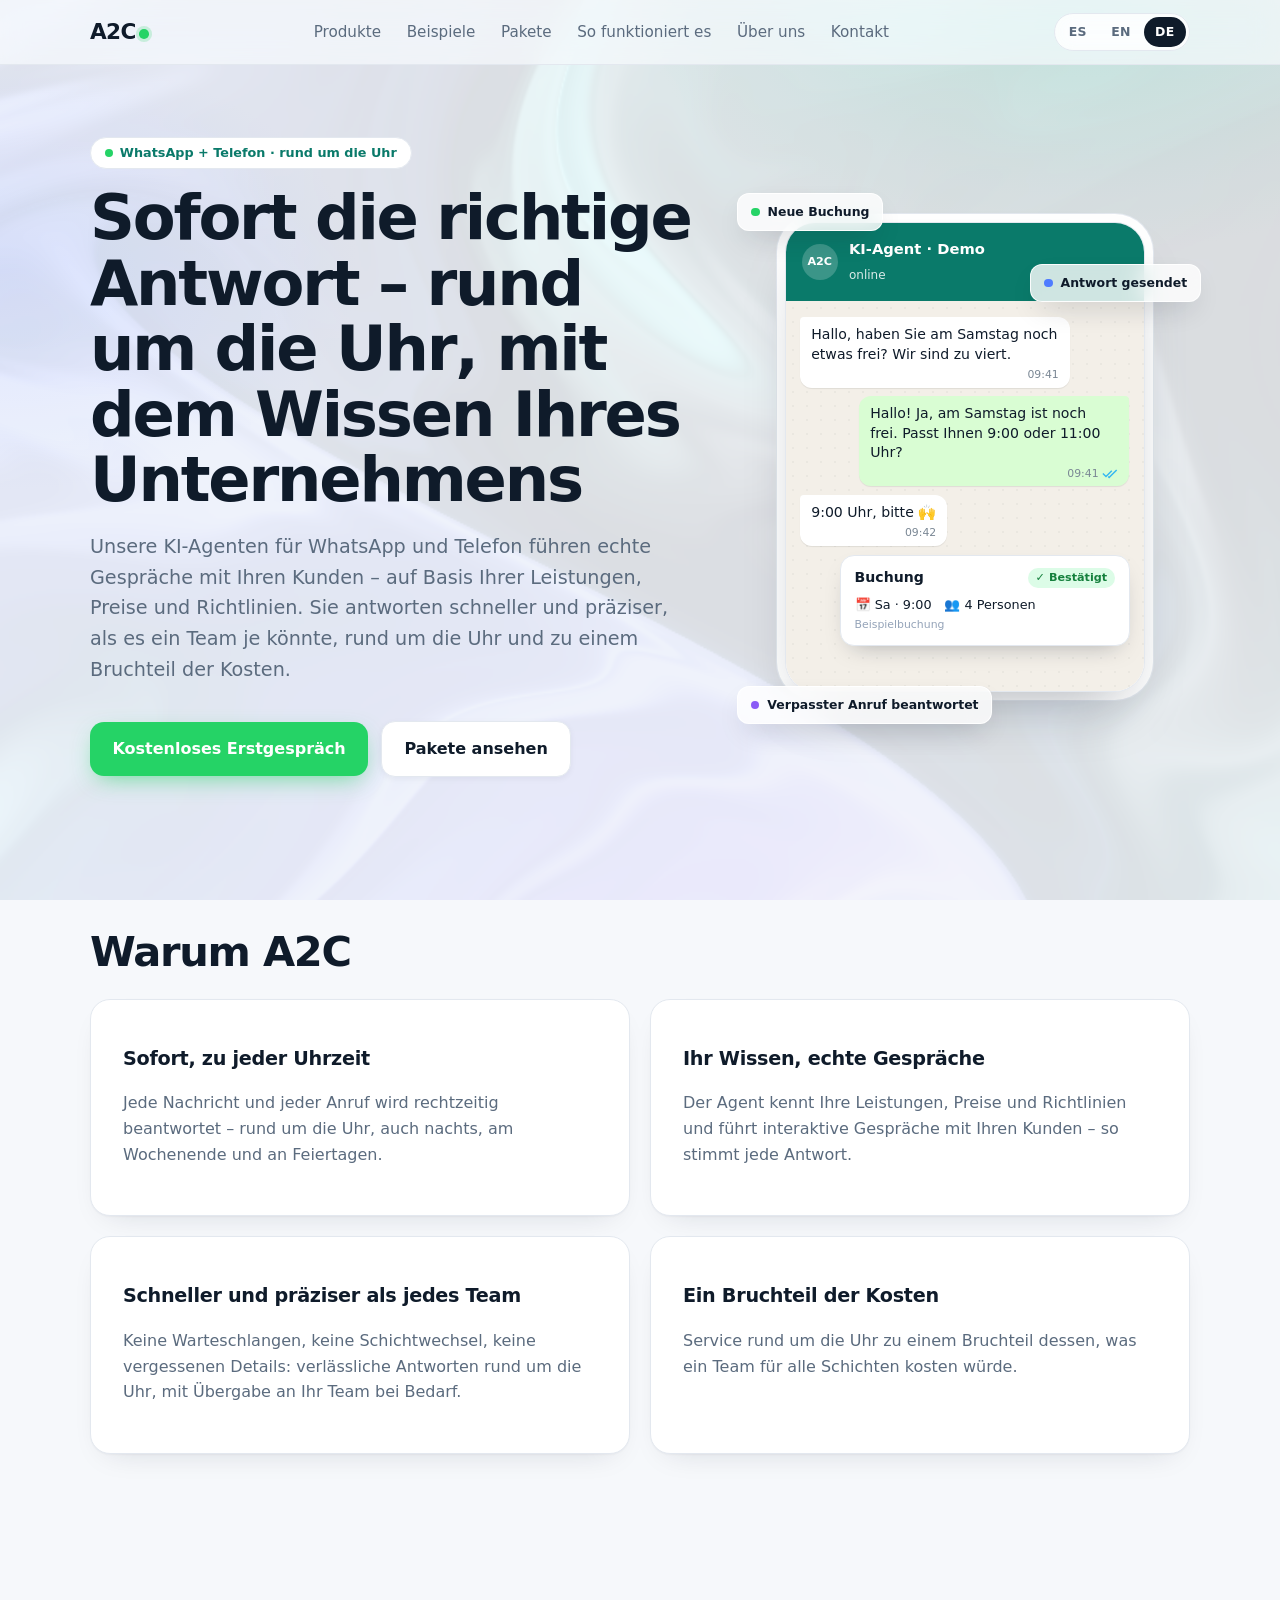
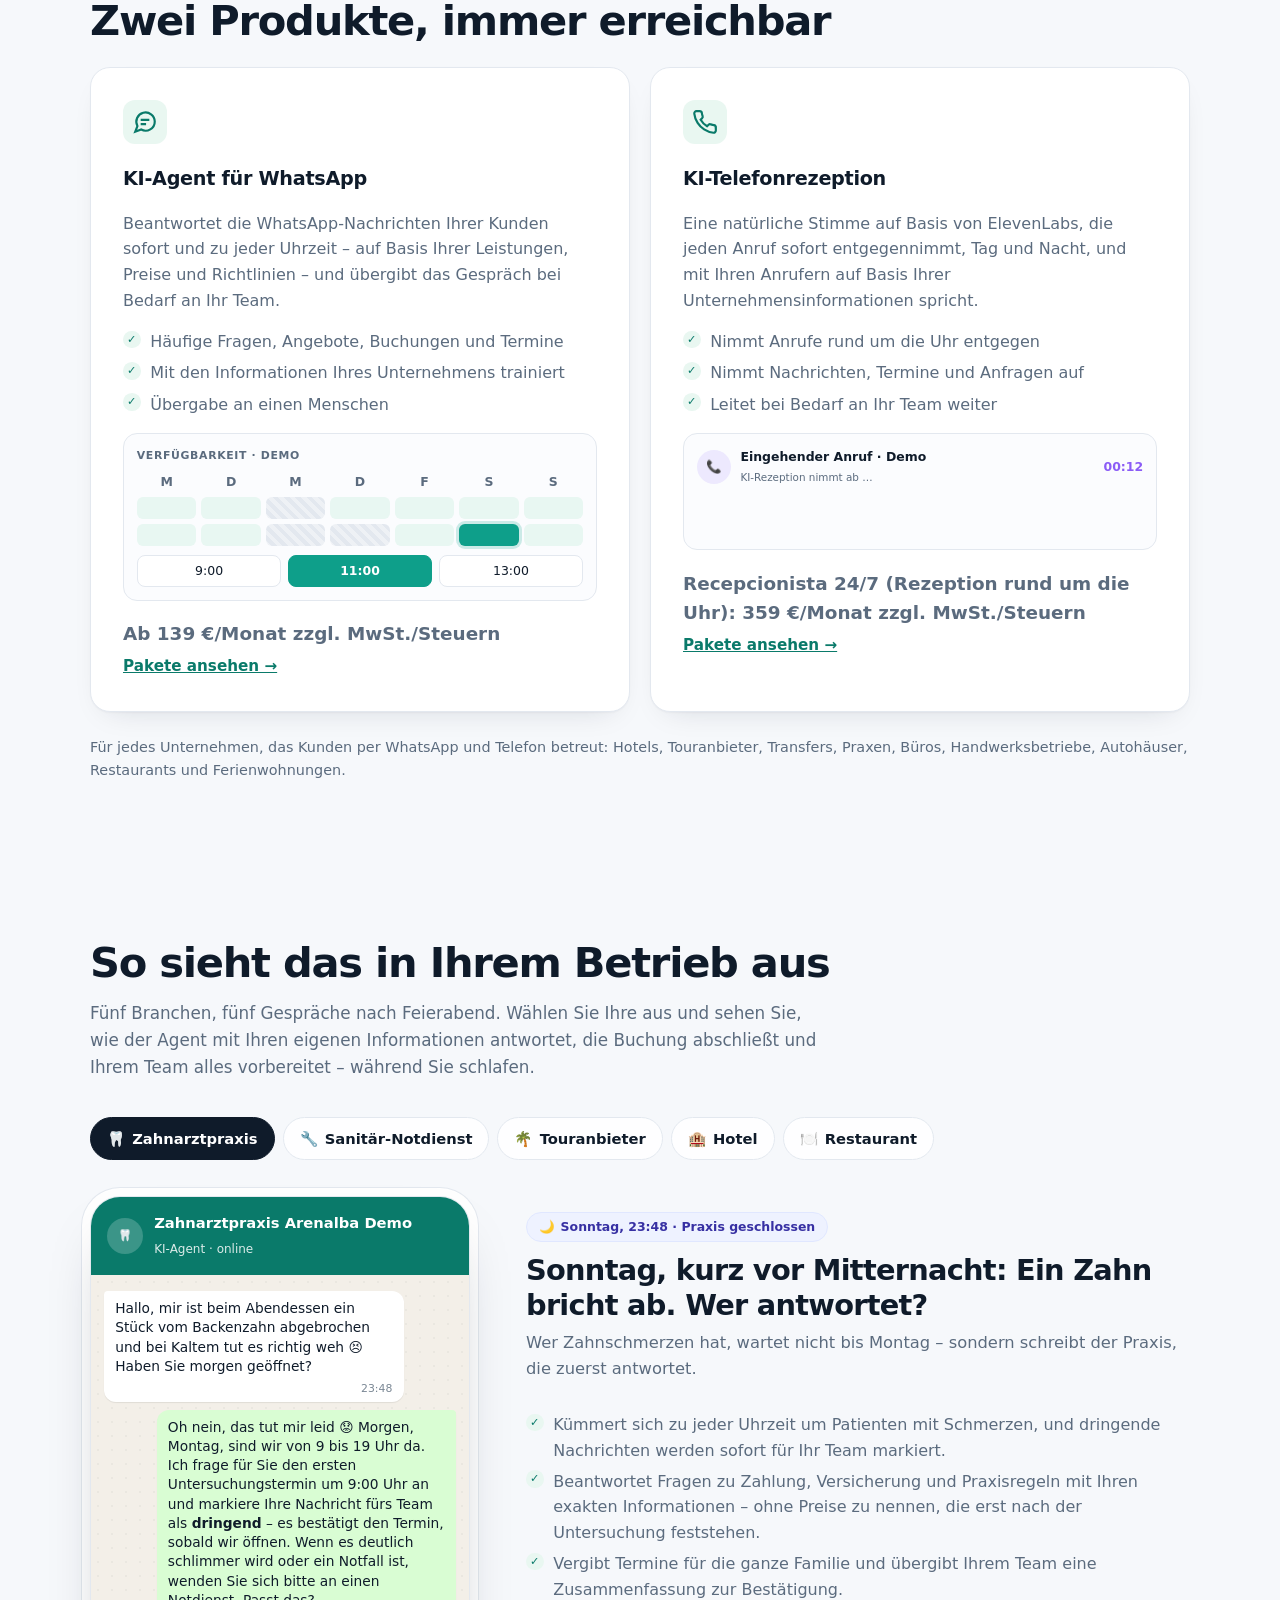
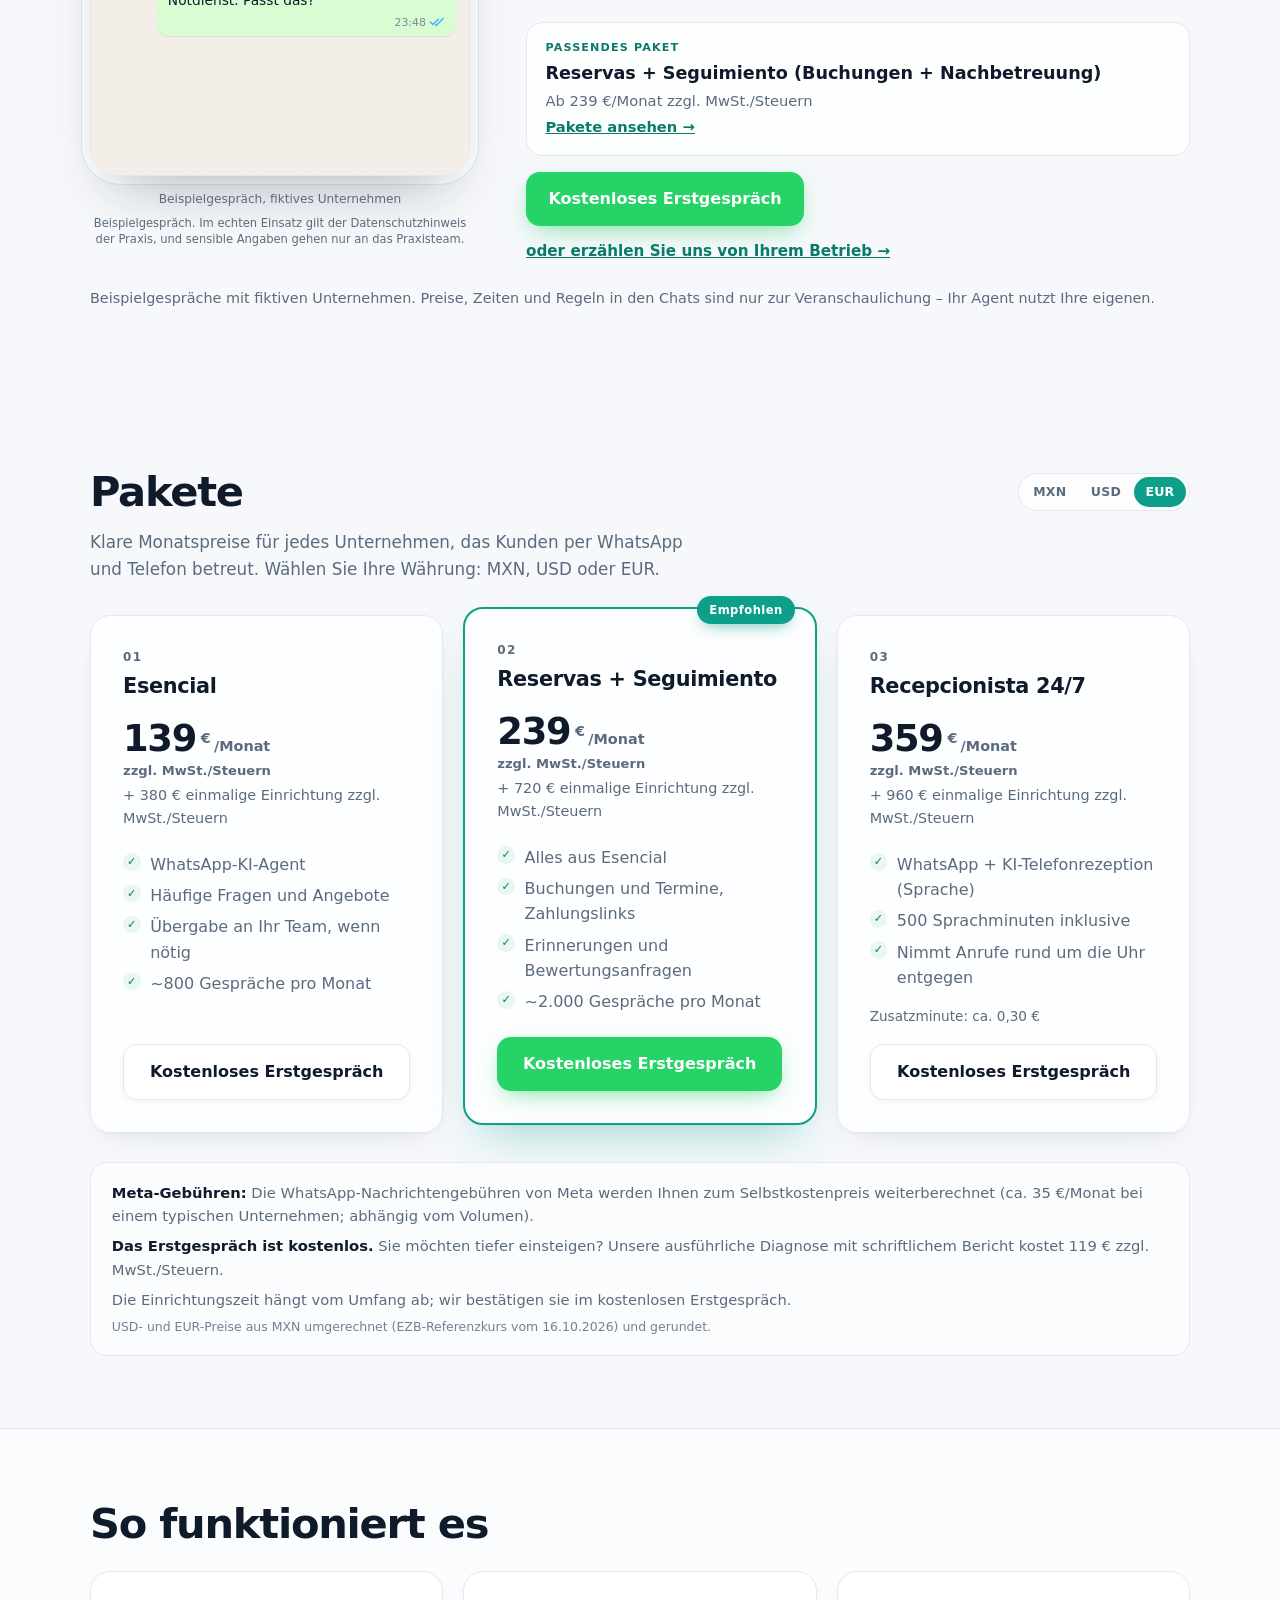
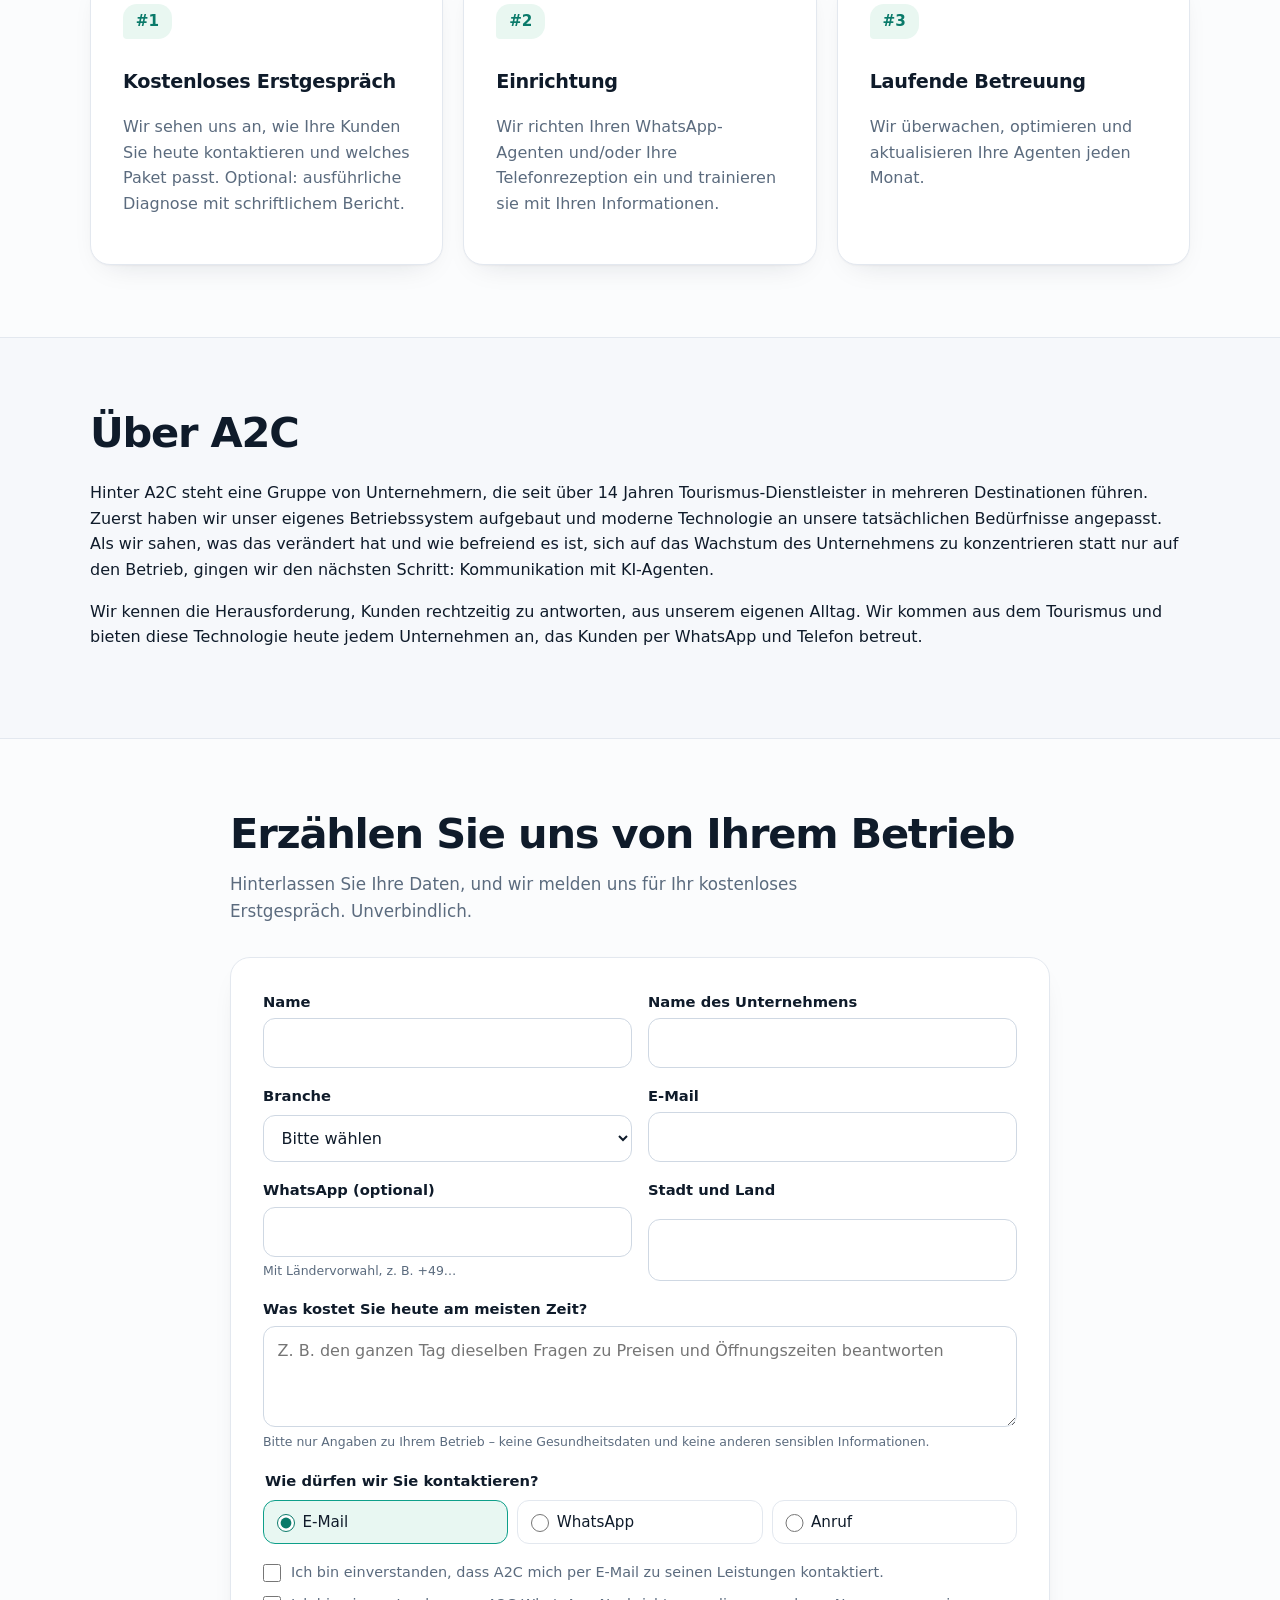
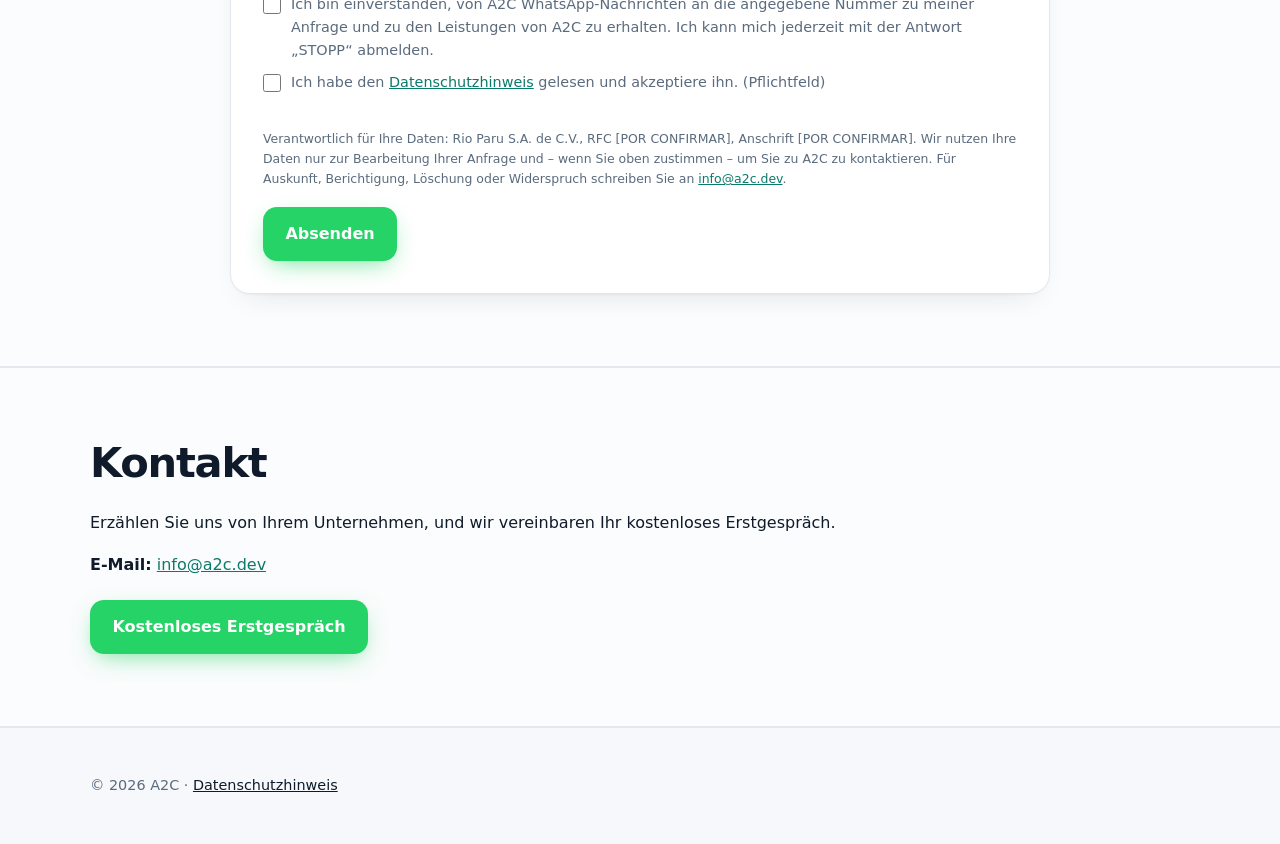
==== commit dc0eec41: "Showcase: fictional demo names checked against Quintana Roo listings; package brand names with EN/DE" ====
--- a/de/index.html
+++ b/de/index.html
@@ -33,7 +33,7 @@
 <script src="/showcase.js" defer></script>
 <script src="/lead-form.js" defer></script>
 <script type="application/ld+json">
-{"@context":"https://schema.org","@type":"ProfessionalService","name":"A2C","url":"https://a2c.dev/de/","description":"KI-Agenten für WhatsApp und eine KI-Telefonrezeption, die sofort antworten – rund um die Uhr, mit dem Wissen des jeweiligen Unternehmens: seinen Leistungen, Preisen und Richtlinien.","areaServed":[{"@type":"Country","name":"Mexico"},{"@type":"Place","name":"Latin America"},{"@type":"Country","name":"Spain"},{"@type":"Country","name":"United States"},{"@type":"Country","name":"United Kingdom"},{"@type":"Country","name":"Germany"},{"@type":"Country","name":"Austria"},{"@type":"Country","name":"Switzerland"}],"email":"info@a2c.dev","makesOffer":[{"@type":"Offer","name":"Esencial","description":"WhatsApp-KI-Agent: häufige Fragen, Angebote, Übergabe an Ihr Team, ~800 Gespräche/Monat.","price":2900,"priceCurrency":"MXN","priceSpecification":[{"@type":"UnitPriceSpecification","price":2900,"priceCurrency":"MXN","unitCode":"MON","referenceQuantity":{"@type":"QuantitativeValue","value":1,"unitCode":"MON"},"valueAddedTaxIncluded":false},{"@type":"UnitPriceSpecification","name":"Setup","price":7900,"priceCurrency":"MXN","valueAddedTaxIncluded":false},{"@type":"UnitPriceSpecification","price":159,"priceCurrency":"USD","unitCode":"MON","referenceQuantity":{"@type":"QuantitativeValue","value":1,"unitCode":"MON"},"valueAddedTaxIncluded":false},{"@type":"UnitPriceSpecification","name":"Setup","price":430,"priceCurrency":"USD","valueAddedTaxIncluded":false},{"@type":"UnitPriceSpecification","price":139,"priceCurrency":"EUR","unitCode":"MON","referenceQuantity":{"@type":"QuantitativeValue","value":1,"unitCode":"MON"},"valueAddedTaxIncluded":false},{"@type":"UnitPriceSpecification","name":"Setup","price":380,"priceCurrency":"EUR","valueAddedTaxIncluded":false}],"itemOffered":{"@type":"Service","name":"Esencial"}},{"@type":"Offer","name":"Reservas + Seguimiento","description":"Alles aus Esencial + Buchungen und Termine, Zahlungslinks, Erinnerungen und Bewertungsanfragen, ~2.000 Gespräche/Monat.","price":4900,"priceCurrency":"MXN","priceSpecification":[{"@type":"UnitPriceSpecification","price":4900,"priceCurrency":"MXN","unitCode":"MON","referenceQuantity":{"@type":"QuantitativeValue","value":1,"unitCode":"MON"},"valueAddedTaxIncluded":false},{"@type":"UnitPriceSpecification","name":"Setup","price":14900,"priceCurrency":"MXN","valueAddedTaxIncluded":false},{"@type":"UnitPriceSpecification","price":269,"priceCurrency":"USD","unitCode":"MON","referenceQuantity":{"@type":"QuantitativeValue","value":1,"unitCode":"MON"},"valueAddedTaxIncluded":false},{"@type":"UnitPriceSpecification","name":"Setup","price":810,"priceCurrency":"USD","valueAddedTaxIncluded":false},{"@type":"UnitPriceSpecification","price":239,"priceCurrency":"EUR","unitCode":"MON","referenceQuantity":{"@type":"QuantitativeValue","value":1,"unitCode":"MON"},"valueAddedTaxIncluded":false},{"@type":"UnitPriceSpecification","name":"Setup","price":720,"priceCurrency":"EUR","valueAddedTaxIncluded":false}],"itemOffered":{"@type":"Service","name":"Reservas + Seguimiento"}},{"@type":"Offer","name":"Recepcionista 24/7","description":"WhatsApp + KI-Telefonrezeption, inklusive 500 Sprachminuten.","price":7500,"priceCurrency":"MXN","priceSpecification":[{"@type":"UnitPriceSpecification","price":7500,"priceCurrency":"MXN","unitCode":"MON","referenceQuantity":{"@type":"QuantitativeValue","value":1,"unitCode":"MON"},"valueAddedTaxIncluded":false},{"@type":"UnitPriceSpecification","name":"Setup","price":19900,"priceCurrency":"MXN","valueAddedTaxIncluded":false},{"@type":"UnitPriceSpecification","price":409,"priceCurrency":"USD","unitCode":"MON","referenceQuantity":{"@type":"QuantitativeValue","value":1,"unitCode":"MON"},"valueAddedTaxIncluded":false},{"@type":"UnitPriceSpecification","name":"Setup","price":1080,"priceCurrency":"USD","valueAddedTaxIncluded":false},{"@type":"UnitPriceSpecification","price":359,"priceCurrency":"EUR","unitCode":"MON","referenceQuantity":{"@type":"QuantitativeValue","value":1,"unitCode":"MON"},"valueAddedTaxIncluded":false},{"@type":"UnitPriceSpecification","name":"Setup","price":960,"priceCurrency":"EUR","valueAddedTaxIncluded":false}],"itemOffered":{"@type":"Service","name":"Recepcionista 24/7"}},{"@type":"Offer","name":"Erstgespräch","price":0,"priceCurrency":"MXN","itemOffered":{"@type":"Service","name":"Kostenloses Erstgespräch"}},{"@type":"Offer","name":"Detaillierte Diagnose","price":2500,"priceCurrency":"MXN","priceSpecification":[{"@type":"PriceSpecification","price":2500,"priceCurrency":"MXN","valueAddedTaxIncluded":false},{"@type":"PriceSpecification","price":139,"priceCurrency":"USD","valueAddedTaxIncluded":false},{"@type":"PriceSpecification","price":119,"priceCurrency":"EUR","valueAddedTaxIncluded":false}],"itemOffered":{"@type":"Service","name":"Diagnose mit schriftlichem Bericht"}}]}
+{"@context":"https://schema.org","@type":"ProfessionalService","name":"A2C","url":"https://a2c.dev/de/","description":"KI-Agenten für WhatsApp und eine KI-Telefonrezeption, die sofort antworten – rund um die Uhr, mit dem Wissen des jeweiligen Unternehmens: seinen Leistungen, Preisen und Richtlinien.","areaServed":[{"@type":"Country","name":"Mexico"},{"@type":"Place","name":"Latin America"},{"@type":"Country","name":"Spain"},{"@type":"Country","name":"United States"},{"@type":"Country","name":"United Kingdom"},{"@type":"Country","name":"Germany"},{"@type":"Country","name":"Austria"},{"@type":"Country","name":"Switzerland"}],"email":"info@a2c.dev","makesOffer":[{"@type":"Offer","name":"Esencial","description":"Basis – WhatsApp-KI-Agent: häufige Fragen, Angebote, Übergabe an Ihr Team, ~800 Gespräche/Monat.","price":2900,"priceCurrency":"MXN","priceSpecification":[{"@type":"UnitPriceSpecification","price":2900,"priceCurrency":"MXN","unitCode":"MON","referenceQuantity":{"@type":"QuantitativeValue","value":1,"unitCode":"MON"},"valueAddedTaxIncluded":false},{"@type":"UnitPriceSpecification","name":"Setup","price":7900,"priceCurrency":"MXN","valueAddedTaxIncluded":false},{"@type":"UnitPriceSpecification","price":159,"priceCurrency":"USD","unitCode":"MON","referenceQuantity":{"@type":"QuantitativeValue","value":1,"unitCode":"MON"},"valueAddedTaxIncluded":false},{"@type":"UnitPriceSpecification","name":"Setup","price":430,"priceCurrency":"USD","valueAddedTaxIncluded":false},{"@type":"UnitPriceSpecification","price":139,"priceCurrency":"EUR","unitCode":"MON","referenceQuantity":{"@type":"QuantitativeValue","value":1,"unitCode":"MON"},"valueAddedTaxIncluded":false},{"@type":"UnitPriceSpecification","name":"Setup","price":380,"priceCurrency":"EUR","valueAddedTaxIncluded":false}],"itemOffered":{"@type":"Service","name":"Esencial","alternateName":"Basis"},"alternateName":"Basis"},{"@type":"Offer","name":"Reservas + Seguimiento","description":"Buchungen + Nachbetreuung – Alles aus Esencial + Buchungen und Termine, Zahlungslinks, Erinnerungen und Bewertungsanfragen, ~2.000 Gespräche/Monat.","price":4900,"priceCurrency":"MXN","priceSpecification":[{"@type":"UnitPriceSpecification","price":4900,"priceCurrency":"MXN","unitCode":"MON","referenceQuantity":{"@type":"QuantitativeValue","value":1,"unitCode":"MON"},"valueAddedTaxIncluded":false},{"@type":"UnitPriceSpecification","name":"Setup","price":14900,"priceCurrency":"MXN","valueAddedTaxIncluded":false},{"@type":"UnitPriceSpecification","price":269,"priceCurrency":"USD","unitCode":"MON","referenceQuantity":{"@type":"QuantitativeValue","value":1,"unitCode":"MON"},"valueAddedTaxIncluded":false},{"@type":"UnitPriceSpecification","name":"Setup","price":810,"priceCurrency":"USD","valueAddedTaxIncluded":false},{"@type":"UnitPriceSpecification","price":239,"priceCurrency":"EUR","unitCode":"MON","referenceQuantity":{"@type":"QuantitativeValue","value":1,"unitCode":"MON"},"valueAddedTaxIncluded":false},{"@type":"UnitPriceSpecification","name":"Setup","price":720,"priceCurrency":"EUR","valueAddedTaxIncluded":false}],"itemOffered":{"@type":"Service","name":"Reservas + Seguimiento","alternateName":"Buchungen + Nachbetreuung"},"alternateName":"Buchungen + Nachbetreuung"},{"@type":"Offer","name":"Recepcionista 24/7","description":"Rezeption rund um die Uhr – WhatsApp + KI-Telefonrezeption, inklusive 500 Sprachminuten.","price":7500,"priceCurrency":"MXN","priceSpecification":[{"@type":"UnitPriceSpecification","price":7500,"priceCurrency":"MXN","unitCode":"MON","referenceQuantity":{"@type":"QuantitativeValue","value":1,"unitCode":"MON"},"valueAddedTaxIncluded":false},{"@type":"UnitPriceSpecification","name":"Setup","price":19900,"priceCurrency":"MXN","valueAddedTaxIncluded":false},{"@type":"UnitPriceSpecification","price":409,"priceCurrency":"USD","unitCode":"MON","referenceQuantity":{"@type":"QuantitativeValue","value":1,"unitCode":"MON"},"valueAddedTaxIncluded":false},{"@type":"UnitPriceSpecification","name":"Setup","price":1080,"priceCurrency":"USD","valueAddedTaxIncluded":false},{"@type":"UnitPriceSpecification","price":359,"priceCurrency":"EUR","unitCode":"MON","referenceQuantity":{"@type":"QuantitativeValue","value":1,"unitCode":"MON"},"valueAddedTaxIncluded":false},{"@type":"UnitPriceSpecification","name":"Setup","price":960,"priceCurrency":"EUR","valueAddedTaxIncluded":false}],"itemOffered":{"@type":"Service","name":"Recepcionista 24/7","alternateName":"Rezeption rund um die Uhr"},"alternateName":"Rezeption rund um die Uhr"},{"@type":"Offer","name":"Erstgespräch","price":0,"priceCurrency":"MXN","itemOffered":{"@type":"Service","name":"Kostenloses Erstgespräch"}},{"@type":"Offer","name":"Detaillierte Diagnose","price":2500,"priceCurrency":"MXN","priceSpecification":[{"@type":"PriceSpecification","price":2500,"priceCurrency":"MXN","valueAddedTaxIncluded":false},{"@type":"PriceSpecification","price":139,"priceCurrency":"USD","valueAddedTaxIncluded":false},{"@type":"PriceSpecification","price":119,"priceCurrency":"EUR","valueAddedTaxIncluded":false}],"itemOffered":{"@type":"Service","name":"Diagnose mit schriftlichem Bericht"}}]}
 </script>
 </head>
 <body>
@@ -96,7 +96,7 @@
 <p data-es="Una voz natural construida sobre ElevenLabs que contesta cada llamada al momento, de día y de noche, y conversa con tus clientes usando la información de tu negocio." data-en="A natural voice built on ElevenLabs that picks up every call right away, day and night, and talks with your callers using your business information." data-de="Eine natürliche Stimme auf Basis von ElevenLabs, die jeden Anruf sofort entgegennimmt, Tag und Nacht, und mit Ihren Anrufern auf Basis Ihrer Unternehmensinformationen spricht.">Eine natürliche Stimme auf Basis von ElevenLabs, die jeden Anruf sofort entgegennimmt, Tag und Nacht, und mit Ihren Anrufern auf Basis Ihrer Unternehmensinformationen spricht.</p>
 <ul class="chk"><li data-es="Contesta llamadas 24/7" data-en="Answers calls 24/7" data-de="Nimmt Anrufe rund um die Uhr entgegen">Nimmt Anrufe rund um die Uhr entgegen</li><li data-es="Toma recados, citas y solicitudes" data-en="Takes messages, appointments and requests" data-de="Nimmt Nachrichten, Termine und Anfragen auf">Nimmt Nachrichten, Termine und Anfragen auf</li><li data-es="Transfiere a tu equipo cuando hace falta" data-en="Transfers to your team when needed" data-de="Leitet bei Bedarf an Ihr Team weiter">Leitet bei Bedarf an Ihr Team weiter</li></ul>
 <div class="mock call" aria-hidden="true"><div class="call-h"><span class="ring">📞</span><div><b><span data-es="Llamada entrante · demo" data-en="Incoming call · demo" data-de="Eingehender Anruf · Demo">Eingehender Anruf · Demo</span></b><small><span data-es="Recepcionista IA contestando…" data-en="AI receptionist answering…" data-de="KI-Rezeption nimmt ab …">KI-Rezeption nimmt ab …</span></small></div><span class="live">00:12</span></div><div class="wave"><i style="--d:0"></i><i style="--d:1"></i><i style="--d:2"></i><i style="--d:3"></i><i style="--d:4"></i><i style="--d:5"></i><i style="--d:6"></i><i style="--d:7"></i><i style="--d:8"></i><i style="--d:9"></i><i style="--d:10"></i><i style="--d:11"></i><i style="--d:12"></i><i style="--d:13"></i><i style="--d:14"></i><i style="--d:15"></i><i style="--d:16"></i><i style="--d:17"></i><i style="--d:18"></i><i style="--d:19"></i><i style="--d:20"></i><i style="--d:21"></i><i style="--d:22"></i><i style="--d:23"></i><i style="--d:24"></i><i style="--d:25"></i><i style="--d:26"></i><i style="--d:27"></i></div></div>
-<p class="price" data-price="recep" data-pkg="recepcionista">Recepcionista 24/7: 359 €/Monat zzgl. MwSt./Steuern</p><p class="quote"><a href="#paquetes" data-es="Ver paquetes →" data-en="See packages →" data-de="Pakete ansehen →">Pakete ansehen →</a></p>
+<p class="price" data-price="recep" data-pkg="recepcionista">Recepcionista 24/7 (Rezeption rund um die Uhr): 359 €/Monat zzgl. MwSt./Steuern</p><p class="quote"><a href="#paquetes" data-es="Ver paquetes →" data-en="See packages →" data-de="Pakete ansehen →">Pakete ansehen →</a></p>
 </article>
 </div>
 <p class="note" data-es="Para cualquier negocio que atiende clientes por WhatsApp y teléfono: hoteles, tour operadores, transfers, clínicas, despachos, oficios, agencias de autos, restaurantes y rentas vacacionales." data-en="For any business that serves customers on WhatsApp and by phone: hotels, tour operators, transfers, clinics, offices, trades, car dealerships, restaurants and vacation rentals." data-de="Für jedes Unternehmen, das Kunden per WhatsApp und Telefon betreut: Hotels, Touranbieter, Transfers, Praxen, Büros, Handwerksbetriebe, Autohäuser, Restaurants und Ferienwohnungen.">Für jedes Unternehmen, das Kunden per WhatsApp und Telefon betreut: Hotels, Touranbieter, Transfers, Praxen, Büros, Handwerksbetriebe, Autohäuser, Restaurants und Ferienwohnungen.</p>
@@ -108,11 +108,11 @@
 <p class="lead sm sc-intro" data-es="Cinco negocios, cinco conversaciones fuera de horario. Elige el tuyo y mira cómo el agente responde con tu información, cierra la reserva y le deja todo listo a tu equipo mientras duermes." data-en="Five businesses, five after-hours conversations. Pick yours and watch the agent answer from your own information, close the booking and leave everything ready for your team while you sleep." data-de="Fünf Branchen, fünf Gespräche nach Feierabend. Wählen Sie Ihre aus und sehen Sie, wie der Agent mit Ihren eigenen Informationen antwortet, die Buchung abschließt und Ihrem Team alles vorbereitet – während Sie schlafen.">Fünf Branchen, fünf Gespräche nach Feierabend. Wählen Sie Ihre aus und sehen Sie, wie der Agent mit Ihren eigenen Informationen antwortet, die Buchung abschließt und Ihrem Team alles vorbereitet – während Sie schlafen.</p>
 <div class="sc" data-sc>
 <div class="sc-tabs" role="tablist" aria-label="Branchen" data-en-label="Industries" data-de-label="Branchen"><button type="button" class="sc-tab" role="tab" id="sc-tab-dental" aria-controls="sc-dental" aria-selected="true" tabindex="0"><span aria-hidden="true">🦷</span><span data-es="Clínica dental" data-en="Dental clinic" data-de="Zahnarztpraxis">Zahnarztpraxis</span></button><button type="button" class="sc-tab" role="tab" id="sc-tab-plomero" aria-controls="sc-plomero" aria-selected="false" tabindex="-1"><span aria-hidden="true">🔧</span><span data-es="Plomero" data-en="Plumber" data-de="Sanitär-Notdienst">Sanitär-Notdienst</span></button><button type="button" class="sc-tab" role="tab" id="sc-tab-tours" aria-controls="sc-tours" aria-selected="false" tabindex="-1"><span aria-hidden="true">🌴</span><span data-es="Tours" data-en="Tour operator" data-de="Touranbieter">Touranbieter</span></button><button type="button" class="sc-tab" role="tab" id="sc-tab-hotel" aria-controls="sc-hotel" aria-selected="false" tabindex="-1"><span aria-hidden="true">🏨</span><span data-es="Hotel" data-en="Hotel" data-de="Hotel">Hotel</span></button><button type="button" class="sc-tab" role="tab" id="sc-tab-restaurante" aria-controls="sc-restaurante" aria-selected="false" tabindex="-1"><span aria-hidden="true">🍽️</span><span data-es="Restaurante" data-en="Restaurant" data-de="Restaurant">Restaurant</span></button></div>
-<div class="sc-panel" id="sc-dental" role="tabpanel" aria-labelledby="sc-tab-dental" tabindex="0"><div class="sc-head"><span class="sc-chip"><span aria-hidden="true">🌙</span> <span data-es="Domingo, 11:48 p.m. · clínica cerrada" data-en="Sunday, 11:48 PM · clinic closed" data-de="Sonntag, 23:48 · Praxis geschlossen">Sonntag, 23:48 · Praxis geschlossen</span></span><h3 data-es="Domingo, casi medianoche: se rompe una muela. ¿Quién contesta?" data-en="Sunday, nearly midnight: a tooth cracks. Who answers?" data-de="Sonntag, kurz vor Mitternacht: Ein Zahn bricht ab. Wer antwortet?">Sonntag, kurz vor Mitternacht: Ein Zahn bricht ab. Wer antwortet?</h3><p data-es="El paciente con dolor no espera al lunes: le escribe a la clínica que conteste primero." data-en="A patient in pain won&#x27;t wait for Monday. They message whichever clinic replies first." data-de="Wer Zahnschmerzen hat, wartet nicht bis Montag – sondern schreibt der Praxis, die zuerst antwortet.">Wer Zahnschmerzen hat, wartet nicht bis Montag – sondern schreibt der Praxis, die zuerst antwortet.</p></div><div class="sc-stage"><div class="phone"><div class="ph-top"><span class="av" aria-hidden="true">🦷</span><div><b><span data-es="Clínica Dental Arrecife Demo" data-en="Arrecife Dental Clinic Demo" data-de="Zahnarztpraxis Arrecife Demo">Zahnarztpraxis Arrecife Demo</span></b><small><span data-es="Agente IA · en línea" data-en="AI agent · online" data-de="KI-Agent · online">KI-Agent · online</span></small></div></div><div class="sc-thread" role="log" aria-label="Beispielgespräch, fiktives Unternehmen" data-en-label="Example conversation, fictional business" data-de-label="Beispielgespräch, fiktives Unternehmen"><div class="sc-i msg in"><span data-es="Hola, se me rompió un pedazo de muela cenando y me duele con lo frío 😣 ¿Mañana atienden?" data-en="Hi, a piece of my molar broke off at dinner and it hurts with anything cold 😣 Are you open tomorrow?" data-de="Hallo, mir ist beim Abendessen ein Stück vom Backenzahn abgebrochen und bei Kaltem tut es richtig weh 😣 Haben Sie morgen geöffnet?">Hallo, mir ist beim Abendessen ein Stück vom Backenzahn abgebrochen und bei Kaltem tut es richtig weh 😣 Haben Sie morgen geöffnet?</span><i class="sc-t"><i data-es="11:48 p.m." data-en="11:48 PM" data-de="23:48">23:48</i></i></div><div class="sc-i msg out"><span data-es="Lamento mucho eso 😟 Mañana lunes abrimos de 9:00 a 19:00. Te pido la primera valoración del día, a las 9:00, y le marco tu mensaje al equipo como &lt;b&gt;urgente&lt;/b&gt;: lo confirman en cuanto abran. Si empeora mucho o es una emergencia, acude a un servicio de urgencias. ¿Te funciona?" data-en="So sorry to hear that 😟 We open tomorrow, Monday, 9 am to 7 pm. I&#x27;ll request the first exam of the day for you, 9:00 am, and flag your message to the team as &lt;b&gt;urgent&lt;/b&gt;: they confirm it as soon as we open. If it gets much worse or it&#x27;s an emergency, please go to an emergency service. Does that work?" data-de="Oh nein, das tut mir leid 😟 Morgen, Montag, sind wir von 9 bis 19 Uhr da. Ich frage für Sie den ersten Untersuchungstermin um 9:00 Uhr an und markiere Ihre Nachricht fürs Team als &lt;b&gt;dringend&lt;/b&gt; – es bestätigt den Termin, sobald wir öffnen. Wenn es deutlich schlimmer wird oder ein Notfall ist, wenden Sie sich bitte an einen Notdienst. Passt das?">Oh nein, das tut mir leid 😟 Morgen, Montag, sind wir von 9 bis 19 Uhr da. Ich frage für Sie den ersten Untersuchungstermin um 9:00 Uhr an und markiere Ihre Nachricht fürs Team als <b>dringend</b> – es bestätigt den Termin, sobald wir öffnen. Wenn es deutlich schlimmer wird oder ein Notfall ist, wenden Sie sich bitte an einen Notdienst. Passt das?</span><i class="sc-t"><i data-es="11:48 p.m." data-en="11:48 PM" data-de="23:48">23:48</i><svg class="tk" viewBox="0 0 18 12" aria-hidden="true"><path d="M1 6l3.5 3.5L11 3M7 9.5L8 10.5 16.5 2" fill="none" stroke="currentColor" stroke-width="1.6"/></svg></i></div><div class="sc-i msg in"><span data-es="Sí, porfa. ¿Cuánto cuesta? ¿Y aceptan tarjeta?" data-en="Yes please. How much will it be? Do you take cards?" data-de="Ja, gerne. Was kostet das? Und kann ich mit Karte zahlen?">Ja, gerne. Was kostet das? Und kann ich mit Karte zahlen?</span><i class="sc-t"><i data-es="11:50 p.m." data-en="11:50 PM" data-de="23:50">23:50</i></i></div><div class="sc-i msg out"><span data-es="El costo depende de lo que vea el dentista: en la valoración te da un presupuesto por escrito antes de cualquier tratamiento ✍️ Aceptamos efectivo (MXN y USD), Visa, Mastercard, Amex y transferencia, con meses sin intereses en tratamientos seleccionados." data-en="It depends on what the dentist finds: at the exam you get a written quote before any treatment ✍️ We take cash (MXN and USD), Visa, Mastercard, Amex and bank transfer, with interest-free instalments on selected treatments." data-de="Das hängt vom Befund ab: Bei der Untersuchung bekommen Sie einen schriftlichen Kostenvoranschlag, bevor irgendetwas behandelt wird ✍️ Wir nehmen Bargeld, Visa, Mastercard, Amex und Überweisung; für ausgewählte Behandlungen ist Ratenzahlung möglich.">Das hängt vom Befund ab: Bei der Untersuchung bekommen Sie einen schriftlichen Kostenvoranschlag, bevor irgendetwas behandelt wird ✍️ Wir nehmen Bargeld, Visa, Mastercard, Amex und Überweisung; für ausgewählte Behandlungen ist Ratenzahlung möglich.</span><i class="sc-t"><i data-es="11:50 p.m." data-en="11:50 PM" data-de="23:50">23:50</i><svg class="tk" viewBox="0 0 18 12" aria-hidden="true"><path d="M1 6l3.5 3.5L11 3M7 9.5L8 10.5 16.5 2" fill="none" stroke="currentColor" stroke-width="1.6"/></svg></i></div><div class="sc-i msg in"><span data-es="Ok. Tengo seguro de gastos médicos, ¿sirve?" data-en="Ok. Can I use my health insurance?" data-de="Ok. Zahlt das meine Krankenversicherung?">Ok. Zahlt das meine Krankenversicherung?</span><i class="sc-t"><i data-es="11:51 p.m." data-en="11:51 PM" data-de="23:51">23:51</i></i></div><div class="sc-i msg out"><span data-es="No facturamos directo a aseguradoras, pero te damos factura (CFDI) y recibo detallado para pedir tu reembolso. Trae identificación y, si tienes, radiografías previas." data-en="We don&#x27;t bill insurers directly, but we give you an official invoice and an itemized receipt so you can claim it back. Bring ID and any previous X-rays." data-de="Wir rechnen nicht direkt mit Versicherungen ab, aber Sie bekommen eine offizielle Rechnung und eine detaillierte Quittung für die Erstattung. Bringen Sie bitte Ihren Ausweis und, falls vorhanden, alte Röntgenbilder mit.">Wir rechnen nicht direkt mit Versicherungen ab, aber Sie bekommen eine offizielle Rechnung und eine detaillierte Quittung für die Erstattung. Bringen Sie bitte Ihren Ausweis und, falls vorhanden, alte Röntgenbilder mit.</span><i class="sc-t"><i data-es="11:51 p.m." data-en="11:51 PM" data-de="23:51">23:51</i><svg class="tk" viewBox="0 0 18 12" aria-hidden="true"><path d="M1 6l3.5 3.5L11 3M7 9.5L8 10.5 16.5 2" fill="none" stroke="currentColor" stroke-width="1.6"/></svg></i></div><div class="sc-i bk sc-card"><div class="bk-h"><b><span data-es="Solicitud de cita" data-en="Appointment request" data-de="Terminanfrage">Terminanfrage</span></b><span class="ok">✓ <span data-es="Urgente" data-en="Urgent" data-de="Dringend">Dringend</span></span></div><div class="bk-r"><span data-es="📅 Lun · 9:00" data-en="📅 Mon · 9:00 am" data-de="📅 Mo · 9:00">📅 Mo · 9:00</span><span data-es="🦷 Valoración" data-en="🦷 Exam" data-de="🦷 Untersuchung">🦷 Untersuchung</span><span data-es="⏳ Por confirmar al abrir" data-en="⏳ To confirm at opening" data-de="⏳ Bestätigung bei Öffnung">⏳ Bestätigung bei Öffnung</span></div></div><div class="sc-i msg out"><span data-es="¿Alguien más de tu familia necesita cita? Puedo apartar el horario de justo después." data-en="Does anyone else in your family need an appointment? I can hold the slot right after yours." data-de="Braucht noch jemand aus Ihrer Familie einen Termin? Ich kann Ihnen den direkt danach freihalten.">Braucht noch jemand aus Ihrer Familie einen Termin? Ich kann Ihnen den direkt danach freihalten.</span><i class="sc-t"><i data-es="11:52 p.m." data-en="11:52 PM" data-de="23:52">23:52</i><svg class="tk" viewBox="0 0 18 12" aria-hidden="true"><path d="M1 6l3.5 3.5L11 3M7 9.5L8 10.5 16.5 2" fill="none" stroke="currentColor" stroke-width="1.6"/></svg></i></div><div class="sc-i msg in"><span data-es="Mi hija, le toca limpieza 🙌" data-en="My daughter&#x27;s due for a cleaning 🙌" data-de="Meine Tochter müsste mal wieder zur Zahnreinigung 🙌">Meine Tochter müsste mal wieder zur Zahnreinigung 🙌</span><i class="sc-t"><i data-es="11:52 p.m." data-en="11:52 PM" data-de="23:52">23:52</i></i></div><div class="sc-i msg out"><span data-es="Anotado: limpieza para tu hija a las 9:45. Como es menor, viene contigo 😊 Mañana a primera hora el equipo te escribe para confirmar las dos citas." data-en="Done: cleaning for your daughter at 9:45 am. As she&#x27;s under 18, she comes with you 😊 The team will message you first thing to confirm both." data-de="Notiert: Zahnreinigung für Ihre Tochter um 9:45 Uhr. Da sie minderjährig ist, kommt sie mit Ihnen 😊 Das Team meldet sich morgen früh und bestätigt beide Termine.">Notiert: Zahnreinigung für Ihre Tochter um 9:45 Uhr. Da sie minderjährig ist, kommt sie mit Ihnen 😊 Das Team meldet sich morgen früh und bestätigt beide Termine.</span><i class="sc-t"><i data-es="11:53 p.m." data-en="11:53 PM" data-de="23:53">23:53</i><svg class="tk" viewBox="0 0 18 12" aria-hidden="true"><path d="M1 6l3.5 3.5L11 3M7 9.5L8 10.5 16.5 2" fill="none" stroke="currentColor" stroke-width="1.6"/></svg></i></div><div class="sc-i sc-sys">🔔 <span data-es="Resumen enviado al equipo: mensaje urgente + limpieza familiar, confirmar a las 9:00" data-en="Summary sent to the team: urgent message + family cleaning, confirm at 9:00 am" data-de="Zusammenfassung ans Team: dringende Nachricht + Familientermin, Bestätigung um 9:00">Zusammenfassung ans Team: dringende Nachricht + Familientermin, Bestätigung um 9:00</span></div></div></div><p class="sc-label" data-es="Conversación de ejemplo, negocio ficticio" data-en="Example conversation, fictional business" data-de="Beispielgespräch, fiktives Unternehmen">Beispielgespräch, fiktives Unternehmen</p><p class="sc-privacy" data-es="Conversación de ejemplo. En uso real aplica el aviso de privacidad de la clínica y los datos sensibles solo llegan al equipo de la clínica." data-en="Example conversation. In real use, the clinic&#x27;s privacy notice applies and sensitive details go only to the clinic team." data-de="Beispielgespräch. Im echten Einsatz gilt der Datenschutzhinweis der Praxis, und sensible Angaben gehen nur an das Praxisteam.">Beispielgespräch. Im echten Einsatz gilt der Datenschutzhinweis der Praxis, und sensible Angaben gehen nur an das Praxisteam.</p><button type="button" class="sc-replay" hidden><span data-es="↻ Ver de nuevo" data-en="↻ Replay" data-de="↻ Noch einmal abspielen">↻ Noch einmal abspielen</span></button></div><div class="sc-out"><ul class="chk"><li data-es="Atiende a pacientes con dolor a cualquier hora, y los mensajes urgentes se marcan para tu equipo de inmediato." data-en="Looks after patients in pain at any hour, and urgent messages are flagged to the team right away." data-de="Kümmert sich zu jeder Uhrzeit um Patienten mit Schmerzen, und dringende Nachrichten werden sofort für Ihr Team markiert.">Kümmert sich zu jeder Uhrzeit um Patienten mit Schmerzen, und dringende Nachrichten werden sofort für Ihr Team markiert.</li><li data-es="Responde pagos, seguros y políticas con la información exacta de tu clínica, sin prometer precios que requieren valoración." data-en="Answers payment, insurance and policy questions with your clinic&#x27;s exact information, without quoting prices that need an exam." data-de="Beantwortet Fragen zu Zahlung, Versicherung und Praxisregeln mit Ihren exakten Informationen – ohne Preise zu nennen, die erst nach der Untersuchung feststehen.">Beantwortet Fragen zu Zahlung, Versicherung und Praxisregeln mit Ihren exakten Informationen – ohne Preise zu nennen, die erst nach der Untersuchung feststehen.</li><li data-es="Agenda citas para toda la familia y entrega a tu equipo un resumen listo para confirmar." data-en="Books the whole family in and hands your team a summary ready to confirm." data-de="Vergibt Termine für die ganze Familie und übergibt Ihrem Team eine Zusammenfassung zur Bestätigung.">Vergibt Termine für die ganze Familie und übergibt Ihrem Team eine Zusammenfassung zur Bestätigung.</li></ul><div class="sc-pkg"><small data-es="Paquete sugerido" data-en="Suggested package" data-de="Passendes Paket">Passendes Paket</small><b>Reservas + Seguimiento</b><span class="sc-price" data-price="from" data-pkg="reservas">Ab 239 €/Monat zzgl. MwSt./Steuern</span><a href="#paquetes" data-es="Ver paquetes →" data-en="See packages →" data-de="Pakete ansehen →">Pakete ansehen →</a></div><div class="sc-cta"><a class="btn" href="mailto:info@a2c.dev?subject=Kostenloses%20Erstgespr%C3%A4ch%20%E2%80%93%20A2C%20%28Zahnarztpraxis%29" data-es-href="mailto:info@a2c.dev?subject=Llamada%20gratis%20%E2%80%93%20A2C%20%28cl%C3%ADnica%20dental%29" data-en-href="mailto:info@a2c.dev?subject=Free%20call%20%E2%80%93%20A2C%20%28dental%20clinic%29" data-de-href="mailto:info@a2c.dev?subject=Kostenloses%20Erstgespr%C3%A4ch%20%E2%80%93%20A2C%20%28Zahnarztpraxis%29"><span data-es="Pide tu llamada gratis" data-en="Book your free call" data-de="Kostenloses Erstgespräch">Kostenloses Erstgespräch</span></a><a class="sc-formlink" href="#cuentanos" data-industry="dental" data-es="o cuéntanos de tu negocio →" data-en="or tell us about your business →" data-de="oder erzählen Sie uns von Ihrem Betrieb →">oder erzählen Sie uns von Ihrem Betrieb →</a></div></div></div>
-<div class="sc-panel sc-call" id="sc-plomero" role="tabpanel" aria-labelledby="sc-tab-plomero" tabindex="0"><div class="sc-head"><span class="sc-chip"><span aria-hidden="true">🌙</span> <span data-es="Sábado, 2:14 a.m. · llamada telefónica" data-en="Saturday, 2:14 AM · phone call" data-de="Samstag, 02:14 · Telefonanruf">Samstag, 02:14 · Telefonanruf</span></span><h3 data-es="Son las 2 de la mañana y hay agua por todo el piso de la cocina." data-en="It&#x27;s 2 AM and there&#x27;s water all over the kitchen floor." data-de="Es ist 2 Uhr nachts, und in der Küche steht das Wasser.">Es ist 2 Uhr nachts, und in der Küche steht das Wasser.</h3><p data-es="Quien llama a esa hora contrata al primero que contesta. Si nadie contesta, marca al siguiente de la lista." data-en="Whoever calls at that hour hires the first plumber who picks up. If you don&#x27;t, the next one on the list will." data-de="Wer um diese Uhrzeit anruft, beauftragt den Ersten, der abhebt. Heben Sie nicht ab, ruft er den Nächsten an.">Wer um diese Uhrzeit anruft, beauftragt den Ersten, der abhebt. Heben Sie nicht ab, ruft er den Nächsten an.</p></div><div class="sc-stage"><div class="phone"><div class="ph-top sc-calltop"><span class="av" aria-hidden="true">📞</span><div><b><span data-es="Plomería Pronto Demo" data-en="Pronto Plumbing Demo" data-de="Sanitär Pronto Demo">Sanitär Pronto Demo</span></b><small><span data-es="Recepcionista IA · llamada en curso" data-en="AI receptionist · call in progress" data-de="KI-Rezeption · Gespräch läuft">KI-Rezeption · Gespräch läuft</span></small></div><span class="sc-live" aria-hidden="true">●</span></div><div class="sc-thread" role="log" aria-label="Beispielgespräch, fiktives Unternehmen" data-en-label="Example conversation, fictional business" data-de-label="Beispielgespräch, fiktives Unternehmen"><div class="sc-i msg out"><b class="sp" data-es="Recepcionista IA" data-en="AI receptionist" data-de="KI-Rezeption">KI-Rezeption</b><span data-es="Plomería Pronto, buenas noches. Le atiende la recepcionista virtual, disponible las 24 horas. ¿En qué le ayudo?" data-en="Pronto Plumbing, you&#x27;re speaking with our 24-hour virtual receptionist. How can I help?" data-de="Sanitär Pronto, Sie sprechen mit unserer virtuellen Rezeption, rund um die Uhr erreichbar. Wie kann ich helfen?">Sanitär Pronto, Sie sprechen mit unserer virtuellen Rezeption, rund um die Uhr erreichbar. Wie kann ich helfen?</span><i class="sc-t"><i data-es="2:14 a.m." data-en="2:14 AM" data-de="02:14">02:14</i></i></div><div class="sc-i msg in"><b class="sp" data-es="Cliente" data-en="Caller" data-de="Anrufer">Anrufer</b><span data-es="¡Se reventó un tubo debajo del fregadero y está saliendo muchísima agua!" data-en="A pipe just burst under the kitchen sink, there&#x27;s water everywhere!" data-de="Unter der Spüle ist ein Rohr geplatzt, hier läuft überall Wasser!">Unter der Spüle ist ein Rohr geplatzt, hier läuft überall Wasser!</span><i class="sc-t"><i data-es="2:14 a.m." data-en="2:14 AM" data-de="02:14">02:14</i></i></div><div class="sc-i msg out"><b class="sp" data-es="Recepcionista IA" data-en="AI receptionist" data-de="KI-Rezeption">KI-Rezeption</b><span data-es="Vamos a pararlo ya. Cierre la llave de paso: suele estar bajo el fregadero o junto al medidor de agua. Aquí le espero." data-en="Let&#x27;s stop it right now. Turn off the shut-off valve: it&#x27;s usually under the sink or next to the water meter. I&#x27;ll stay on the line." data-de="Das stoppen wir sofort. Drehen Sie das Eckventil unter der Spüle zu – oder den Haupthahn, meist neben der Wasseruhr. Ich bleibe dran.">Das stoppen wir sofort. Drehen Sie das Eckventil unter der Spüle zu – oder den Haupthahn, meist neben der Wasseruhr. Ich bleibe dran.</span><i class="sc-t"><i data-es="2:14 a.m." data-en="2:14 AM" data-de="02:14">02:14</i></i></div><div class="sc-i msg in"><b class="sp" data-es="Cliente" data-en="Caller" data-de="Anrufer">Anrufer</b><span data-es="…Listo, ya la cerré. Ya no sale." data-en="…Okay, got it. It&#x27;s stopped." data-de="…So, zugedreht. Es läuft nichts mehr.">…So, zugedreht. Es läuft nichts mehr.</span><i class="sc-t"><i data-es="2:15 a.m." data-en="2:15 AM" data-de="02:15">02:15</i></i></div><div class="sc-i msg out"><b class="sp" data-es="Recepcionista IA" data-en="AI receptionist" data-de="KI-Rezeption">KI-Rezeption</b><span data-es="Muy bien hecho. Tiene dos opciones: el técnico de guardia va ahora, visita de emergencia MXN 2,700 con diagnóstico incluido, o hoy a las 8:00 con tarifa normal de MXN 1,600. La reparación siempre se cotiza antes de empezar." data-en="Well done. Two options: our on-call technician comes now, emergency visit USD 149 with diagnosis included, or today at 8:00 am at the standard rate of USD 89. Repairs are always quoted before any work starts." data-de="Sehr gut gemacht. Zwei Möglichkeiten: Unser Notdienst kommt jetzt, Einsatz 129 € inklusive Diagnose, oder heute um 8:00 Uhr zum Normaltarif von 79 €. Die Reparatur bekommen Sie immer vorher als Angebot.">Sehr gut gemacht. Zwei Möglichkeiten: Unser Notdienst kommt jetzt, Einsatz 129 € inklusive Diagnose, oder heute um 8:00 Uhr zum Normaltarif von 79 €. Die Reparatur bekommen Sie immer vorher als Angebot.</span><i class="sc-t"><i data-es="2:15 a.m." data-en="2:15 AM" data-de="02:15">02:15</i></i></div><div class="sc-i msg in"><b class="sp" data-es="Cliente" data-en="Caller" data-de="Anrufer">Anrufer</b><span data-es="Si ya no sale agua, mejor a las 8." data-en="If it&#x27;s not leaking anymore, 8 is fine." data-de="Wenn nichts mehr läuft, reicht 8 Uhr.">Wenn nichts mehr läuft, reicht 8 Uhr.</span><i class="sc-t"><i data-es="2:16 a.m." data-en="2:16 AM" data-de="02:16">02:16</i></i></div><div class="sc-i msg out"><b class="sp" data-es="Recepcionista IA" data-en="AI receptionist" data-de="KI-Rezeption">KI-Rezeption</b><span data-es="Agendado: hoy sábado a las 8:00. Le envío un WhatsApp para que comparta su ubicación, y ahí mismo le llega la confirmación." data-en="Booked for 8:00 am today, Saturday. I&#x27;m sending you a WhatsApp so you can share your location, and your confirmation will arrive there too." data-de="Gebucht: heute, Samstag, 8:00 Uhr. Ich schicke Ihnen eine WhatsApp, damit Sie Ihren Standort teilen können – dort kommt auch die Bestätigung.">Gebucht: heute, Samstag, 8:00 Uhr. Ich schicke Ihnen eine WhatsApp, damit Sie Ihren Standort teilen können – dort kommt auch die Bestätigung.</span><i class="sc-t"><i data-es="2:16 a.m." data-en="2:16 AM" data-de="02:16">02:16</i></i></div><div class="sc-i msg in"><b class="sp" data-es="Cliente" data-en="Caller" data-de="Anrufer">Anrufer</b><span data-es="Oiga, y ya que viene: el calentador hace un ruido raro…" data-en="Oh, and while you&#x27;re coming: the water heater&#x27;s been making a weird noise…" data-de="Ach, wenn der Techniker eh kommt: Der Boiler macht so komische Geräusche …">Ach, wenn der Techniker eh kommt: Der Boiler macht so komische Geräusche …</span><i class="sc-t"><i data-es="2:16 a.m." data-en="2:16 AM" data-de="02:16">02:16</i></i></div><div class="sc-i msg out"><b class="sp" data-es="Recepcionista IA" data-en="AI receptionist" data-de="KI-Rezeption">KI-Rezeption</b><span data-es="Lo agrego a la misma visita, sin cargo extra de traslado: el técnico lo revisa y le dice si necesita mantenimiento antes de hacer cualquier trabajo." data-en="I&#x27;ll add it to the same visit, no extra call-out charge: the technician checks it and tells you whether it needs servicing before doing any work." data-de="Nehme ich mit auf, ohne zusätzliche Anfahrt: Der Techniker schaut ihn sich an und sagt Ihnen vorher, ob eine Wartung nötig ist.">Nehme ich mit auf, ohne zusätzliche Anfahrt: Der Techniker schaut ihn sich an und sagt Ihnen vorher, ob eine Wartung nötig ist.</span><i class="sc-t"><i data-es="2:17 a.m." data-en="2:17 AM" data-de="02:17">02:17</i></i></div><div class="sc-i msg in"><b class="sp" data-es="Cliente" data-en="Caller" data-de="Anrufer">Anrufer</b><span data-es="¿Y si vuelve a salir agua antes?" data-en="And if it starts leaking again before then?" data-de="Und wenn es vorher wieder tropft?">Und wenn es vorher wieder tropft?</span><i class="sc-t"><i data-es="2:17 a.m." data-en="2:17 AM" data-de="02:17">02:17</i></i></div><div class="sc-i msg out"><b class="sp" data-es="Recepcionista IA" data-en="AI receptionist" data-de="KI-Rezeption">KI-Rezeption</b><span data-es="Llame a este mismo número y diga «emergencia»: le paso directo con el técnico de guardia, que ya tiene el resumen de su caso." data-en="Call this same number and say “emergency”: I&#x27;ll put you straight through to the on-call technician, who already has a summary of your case." data-de="Rufen Sie einfach diese Nummer an und sagen Sie „Notfall“: Ich verbinde Sie direkt mit dem Techniker im Bereitschaftsdienst, der Ihren Fall schon kennt.">Rufen Sie einfach diese Nummer an und sagen Sie „Notfall“: Ich verbinde Sie direkt mit dem Techniker im Bereitschaftsdienst, der Ihren Fall schon kennt.</span><i class="sc-t"><i data-es="2:17 a.m." data-en="2:17 AM" data-de="02:17">02:17</i></i></div><div class="sc-i bk sc-card"><div class="bk-h"><b><span data-es="Visita agendada" data-en="Visit booked" data-de="Termin gebucht">Termin gebucht</span></b><span class="ok">✓ <span data-es="WhatsApp enviado" data-en="WhatsApp sent" data-de="WhatsApp gesendet">WhatsApp gesendet</span></span></div><div class="bk-r"><span data-es="📅 Sáb · 8:00" data-en="📅 Sat · 8:00 am" data-de="📅 Sa · 8:00">📅 Sa · 8:00</span><span data-es="🔧 Fuga en fregadero + revisión de calentador" data-en="🔧 Sink leak + water heater check" data-de="🔧 Leck an der Spüle + Boiler-Check">🔧 Leck an der Spüle + Boiler-Check</span><span data-es="📍 Ubicación por WhatsApp" data-en="📍 Location via WhatsApp" data-de="📍 Standort per WhatsApp">📍 Standort per WhatsApp</span></div></div><div class="sc-i sc-sys">🔔 <span data-es="Resumen enviado al técnico de guardia" data-en="Summary sent to the on-call technician" data-de="Zusammenfassung an den Bereitschaftstechniker gesendet">Zusammenfassung an den Bereitschaftstechniker gesendet</span></div></div></div><p class="sc-label" data-es="Conversación de ejemplo, negocio ficticio" data-en="Example conversation, fictional business" data-de="Beispielgespräch, fiktives Unternehmen">Beispielgespräch, fiktives Unternehmen</p><p class="sc-privacy" data-es="Llamada de ejemplo. En uso real aplica el aviso de privacidad del negocio y los datos sensibles solo llegan a su equipo." data-en="Example call. In real use, the business&#x27;s privacy notice applies and sensitive details go only to the team." data-de="Beispielanruf. Im echten Einsatz gilt der Datenschutzhinweis des Unternehmens, und sensible Angaben gehen nur an das Team.">Beispielanruf. Im echten Einsatz gilt der Datenschutzhinweis des Unternehmens, und sensible Angaben gehen nur an das Team.</p><button type="button" class="sc-replay" hidden><span data-es="↻ Ver de nuevo" data-en="↻ Replay" data-de="↻ Noch einmal abspielen">↻ Noch einmal abspielen</span></button></div><div class="sc-out"><ul class="chk"><li data-es="Contesta cada llamada, también a las 2 a.m., y guía al cliente con tus propias instrucciones." data-en="Picks up every call, even at 2 AM, and talks the customer through your own instructions." data-de="Nimmt jeden Anruf an, auch um 2 Uhr nachts, und leitet den Kunden mit Ihren eigenen Anweisungen an.">Nimmt jeden Anruf an, auch um 2 Uhr nachts, und leitet den Kunden mit Ihren eigenen Anweisungen an.</li><li data-es="Cotiza con tus tarifas y agenda la visita sin despertar a nadie." data-en="Quotes your rates and books the visit without waking anyone up." data-de="Nennt Ihre Tarife und bucht den Einsatz, ohne dass jemand geweckt wird.">Nennt Ihre Tarife und bucht den Einsatz, ohne dass jemand geweckt wird.</li><li data-es="Suma trabajos a la misma visita y transfiere al técnico de guardia solo cuando de verdad es emergencia." data-en="Adds jobs to the same visit and only puts calls through to your on-call tech when it&#x27;s a real emergency." data-de="Bündelt Aufträge in einem Termin und stellt nur echte Notfälle zum Bereitschaftsdienst durch.">Bündelt Aufträge in einem Termin und stellt nur echte Notfälle zum Bereitschaftsdienst durch.</li></ul><div class="sc-pkg"><small data-es="Paquete sugerido" data-en="Suggested package" data-de="Passendes Paket">Passendes Paket</small><b>Recepcionista 24/7</b><span class="sc-price" data-price="from" data-pkg="recepcionista">Ab 359 €/Monat zzgl. MwSt./Steuern</span><a href="#paquetes" data-es="Ver paquetes →" data-en="See packages →" data-de="Pakete ansehen →">Pakete ansehen →</a></div><div class="sc-cta"><a class="btn" href="mailto:info@a2c.dev?subject=Kostenloses%20Erstgespr%C3%A4ch%20%E2%80%93%20A2C%20%28Sanit%C3%A4r-Notdienst%29" data-es-href="mailto:info@a2c.dev?subject=Llamada%20gratis%20%E2%80%93%20A2C%20%28plomero%29" data-en-href="mailto:info@a2c.dev?subject=Free%20call%20%E2%80%93%20A2C%20%28plumber%29" data-de-href="mailto:info@a2c.dev?subject=Kostenloses%20Erstgespr%C3%A4ch%20%E2%80%93%20A2C%20%28Sanit%C3%A4r-Notdienst%29"><span data-es="Pide tu llamada gratis" data-en="Book your free call" data-de="Kostenloses Erstgespräch">Kostenloses Erstgespräch</span></a><a class="sc-formlink" href="#cuentanos" data-industry="plomero" data-es="o cuéntanos de tu negocio →" data-en="or tell us about your business →" data-de="oder erzählen Sie uns von Ihrem Betrieb →">oder erzählen Sie uns von Ihrem Betrieb →</a></div></div></div>
-<div class="sc-panel" id="sc-tours" role="tabpanel" aria-labelledby="sc-tab-tours" tabindex="0"><div class="sc-head"><span class="sc-chip"><span aria-hidden="true">🌙</span> <span data-es="Martes, 10:36 p.m. · oficina cerrada" data-en="Tuesday, 10:36 PM · office closed" data-de="Dienstag, 22:36 · Büro geschlossen">Dienstag, 22:36 · Büro geschlossen</span></span><h3 data-es="Eligen el tour de mañana a las 10 de la noche, desde la cama del hotel." data-en="Travelers pick tomorrow&#x27;s tour at 10 PM, from their hotel bed." data-de="Den Ausflug für morgen buchen Urlauber um 22 Uhr – vom Hotelbett aus.">Den Ausflug für morgen buchen Urlauber um 22 Uhr – vom Hotelbett aus.</h3><p data-es="Si tu oficina no contesta, reservan con quien sí lo hace, y los lugares de mañana se quedan vacíos." data-en="If your office doesn&#x27;t answer, they book with someone who does, and tomorrow&#x27;s seats go unsold." data-de="Antwortet Ihr Büro nicht, buchen sie woanders – und die Plätze für morgen bleiben leer.">Antwortet Ihr Büro nicht, buchen sie woanders – und die Plätze für morgen bleiben leer.</p></div><div class="sc-stage"><div class="phone"><div class="ph-top"><span class="av" aria-hidden="true">🌴</span><div><b><span data-es="Laguna Azul Tours Demo" data-en="Laguna Azul Tours Demo" data-de="Laguna Azul Tours Demo">Laguna Azul Tours Demo</span></b><small><span data-es="Agente IA · en línea" data-en="AI agent · online" data-de="KI-Agent · online">KI-Agent · online</span></small></div></div><div class="sc-thread" role="log" aria-label="Beispielgespräch, fiktives Unternehmen" data-en-label="Example conversation, fictional business" data-de-label="Beispielgespräch, fiktives Unternehmen"><div class="sc-i msg in"><span data-es="¡Hola! ¿Todavía hay lugar en el tour de cenotes de mañana? Somos 2 adultos y un niño de 7 🙂" data-en="Hi! Any spots left on tomorrow&#x27;s cenote tour? 2 adults and a 7-year-old 🙂" data-de="Hi! Gibt&#x27;s für die Cenoten-Tour morgen noch Plätze? Wir sind 2 Erwachsene und ein Kind (7) 🙂">Hi! Gibt's für die Cenoten-Tour morgen noch Plätze? Wir sind 2 Erwachsene und ein Kind (7) 🙂</span><i class="sc-t"><i data-es="10:36 p.m." data-en="10:36 PM" data-de="22:36">22:36</i></i></div><div class="sc-i msg out"><span data-es="¡Hola! Sí 🙌 Quedan 5 lugares en la salida de las 7:30. Adulto MXN 1,450 y niño (5 a 11 años) MXN 990: total &lt;b&gt;MXN 3,890&lt;/b&gt;, con transporte, equipo de snorkel, comida y entradas incluidos." data-en="Hi! Yes 🙌 5 spots left on the 7:30 am departure. Adults USD 79, kids 5–11 USD 55: &lt;b&gt;USD 213&lt;/b&gt; total, with transport, snorkel gear, lunch and entrance fees included." data-de="Hi! Ja 🙌 Für die Abfahrt um 7:30 Uhr sind noch 5 Plätze frei. Erwachsene 75 €, Kinder von 5 bis 11 Jahren 52 €: zusammen &lt;b&gt;202 €&lt;/b&gt; – inklusive Transfer, Schnorchelausrüstung, Mittagessen und Eintritt.">Hi! Ja 🙌 Für die Abfahrt um 7:30 Uhr sind noch 5 Plätze frei. Erwachsene 75 €, Kinder von 5 bis 11 Jahren 52 €: zusammen <b>202 €</b> – inklusive Transfer, Schnorchelausrüstung, Mittagessen und Eintritt.</span><i class="sc-t"><i data-es="10:36 p.m." data-en="10:36 PM" data-de="22:36">22:36</i><svg class="tk" viewBox="0 0 18 12" aria-hidden="true"><path d="M1 6l3.5 3.5L11 3M7 9.5L8 10.5 16.5 2" fill="none" stroke="currentColor" stroke-width="1.6"/></svg></i></div><div class="sc-i msg in"><span data-es="¿Pasan por nosotros? Estamos en una renta vacacional en el centro" data-en="Can you pick us up? We&#x27;re in a vacation rental downtown" data-de="Holt ihr uns ab? Wir wohnen in einer Ferienwohnung im Zentrum.">Holt ihr uns ab? Wir wohnen in einer Ferienwohnung im Zentrum.</span><i class="sc-t"><i data-es="10:37 p.m." data-en="10:37 PM" data-de="22:37">22:37</i></i></div><div class="sc-i msg out"><span data-es="En rentas vacacionales no pasamos a recoger, pero el punto de encuentro está en el parque central, a las 7:10. Te mando la ubicación exacta con la confirmación." data-en="We don&#x27;t pick up from vacation rentals, but the meeting point is the main square at 7:10 am. I&#x27;ll send the exact pin with your confirmation." data-de="Bei Ferienwohnungen holen wir leider nicht ab, aber der Treffpunkt ist am Hauptplatz um 7:10 Uhr. Den genauen Standort schicke ich Ihnen mit der Bestätigung.">Bei Ferienwohnungen holen wir leider nicht ab, aber der Treffpunkt ist am Hauptplatz um 7:10 Uhr. Den genauen Standort schicke ich Ihnen mit der Bestätigung.</span><i class="sc-t"><i data-es="10:37 p.m." data-en="10:37 PM" data-de="22:37">22:37</i><svg class="tk" viewBox="0 0 18 12" aria-hidden="true"><path d="M1 6l3.5 3.5L11 3M7 9.5L8 10.5 16.5 2" fill="none" stroke="currentColor" stroke-width="1.6"/></svg></i></div><div class="sc-i msg in"><span data-es="¿Y si llueve?" data-en="What if it rains?" data-de="Und wenn es regnet?">Und wenn es regnet?</span><i class="sc-t"><i data-es="10:38 p.m." data-en="10:38 PM" data-de="22:38">22:38</i></i></div><div class="sc-i msg out"><span data-es="Los cenotes se disfrutan igual con lluvia ☔ Si nosotros cancelamos por clima, eliges otra fecha o te devolvemos el 100%." data-en="Cenotes are just as good in the rain ☔ If we cancel for weather, you pick another date or get a 100% refund." data-de="Cenoten sind auch bei Regen ein Erlebnis ☔ Sagen wir wegen des Wetters ab, suchen Sie sich einen neuen Termin aus oder bekommen 100 % zurück.">Cenoten sind auch bei Regen ein Erlebnis ☔ Sagen wir wegen des Wetters ab, suchen Sie sich einen neuen Termin aus oder bekommen 100 % zurück.</span><i class="sc-t"><i data-es="10:38 p.m." data-en="10:38 PM" data-de="22:38">22:38</i><svg class="tk" viewBox="0 0 18 12" aria-hidden="true"><path d="M1 6l3.5 3.5L11 3M7 9.5L8 10.5 16.5 2" fill="none" stroke="currentColor" stroke-width="1.6"/></svg></i></div><div class="sc-i msg in"><span data-es="Va, reservamos" data-en="Great, let&#x27;s book" data-de="Klingt gut, wir buchen!">Klingt gut, wir buchen!</span><i class="sc-t"><i data-es="10:39 p.m." data-en="10:39 PM" data-de="22:39">22:39</i></i></div><div class="sc-i msg out"><span data-es="¡Perfecto! Aquí tienes el link de pago seguro para apartar los 3 lugares 👇" data-en="Perfect! Here&#x27;s your secure payment link to hold the 3 spots 👇" data-de="Super! Hier ist Ihr sicherer Zahlungslink, damit die 3 Plätze für Sie reserviert sind 👇">Super! Hier ist Ihr sicherer Zahlungslink, damit die 3 Plätze für Sie reserviert sind 👇</span><i class="sc-t"><i data-es="10:39 p.m." data-en="10:39 PM" data-de="22:39">22:39</i><svg class="tk" viewBox="0 0 18 12" aria-hidden="true"><path d="M1 6l3.5 3.5L11 3M7 9.5L8 10.5 16.5 2" fill="none" stroke="currentColor" stroke-width="1.6"/></svg></i></div><div class="sc-i bk sc-card"><div class="bk-h"><b><span data-es="Link de pago" data-en="Payment link" data-de="Zahlungslink">Zahlungslink</span></b><span class="ok">✓ <span data-es="Enviado" data-en="Sent" data-de="Gesendet">Gesendet</span></span></div><div class="bk-r"><span data-es="🌴 Cenotes · mañana 7:30" data-en="🌴 Cenotes · tomorrow 7:30 am" data-de="🌴 Cenoten · morgen 7:30">🌴 Cenoten · morgen 7:30</span><span data-es="👥 2 adultos + 1 niño" data-en="👥 2 adults + 1 child" data-de="👥 2 Erwachsene + 1 Kind">👥 2 Erwachsene + 1 Kind</span><span data-es="💳 MXN 3,890" data-en="💳 USD 213" data-de="💳 202 €">💳 202 €</span></div></div><div class="sc-i msg in"><span data-es="Pagado ✅ Una cosa: mi hijo es alérgico a los mariscos, ¿la comida es segura?" data-en="Paid ✅ One thing: my son is allergic to shellfish, is lunch safe for him?" data-de="Bezahlt ✅ Noch was: Unser Sohn hat eine Meeresfrüchte-Allergie. Ist das Essen für ihn okay?">Bezahlt ✅ Noch was: Unser Sohn hat eine Meeresfrüchte-Allergie. Ist das Essen für ihn okay?</span><i class="sc-t"><i data-es="10:42 p.m." data-en="10:42 PM" data-de="22:42">22:42</i></i></div><div class="sc-i msg out"><span data-es="¡Reserva confirmada! Tu voucher llega aquí mismo 🎟️ Lo de la alergia prefiero que lo confirme el coordinador con cocina: ya tiene la nota y te escribe mañana antes de las 7:00." data-en="Booking confirmed! Your voucher will arrive right here 🎟️ On the allergy, I&#x27;d rather our coordinator confirms with the kitchen: they have the note and will message you before 7 am." data-de="Buchung bestätigt! Ihr Voucher kommt gleich hier im Chat 🎟️ Wegen der Allergie soll das lieber unser Koordinator mit der Küche klären: Er hat die Info und meldet sich morgen vor 7 Uhr bei Ihnen.">Buchung bestätigt! Ihr Voucher kommt gleich hier im Chat 🎟️ Wegen der Allergie soll das lieber unser Koordinator mit der Küche klären: Er hat die Info und meldet sich morgen vor 7 Uhr bei Ihnen.</span><i class="sc-t"><i data-es="10:42 p.m." data-en="10:42 PM" data-de="22:42">22:42</i><svg class="tk" viewBox="0 0 18 12" aria-hidden="true"><path d="M1 6l3.5 3.5L11 3M7 9.5L8 10.5 16.5 2" fill="none" stroke="currentColor" stroke-width="1.6"/></svg></i></div><div class="sc-i msg out"><span data-es="Por cierto: por MXN 350 sumamos fotos submarinas profesionales y te llegan el mismo día 📸 ¿Las agrego?" data-en="By the way: for USD 19 we add professional underwater photos, delivered the same day 📸 Want them?" data-de="Übrigens: Für 18 € gibt&#x27;s professionelle Unterwasserfotos dazu, noch am selben Tag 📸 Soll ich sie hinzufügen?">Übrigens: Für 18 € gibt's professionelle Unterwasserfotos dazu, noch am selben Tag 📸 Soll ich sie hinzufügen?</span><i class="sc-t"><i data-es="10:43 p.m." data-en="10:43 PM" data-de="22:43">22:43</i><svg class="tk" viewBox="0 0 18 12" aria-hidden="true"><path d="M1 6l3.5 3.5L11 3M7 9.5L8 10.5 16.5 2" fill="none" stroke="currentColor" stroke-width="1.6"/></svg></i></div><div class="sc-i msg in"><span data-es="¡Sí, agrégalas!" data-en="Yes, add them!" data-de="Ja, unbedingt!">Ja, unbedingt!</span><i class="sc-t"><i data-es="10:43 p.m." data-en="10:43 PM" data-de="22:43">22:43</i></i></div><div class="sc-i sc-sys">🔔 <span data-es="Traspaso al coordinador: alergia a mariscos · reserva + fotos" data-en="Handed to coordinator: shellfish allergy · booking + photos" data-de="An den Koordinator übergeben: Meeresfrüchte-Allergie · Buchung + Fotos">An den Koordinator übergeben: Meeresfrüchte-Allergie · Buchung + Fotos</span></div></div></div><p class="sc-label" data-es="Conversación de ejemplo, negocio ficticio" data-en="Example conversation, fictional business" data-de="Beispielgespräch, fiktives Unternehmen">Beispielgespräch, fiktives Unternehmen</p><p class="sc-privacy" data-es="Conversación de ejemplo. En uso real aplica el aviso de privacidad del negocio y los datos sensibles solo llegan a su equipo." data-en="Example conversation. In real use, the business&#x27;s privacy notice applies and sensitive details go only to the team." data-de="Beispielgespräch. Im echten Einsatz gilt der Datenschutzhinweis des Unternehmens, und sensible Angaben gehen nur an das Team.">Beispielgespräch. Im echten Einsatz gilt der Datenschutzhinweis des Unternehmens, und sensible Angaben gehen nur an das Team.</p><button type="button" class="sc-replay" hidden><span data-es="↻ Ver de nuevo" data-en="↻ Replay" data-de="↻ Noch einmal abspielen">↻ Noch einmal abspielen</span></button></div><div class="sc-out"><ul class="chk"><li data-es="Vende las salidas de mañana a cualquier hora, con precios, punto de encuentro y políticas al instante." data-en="Sells tomorrow&#x27;s departures at any hour, with prices, meeting points and policies on the spot." data-de="Verkauft die Touren von morgen zu jeder Uhrzeit – mit Preisen, Treffpunkten und Bedingungen in Sekunden.">Verkauft die Touren von morgen zu jeder Uhrzeit – mit Preisen, Treffpunkten und Bedingungen in Sekunden.</li><li data-es="Cobra con link de pago y entrega el voucher en el mismo chat." data-en="Takes payment by link and delivers the voucher in the same chat." data-de="Kassiert per Zahlungslink und schickt den Voucher direkt im Chat.">Kassiert per Zahlungslink und schickt den Voucher direkt im Chat.</li><li data-es="Ofrece extras en el momento justo y pasa a tu coordinador lo que requiere criterio humano." data-en="Offers add-ons at the right moment and passes anything that needs human judgment to your coordinator." data-de="Bietet Extras im richtigen Moment an und übergibt alles, was menschliches Urteilsvermögen braucht, an Ihren Koordinator.">Bietet Extras im richtigen Moment an und übergibt alles, was menschliches Urteilsvermögen braucht, an Ihren Koordinator.</li></ul><div class="sc-pkg"><small data-es="Paquete sugerido" data-en="Suggested package" data-de="Passendes Paket">Passendes Paket</small><b>Reservas + Seguimiento</b><span class="sc-price" data-price="from" data-pkg="reservas">Ab 239 €/Monat zzgl. MwSt./Steuern</span><a href="#paquetes" data-es="Ver paquetes →" data-en="See packages →" data-de="Pakete ansehen →">Pakete ansehen →</a></div><div class="sc-cta"><a class="btn" href="mailto:info@a2c.dev?subject=Kostenloses%20Erstgespr%C3%A4ch%20%E2%80%93%20A2C%20%28Touranbieter%29" data-es-href="mailto:info@a2c.dev?subject=Llamada%20gratis%20%E2%80%93%20A2C%20%28tours%29" data-en-href="mailto:info@a2c.dev?subject=Free%20call%20%E2%80%93%20A2C%20%28tour%20operator%29" data-de-href="mailto:info@a2c.dev?subject=Kostenloses%20Erstgespr%C3%A4ch%20%E2%80%93%20A2C%20%28Touranbieter%29"><span data-es="Pide tu llamada gratis" data-en="Book your free call" data-de="Kostenloses Erstgespräch">Kostenloses Erstgespräch</span></a><a class="sc-formlink" href="#cuentanos" data-industry="tours" data-es="o cuéntanos de tu negocio →" data-en="or tell us about your business →" data-de="oder erzählen Sie uns von Ihrem Betrieb →">oder erzählen Sie uns von Ihrem Betrieb →</a></div></div></div>
-<div class="sc-panel" id="sc-hotel" role="tabpanel" aria-labelledby="sc-tab-hotel" tabindex="0"><div class="sc-head"><span class="sc-chip"><span aria-hidden="true">🌙</span> <span data-es="Jueves, 1:05 a.m. · reservaciones cerrado" data-en="Thursday, 1:05 AM · reservations desk closed" data-de="Donnerstag, 01:05 · Reservierung geschlossen">Donnerstag, 01:05 · Reservierung geschlossen</span></span><h3 data-es="A la 1 de la mañana están comparando tu hotel con el de enfrente." data-en="At 1 AM they&#x27;re comparing your hotel with the one across the street." data-de="Um 1 Uhr nachts vergleichen sie Ihr Hotel mit dem gegenüber.">Um 1 Uhr nachts vergleichen sie Ihr Hotel mit dem gegenüber.</h3><p data-es="Quien responde primero se queda con la reserva directa. Si no, se va a una plataforma y pagas comisión." data-en="Whoever answers first gets the direct booking. Otherwise it goes to a booking platform, and you pay the commission." data-de="Wer zuerst antwortet, bekommt die Direktbuchung. Sonst bucht der Gast über ein Portal – und Sie zahlen Provision.">Wer zuerst antwortet, bekommt die Direktbuchung. Sonst bucht der Gast über ein Portal – und Sie zahlen Provision.</p></div><div class="sc-stage"><div class="phone"><div class="ph-top"><span class="av" aria-hidden="true">🏨</span><div><b><span data-es="Hotel Casa Brisa Demo" data-en="Hotel Casa Brisa Demo" data-de="Hotel Casa Brisa Demo">Hotel Casa Brisa Demo</span></b><small><span data-es="Agente IA · en línea" data-en="AI agent · online" data-de="KI-Agent · online">KI-Agent · online</span></small></div></div><div class="sc-thread" role="log" aria-label="Beispielgespräch, fiktives Unternehmen" data-en-label="Example conversation, fictional business" data-de-label="Beispielgespräch, fiktives Unternehmen"><div class="sc-i msg in"><span data-es="Buenas noches, ¿tienen habitación este viernes y sábado? Somos 2 adultos" data-en="Hi, do you have a room this Friday and Saturday? 2 adults" data-de="Guten Abend, hätten Sie von Freitag bis Sonntag ein Zimmer für 2 Erwachsene?">Guten Abend, hätten Sie von Freitag bis Sonntag ein Zimmer für 2 Erwachsene?</span><i class="sc-t"><i data-es="1:05 a.m." data-en="1:05 AM" data-de="01:05">01:05</i></i></div><div class="sc-i msg out"><span data-es="¡Buenas noches! Sí 😊 Para viernes y sábado tengo &lt;b&gt;Doble estándar&lt;/b&gt; a MXN 2,100 por noche o &lt;b&gt;Junior suite con balcón&lt;/b&gt; a MXN 2,850. Las dos con desayuno incluido. ¿Cuál prefieres?" data-en="Hi! Yes 😊 For Friday and Saturday I have a &lt;b&gt;Standard double&lt;/b&gt; at USD 115 a night or a &lt;b&gt;Junior suite with balcony&lt;/b&gt; at USD 155. Both include breakfast. Which one do you like?" data-de="Guten Abend! Ja 😊 Für Freitag und Samstag habe ich ein &lt;b&gt;Standard-Doppelzimmer&lt;/b&gt; für 105 € pro Nacht oder eine &lt;b&gt;Junior Suite mit Balkon&lt;/b&gt; für 140 €. Frühstück ist bei beiden inklusive. Was darf es sein?">Guten Abend! Ja 😊 Für Freitag und Samstag habe ich ein <b>Standard-Doppelzimmer</b> für 105 € pro Nacht oder eine <b>Junior Suite mit Balkon</b> für 140 €. Frühstück ist bei beiden inklusive. Was darf es sein?</span><i class="sc-t"><i data-es="1:05 a.m." data-en="1:05 AM" data-de="01:05">01:05</i><svg class="tk" viewBox="0 0 18 12" aria-hidden="true"><path d="M1 6l3.5 3.5L11 3M7 9.5L8 10.5 16.5 2" fill="none" stroke="currentColor" stroke-width="1.6"/></svg></i></div><div class="sc-i msg in"><span data-es="En una app la vi más barata 🤔" data-en="I saw it cheaper on an app 🤔" data-de="Auf einem Buchungsportal war es günstiger 🤔">Auf einem Buchungsportal war es günstiger 🤔</span><i class="sc-t"><i data-es="1:06 a.m." data-en="1:06 AM" data-de="01:06">01:06</i></i></div><div class="sc-i msg out"><span data-es="Entiendo 🙂 Los precios en otras plataformas pueden variar. Lo que sí te puedo decir es lo que incluye reservar directo con nosotros 👇" data-en="I understand 🙂 Prices on other platforms can vary. What I can tell you is what booking direct with us includes 👇" data-de="Verstehe 🙂 Preise auf anderen Plattformen können abweichen. Ich kann Ihnen aber sagen, was bei einer Direktbuchung bei uns inklusive ist 👇">Verstehe 🙂 Preise auf anderen Plattformen können abweichen. Ich kann Ihnen aber sagen, was bei einer Direktbuchung bei uns inklusive ist 👇</span><i class="sc-t"><i data-es="1:06 a.m." data-en="1:06 AM" data-de="01:06">01:06</i><svg class="tk" viewBox="0 0 18 12" aria-hidden="true"><path d="M1 6l3.5 3.5L11 3M7 9.5L8 10.5 16.5 2" fill="none" stroke="currentColor" stroke-width="1.6"/></svg></i></div><div class="sc-i bk sc-card"><div class="bk-h"><b><span data-es="Ventajas de reservar directo" data-en="Direct-booking perks" data-de="Vorteile der Direktbuchung">Vorteile der Direktbuchung</span></b><span class="ok">✓ <span data-es="Datos de ejemplo" data-en="Example data" data-de="Beispieldaten">Beispieldaten</span></span></div><div class="bk-r"><span data-es="🕑 Late check-out sin costo hasta las 14:00, según disponibilidad" data-en="🕑 Free late check-out until 2 pm, subject to availability" data-de="🕑 Kostenloser Late Check-out bis 14 Uhr, je nach Verfügbarkeit">🕑 Kostenloser Late Check-out bis 14 Uhr, je nach Verfügbarkeit</span><span data-es="🍹 Bebida de bienvenida en la terraza" data-en="🍹 Welcome drink on the terrace" data-de="🍹 Begrüßungsdrink auf der Terrasse">🍹 Begrüßungsdrink auf der Terrasse</span><span data-es="📅 Cancelación gratis hasta 48 h antes de la llegada" data-en="📅 Free cancellation up to 48 hours before arrival" data-de="📅 Kostenlose Stornierung bis 48 Stunden vor Anreise">📅 Kostenlose Stornierung bis 48 Stunden vor Anreise</span></div></div><div class="sc-i msg in"><span data-es="Va, la junior suite. ¿Aceptan perros? Es chiquito 🐶" data-en="Ok, the junior suite. Do you take dogs? He&#x27;s tiny 🐶" data-de="Gut, die Junior Suite. Sind Hunde erlaubt? Er ist ganz klein 🐶">Gut, die Junior Suite. Sind Hunde erlaubt? Er ist ganz klein 🐶</span><i class="sc-t"><i data-es="1:07 a.m." data-en="1:07 AM" data-de="01:07">01:07</i></i></div><div class="sc-i msg out"><span data-es="¡Claro! Somos pet friendly para perros de hasta 10 kg, con cargo de MXN 300 por estancia. Le tenemos camita y plato listos." data-en="Of course! We&#x27;re pet friendly for dogs up to 22 lb, USD 20 per stay. We&#x27;ll have a bed and bowl ready for him." data-de="Sehr gerne! Hunde bis 10 kg sind bei uns willkommen, 15 € pro Aufenthalt. Körbchen und Napf stehen bereit.">Sehr gerne! Hunde bis 10 kg sind bei uns willkommen, 15 € pro Aufenthalt. Körbchen und Napf stehen bereit.</span><i class="sc-t"><i data-es="1:07 a.m." data-en="1:07 AM" data-de="01:07">01:07</i><svg class="tk" viewBox="0 0 18 12" aria-hidden="true"><path d="M1 6l3.5 3.5L11 3M7 9.5L8 10.5 16.5 2" fill="none" stroke="currentColor" stroke-width="1.6"/></svg></i></div><div class="sc-i msg in"><span data-es="Perfecto, la quiero" data-en="Perfect, I&#x27;ll take it" data-de="Perfekt, die nehmen wir.">Perfekt, die nehmen wir.</span><i class="sc-t"><i data-es="1:08 a.m." data-en="1:08 AM" data-de="01:08">01:08</i></i></div><div class="sc-i msg out"><span data-es="¡Listo! Para asegurar la suite solo pedimos el anticipo de una noche; el resto lo pagas al llegar. Check-in desde las 15:00 👇" data-en="Great! To secure the suite we only ask for a one-night deposit; the rest is paid on arrival. Check-in from 3 pm 👇" data-de="Wunderbar! Zur Sicherung der Suite brauchen wir nur die Anzahlung für eine Nacht, den Rest zahlen Sie bei Anreise. Check-in ab 15 Uhr 👇">Wunderbar! Zur Sicherung der Suite brauchen wir nur die Anzahlung für eine Nacht, den Rest zahlen Sie bei Anreise. Check-in ab 15 Uhr 👇</span><i class="sc-t"><i data-es="1:08 a.m." data-en="1:08 AM" data-de="01:08">01:08</i><svg class="tk" viewBox="0 0 18 12" aria-hidden="true"><path d="M1 6l3.5 3.5L11 3M7 9.5L8 10.5 16.5 2" fill="none" stroke="currentColor" stroke-width="1.6"/></svg></i></div><div class="sc-i bk sc-card"><div class="bk-h"><b><span data-es="Reserva" data-en="Booking" data-de="Buchung">Buchung</span></b><span class="ok">✓ <span data-es="Link de pago enviado" data-en="Payment link sent" data-de="Zahlungslink gesendet">Zahlungslink gesendet</span></span></div><div class="bk-r"><span data-es="🛏️ Junior suite · vie–dom" data-en="🛏️ Junior suite · Fri–Sun" data-de="🛏️ Junior Suite · Fr–So">🛏️ Junior Suite · Fr–So</span><span data-es="👥 2 adultos + 🐶" data-en="👥 2 adults + 🐶" data-de="👥 2 Erwachsene + 🐶">👥 2 Erwachsene + 🐶</span><span data-es="💳 Anticipo MXN 2,850" data-en="💳 Deposit USD 155" data-de="💳 Anzahlung 140 €">💳 Anzahlung 140 €</span></div></div><div class="sc-i msg out"><span data-es="¿Celebran algo especial? Podemos preparar cena en la terraza el sábado o decorar la habitación 🌸" data-en="Celebrating anything special? We can set up dinner on the terrace on Saturday or decorate your room 🌸" data-de="Gibt es einen besonderen Anlass? Wir können am Samstag ein Dinner auf der Terrasse vorbereiten oder das Zimmer dekorieren 🌸">Gibt es einen besonderen Anlass? Wir können am Samstag ein Dinner auf der Terrasse vorbereiten oder das Zimmer dekorieren 🌸</span><i class="sc-t"><i data-es="1:09 a.m." data-en="1:09 AM" data-de="01:09">01:09</i><svg class="tk" viewBox="0 0 18 12" aria-hidden="true"><path d="M1 6l3.5 3.5L11 3M7 9.5L8 10.5 16.5 2" fill="none" stroke="currentColor" stroke-width="1.6"/></svg></i></div><div class="sc-i msg in"><span data-es="¡Es nuestro aniversario! 🥂" data-en="It&#x27;s our anniversary! 🥂" data-de="Es ist unser Hochzeitstag! 🥂">Es ist unser Hochzeitstag! 🥂</span><i class="sc-t"><i data-es="1:10 a.m." data-en="1:10 AM" data-de="01:10">01:10</i></i></div><div class="sc-i msg out"><span data-es="¡Felicidades! 🎉 Dejé la nota a recepción: mañana a las 9:00 te escriben para planear la sorpresa y reservar la cena." data-en="Congratulations! 🎉 I&#x27;ve left a note for the front desk: they&#x27;ll message you tomorrow at 9 am to plan the surprise and book dinner." data-de="Herzlichen Glückwunsch! 🎉 Ich habe der Rezeption Bescheid gegeben: Sie meldet sich morgen um 9 Uhr, um die Überraschung und das Dinner mit Ihnen zu planen.">Herzlichen Glückwunsch! 🎉 Ich habe der Rezeption Bescheid gegeben: Sie meldet sich morgen um 9 Uhr, um die Überraschung und das Dinner mit Ihnen zu planen.</span><i class="sc-t"><i data-es="1:10 a.m." data-en="1:10 AM" data-de="01:10">01:10</i><svg class="tk" viewBox="0 0 18 12" aria-hidden="true"><path d="M1 6l3.5 3.5L11 3M7 9.5L8 10.5 16.5 2" fill="none" stroke="currentColor" stroke-width="1.6"/></svg></i></div><div class="sc-i sc-sys">🔔 <span data-es="Traspaso a recepción: aniversario · cena + decoración" data-en="Handed to front desk: anniversary · dinner + decoration" data-de="An die Rezeption übergeben: Hochzeitstag · Dinner + Deko">An die Rezeption übergeben: Hochzeitstag · Dinner + Deko</span></div></div></div><p class="sc-label" data-es="Conversación de ejemplo, negocio ficticio" data-en="Example conversation, fictional business" data-de="Beispielgespräch, fiktives Unternehmen">Beispielgespräch, fiktives Unternehmen</p><p class="sc-privacy" data-es="Conversación de ejemplo. En uso real aplica el aviso de privacidad del negocio y los datos sensibles solo llegan a su equipo." data-en="Example conversation. In real use, the business&#x27;s privacy notice applies and sensitive details go only to the team." data-de="Beispielgespräch. Im echten Einsatz gilt der Datenschutzhinweis des Unternehmens, und sensible Angaben gehen nur an das Team.">Beispielgespräch. Im echten Einsatz gilt der Datenschutzhinweis des Unternehmens, und sensible Angaben gehen nur an das Team.</p><button type="button" class="sc-replay" hidden><span data-es="↻ Ver de nuevo" data-en="↻ Replay" data-de="↻ Noch einmal abspielen">↻ Noch einmal abspielen</span></button></div><div class="sc-out"><ul class="chk"><li data-es="Responde tarifas, disponibilidad y políticas a cualquier hora y convierte la consulta en reserva directa." data-en="Answers rates, availability and policies at any hour and turns the inquiry into a direct booking." data-de="Beantwortet Preise, Verfügbarkeit und Hausregeln zu jeder Uhrzeit und macht aus der Anfrage eine Direktbuchung.">Beantwortet Preise, Verfügbarkeit und Hausregeln zu jeder Uhrzeit und macht aus der Anfrage eine Direktbuchung.</li><li data-es="Asegura la reserva con un link de pago para el anticipo." data-en="Secures the booking with a deposit payment link." data-de="Sichert die Buchung per Zahlungslink für die Anzahlung.">Sichert die Buchung per Zahlungslink für die Anzahlung.</li><li data-es="Detecta ocasiones especiales, ofrece extras y pasa a recepción lo que pide un toque personal." data-en="Spots special occasions, offers extras and hands your front desk anything that needs a personal touch." data-de="Erkennt besondere Anlässe, bietet Extras an und übergibt alles Persönliche an Ihre Rezeption.">Erkennt besondere Anlässe, bietet Extras an und übergibt alles Persönliche an Ihre Rezeption.</li></ul><div class="sc-pkg"><small data-es="Paquete sugerido" data-en="Suggested package" data-de="Passendes Paket">Passendes Paket</small><b>Reservas + Seguimiento</b><span class="sc-price" data-price="from" data-pkg="reservas">Ab 239 €/Monat zzgl. MwSt./Steuern</span><a href="#paquetes" data-es="Ver paquetes →" data-en="See packages →" data-de="Pakete ansehen →">Pakete ansehen →</a></div><div class="sc-cta"><a class="btn" href="mailto:info@a2c.dev?subject=Kostenloses%20Erstgespr%C3%A4ch%20%E2%80%93%20A2C%20%28Hotel%29" data-es-href="mailto:info@a2c.dev?subject=Llamada%20gratis%20%E2%80%93%20A2C%20%28hotel%29" data-en-href="mailto:info@a2c.dev?subject=Free%20call%20%E2%80%93%20A2C%20%28hotel%29" data-de-href="mailto:info@a2c.dev?subject=Kostenloses%20Erstgespr%C3%A4ch%20%E2%80%93%20A2C%20%28Hotel%29"><span data-es="Pide tu llamada gratis" data-en="Book your free call" data-de="Kostenloses Erstgespräch">Kostenloses Erstgespräch</span></a><a class="sc-formlink" href="#cuentanos" data-industry="hotel" data-es="o cuéntanos de tu negocio →" data-en="or tell us about your business →" data-de="oder erzählen Sie uns von Ihrem Betrieb →">oder erzählen Sie uns von Ihrem Betrieb →</a></div></div></div>
-<div class="sc-panel" id="sc-restaurante" role="tabpanel" aria-labelledby="sc-tab-restaurante" tabindex="0"><div class="sc-head"><span class="sc-chip"><span aria-hidden="true">🌙</span> <span data-es="Sábado, 11:20 p.m. · cocina cerrada" data-en="Saturday, 11:20 PM · kitchen closed" data-de="Samstag, 23:20 · Küche geschlossen">Samstag, 23:20 · Küche geschlossen</span></span><h3 data-es="Un grupo de 14 quiere celebrar mañana. Escriben cuando tu equipo ya se fue." data-en="A party of 14 wants to celebrate tomorrow. They message after your team has gone home." data-de="Eine Gruppe von 14 Personen will morgen feiern – und schreibt, als Ihr Team schon Feierabend hat.">Eine Gruppe von 14 Personen will morgen feiern – und schreibt, als Ihr Team schon Feierabend hat.</h3><p data-es="Mientras esperan respuesta, ya están preguntando en otros tres lugares." data-en="While they wait for an answer, they&#x27;re already asking three other places." data-de="Während sie auf Antwort warten, fragen sie schon bei drei anderen Restaurants an.">Während sie auf Antwort warten, fragen sie schon bei drei anderen Restaurants an.</p></div><div class="sc-stage"><div class="phone"><div class="ph-top"><span class="av" aria-hidden="true">🍽️</span><div><b><span data-es="Fogón del Puerto Demo" data-en="Fogón del Puerto Demo" data-de="Fogón del Puerto Demo">Fogón del Puerto Demo</span></b><small><span data-es="Agente IA · en línea" data-en="AI agent · online" data-de="KI-Agent · online">KI-Agent · online</span></small></div></div><div class="sc-thread" role="log" aria-label="Beispielgespräch, fiktives Unternehmen" data-en-label="Example conversation, fictional business" data-de-label="Beispielgespräch, fiktives Unternehmen"><div class="sc-i msg in"><span data-es="¡Hola! ¿Abren mañana domingo? Queremos ir a comer en familia" data-en="Hi! Are you open tomorrow, Sunday? We&#x27;d like to come for a family lunch" data-de="Hallo! Haben Sie morgen, Sonntag, geöffnet? Wir möchten mit der Familie zum Mittagessen kommen.">Hallo! Haben Sie morgen, Sonntag, geöffnet? Wir möchten mit der Familie zum Mittagessen kommen.</span><i class="sc-t"><i data-es="11:20 p.m." data-en="11:20 PM" data-de="23:20">23:20</i></i></div><div class="sc-i msg out"><span data-es="¡Hola! Sí, el domingo abrimos de 13:00 a 22:00 🍽️ ¿Cuántas personas serían?" data-en="Hi! Yes, on Sunday we&#x27;re open 1 pm to 10 pm 🍽️ How many people?" data-de="Hallo! Ja, sonntags haben wir von 13 bis 22 Uhr geöffnet 🍽️ Für wie viele Personen?">Hallo! Ja, sonntags haben wir von 13 bis 22 Uhr geöffnet 🍽️ Für wie viele Personen?</span><i class="sc-t"><i data-es="11:20 p.m." data-en="11:20 PM" data-de="23:20">23:20</i><svg class="tk" viewBox="0 0 18 12" aria-hidden="true"><path d="M1 6l3.5 3.5L11 3M7 9.5L8 10.5 16.5 2" fill="none" stroke="currentColor" stroke-width="1.6"/></svg></i></div><div class="sc-i msg in"><span data-es="Somos 14, es el cumpleaños de mi papá 🎂" data-en="There are 14 of us, it&#x27;s my dad&#x27;s birthday 🎂" data-de="Wir sind 14, mein Vater hat Geburtstag 🎂">Wir sind 14, mein Vater hat Geburtstag 🎂</span><i class="sc-t"><i data-es="11:21 p.m." data-en="11:21 PM" data-de="23:21">23:21</i></i></div><div class="sc-i msg out"><span data-es="¡Qué buen plan! Para grupos de más de 10 tenemos &lt;b&gt;menú de grupo&lt;/b&gt;: entrada, plato fuerte y postre por MXN 480 por persona, o pueden pedir a la carta. ¿Alguien es vegetariano o tiene alergias?" data-en="Lovely! For groups over 10 we have a &lt;b&gt;group menu&lt;/b&gt;: starter, main and dessert for USD 28 per person, or you can order à la carte. Anyone vegetarian or with allergies?" data-de="Wie schön! Für Gruppen ab 10 Personen gibt es unser &lt;b&gt;Gruppenmenü&lt;/b&gt;: Vorspeise, Hauptgang und Dessert für 26 € pro Person – oder Sie bestellen à la carte. Ist jemand vegetarisch oder hat Allergien?">Wie schön! Für Gruppen ab 10 Personen gibt es unser <b>Gruppenmenü</b>: Vorspeise, Hauptgang und Dessert für 26 € pro Person – oder Sie bestellen à la carte. Ist jemand vegetarisch oder hat Allergien?</span><i class="sc-t"><i data-es="11:21 p.m." data-en="11:21 PM" data-de="23:21">23:21</i><svg class="tk" viewBox="0 0 18 12" aria-hidden="true"><path d="M1 6l3.5 3.5L11 3M7 9.5L8 10.5 16.5 2" fill="none" stroke="currentColor" stroke-width="1.6"/></svg></i></div><div class="sc-i msg in"><span data-es="Dos son vegetarianos, una persona es celíaca y mi abuela va en silla de ruedas" data-en="Two vegetarians, one celiac, and my grandma uses a wheelchair" data-de="Zwei essen vegetarisch, eine Person hat Zöliakie, und meine Oma sitzt im Rollstuhl.">Zwei essen vegetarisch, eine Person hat Zöliakie, und meine Oma sitzt im Rollstuhl.</span><i class="sc-t"><i data-es="11:22 p.m." data-en="11:22 PM" data-de="23:22">23:22</i></i></div><div class="sc-i msg out"><span data-es="El menú de grupo tiene opción vegetariana, y en nuestra carta están marcados los platos elaborados sin ingredientes con gluten. Para una persona celíaca, el manejo de la contaminación cruzada lo tiene que confirmar el equipo de cocina: lo anoto para que el gerente te lo confirme antes de cerrar la reserva. La entrada es sin escalones y hay valet parking sin costo ♿ ¿A qué hora llegarían?" data-en="The group menu has a vegetarian option, and our menu marks the dishes made without gluten-containing ingredients. For a celiac guest, how cross-contamination is handled has to be confirmed by our kitchen team: I&#x27;m noting it so the manager can confirm it with you before the booking is final. The entrance is step-free and valet parking is complimentary ♿ What time would you arrive?" data-de="Das Gruppenmenü gibt es auch vegetarisch, und auf unserer Speisekarte sind die Gerichte ohne glutenhaltige Zutaten gekennzeichnet. Bei Zöliakie muss unser Küchenteam bestätigen, wie mit Kreuzkontamination umgegangen wird – ich notiere es, damit die Restaurantleitung das vor der Zusage mit Ihnen klärt. Der Eingang ist stufenlos, und unser Parkservice ist kostenlos ♿ Wann möchten Sie kommen?">Das Gruppenmenü gibt es auch vegetarisch, und auf unserer Speisekarte sind die Gerichte ohne glutenhaltige Zutaten gekennzeichnet. Bei Zöliakie muss unser Küchenteam bestätigen, wie mit Kreuzkontamination umgegangen wird – ich notiere es, damit die Restaurantleitung das vor der Zusage mit Ihnen klärt. Der Eingang ist stufenlos, und unser Parkservice ist kostenlos ♿ Wann möchten Sie kommen?</span><i class="sc-t"><i data-es="11:23 p.m." data-en="11:23 PM" data-de="23:23">23:23</i><svg class="tk" viewBox="0 0 18 12" aria-hidden="true"><path d="M1 6l3.5 3.5L11 3M7 9.5L8 10.5 16.5 2" fill="none" stroke="currentColor" stroke-width="1.6"/></svg></i></div><div class="sc-i msg in"><span data-es="Como a las 3" data-en="Around 3" data-de="So gegen 15 Uhr">So gegen 15 Uhr</span><i class="sc-t"><i data-es="11:23 p.m." data-en="11:23 PM" data-de="23:23">23:23</i></i></div><div class="sc-i bk sc-card"><div class="bk-h"><b><span data-es="Solicitud de grupo" data-en="Group request" data-de="Gruppenanfrage">Gruppenanfrage</span></b><span class="ok">✓ <span data-es="Enviada al gerente" data-en="Sent to manager" data-de="An die Leitung gesendet">An die Leitung gesendet</span></span></div><div class="bk-r"><span data-es="📅 Dom · 15:00" data-en="📅 Sun · 3:00 pm" data-de="📅 So · 15:00">📅 So · 15:00</span><span data-es="👥 14 personas · cumpleaños" data-en="👥 14 guests · birthday" data-de="👥 14 Personen · Geburtstag">👥 14 Personen · Geburtstag</span><span data-es="🥗 2 vegetarianos · ♿" data-en="🥗 2 vegetarian · ♿" data-de="🥗 2 vegetarisch · ♿">🥗 2 vegetarisch · ♿</span><span data-es="⚠️ 1 celíaca: cocina confirma contaminación cruzada" data-en="⚠️ 1 celiac: kitchen to confirm cross-contamination" data-de="⚠️ 1× Zöliakie: Küche bestätigt Kreuzkontamination">⚠️ 1× Zöliakie: Küche bestätigt Kreuzkontamination</span></div></div><div class="sc-i msg out"><span data-es="¿Les tenemos listo el pastel de la casa con vela para el festejado? 🎂 MXN 650, alcanza para 14." data-en="Shall we have our house cake ready with a candle for the birthday boy? 🎂 USD 39, serves 14." data-de="Sollen wir für das Geburtstagskind unsere Haustorte mit Kerze vorbereiten? 🎂 35 €, reicht für 14 Personen.">Sollen wir für das Geburtstagskind unsere Haustorte mit Kerze vorbereiten? 🎂 35 €, reicht für 14 Personen.</span><i class="sc-t"><i data-es="11:24 p.m." data-en="11:24 PM" data-de="23:24">23:24</i><svg class="tk" viewBox="0 0 18 12" aria-hidden="true"><path d="M1 6l3.5 3.5L11 3M7 9.5L8 10.5 16.5 2" fill="none" stroke="currentColor" stroke-width="1.6"/></svg></i></div><div class="sc-i msg in"><span data-es="¡Sí, porfa!" data-en="Yes please!" data-de="Ja, sehr gerne!">Ja, sehr gerne!</span><i class="sc-t"><i data-es="11:24 p.m." data-en="11:24 PM" data-de="23:24">23:24</i></i></div><div class="sc-i msg out"><span data-es="¡Anotado! Mañana a las 11:00 el gerente te confirma por aquí mismo la mesa y lo que diga cocina sobre la opción sin gluten. Gracias por elegirnos para celebrar 🥳" data-en="Noted! Tomorrow at 11 am our manager will confirm your table and what the kitchen says about the gluten-free option, right here. Thanks for choosing us to celebrate 🥳" data-de="Notiert! Morgen um 11 Uhr bestätigt Ihnen unsere Restaurantleitung hier im Chat den Tisch und die Rückmeldung der Küche zur glutenfreien Option. Danke, dass Sie bei uns feiern 🥳">Notiert! Morgen um 11 Uhr bestätigt Ihnen unsere Restaurantleitung hier im Chat den Tisch und die Rückmeldung der Küche zur glutenfreien Option. Danke, dass Sie bei uns feiern 🥳</span><i class="sc-t"><i data-es="11:25 p.m." data-en="11:25 PM" data-de="23:25">23:25</i><svg class="tk" viewBox="0 0 18 12" aria-hidden="true"><path d="M1 6l3.5 3.5L11 3M7 9.5L8 10.5 16.5 2" fill="none" stroke="currentColor" stroke-width="1.6"/></svg></i></div><div class="sc-i sc-sys">🔔 <span data-es="Traspaso al gerente: grupo de 14 · celíaca: confirmar con cocina · mesa a las 11:00" data-en="Handed to manager: party of 14 · celiac: confirm with kitchen · table at 11 am" data-de="An die Restaurantleitung übergeben: Gruppe von 14 · Zöliakie: mit Küche klären · Tisch um 11 Uhr bestätigen">An die Restaurantleitung übergeben: Gruppe von 14 · Zöliakie: mit Küche klären · Tisch um 11 Uhr bestätigen</span></div></div></div><p class="sc-label" data-es="Conversación de ejemplo, negocio ficticio" data-en="Example conversation, fictional business" data-de="Beispielgespräch, fiktives Unternehmen">Beispielgespräch, fiktives Unternehmen</p><p class="sc-privacy" data-es="Conversación de ejemplo. En uso real aplica el aviso de privacidad del negocio y los datos sensibles solo llegan a su equipo." data-en="Example conversation. In real use, the business&#x27;s privacy notice applies and sensitive details go only to the team." data-de="Beispielgespräch. Im echten Einsatz gilt der Datenschutzhinweis des Unternehmens, und sensible Angaben gehen nur an das Team.">Beispielgespräch. Im echten Einsatz gilt der Datenschutzhinweis des Unternehmens, und sensible Angaben gehen nur an das Team.</p><button type="button" class="sc-replay" hidden><span data-es="↻ Ver de nuevo" data-en="↻ Replay" data-de="↻ Noch einmal abspielen">↻ Noch einmal abspielen</span></button></div><div class="sc-out"><ul class="chk"><li data-es="Responde horarios, menú y accesibilidad con la información de tu restaurante, y pasa a tu equipo las alergias que requieren confirmación." data-en="Answers hours, menu and accessibility questions with your restaurant&#x27;s information, and passes allergy questions that need confirmation to your team." data-de="Beantwortet Fragen zu Öffnungszeiten, Speisekarte und Barrierefreiheit mit den Informationen Ihres Restaurants und gibt Allergiefragen, die eine Bestätigung brauchen, an Ihr Team weiter.">Beantwortet Fragen zu Öffnungszeiten, Speisekarte und Barrierefreiheit mit den Informationen Ihres Restaurants und gibt Allergiefragen, die eine Bestätigung brauchen, an Ihr Team weiter.</li><li data-es="Convierte el mensaje de medianoche en una solicitud de grupo completa para tu gerente." data-en="Turns a late-night message into a complete group request for your manager." data-de="Macht aus einer Nachricht kurz vor Mitternacht eine vollständige Gruppenanfrage für Ihre Restaurantleitung.">Macht aus einer Nachricht kurz vor Mitternacht eine vollständige Gruppenanfrage für Ihre Restaurantleitung.</li><li data-es="Sugiere extras como el menú de grupo o un pastel y deja la confirmación final en manos de tu equipo." data-en="Suggests extras like the group menu or a cake and leaves the final confirmation to your team." data-de="Schlägt Extras wie Gruppenmenü oder Torte vor und überlässt die finale Bestätigung Ihrem Team.">Schlägt Extras wie Gruppenmenü oder Torte vor und überlässt die finale Bestätigung Ihrem Team.</li></ul><div class="sc-pkg"><small data-es="Paquete sugerido" data-en="Suggested package" data-de="Passendes Paket">Passendes Paket</small><b>Esencial</b><span class="sc-price" data-price="from" data-pkg="esencial">Ab 139 €/Monat zzgl. MwSt./Steuern</span><a href="#paquetes" data-es="Ver paquetes →" data-en="See packages →" data-de="Pakete ansehen →">Pakete ansehen →</a></div><div class="sc-cta"><a class="btn" href="mailto:info@a2c.dev?subject=Kostenloses%20Erstgespr%C3%A4ch%20%E2%80%93%20A2C%20%28Restaurant%29" data-es-href="mailto:info@a2c.dev?subject=Llamada%20gratis%20%E2%80%93%20A2C%20%28restaurante%29" data-en-href="mailto:info@a2c.dev?subject=Free%20call%20%E2%80%93%20A2C%20%28restaurant%29" data-de-href="mailto:info@a2c.dev?subject=Kostenloses%20Erstgespr%C3%A4ch%20%E2%80%93%20A2C%20%28Restaurant%29"><span data-es="Pide tu llamada gratis" data-en="Book your free call" data-de="Kostenloses Erstgespräch">Kostenloses Erstgespräch</span></a><a class="sc-formlink" href="#cuentanos" data-industry="restaurante" data-es="o cuéntanos de tu negocio →" data-en="or tell us about your business →" data-de="oder erzählen Sie uns von Ihrem Betrieb →">oder erzählen Sie uns von Ihrem Betrieb →</a></div></div></div>
+<div class="sc-panel" id="sc-dental" role="tabpanel" aria-labelledby="sc-tab-dental" tabindex="0"><div class="sc-head"><span class="sc-chip"><span aria-hidden="true">🌙</span> <span data-es="Domingo, 11:48 p.m. · clínica cerrada" data-en="Sunday, 11:48 PM · clinic closed" data-de="Sonntag, 23:48 · Praxis geschlossen">Sonntag, 23:48 · Praxis geschlossen</span></span><h3 data-es="Domingo, casi medianoche: se rompe una muela. ¿Quién contesta?" data-en="Sunday, nearly midnight: a tooth cracks. Who answers?" data-de="Sonntag, kurz vor Mitternacht: Ein Zahn bricht ab. Wer antwortet?">Sonntag, kurz vor Mitternacht: Ein Zahn bricht ab. Wer antwortet?</h3><p data-es="El paciente con dolor no espera al lunes: le escribe a la clínica que conteste primero." data-en="A patient in pain won&#x27;t wait for Monday. They message whichever clinic replies first." data-de="Wer Zahnschmerzen hat, wartet nicht bis Montag – sondern schreibt der Praxis, die zuerst antwortet.">Wer Zahnschmerzen hat, wartet nicht bis Montag – sondern schreibt der Praxis, die zuerst antwortet.</p></div><div class="sc-stage"><div class="phone"><div class="ph-top"><span class="av" aria-hidden="true">🦷</span><div><b><span data-es="Clínica Dental Arenalba Demo" data-en="Arenalba Dental Clinic Demo" data-de="Zahnarztpraxis Arenalba Demo">Zahnarztpraxis Arenalba Demo</span></b><small><span data-es="Agente IA · en línea" data-en="AI agent · online" data-de="KI-Agent · online">KI-Agent · online</span></small></div></div><div class="sc-thread" role="log" aria-label="Beispielgespräch, fiktives Unternehmen" data-en-label="Example conversation, fictional business" data-de-label="Beispielgespräch, fiktives Unternehmen"><div class="sc-i msg in"><span data-es="Hola, se me rompió un pedazo de muela cenando y me duele con lo frío 😣 ¿Mañana atienden?" data-en="Hi, a piece of my molar broke off at dinner and it hurts with anything cold 😣 Are you open tomorrow?" data-de="Hallo, mir ist beim Abendessen ein Stück vom Backenzahn abgebrochen und bei Kaltem tut es richtig weh 😣 Haben Sie morgen geöffnet?">Hallo, mir ist beim Abendessen ein Stück vom Backenzahn abgebrochen und bei Kaltem tut es richtig weh 😣 Haben Sie morgen geöffnet?</span><i class="sc-t"><i data-es="11:48 p.m." data-en="11:48 PM" data-de="23:48">23:48</i></i></div><div class="sc-i msg out"><span data-es="Lamento mucho eso 😟 Mañana lunes abrimos de 9:00 a 19:00. Te pido la primera valoración del día, a las 9:00, y le marco tu mensaje al equipo como &lt;b&gt;urgente&lt;/b&gt;: lo confirman en cuanto abran. Si empeora mucho o es una emergencia, acude a un servicio de urgencias. ¿Te funciona?" data-en="So sorry to hear that 😟 We open tomorrow, Monday, 9 am to 7 pm. I&#x27;ll request the first exam of the day for you, 9:00 am, and flag your message to the team as &lt;b&gt;urgent&lt;/b&gt;: they confirm it as soon as we open. If it gets much worse or it&#x27;s an emergency, please go to an emergency service. Does that work?" data-de="Oh nein, das tut mir leid 😟 Morgen, Montag, sind wir von 9 bis 19 Uhr da. Ich frage für Sie den ersten Untersuchungstermin um 9:00 Uhr an und markiere Ihre Nachricht fürs Team als &lt;b&gt;dringend&lt;/b&gt; – es bestätigt den Termin, sobald wir öffnen. Wenn es deutlich schlimmer wird oder ein Notfall ist, wenden Sie sich bitte an einen Notdienst. Passt das?">Oh nein, das tut mir leid 😟 Morgen, Montag, sind wir von 9 bis 19 Uhr da. Ich frage für Sie den ersten Untersuchungstermin um 9:00 Uhr an und markiere Ihre Nachricht fürs Team als <b>dringend</b> – es bestätigt den Termin, sobald wir öffnen. Wenn es deutlich schlimmer wird oder ein Notfall ist, wenden Sie sich bitte an einen Notdienst. Passt das?</span><i class="sc-t"><i data-es="11:48 p.m." data-en="11:48 PM" data-de="23:48">23:48</i><svg class="tk" viewBox="0 0 18 12" aria-hidden="true"><path d="M1 6l3.5 3.5L11 3M7 9.5L8 10.5 16.5 2" fill="none" stroke="currentColor" stroke-width="1.6"/></svg></i></div><div class="sc-i msg in"><span data-es="Sí, porfa. ¿Cuánto cuesta? ¿Y aceptan tarjeta?" data-en="Yes please. How much will it be? Do you take cards?" data-de="Ja, gerne. Was kostet das? Und kann ich mit Karte zahlen?">Ja, gerne. Was kostet das? Und kann ich mit Karte zahlen?</span><i class="sc-t"><i data-es="11:50 p.m." data-en="11:50 PM" data-de="23:50">23:50</i></i></div><div class="sc-i msg out"><span data-es="El costo depende de lo que vea el dentista: en la valoración te da un presupuesto por escrito antes de cualquier tratamiento ✍️ Aceptamos efectivo (MXN y USD), Visa, Mastercard, Amex y transferencia, con meses sin intereses en tratamientos seleccionados." data-en="It depends on what the dentist finds: at the exam you get a written quote before any treatment ✍️ We take cash (MXN and USD), Visa, Mastercard, Amex and bank transfer, with interest-free instalments on selected treatments." data-de="Das hängt vom Befund ab: Bei der Untersuchung bekommen Sie einen schriftlichen Kostenvoranschlag, bevor irgendetwas behandelt wird ✍️ Wir nehmen Bargeld, Visa, Mastercard, Amex und Überweisung; für ausgewählte Behandlungen ist Ratenzahlung möglich.">Das hängt vom Befund ab: Bei der Untersuchung bekommen Sie einen schriftlichen Kostenvoranschlag, bevor irgendetwas behandelt wird ✍️ Wir nehmen Bargeld, Visa, Mastercard, Amex und Überweisung; für ausgewählte Behandlungen ist Ratenzahlung möglich.</span><i class="sc-t"><i data-es="11:50 p.m." data-en="11:50 PM" data-de="23:50">23:50</i><svg class="tk" viewBox="0 0 18 12" aria-hidden="true"><path d="M1 6l3.5 3.5L11 3M7 9.5L8 10.5 16.5 2" fill="none" stroke="currentColor" stroke-width="1.6"/></svg></i></div><div class="sc-i msg in"><span data-es="Ok. Tengo seguro de gastos médicos, ¿sirve?" data-en="Ok. Can I use my health insurance?" data-de="Ok. Zahlt das meine Krankenversicherung?">Ok. Zahlt das meine Krankenversicherung?</span><i class="sc-t"><i data-es="11:51 p.m." data-en="11:51 PM" data-de="23:51">23:51</i></i></div><div class="sc-i msg out"><span data-es="No facturamos directo a aseguradoras, pero te damos factura (CFDI) y recibo detallado para pedir tu reembolso. Trae identificación y, si tienes, radiografías previas." data-en="We don&#x27;t bill insurers directly, but we give you an official invoice and an itemized receipt so you can claim it back. Bring ID and any previous X-rays." data-de="Wir rechnen nicht direkt mit Versicherungen ab, aber Sie bekommen eine offizielle Rechnung und eine detaillierte Quittung für die Erstattung. Bringen Sie bitte Ihren Ausweis und, falls vorhanden, alte Röntgenbilder mit.">Wir rechnen nicht direkt mit Versicherungen ab, aber Sie bekommen eine offizielle Rechnung und eine detaillierte Quittung für die Erstattung. Bringen Sie bitte Ihren Ausweis und, falls vorhanden, alte Röntgenbilder mit.</span><i class="sc-t"><i data-es="11:51 p.m." data-en="11:51 PM" data-de="23:51">23:51</i><svg class="tk" viewBox="0 0 18 12" aria-hidden="true"><path d="M1 6l3.5 3.5L11 3M7 9.5L8 10.5 16.5 2" fill="none" stroke="currentColor" stroke-width="1.6"/></svg></i></div><div class="sc-i bk sc-card"><div class="bk-h"><b><span data-es="Solicitud de cita" data-en="Appointment request" data-de="Terminanfrage">Terminanfrage</span></b><span class="ok">✓ <span data-es="Urgente" data-en="Urgent" data-de="Dringend">Dringend</span></span></div><div class="bk-r"><span data-es="📅 Lun · 9:00" data-en="📅 Mon · 9:00 am" data-de="📅 Mo · 9:00">📅 Mo · 9:00</span><span data-es="🦷 Valoración" data-en="🦷 Exam" data-de="🦷 Untersuchung">🦷 Untersuchung</span><span data-es="⏳ Por confirmar al abrir" data-en="⏳ To confirm at opening" data-de="⏳ Bestätigung bei Öffnung">⏳ Bestätigung bei Öffnung</span></div></div><div class="sc-i msg out"><span data-es="¿Alguien más de tu familia necesita cita? Puedo apartar el horario de justo después." data-en="Does anyone else in your family need an appointment? I can hold the slot right after yours." data-de="Braucht noch jemand aus Ihrer Familie einen Termin? Ich kann Ihnen den direkt danach freihalten.">Braucht noch jemand aus Ihrer Familie einen Termin? Ich kann Ihnen den direkt danach freihalten.</span><i class="sc-t"><i data-es="11:52 p.m." data-en="11:52 PM" data-de="23:52">23:52</i><svg class="tk" viewBox="0 0 18 12" aria-hidden="true"><path d="M1 6l3.5 3.5L11 3M7 9.5L8 10.5 16.5 2" fill="none" stroke="currentColor" stroke-width="1.6"/></svg></i></div><div class="sc-i msg in"><span data-es="Mi hija, le toca limpieza 🙌" data-en="My daughter&#x27;s due for a cleaning 🙌" data-de="Meine Tochter müsste mal wieder zur Zahnreinigung 🙌">Meine Tochter müsste mal wieder zur Zahnreinigung 🙌</span><i class="sc-t"><i data-es="11:52 p.m." data-en="11:52 PM" data-de="23:52">23:52</i></i></div><div class="sc-i msg out"><span data-es="Anotado: limpieza para tu hija a las 9:45. Como es menor, viene contigo 😊 Mañana a primera hora el equipo te escribe para confirmar las dos citas." data-en="Done: cleaning for your daughter at 9:45 am. As she&#x27;s under 18, she comes with you 😊 The team will message you first thing to confirm both." data-de="Notiert: Zahnreinigung für Ihre Tochter um 9:45 Uhr. Da sie minderjährig ist, kommt sie mit Ihnen 😊 Das Team meldet sich morgen früh und bestätigt beide Termine.">Notiert: Zahnreinigung für Ihre Tochter um 9:45 Uhr. Da sie minderjährig ist, kommt sie mit Ihnen 😊 Das Team meldet sich morgen früh und bestätigt beide Termine.</span><i class="sc-t"><i data-es="11:53 p.m." data-en="11:53 PM" data-de="23:53">23:53</i><svg class="tk" viewBox="0 0 18 12" aria-hidden="true"><path d="M1 6l3.5 3.5L11 3M7 9.5L8 10.5 16.5 2" fill="none" stroke="currentColor" stroke-width="1.6"/></svg></i></div><div class="sc-i sc-sys">🔔 <span data-es="Resumen enviado al equipo: mensaje urgente + limpieza familiar, confirmar a las 9:00" data-en="Summary sent to the team: urgent message + family cleaning, confirm at 9:00 am" data-de="Zusammenfassung ans Team: dringende Nachricht + Familientermin, Bestätigung um 9:00">Zusammenfassung ans Team: dringende Nachricht + Familientermin, Bestätigung um 9:00</span></div></div></div><p class="sc-label" data-es="Conversación de ejemplo, negocio ficticio" data-en="Example conversation, fictional business" data-de="Beispielgespräch, fiktives Unternehmen">Beispielgespräch, fiktives Unternehmen</p><p class="sc-privacy" data-es="Conversación de ejemplo. En uso real aplica el aviso de privacidad de la clínica y los datos sensibles solo llegan al equipo de la clínica." data-en="Example conversation. In real use, the clinic&#x27;s privacy notice applies and sensitive details go only to the clinic team." data-de="Beispielgespräch. Im echten Einsatz gilt der Datenschutzhinweis der Praxis, und sensible Angaben gehen nur an das Praxisteam.">Beispielgespräch. Im echten Einsatz gilt der Datenschutzhinweis der Praxis, und sensible Angaben gehen nur an das Praxisteam.</p><button type="button" class="sc-replay" hidden><span data-es="↻ Ver de nuevo" data-en="↻ Replay" data-de="↻ Noch einmal abspielen">↻ Noch einmal abspielen</span></button></div><div class="sc-out"><ul class="chk"><li data-es="Atiende a pacientes con dolor a cualquier hora, y los mensajes urgentes se marcan para tu equipo de inmediato." data-en="Looks after patients in pain at any hour, and urgent messages are flagged to the team right away." data-de="Kümmert sich zu jeder Uhrzeit um Patienten mit Schmerzen, und dringende Nachrichten werden sofort für Ihr Team markiert.">Kümmert sich zu jeder Uhrzeit um Patienten mit Schmerzen, und dringende Nachrichten werden sofort für Ihr Team markiert.</li><li data-es="Responde pagos, seguros y políticas con la información exacta de tu clínica, sin prometer precios que requieren valoración." data-en="Answers payment, insurance and policy questions with your clinic&#x27;s exact information, without quoting prices that need an exam." data-de="Beantwortet Fragen zu Zahlung, Versicherung und Praxisregeln mit Ihren exakten Informationen – ohne Preise zu nennen, die erst nach der Untersuchung feststehen.">Beantwortet Fragen zu Zahlung, Versicherung und Praxisregeln mit Ihren exakten Informationen – ohne Preise zu nennen, die erst nach der Untersuchung feststehen.</li><li data-es="Agenda citas para toda la familia y entrega a tu equipo un resumen listo para confirmar." data-en="Books the whole family in and hands your team a summary ready to confirm." data-de="Vergibt Termine für die ganze Familie und übergibt Ihrem Team eine Zusammenfassung zur Bestätigung.">Vergibt Termine für die ganze Familie und übergibt Ihrem Team eine Zusammenfassung zur Bestätigung.</li></ul><div class="sc-pkg"><small data-es="Paquete sugerido" data-en="Suggested package" data-de="Passendes Paket">Passendes Paket</small><b data-es="Reservas + Seguimiento" data-en="Reservas + Seguimiento (Bookings + Follow-up)" data-de="Reservas + Seguimiento (Buchungen + Nachbetreuung)">Reservas + Seguimiento (Buchungen + Nachbetreuung)</b><span class="sc-price" data-price="from" data-pkg="reservas">Ab 239 €/Monat zzgl. MwSt./Steuern</span><a href="#paquetes" data-es="Ver paquetes →" data-en="See packages →" data-de="Pakete ansehen →">Pakete ansehen →</a></div><div class="sc-cta"><a class="btn" href="mailto:info@a2c.dev?subject=Kostenloses%20Erstgespr%C3%A4ch%20%E2%80%93%20A2C%20%28Zahnarztpraxis%29" data-es-href="mailto:info@a2c.dev?subject=Llamada%20gratis%20%E2%80%93%20A2C%20%28cl%C3%ADnica%20dental%29" data-en-href="mailto:info@a2c.dev?subject=Free%20call%20%E2%80%93%20A2C%20%28dental%20clinic%29" data-de-href="mailto:info@a2c.dev?subject=Kostenloses%20Erstgespr%C3%A4ch%20%E2%80%93%20A2C%20%28Zahnarztpraxis%29"><span data-es="Pide tu llamada gratis" data-en="Book your free call" data-de="Kostenloses Erstgespräch">Kostenloses Erstgespräch</span></a><a class="sc-formlink" href="#cuentanos" data-industry="dental" data-es="o cuéntanos de tu negocio →" data-en="or tell us about your business →" data-de="oder erzählen Sie uns von Ihrem Betrieb →">oder erzählen Sie uns von Ihrem Betrieb →</a></div></div></div>
+<div class="sc-panel sc-call" id="sc-plomero" role="tabpanel" aria-labelledby="sc-tab-plomero" tabindex="0"><div class="sc-head"><span class="sc-chip"><span aria-hidden="true">🌙</span> <span data-es="Sábado, 2:14 a.m. · llamada telefónica" data-en="Saturday, 2:14 AM · phone call" data-de="Samstag, 02:14 · Telefonanruf">Samstag, 02:14 · Telefonanruf</span></span><h3 data-es="Son las 2 de la mañana y hay agua por todo el piso de la cocina." data-en="It&#x27;s 2 AM and there&#x27;s water all over the kitchen floor." data-de="Es ist 2 Uhr nachts, und in der Küche steht das Wasser.">Es ist 2 Uhr nachts, und in der Küche steht das Wasser.</h3><p data-es="Quien llama a esa hora contrata al primero que contesta. Si nadie contesta, marca al siguiente de la lista." data-en="Whoever calls at that hour hires the first plumber who picks up. If you don&#x27;t, the next one on the list will." data-de="Wer um diese Uhrzeit anruft, beauftragt den Ersten, der abhebt. Heben Sie nicht ab, ruft er den Nächsten an.">Wer um diese Uhrzeit anruft, beauftragt den Ersten, der abhebt. Heben Sie nicht ab, ruft er den Nächsten an.</p></div><div class="sc-stage"><div class="phone"><div class="ph-top sc-calltop"><span class="av" aria-hidden="true">📞</span><div><b><span data-es="Plomería Tubo Sereno Demo" data-en="Tubo Sereno Plumbing Demo" data-de="Sanitär Tubo Sereno Demo">Sanitär Tubo Sereno Demo</span></b><small><span data-es="Recepcionista IA · llamada en curso" data-en="AI receptionist · call in progress" data-de="KI-Rezeption · Gespräch läuft">KI-Rezeption · Gespräch läuft</span></small></div><span class="sc-live" aria-hidden="true">●</span></div><div class="sc-thread" role="log" aria-label="Beispielgespräch, fiktives Unternehmen" data-en-label="Example conversation, fictional business" data-de-label="Beispielgespräch, fiktives Unternehmen"><div class="sc-i msg out"><b class="sp" data-es="Recepcionista IA" data-en="AI receptionist" data-de="KI-Rezeption">KI-Rezeption</b><span data-es="Plomería Tubo Sereno, buenas noches. Le atiende la recepcionista virtual, disponible las 24 horas. ¿En qué le ayudo?" data-en="Tubo Sereno Plumbing, you&#x27;re speaking with our 24-hour virtual receptionist. How can I help?" data-de="Sanitär Tubo Sereno, Sie sprechen mit unserer virtuellen Rezeption, rund um die Uhr erreichbar. Wie kann ich helfen?">Sanitär Tubo Sereno, Sie sprechen mit unserer virtuellen Rezeption, rund um die Uhr erreichbar. Wie kann ich helfen?</span><i class="sc-t"><i data-es="2:14 a.m." data-en="2:14 AM" data-de="02:14">02:14</i></i></div><div class="sc-i msg in"><b class="sp" data-es="Cliente" data-en="Caller" data-de="Anrufer">Anrufer</b><span data-es="¡Se reventó un tubo debajo del fregadero y está saliendo muchísima agua!" data-en="A pipe just burst under the kitchen sink, there&#x27;s water everywhere!" data-de="Unter der Spüle ist ein Rohr geplatzt, hier läuft überall Wasser!">Unter der Spüle ist ein Rohr geplatzt, hier läuft überall Wasser!</span><i class="sc-t"><i data-es="2:14 a.m." data-en="2:14 AM" data-de="02:14">02:14</i></i></div><div class="sc-i msg out"><b class="sp" data-es="Recepcionista IA" data-en="AI receptionist" data-de="KI-Rezeption">KI-Rezeption</b><span data-es="Vamos a pararlo ya. Cierre la llave de paso: suele estar bajo el fregadero o junto al medidor de agua. Aquí le espero." data-en="Let&#x27;s stop it right now. Turn off the shut-off valve: it&#x27;s usually under the sink or next to the water meter. I&#x27;ll stay on the line." data-de="Das stoppen wir sofort. Drehen Sie das Eckventil unter der Spüle zu – oder den Haupthahn, meist neben der Wasseruhr. Ich bleibe dran.">Das stoppen wir sofort. Drehen Sie das Eckventil unter der Spüle zu – oder den Haupthahn, meist neben der Wasseruhr. Ich bleibe dran.</span><i class="sc-t"><i data-es="2:14 a.m." data-en="2:14 AM" data-de="02:14">02:14</i></i></div><div class="sc-i msg in"><b class="sp" data-es="Cliente" data-en="Caller" data-de="Anrufer">Anrufer</b><span data-es="…Listo, ya la cerré. Ya no sale." data-en="…Okay, got it. It&#x27;s stopped." data-de="…So, zugedreht. Es läuft nichts mehr.">…So, zugedreht. Es läuft nichts mehr.</span><i class="sc-t"><i data-es="2:15 a.m." data-en="2:15 AM" data-de="02:15">02:15</i></i></div><div class="sc-i msg out"><b class="sp" data-es="Recepcionista IA" data-en="AI receptionist" data-de="KI-Rezeption">KI-Rezeption</b><span data-es="Muy bien hecho. Tiene dos opciones: el técnico de guardia va ahora, visita de emergencia MXN 2,700 con diagnóstico incluido, o hoy a las 8:00 con tarifa normal de MXN 1,600. La reparación siempre se cotiza antes de empezar." data-en="Well done. Two options: our on-call technician comes now, emergency visit USD 149 with diagnosis included, or today at 8:00 am at the standard rate of USD 89. Repairs are always quoted before any work starts." data-de="Sehr gut gemacht. Zwei Möglichkeiten: Unser Notdienst kommt jetzt, Einsatz 129 € inklusive Diagnose, oder heute um 8:00 Uhr zum Normaltarif von 79 €. Die Reparatur bekommen Sie immer vorher als Angebot.">Sehr gut gemacht. Zwei Möglichkeiten: Unser Notdienst kommt jetzt, Einsatz 129 € inklusive Diagnose, oder heute um 8:00 Uhr zum Normaltarif von 79 €. Die Reparatur bekommen Sie immer vorher als Angebot.</span><i class="sc-t"><i data-es="2:15 a.m." data-en="2:15 AM" data-de="02:15">02:15</i></i></div><div class="sc-i msg in"><b class="sp" data-es="Cliente" data-en="Caller" data-de="Anrufer">Anrufer</b><span data-es="Si ya no sale agua, mejor a las 8." data-en="If it&#x27;s not leaking anymore, 8 is fine." data-de="Wenn nichts mehr läuft, reicht 8 Uhr.">Wenn nichts mehr läuft, reicht 8 Uhr.</span><i class="sc-t"><i data-es="2:16 a.m." data-en="2:16 AM" data-de="02:16">02:16</i></i></div><div class="sc-i msg out"><b class="sp" data-es="Recepcionista IA" data-en="AI receptionist" data-de="KI-Rezeption">KI-Rezeption</b><span data-es="Agendado: hoy sábado a las 8:00. Le envío un WhatsApp para que comparta su ubicación, y ahí mismo le llega la confirmación." data-en="Booked for 8:00 am today, Saturday. I&#x27;m sending you a WhatsApp so you can share your location, and your confirmation will arrive there too." data-de="Gebucht: heute, Samstag, 8:00 Uhr. Ich schicke Ihnen eine WhatsApp, damit Sie Ihren Standort teilen können – dort kommt auch die Bestätigung.">Gebucht: heute, Samstag, 8:00 Uhr. Ich schicke Ihnen eine WhatsApp, damit Sie Ihren Standort teilen können – dort kommt auch die Bestätigung.</span><i class="sc-t"><i data-es="2:16 a.m." data-en="2:16 AM" data-de="02:16">02:16</i></i></div><div class="sc-i msg in"><b class="sp" data-es="Cliente" data-en="Caller" data-de="Anrufer">Anrufer</b><span data-es="Oiga, y ya que viene: el calentador hace un ruido raro…" data-en="Oh, and while you&#x27;re coming: the water heater&#x27;s been making a weird noise…" data-de="Ach, wenn der Techniker eh kommt: Der Boiler macht so komische Geräusche …">Ach, wenn der Techniker eh kommt: Der Boiler macht so komische Geräusche …</span><i class="sc-t"><i data-es="2:16 a.m." data-en="2:16 AM" data-de="02:16">02:16</i></i></div><div class="sc-i msg out"><b class="sp" data-es="Recepcionista IA" data-en="AI receptionist" data-de="KI-Rezeption">KI-Rezeption</b><span data-es="Lo agrego a la misma visita, sin cargo extra de traslado: el técnico lo revisa y le dice si necesita mantenimiento antes de hacer cualquier trabajo." data-en="I&#x27;ll add it to the same visit, no extra call-out charge: the technician checks it and tells you whether it needs servicing before doing any work." data-de="Nehme ich mit auf, ohne zusätzliche Anfahrt: Der Techniker schaut ihn sich an und sagt Ihnen vorher, ob eine Wartung nötig ist.">Nehme ich mit auf, ohne zusätzliche Anfahrt: Der Techniker schaut ihn sich an und sagt Ihnen vorher, ob eine Wartung nötig ist.</span><i class="sc-t"><i data-es="2:17 a.m." data-en="2:17 AM" data-de="02:17">02:17</i></i></div><div class="sc-i msg in"><b class="sp" data-es="Cliente" data-en="Caller" data-de="Anrufer">Anrufer</b><span data-es="¿Y si vuelve a salir agua antes?" data-en="And if it starts leaking again before then?" data-de="Und wenn es vorher wieder tropft?">Und wenn es vorher wieder tropft?</span><i class="sc-t"><i data-es="2:17 a.m." data-en="2:17 AM" data-de="02:17">02:17</i></i></div><div class="sc-i msg out"><b class="sp" data-es="Recepcionista IA" data-en="AI receptionist" data-de="KI-Rezeption">KI-Rezeption</b><span data-es="Llame a este mismo número y diga «emergencia»: le paso directo con el técnico de guardia, que ya tiene el resumen de su caso." data-en="Call this same number and say “emergency”: I&#x27;ll put you straight through to the on-call technician, who already has a summary of your case." data-de="Rufen Sie einfach diese Nummer an und sagen Sie „Notfall“: Ich verbinde Sie direkt mit dem Techniker im Bereitschaftsdienst, der Ihren Fall schon kennt.">Rufen Sie einfach diese Nummer an und sagen Sie „Notfall“: Ich verbinde Sie direkt mit dem Techniker im Bereitschaftsdienst, der Ihren Fall schon kennt.</span><i class="sc-t"><i data-es="2:17 a.m." data-en="2:17 AM" data-de="02:17">02:17</i></i></div><div class="sc-i bk sc-card"><div class="bk-h"><b><span data-es="Visita agendada" data-en="Visit booked" data-de="Termin gebucht">Termin gebucht</span></b><span class="ok">✓ <span data-es="WhatsApp enviado" data-en="WhatsApp sent" data-de="WhatsApp gesendet">WhatsApp gesendet</span></span></div><div class="bk-r"><span data-es="📅 Sáb · 8:00" data-en="📅 Sat · 8:00 am" data-de="📅 Sa · 8:00">📅 Sa · 8:00</span><span data-es="🔧 Fuga en fregadero + revisión de calentador" data-en="🔧 Sink leak + water heater check" data-de="🔧 Leck an der Spüle + Boiler-Check">🔧 Leck an der Spüle + Boiler-Check</span><span data-es="📍 Ubicación por WhatsApp" data-en="📍 Location via WhatsApp" data-de="📍 Standort per WhatsApp">📍 Standort per WhatsApp</span></div></div><div class="sc-i sc-sys">🔔 <span data-es="Resumen enviado al técnico de guardia" data-en="Summary sent to the on-call technician" data-de="Zusammenfassung an den Bereitschaftstechniker gesendet">Zusammenfassung an den Bereitschaftstechniker gesendet</span></div></div></div><p class="sc-label" data-es="Conversación de ejemplo, negocio ficticio" data-en="Example conversation, fictional business" data-de="Beispielgespräch, fiktives Unternehmen">Beispielgespräch, fiktives Unternehmen</p><p class="sc-privacy" data-es="Llamada de ejemplo. En uso real aplica el aviso de privacidad del negocio y los datos sensibles solo llegan a su equipo." data-en="Example call. In real use, the business&#x27;s privacy notice applies and sensitive details go only to the team." data-de="Beispielanruf. Im echten Einsatz gilt der Datenschutzhinweis des Unternehmens, und sensible Angaben gehen nur an das Team.">Beispielanruf. Im echten Einsatz gilt der Datenschutzhinweis des Unternehmens, und sensible Angaben gehen nur an das Team.</p><button type="button" class="sc-replay" hidden><span data-es="↻ Ver de nuevo" data-en="↻ Replay" data-de="↻ Noch einmal abspielen">↻ Noch einmal abspielen</span></button></div><div class="sc-out"><ul class="chk"><li data-es="Contesta cada llamada, también a las 2 a.m., y guía al cliente con tus propias instrucciones." data-en="Picks up every call, even at 2 AM, and talks the customer through your own instructions." data-de="Nimmt jeden Anruf an, auch um 2 Uhr nachts, und leitet den Kunden mit Ihren eigenen Anweisungen an.">Nimmt jeden Anruf an, auch um 2 Uhr nachts, und leitet den Kunden mit Ihren eigenen Anweisungen an.</li><li data-es="Cotiza con tus tarifas y agenda la visita sin despertar a nadie." data-en="Quotes your rates and books the visit without waking anyone up." data-de="Nennt Ihre Tarife und bucht den Einsatz, ohne dass jemand geweckt wird.">Nennt Ihre Tarife und bucht den Einsatz, ohne dass jemand geweckt wird.</li><li data-es="Suma trabajos a la misma visita y transfiere al técnico de guardia solo cuando de verdad es emergencia." data-en="Adds jobs to the same visit and only puts calls through to your on-call tech when it&#x27;s a real emergency." data-de="Bündelt Aufträge in einem Termin und stellt nur echte Notfälle zum Bereitschaftsdienst durch.">Bündelt Aufträge in einem Termin und stellt nur echte Notfälle zum Bereitschaftsdienst durch.</li></ul><div class="sc-pkg"><small data-es="Paquete sugerido" data-en="Suggested package" data-de="Passendes Paket">Passendes Paket</small><b>Recepcionista 24/7</b><span class="sc-price" data-price="from" data-pkg="recepcionista">Ab 359 €/Monat zzgl. MwSt./Steuern</span><a href="#paquetes" data-es="Ver paquetes →" data-en="See packages →" data-de="Pakete ansehen →">Pakete ansehen →</a></div><div class="sc-cta"><a class="btn" href="mailto:info@a2c.dev?subject=Kostenloses%20Erstgespr%C3%A4ch%20%E2%80%93%20A2C%20%28Sanit%C3%A4r-Notdienst%29" data-es-href="mailto:info@a2c.dev?subject=Llamada%20gratis%20%E2%80%93%20A2C%20%28plomero%29" data-en-href="mailto:info@a2c.dev?subject=Free%20call%20%E2%80%93%20A2C%20%28plumber%29" data-de-href="mailto:info@a2c.dev?subject=Kostenloses%20Erstgespr%C3%A4ch%20%E2%80%93%20A2C%20%28Sanit%C3%A4r-Notdienst%29"><span data-es="Pide tu llamada gratis" data-en="Book your free call" data-de="Kostenloses Erstgespräch">Kostenloses Erstgespräch</span></a><a class="sc-formlink" href="#cuentanos" data-industry="plomero" data-es="o cuéntanos de tu negocio →" data-en="or tell us about your business →" data-de="oder erzählen Sie uns von Ihrem Betrieb →">oder erzählen Sie uns von Ihrem Betrieb →</a></div></div></div>
+<div class="sc-panel" id="sc-tours" role="tabpanel" aria-labelledby="sc-tab-tours" tabindex="0"><div class="sc-head"><span class="sc-chip"><span aria-hidden="true">🌙</span> <span data-es="Martes, 10:36 p.m. · oficina cerrada" data-en="Tuesday, 10:36 PM · office closed" data-de="Dienstag, 22:36 · Büro geschlossen">Dienstag, 22:36 · Büro geschlossen</span></span><h3 data-es="Eligen el tour de mañana a las 10 de la noche, desde la cama del hotel." data-en="Travelers pick tomorrow&#x27;s tour at 10 PM, from their hotel bed." data-de="Den Ausflug für morgen buchen Urlauber um 22 Uhr – vom Hotelbett aus.">Den Ausflug für morgen buchen Urlauber um 22 Uhr – vom Hotelbett aus.</h3><p data-es="Si tu oficina no contesta, reservan con quien sí lo hace, y los lugares de mañana se quedan vacíos." data-en="If your office doesn&#x27;t answer, they book with someone who does, and tomorrow&#x27;s seats go unsold." data-de="Antwortet Ihr Büro nicht, buchen sie woanders – und die Plätze für morgen bleiben leer.">Antwortet Ihr Büro nicht, buchen sie woanders – und die Plätze für morgen bleiben leer.</p></div><div class="sc-stage"><div class="phone"><div class="ph-top"><span class="av" aria-hidden="true">🌴</span><div><b><span data-es="Garza Lenta Tours Demo" data-en="Garza Lenta Tours Demo" data-de="Garza Lenta Tours Demo">Garza Lenta Tours Demo</span></b><small><span data-es="Agente IA · en línea" data-en="AI agent · online" data-de="KI-Agent · online">KI-Agent · online</span></small></div></div><div class="sc-thread" role="log" aria-label="Beispielgespräch, fiktives Unternehmen" data-en-label="Example conversation, fictional business" data-de-label="Beispielgespräch, fiktives Unternehmen"><div class="sc-i msg in"><span data-es="¡Hola! ¿Todavía hay lugar en el tour de cenotes de mañana? Somos 2 adultos y un niño de 7 🙂" data-en="Hi! Any spots left on tomorrow&#x27;s cenote tour? 2 adults and a 7-year-old 🙂" data-de="Hi! Gibt&#x27;s für die Cenoten-Tour morgen noch Plätze? Wir sind 2 Erwachsene und ein Kind (7) 🙂">Hi! Gibt's für die Cenoten-Tour morgen noch Plätze? Wir sind 2 Erwachsene und ein Kind (7) 🙂</span><i class="sc-t"><i data-es="10:36 p.m." data-en="10:36 PM" data-de="22:36">22:36</i></i></div><div class="sc-i msg out"><span data-es="¡Hola! Sí 🙌 Quedan 5 lugares en la salida de las 7:30. Adulto MXN 1,450 y niño (5 a 11 años) MXN 990: total &lt;b&gt;MXN 3,890&lt;/b&gt;, con transporte, equipo de snorkel, comida y entradas incluidos." data-en="Hi! Yes 🙌 5 spots left on the 7:30 am departure. Adults USD 79, kids 5–11 USD 55: &lt;b&gt;USD 213&lt;/b&gt; total, with transport, snorkel gear, lunch and entrance fees included." data-de="Hi! Ja 🙌 Für die Abfahrt um 7:30 Uhr sind noch 5 Plätze frei. Erwachsene 75 €, Kinder von 5 bis 11 Jahren 52 €: zusammen &lt;b&gt;202 €&lt;/b&gt; – inklusive Transfer, Schnorchelausrüstung, Mittagessen und Eintritt.">Hi! Ja 🙌 Für die Abfahrt um 7:30 Uhr sind noch 5 Plätze frei. Erwachsene 75 €, Kinder von 5 bis 11 Jahren 52 €: zusammen <b>202 €</b> – inklusive Transfer, Schnorchelausrüstung, Mittagessen und Eintritt.</span><i class="sc-t"><i data-es="10:36 p.m." data-en="10:36 PM" data-de="22:36">22:36</i><svg class="tk" viewBox="0 0 18 12" aria-hidden="true"><path d="M1 6l3.5 3.5L11 3M7 9.5L8 10.5 16.5 2" fill="none" stroke="currentColor" stroke-width="1.6"/></svg></i></div><div class="sc-i msg in"><span data-es="¿Pasan por nosotros? Estamos en una renta vacacional en el centro" data-en="Can you pick us up? We&#x27;re in a vacation rental downtown" data-de="Holt ihr uns ab? Wir wohnen in einer Ferienwohnung im Zentrum.">Holt ihr uns ab? Wir wohnen in einer Ferienwohnung im Zentrum.</span><i class="sc-t"><i data-es="10:37 p.m." data-en="10:37 PM" data-de="22:37">22:37</i></i></div><div class="sc-i msg out"><span data-es="En rentas vacacionales no pasamos a recoger, pero el punto de encuentro está en el parque central, a las 7:10. Te mando la ubicación exacta con la confirmación." data-en="We don&#x27;t pick up from vacation rentals, but the meeting point is the main square at 7:10 am. I&#x27;ll send the exact pin with your confirmation." data-de="Bei Ferienwohnungen holen wir leider nicht ab, aber der Treffpunkt ist am Hauptplatz um 7:10 Uhr. Den genauen Standort schicke ich Ihnen mit der Bestätigung.">Bei Ferienwohnungen holen wir leider nicht ab, aber der Treffpunkt ist am Hauptplatz um 7:10 Uhr. Den genauen Standort schicke ich Ihnen mit der Bestätigung.</span><i class="sc-t"><i data-es="10:37 p.m." data-en="10:37 PM" data-de="22:37">22:37</i><svg class="tk" viewBox="0 0 18 12" aria-hidden="true"><path d="M1 6l3.5 3.5L11 3M7 9.5L8 10.5 16.5 2" fill="none" stroke="currentColor" stroke-width="1.6"/></svg></i></div><div class="sc-i msg in"><span data-es="¿Y si llueve?" data-en="What if it rains?" data-de="Und wenn es regnet?">Und wenn es regnet?</span><i class="sc-t"><i data-es="10:38 p.m." data-en="10:38 PM" data-de="22:38">22:38</i></i></div><div class="sc-i msg out"><span data-es="Los cenotes se disfrutan igual con lluvia ☔ Si nosotros cancelamos por clima, eliges otra fecha o te devolvemos el 100%." data-en="Cenotes are just as good in the rain ☔ If we cancel for weather, you pick another date or get a 100% refund." data-de="Cenoten sind auch bei Regen ein Erlebnis ☔ Sagen wir wegen des Wetters ab, suchen Sie sich einen neuen Termin aus oder bekommen 100 % zurück.">Cenoten sind auch bei Regen ein Erlebnis ☔ Sagen wir wegen des Wetters ab, suchen Sie sich einen neuen Termin aus oder bekommen 100 % zurück.</span><i class="sc-t"><i data-es="10:38 p.m." data-en="10:38 PM" data-de="22:38">22:38</i><svg class="tk" viewBox="0 0 18 12" aria-hidden="true"><path d="M1 6l3.5 3.5L11 3M7 9.5L8 10.5 16.5 2" fill="none" stroke="currentColor" stroke-width="1.6"/></svg></i></div><div class="sc-i msg in"><span data-es="Va, reservamos" data-en="Great, let&#x27;s book" data-de="Klingt gut, wir buchen!">Klingt gut, wir buchen!</span><i class="sc-t"><i data-es="10:39 p.m." data-en="10:39 PM" data-de="22:39">22:39</i></i></div><div class="sc-i msg out"><span data-es="¡Perfecto! Aquí tienes el link de pago seguro para apartar los 3 lugares 👇" data-en="Perfect! Here&#x27;s your secure payment link to hold the 3 spots 👇" data-de="Super! Hier ist Ihr sicherer Zahlungslink, damit die 3 Plätze für Sie reserviert sind 👇">Super! Hier ist Ihr sicherer Zahlungslink, damit die 3 Plätze für Sie reserviert sind 👇</span><i class="sc-t"><i data-es="10:39 p.m." data-en="10:39 PM" data-de="22:39">22:39</i><svg class="tk" viewBox="0 0 18 12" aria-hidden="true"><path d="M1 6l3.5 3.5L11 3M7 9.5L8 10.5 16.5 2" fill="none" stroke="currentColor" stroke-width="1.6"/></svg></i></div><div class="sc-i bk sc-card"><div class="bk-h"><b><span data-es="Link de pago" data-en="Payment link" data-de="Zahlungslink">Zahlungslink</span></b><span class="ok">✓ <span data-es="Enviado" data-en="Sent" data-de="Gesendet">Gesendet</span></span></div><div class="bk-r"><span data-es="🌴 Cenotes · mañana 7:30" data-en="🌴 Cenotes · tomorrow 7:30 am" data-de="🌴 Cenoten · morgen 7:30">🌴 Cenoten · morgen 7:30</span><span data-es="👥 2 adultos + 1 niño" data-en="👥 2 adults + 1 child" data-de="👥 2 Erwachsene + 1 Kind">👥 2 Erwachsene + 1 Kind</span><span data-es="💳 MXN 3,890" data-en="💳 USD 213" data-de="💳 202 €">💳 202 €</span></div></div><div class="sc-i msg in"><span data-es="Pagado ✅ Una cosa: mi hijo es alérgico a los mariscos, ¿la comida es segura?" data-en="Paid ✅ One thing: my son is allergic to shellfish, is lunch safe for him?" data-de="Bezahlt ✅ Noch was: Unser Sohn hat eine Meeresfrüchte-Allergie. Ist das Essen für ihn okay?">Bezahlt ✅ Noch was: Unser Sohn hat eine Meeresfrüchte-Allergie. Ist das Essen für ihn okay?</span><i class="sc-t"><i data-es="10:42 p.m." data-en="10:42 PM" data-de="22:42">22:42</i></i></div><div class="sc-i msg out"><span data-es="¡Reserva confirmada! Tu voucher llega aquí mismo 🎟️ Lo de la alergia prefiero que lo confirme el coordinador con cocina: ya tiene la nota y te escribe mañana antes de las 7:00." data-en="Booking confirmed! Your voucher will arrive right here 🎟️ On the allergy, I&#x27;d rather our coordinator confirms with the kitchen: they have the note and will message you before 7 am." data-de="Buchung bestätigt! Ihr Voucher kommt gleich hier im Chat 🎟️ Wegen der Allergie soll das lieber unser Koordinator mit der Küche klären: Er hat die Info und meldet sich morgen vor 7 Uhr bei Ihnen.">Buchung bestätigt! Ihr Voucher kommt gleich hier im Chat 🎟️ Wegen der Allergie soll das lieber unser Koordinator mit der Küche klären: Er hat die Info und meldet sich morgen vor 7 Uhr bei Ihnen.</span><i class="sc-t"><i data-es="10:42 p.m." data-en="10:42 PM" data-de="22:42">22:42</i><svg class="tk" viewBox="0 0 18 12" aria-hidden="true"><path d="M1 6l3.5 3.5L11 3M7 9.5L8 10.5 16.5 2" fill="none" stroke="currentColor" stroke-width="1.6"/></svg></i></div><div class="sc-i msg out"><span data-es="Por cierto: por MXN 350 sumamos fotos submarinas profesionales y te llegan el mismo día 📸 ¿Las agrego?" data-en="By the way: for USD 19 we add professional underwater photos, delivered the same day 📸 Want them?" data-de="Übrigens: Für 18 € gibt&#x27;s professionelle Unterwasserfotos dazu, noch am selben Tag 📸 Soll ich sie hinzufügen?">Übrigens: Für 18 € gibt's professionelle Unterwasserfotos dazu, noch am selben Tag 📸 Soll ich sie hinzufügen?</span><i class="sc-t"><i data-es="10:43 p.m." data-en="10:43 PM" data-de="22:43">22:43</i><svg class="tk" viewBox="0 0 18 12" aria-hidden="true"><path d="M1 6l3.5 3.5L11 3M7 9.5L8 10.5 16.5 2" fill="none" stroke="currentColor" stroke-width="1.6"/></svg></i></div><div class="sc-i msg in"><span data-es="¡Sí, agrégalas!" data-en="Yes, add them!" data-de="Ja, unbedingt!">Ja, unbedingt!</span><i class="sc-t"><i data-es="10:43 p.m." data-en="10:43 PM" data-de="22:43">22:43</i></i></div><div class="sc-i sc-sys">🔔 <span data-es="Traspaso al coordinador: alergia a mariscos · reserva + fotos" data-en="Handed to coordinator: shellfish allergy · booking + photos" data-de="An den Koordinator übergeben: Meeresfrüchte-Allergie · Buchung + Fotos">An den Koordinator übergeben: Meeresfrüchte-Allergie · Buchung + Fotos</span></div></div></div><p class="sc-label" data-es="Conversación de ejemplo, negocio ficticio" data-en="Example conversation, fictional business" data-de="Beispielgespräch, fiktives Unternehmen">Beispielgespräch, fiktives Unternehmen</p><p class="sc-privacy" data-es="Conversación de ejemplo. En uso real aplica el aviso de privacidad del negocio y los datos sensibles solo llegan a su equipo." data-en="Example conversation. In real use, the business&#x27;s privacy notice applies and sensitive details go only to the team." data-de="Beispielgespräch. Im echten Einsatz gilt der Datenschutzhinweis des Unternehmens, und sensible Angaben gehen nur an das Team.">Beispielgespräch. Im echten Einsatz gilt der Datenschutzhinweis des Unternehmens, und sensible Angaben gehen nur an das Team.</p><button type="button" class="sc-replay" hidden><span data-es="↻ Ver de nuevo" data-en="↻ Replay" data-de="↻ Noch einmal abspielen">↻ Noch einmal abspielen</span></button></div><div class="sc-out"><ul class="chk"><li data-es="Vende las salidas de mañana a cualquier hora, con precios, punto de encuentro y políticas al instante." data-en="Sells tomorrow&#x27;s departures at any hour, with prices, meeting points and policies on the spot." data-de="Verkauft die Touren von morgen zu jeder Uhrzeit – mit Preisen, Treffpunkten und Bedingungen in Sekunden.">Verkauft die Touren von morgen zu jeder Uhrzeit – mit Preisen, Treffpunkten und Bedingungen in Sekunden.</li><li data-es="Cobra con link de pago y entrega el voucher en el mismo chat." data-en="Takes payment by link and delivers the voucher in the same chat." data-de="Kassiert per Zahlungslink und schickt den Voucher direkt im Chat.">Kassiert per Zahlungslink und schickt den Voucher direkt im Chat.</li><li data-es="Ofrece extras en el momento justo y pasa a tu coordinador lo que requiere criterio humano." data-en="Offers add-ons at the right moment and passes anything that needs human judgment to your coordinator." data-de="Bietet Extras im richtigen Moment an und übergibt alles, was menschliches Urteilsvermögen braucht, an Ihren Koordinator.">Bietet Extras im richtigen Moment an und übergibt alles, was menschliches Urteilsvermögen braucht, an Ihren Koordinator.</li></ul><div class="sc-pkg"><small data-es="Paquete sugerido" data-en="Suggested package" data-de="Passendes Paket">Passendes Paket</small><b>Reservas + Seguimiento</b><span class="sc-price" data-price="from" data-pkg="reservas">Ab 239 €/Monat zzgl. MwSt./Steuern</span><a href="#paquetes" data-es="Ver paquetes →" data-en="See packages →" data-de="Pakete ansehen →">Pakete ansehen →</a></div><div class="sc-cta"><a class="btn" href="mailto:info@a2c.dev?subject=Kostenloses%20Erstgespr%C3%A4ch%20%E2%80%93%20A2C%20%28Touranbieter%29" data-es-href="mailto:info@a2c.dev?subject=Llamada%20gratis%20%E2%80%93%20A2C%20%28tours%29" data-en-href="mailto:info@a2c.dev?subject=Free%20call%20%E2%80%93%20A2C%20%28tour%20operator%29" data-de-href="mailto:info@a2c.dev?subject=Kostenloses%20Erstgespr%C3%A4ch%20%E2%80%93%20A2C%20%28Touranbieter%29"><span data-es="Pide tu llamada gratis" data-en="Book your free call" data-de="Kostenloses Erstgespräch">Kostenloses Erstgespräch</span></a><a class="sc-formlink" href="#cuentanos" data-industry="tours" data-es="o cuéntanos de tu negocio →" data-en="or tell us about your business →" data-de="oder erzählen Sie uns von Ihrem Betrieb →">oder erzählen Sie uns von Ihrem Betrieb →</a></div></div></div>
+<div class="sc-panel" id="sc-hotel" role="tabpanel" aria-labelledby="sc-tab-hotel" tabindex="0"><div class="sc-head"><span class="sc-chip"><span aria-hidden="true">🌙</span> <span data-es="Jueves, 1:05 a.m. · reservaciones cerrado" data-en="Thursday, 1:05 AM · reservations desk closed" data-de="Donnerstag, 01:05 · Reservierung geschlossen">Donnerstag, 01:05 · Reservierung geschlossen</span></span><h3 data-es="A la 1 de la mañana están comparando tu hotel con el de enfrente." data-en="At 1 AM they&#x27;re comparing your hotel with the one across the street." data-de="Um 1 Uhr nachts vergleichen sie Ihr Hotel mit dem gegenüber.">Um 1 Uhr nachts vergleichen sie Ihr Hotel mit dem gegenüber.</h3><p data-es="Quien responde primero se queda con la reserva directa. Si no, se va a una plataforma y pagas comisión." data-en="Whoever answers first gets the direct booking. Otherwise it goes to a booking platform, and you pay the commission." data-de="Wer zuerst antwortet, bekommt die Direktbuchung. Sonst bucht der Gast über ein Portal – und Sie zahlen Provision.">Wer zuerst antwortet, bekommt die Direktbuchung. Sonst bucht der Gast über ein Portal – und Sie zahlen Provision.</p></div><div class="sc-stage"><div class="phone"><div class="ph-top"><span class="av" aria-hidden="true">🏨</span><div><b><span data-es="Hotel Ceibo Lunar Demo" data-en="Hotel Ceibo Lunar Demo" data-de="Hotel Ceibo Lunar Demo">Hotel Ceibo Lunar Demo</span></b><small><span data-es="Agente IA · en línea" data-en="AI agent · online" data-de="KI-Agent · online">KI-Agent · online</span></small></div></div><div class="sc-thread" role="log" aria-label="Beispielgespräch, fiktives Unternehmen" data-en-label="Example conversation, fictional business" data-de-label="Beispielgespräch, fiktives Unternehmen"><div class="sc-i msg in"><span data-es="Buenas noches, ¿tienen habitación este viernes y sábado? Somos 2 adultos" data-en="Hi, do you have a room this Friday and Saturday? 2 adults" data-de="Guten Abend, hätten Sie von Freitag bis Sonntag ein Zimmer für 2 Erwachsene?">Guten Abend, hätten Sie von Freitag bis Sonntag ein Zimmer für 2 Erwachsene?</span><i class="sc-t"><i data-es="1:05 a.m." data-en="1:05 AM" data-de="01:05">01:05</i></i></div><div class="sc-i msg out"><span data-es="¡Buenas noches! Sí 😊 Para viernes y sábado tengo &lt;b&gt;Doble estándar&lt;/b&gt; a MXN 2,100 por noche o &lt;b&gt;Junior suite con balcón&lt;/b&gt; a MXN 2,850. Las dos con desayuno incluido. ¿Cuál prefieres?" data-en="Hi! Yes 😊 For Friday and Saturday I have a &lt;b&gt;Standard double&lt;/b&gt; at USD 115 a night or a &lt;b&gt;Junior suite with balcony&lt;/b&gt; at USD 155. Both include breakfast. Which one do you like?" data-de="Guten Abend! Ja 😊 Für Freitag und Samstag habe ich ein &lt;b&gt;Standard-Doppelzimmer&lt;/b&gt; für 105 € pro Nacht oder eine &lt;b&gt;Junior Suite mit Balkon&lt;/b&gt; für 140 €. Frühstück ist bei beiden inklusive. Was darf es sein?">Guten Abend! Ja 😊 Für Freitag und Samstag habe ich ein <b>Standard-Doppelzimmer</b> für 105 € pro Nacht oder eine <b>Junior Suite mit Balkon</b> für 140 €. Frühstück ist bei beiden inklusive. Was darf es sein?</span><i class="sc-t"><i data-es="1:05 a.m." data-en="1:05 AM" data-de="01:05">01:05</i><svg class="tk" viewBox="0 0 18 12" aria-hidden="true"><path d="M1 6l3.5 3.5L11 3M7 9.5L8 10.5 16.5 2" fill="none" stroke="currentColor" stroke-width="1.6"/></svg></i></div><div class="sc-i msg in"><span data-es="En una app la vi más barata 🤔" data-en="I saw it cheaper on an app 🤔" data-de="Auf einem Buchungsportal war es günstiger 🤔">Auf einem Buchungsportal war es günstiger 🤔</span><i class="sc-t"><i data-es="1:06 a.m." data-en="1:06 AM" data-de="01:06">01:06</i></i></div><div class="sc-i msg out"><span data-es="Entiendo 🙂 Los precios en otras plataformas pueden variar. Lo que sí te puedo decir es lo que incluye reservar directo con nosotros 👇" data-en="I understand 🙂 Prices on other platforms can vary. What I can tell you is what booking direct with us includes 👇" data-de="Verstehe 🙂 Preise auf anderen Plattformen können abweichen. Ich kann Ihnen aber sagen, was bei einer Direktbuchung bei uns inklusive ist 👇">Verstehe 🙂 Preise auf anderen Plattformen können abweichen. Ich kann Ihnen aber sagen, was bei einer Direktbuchung bei uns inklusive ist 👇</span><i class="sc-t"><i data-es="1:06 a.m." data-en="1:06 AM" data-de="01:06">01:06</i><svg class="tk" viewBox="0 0 18 12" aria-hidden="true"><path d="M1 6l3.5 3.5L11 3M7 9.5L8 10.5 16.5 2" fill="none" stroke="currentColor" stroke-width="1.6"/></svg></i></div><div class="sc-i bk sc-card"><div class="bk-h"><b><span data-es="Ventajas de reservar directo" data-en="Direct-booking perks" data-de="Vorteile der Direktbuchung">Vorteile der Direktbuchung</span></b><span class="ok">✓ <span data-es="Datos de ejemplo" data-en="Example data" data-de="Beispieldaten">Beispieldaten</span></span></div><div class="bk-r"><span data-es="🕑 Late check-out sin costo hasta las 14:00, según disponibilidad" data-en="🕑 Free late check-out until 2 pm, subject to availability" data-de="🕑 Kostenloser Late Check-out bis 14 Uhr, je nach Verfügbarkeit">🕑 Kostenloser Late Check-out bis 14 Uhr, je nach Verfügbarkeit</span><span data-es="🍹 Bebida de bienvenida en la terraza" data-en="🍹 Welcome drink on the terrace" data-de="🍹 Begrüßungsdrink auf der Terrasse">🍹 Begrüßungsdrink auf der Terrasse</span><span data-es="📅 Cancelación gratis hasta 48 h antes de la llegada" data-en="📅 Free cancellation up to 48 hours before arrival" data-de="📅 Kostenlose Stornierung bis 48 Stunden vor Anreise">📅 Kostenlose Stornierung bis 48 Stunden vor Anreise</span></div></div><div class="sc-i msg in"><span data-es="Va, la junior suite. ¿Aceptan perros? Es chiquito 🐶" data-en="Ok, the junior suite. Do you take dogs? He&#x27;s tiny 🐶" data-de="Gut, die Junior Suite. Sind Hunde erlaubt? Er ist ganz klein 🐶">Gut, die Junior Suite. Sind Hunde erlaubt? Er ist ganz klein 🐶</span><i class="sc-t"><i data-es="1:07 a.m." data-en="1:07 AM" data-de="01:07">01:07</i></i></div><div class="sc-i msg out"><span data-es="¡Claro! Somos pet friendly para perros de hasta 10 kg, con cargo de MXN 300 por estancia. Le tenemos camita y plato listos." data-en="Of course! We&#x27;re pet friendly for dogs up to 22 lb, USD 20 per stay. We&#x27;ll have a bed and bowl ready for him." data-de="Sehr gerne! Hunde bis 10 kg sind bei uns willkommen, 15 € pro Aufenthalt. Körbchen und Napf stehen bereit.">Sehr gerne! Hunde bis 10 kg sind bei uns willkommen, 15 € pro Aufenthalt. Körbchen und Napf stehen bereit.</span><i class="sc-t"><i data-es="1:07 a.m." data-en="1:07 AM" data-de="01:07">01:07</i><svg class="tk" viewBox="0 0 18 12" aria-hidden="true"><path d="M1 6l3.5 3.5L11 3M7 9.5L8 10.5 16.5 2" fill="none" stroke="currentColor" stroke-width="1.6"/></svg></i></div><div class="sc-i msg in"><span data-es="Perfecto, la quiero" data-en="Perfect, I&#x27;ll take it" data-de="Perfekt, die nehmen wir.">Perfekt, die nehmen wir.</span><i class="sc-t"><i data-es="1:08 a.m." data-en="1:08 AM" data-de="01:08">01:08</i></i></div><div class="sc-i msg out"><span data-es="¡Listo! Para asegurar la suite solo pedimos el anticipo de una noche; el resto lo pagas al llegar. Check-in desde las 15:00 👇" data-en="Great! To secure the suite we only ask for a one-night deposit; the rest is paid on arrival. Check-in from 3 pm 👇" data-de="Wunderbar! Zur Sicherung der Suite brauchen wir nur die Anzahlung für eine Nacht, den Rest zahlen Sie bei Anreise. Check-in ab 15 Uhr 👇">Wunderbar! Zur Sicherung der Suite brauchen wir nur die Anzahlung für eine Nacht, den Rest zahlen Sie bei Anreise. Check-in ab 15 Uhr 👇</span><i class="sc-t"><i data-es="1:08 a.m." data-en="1:08 AM" data-de="01:08">01:08</i><svg class="tk" viewBox="0 0 18 12" aria-hidden="true"><path d="M1 6l3.5 3.5L11 3M7 9.5L8 10.5 16.5 2" fill="none" stroke="currentColor" stroke-width="1.6"/></svg></i></div><div class="sc-i bk sc-card"><div class="bk-h"><b><span data-es="Reserva" data-en="Booking" data-de="Buchung">Buchung</span></b><span class="ok">✓ <span data-es="Link de pago enviado" data-en="Payment link sent" data-de="Zahlungslink gesendet">Zahlungslink gesendet</span></span></div><div class="bk-r"><span data-es="🛏️ Junior suite · vie–dom" data-en="🛏️ Junior suite · Fri–Sun" data-de="🛏️ Junior Suite · Fr–So">🛏️ Junior Suite · Fr–So</span><span data-es="👥 2 adultos + 🐶" data-en="👥 2 adults + 🐶" data-de="👥 2 Erwachsene + 🐶">👥 2 Erwachsene + 🐶</span><span data-es="💳 Anticipo MXN 2,850" data-en="💳 Deposit USD 155" data-de="💳 Anzahlung 140 €">💳 Anzahlung 140 €</span></div></div><div class="sc-i msg out"><span data-es="¿Celebran algo especial? Podemos preparar cena en la terraza el sábado o decorar la habitación 🌸" data-en="Celebrating anything special? We can set up dinner on the terrace on Saturday or decorate your room 🌸" data-de="Gibt es einen besonderen Anlass? Wir können am Samstag ein Dinner auf der Terrasse vorbereiten oder das Zimmer dekorieren 🌸">Gibt es einen besonderen Anlass? Wir können am Samstag ein Dinner auf der Terrasse vorbereiten oder das Zimmer dekorieren 🌸</span><i class="sc-t"><i data-es="1:09 a.m." data-en="1:09 AM" data-de="01:09">01:09</i><svg class="tk" viewBox="0 0 18 12" aria-hidden="true"><path d="M1 6l3.5 3.5L11 3M7 9.5L8 10.5 16.5 2" fill="none" stroke="currentColor" stroke-width="1.6"/></svg></i></div><div class="sc-i msg in"><span data-es="¡Es nuestro aniversario! 🥂" data-en="It&#x27;s our anniversary! 🥂" data-de="Es ist unser Hochzeitstag! 🥂">Es ist unser Hochzeitstag! 🥂</span><i class="sc-t"><i data-es="1:10 a.m." data-en="1:10 AM" data-de="01:10">01:10</i></i></div><div class="sc-i msg out"><span data-es="¡Felicidades! 🎉 Dejé la nota a recepción: mañana a las 9:00 te escriben para planear la sorpresa y reservar la cena." data-en="Congratulations! 🎉 I&#x27;ve left a note for the front desk: they&#x27;ll message you tomorrow at 9 am to plan the surprise and book dinner." data-de="Herzlichen Glückwunsch! 🎉 Ich habe der Rezeption Bescheid gegeben: Sie meldet sich morgen um 9 Uhr, um die Überraschung und das Dinner mit Ihnen zu planen.">Herzlichen Glückwunsch! 🎉 Ich habe der Rezeption Bescheid gegeben: Sie meldet sich morgen um 9 Uhr, um die Überraschung und das Dinner mit Ihnen zu planen.</span><i class="sc-t"><i data-es="1:10 a.m." data-en="1:10 AM" data-de="01:10">01:10</i><svg class="tk" viewBox="0 0 18 12" aria-hidden="true"><path d="M1 6l3.5 3.5L11 3M7 9.5L8 10.5 16.5 2" fill="none" stroke="currentColor" stroke-width="1.6"/></svg></i></div><div class="sc-i sc-sys">🔔 <span data-es="Traspaso a recepción: aniversario · cena + decoración" data-en="Handed to front desk: anniversary · dinner + decoration" data-de="An die Rezeption übergeben: Hochzeitstag · Dinner + Deko">An die Rezeption übergeben: Hochzeitstag · Dinner + Deko</span></div></div></div><p class="sc-label" data-es="Conversación de ejemplo, negocio ficticio" data-en="Example conversation, fictional business" data-de="Beispielgespräch, fiktives Unternehmen">Beispielgespräch, fiktives Unternehmen</p><p class="sc-privacy" data-es="Conversación de ejemplo. En uso real aplica el aviso de privacidad del negocio y los datos sensibles solo llegan a su equipo." data-en="Example conversation. In real use, the business&#x27;s privacy notice applies and sensitive details go only to the team." data-de="Beispielgespräch. Im echten Einsatz gilt der Datenschutzhinweis des Unternehmens, und sensible Angaben gehen nur an das Team.">Beispielgespräch. Im echten Einsatz gilt der Datenschutzhinweis des Unternehmens, und sensible Angaben gehen nur an das Team.</p><button type="button" class="sc-replay" hidden><span data-es="↻ Ver de nuevo" data-en="↻ Replay" data-de="↻ Noch einmal abspielen">↻ Noch einmal abspielen</span></button></div><div class="sc-out"><ul class="chk"><li data-es="Responde tarifas, disponibilidad y políticas a cualquier hora y convierte la consulta en reserva directa." data-en="Answers rates, availability and policies at any hour and turns the inquiry into a direct booking." data-de="Beantwortet Preise, Verfügbarkeit und Hausregeln zu jeder Uhrzeit und macht aus der Anfrage eine Direktbuchung.">Beantwortet Preise, Verfügbarkeit und Hausregeln zu jeder Uhrzeit und macht aus der Anfrage eine Direktbuchung.</li><li data-es="Asegura la reserva con un link de pago para el anticipo." data-en="Secures the booking with a deposit payment link." data-de="Sichert die Buchung per Zahlungslink für die Anzahlung.">Sichert die Buchung per Zahlungslink für die Anzahlung.</li><li data-es="Detecta ocasiones especiales, ofrece extras y pasa a recepción lo que pide un toque personal." data-en="Spots special occasions, offers extras and hands your front desk anything that needs a personal touch." data-de="Erkennt besondere Anlässe, bietet Extras an und übergibt alles Persönliche an Ihre Rezeption.">Erkennt besondere Anlässe, bietet Extras an und übergibt alles Persönliche an Ihre Rezeption.</li></ul><div class="sc-pkg"><small data-es="Paquete sugerido" data-en="Suggested package" data-de="Passendes Paket">Passendes Paket</small><b>Reservas + Seguimiento</b><span class="sc-price" data-price="from" data-pkg="reservas">Ab 239 €/Monat zzgl. MwSt./Steuern</span><a href="#paquetes" data-es="Ver paquetes →" data-en="See packages →" data-de="Pakete ansehen →">Pakete ansehen →</a></div><div class="sc-cta"><a class="btn" href="mailto:info@a2c.dev?subject=Kostenloses%20Erstgespr%C3%A4ch%20%E2%80%93%20A2C%20%28Hotel%29" data-es-href="mailto:info@a2c.dev?subject=Llamada%20gratis%20%E2%80%93%20A2C%20%28hotel%29" data-en-href="mailto:info@a2c.dev?subject=Free%20call%20%E2%80%93%20A2C%20%28hotel%29" data-de-href="mailto:info@a2c.dev?subject=Kostenloses%20Erstgespr%C3%A4ch%20%E2%80%93%20A2C%20%28Hotel%29"><span data-es="Pide tu llamada gratis" data-en="Book your free call" data-de="Kostenloses Erstgespräch">Kostenloses Erstgespräch</span></a><a class="sc-formlink" href="#cuentanos" data-industry="hotel" data-es="o cuéntanos de tu negocio →" data-en="or tell us about your business →" data-de="oder erzählen Sie uns von Ihrem Betrieb →">oder erzählen Sie uns von Ihrem Betrieb →</a></div></div></div>
+<div class="sc-panel" id="sc-restaurante" role="tabpanel" aria-labelledby="sc-tab-restaurante" tabindex="0"><div class="sc-head"><span class="sc-chip"><span aria-hidden="true">🌙</span> <span data-es="Sábado, 11:20 p.m. · cocina cerrada" data-en="Saturday, 11:20 PM · kitchen closed" data-de="Samstag, 23:20 · Küche geschlossen">Samstag, 23:20 · Küche geschlossen</span></span><h3 data-es="Un grupo de 14 quiere celebrar mañana. Escriben cuando tu equipo ya se fue." data-en="A party of 14 wants to celebrate tomorrow. They message after your team has gone home." data-de="Eine Gruppe von 14 Personen will morgen feiern – und schreibt, als Ihr Team schon Feierabend hat.">Eine Gruppe von 14 Personen will morgen feiern – und schreibt, als Ihr Team schon Feierabend hat.</h3><p data-es="Mientras esperan respuesta, ya están preguntando en otros tres lugares." data-en="While they wait for an answer, they&#x27;re already asking three other places." data-de="Während sie auf Antwort warten, fragen sie schon bei drei anderen Restaurants an.">Während sie auf Antwort warten, fragen sie schon bei drei anderen Restaurants an.</p></div><div class="sc-stage"><div class="phone"><div class="ph-top"><span class="av" aria-hidden="true">🍽️</span><div><b><span data-es="Brasa Turquí Demo" data-en="Brasa Turquí Demo" data-de="Brasa Turquí Demo">Brasa Turquí Demo</span></b><small><span data-es="Agente IA · en línea" data-en="AI agent · online" data-de="KI-Agent · online">KI-Agent · online</span></small></div></div><div class="sc-thread" role="log" aria-label="Beispielgespräch, fiktives Unternehmen" data-en-label="Example conversation, fictional business" data-de-label="Beispielgespräch, fiktives Unternehmen"><div class="sc-i msg in"><span data-es="¡Hola! ¿Abren mañana domingo? Queremos ir a comer en familia" data-en="Hi! Are you open tomorrow, Sunday? We&#x27;d like to come for a family lunch" data-de="Hallo! Haben Sie morgen, Sonntag, geöffnet? Wir möchten mit der Familie zum Mittagessen kommen.">Hallo! Haben Sie morgen, Sonntag, geöffnet? Wir möchten mit der Familie zum Mittagessen kommen.</span><i class="sc-t"><i data-es="11:20 p.m." data-en="11:20 PM" data-de="23:20">23:20</i></i></div><div class="sc-i msg out"><span data-es="¡Hola! Sí, el domingo abrimos de 13:00 a 22:00 🍽️ ¿Cuántas personas serían?" data-en="Hi! Yes, on Sunday we&#x27;re open 1 pm to 10 pm 🍽️ How many people?" data-de="Hallo! Ja, sonntags haben wir von 13 bis 22 Uhr geöffnet 🍽️ Für wie viele Personen?">Hallo! Ja, sonntags haben wir von 13 bis 22 Uhr geöffnet 🍽️ Für wie viele Personen?</span><i class="sc-t"><i data-es="11:20 p.m." data-en="11:20 PM" data-de="23:20">23:20</i><svg class="tk" viewBox="0 0 18 12" aria-hidden="true"><path d="M1 6l3.5 3.5L11 3M7 9.5L8 10.5 16.5 2" fill="none" stroke="currentColor" stroke-width="1.6"/></svg></i></div><div class="sc-i msg in"><span data-es="Somos 14, es el cumpleaños de mi papá 🎂" data-en="There are 14 of us, it&#x27;s my dad&#x27;s birthday 🎂" data-de="Wir sind 14, mein Vater hat Geburtstag 🎂">Wir sind 14, mein Vater hat Geburtstag 🎂</span><i class="sc-t"><i data-es="11:21 p.m." data-en="11:21 PM" data-de="23:21">23:21</i></i></div><div class="sc-i msg out"><span data-es="¡Qué buen plan! Para grupos de más de 10 tenemos &lt;b&gt;menú de grupo&lt;/b&gt;: entrada, plato fuerte y postre por MXN 480 por persona, o pueden pedir a la carta. ¿Alguien es vegetariano o tiene alergias?" data-en="Lovely! For groups over 10 we have a &lt;b&gt;group menu&lt;/b&gt;: starter, main and dessert for USD 28 per person, or you can order à la carte. Anyone vegetarian or with allergies?" data-de="Wie schön! Für Gruppen ab 10 Personen gibt es unser &lt;b&gt;Gruppenmenü&lt;/b&gt;: Vorspeise, Hauptgang und Dessert für 26 € pro Person – oder Sie bestellen à la carte. Ist jemand vegetarisch oder hat Allergien?">Wie schön! Für Gruppen ab 10 Personen gibt es unser <b>Gruppenmenü</b>: Vorspeise, Hauptgang und Dessert für 26 € pro Person – oder Sie bestellen à la carte. Ist jemand vegetarisch oder hat Allergien?</span><i class="sc-t"><i data-es="11:21 p.m." data-en="11:21 PM" data-de="23:21">23:21</i><svg class="tk" viewBox="0 0 18 12" aria-hidden="true"><path d="M1 6l3.5 3.5L11 3M7 9.5L8 10.5 16.5 2" fill="none" stroke="currentColor" stroke-width="1.6"/></svg></i></div><div class="sc-i msg in"><span data-es="Dos son vegetarianos, una persona es celíaca y mi abuela va en silla de ruedas" data-en="Two vegetarians, one celiac, and my grandma uses a wheelchair" data-de="Zwei essen vegetarisch, eine Person hat Zöliakie, und meine Oma sitzt im Rollstuhl.">Zwei essen vegetarisch, eine Person hat Zöliakie, und meine Oma sitzt im Rollstuhl.</span><i class="sc-t"><i data-es="11:22 p.m." data-en="11:22 PM" data-de="23:22">23:22</i></i></div><div class="sc-i msg out"><span data-es="El menú de grupo tiene opción vegetariana, y en nuestra carta están marcados los platos elaborados sin ingredientes con gluten. Para una persona celíaca, el manejo de la contaminación cruzada lo tiene que confirmar el equipo de cocina: lo anoto para que el gerente te lo confirme antes de cerrar la reserva. La entrada es sin escalones y hay valet parking sin costo ♿ ¿A qué hora llegarían?" data-en="The group menu has a vegetarian option, and our menu marks the dishes made without gluten-containing ingredients. For a celiac guest, how cross-contamination is handled has to be confirmed by our kitchen team: I&#x27;m noting it so the manager can confirm it with you before the booking is final. The entrance is step-free and valet parking is complimentary ♿ What time would you arrive?" data-de="Das Gruppenmenü gibt es auch vegetarisch, und auf unserer Speisekarte sind die Gerichte ohne glutenhaltige Zutaten gekennzeichnet. Bei Zöliakie muss unser Küchenteam bestätigen, wie mit Kreuzkontamination umgegangen wird – ich notiere es, damit die Restaurantleitung das vor der Zusage mit Ihnen klärt. Der Eingang ist stufenlos, und unser Parkservice ist kostenlos ♿ Wann möchten Sie kommen?">Das Gruppenmenü gibt es auch vegetarisch, und auf unserer Speisekarte sind die Gerichte ohne glutenhaltige Zutaten gekennzeichnet. Bei Zöliakie muss unser Küchenteam bestätigen, wie mit Kreuzkontamination umgegangen wird – ich notiere es, damit die Restaurantleitung das vor der Zusage mit Ihnen klärt. Der Eingang ist stufenlos, und unser Parkservice ist kostenlos ♿ Wann möchten Sie kommen?</span><i class="sc-t"><i data-es="11:23 p.m." data-en="11:23 PM" data-de="23:23">23:23</i><svg class="tk" viewBox="0 0 18 12" aria-hidden="true"><path d="M1 6l3.5 3.5L11 3M7 9.5L8 10.5 16.5 2" fill="none" stroke="currentColor" stroke-width="1.6"/></svg></i></div><div class="sc-i msg in"><span data-es="Como a las 3" data-en="Around 3" data-de="So gegen 15 Uhr">So gegen 15 Uhr</span><i class="sc-t"><i data-es="11:23 p.m." data-en="11:23 PM" data-de="23:23">23:23</i></i></div><div class="sc-i bk sc-card"><div class="bk-h"><b><span data-es="Solicitud de grupo" data-en="Group request" data-de="Gruppenanfrage">Gruppenanfrage</span></b><span class="ok">✓ <span data-es="Enviada al gerente" data-en="Sent to manager" data-de="An die Leitung gesendet">An die Leitung gesendet</span></span></div><div class="bk-r"><span data-es="📅 Dom · 15:00" data-en="📅 Sun · 3:00 pm" data-de="📅 So · 15:00">📅 So · 15:00</span><span data-es="👥 14 personas · cumpleaños" data-en="👥 14 guests · birthday" data-de="👥 14 Personen · Geburtstag">👥 14 Personen · Geburtstag</span><span data-es="🥗 2 vegetarianos · ♿" data-en="🥗 2 vegetarian · ♿" data-de="🥗 2 vegetarisch · ♿">🥗 2 vegetarisch · ♿</span><span data-es="⚠️ 1 celíaca: cocina confirma contaminación cruzada" data-en="⚠️ 1 celiac: kitchen to confirm cross-contamination" data-de="⚠️ 1× Zöliakie: Küche bestätigt Kreuzkontamination">⚠️ 1× Zöliakie: Küche bestätigt Kreuzkontamination</span></div></div><div class="sc-i msg out"><span data-es="¿Les tenemos listo el pastel de la casa con vela para el festejado? 🎂 MXN 650, alcanza para 14." data-en="Shall we have our house cake ready with a candle for the birthday boy? 🎂 USD 39, serves 14." data-de="Sollen wir für das Geburtstagskind unsere Haustorte mit Kerze vorbereiten? 🎂 35 €, reicht für 14 Personen.">Sollen wir für das Geburtstagskind unsere Haustorte mit Kerze vorbereiten? 🎂 35 €, reicht für 14 Personen.</span><i class="sc-t"><i data-es="11:24 p.m." data-en="11:24 PM" data-de="23:24">23:24</i><svg class="tk" viewBox="0 0 18 12" aria-hidden="true"><path d="M1 6l3.5 3.5L11 3M7 9.5L8 10.5 16.5 2" fill="none" stroke="currentColor" stroke-width="1.6"/></svg></i></div><div class="sc-i msg in"><span data-es="¡Sí, porfa!" data-en="Yes please!" data-de="Ja, sehr gerne!">Ja, sehr gerne!</span><i class="sc-t"><i data-es="11:24 p.m." data-en="11:24 PM" data-de="23:24">23:24</i></i></div><div class="sc-i msg out"><span data-es="¡Anotado! Mañana a las 11:00 el gerente te confirma por aquí mismo la mesa y lo que diga cocina sobre la opción sin gluten. Gracias por elegirnos para celebrar 🥳" data-en="Noted! Tomorrow at 11 am our manager will confirm your table and what the kitchen says about the gluten-free option, right here. Thanks for choosing us to celebrate 🥳" data-de="Notiert! Morgen um 11 Uhr bestätigt Ihnen unsere Restaurantleitung hier im Chat den Tisch und die Rückmeldung der Küche zur glutenfreien Option. Danke, dass Sie bei uns feiern 🥳">Notiert! Morgen um 11 Uhr bestätigt Ihnen unsere Restaurantleitung hier im Chat den Tisch und die Rückmeldung der Küche zur glutenfreien Option. Danke, dass Sie bei uns feiern 🥳</span><i class="sc-t"><i data-es="11:25 p.m." data-en="11:25 PM" data-de="23:25">23:25</i><svg class="tk" viewBox="0 0 18 12" aria-hidden="true"><path d="M1 6l3.5 3.5L11 3M7 9.5L8 10.5 16.5 2" fill="none" stroke="currentColor" stroke-width="1.6"/></svg></i></div><div class="sc-i sc-sys">🔔 <span data-es="Traspaso al gerente: grupo de 14 · celíaca: confirmar con cocina · mesa a las 11:00" data-en="Handed to manager: party of 14 · celiac: confirm with kitchen · table at 11 am" data-de="An die Restaurantleitung übergeben: Gruppe von 14 · Zöliakie: mit Küche klären · Tisch um 11 Uhr bestätigen">An die Restaurantleitung übergeben: Gruppe von 14 · Zöliakie: mit Küche klären · Tisch um 11 Uhr bestätigen</span></div></div></div><p class="sc-label" data-es="Conversación de ejemplo, negocio ficticio" data-en="Example conversation, fictional business" data-de="Beispielgespräch, fiktives Unternehmen">Beispielgespräch, fiktives Unternehmen</p><p class="sc-privacy" data-es="Conversación de ejemplo. En uso real aplica el aviso de privacidad del negocio y los datos sensibles solo llegan a su equipo." data-en="Example conversation. In real use, the business&#x27;s privacy notice applies and sensitive details go only to the team." data-de="Beispielgespräch. Im echten Einsatz gilt der Datenschutzhinweis des Unternehmens, und sensible Angaben gehen nur an das Team.">Beispielgespräch. Im echten Einsatz gilt der Datenschutzhinweis des Unternehmens, und sensible Angaben gehen nur an das Team.</p><button type="button" class="sc-replay" hidden><span data-es="↻ Ver de nuevo" data-en="↻ Replay" data-de="↻ Noch einmal abspielen">↻ Noch einmal abspielen</span></button></div><div class="sc-out"><ul class="chk"><li data-es="Responde horarios, menú y accesibilidad con la información de tu restaurante, y pasa a tu equipo las alergias que requieren confirmación." data-en="Answers hours, menu and accessibility questions with your restaurant&#x27;s information, and passes allergy questions that need confirmation to your team." data-de="Beantwortet Fragen zu Öffnungszeiten, Speisekarte und Barrierefreiheit mit den Informationen Ihres Restaurants und gibt Allergiefragen, die eine Bestätigung brauchen, an Ihr Team weiter.">Beantwortet Fragen zu Öffnungszeiten, Speisekarte und Barrierefreiheit mit den Informationen Ihres Restaurants und gibt Allergiefragen, die eine Bestätigung brauchen, an Ihr Team weiter.</li><li data-es="Convierte el mensaje de medianoche en una solicitud de grupo completa para tu gerente." data-en="Turns a late-night message into a complete group request for your manager." data-de="Macht aus einer Nachricht kurz vor Mitternacht eine vollständige Gruppenanfrage für Ihre Restaurantleitung.">Macht aus einer Nachricht kurz vor Mitternacht eine vollständige Gruppenanfrage für Ihre Restaurantleitung.</li><li data-es="Sugiere extras como el menú de grupo o un pastel y deja la confirmación final en manos de tu equipo." data-en="Suggests extras like the group menu or a cake and leaves the final confirmation to your team." data-de="Schlägt Extras wie Gruppenmenü oder Torte vor und überlässt die finale Bestätigung Ihrem Team.">Schlägt Extras wie Gruppenmenü oder Torte vor und überlässt die finale Bestätigung Ihrem Team.</li></ul><div class="sc-pkg"><small data-es="Paquete sugerido" data-en="Suggested package" data-de="Passendes Paket">Passendes Paket</small><b data-es="Esencial" data-en="Esencial (Essentials)" data-de="Esencial (Basis)">Esencial (Basis)</b><span class="sc-price" data-price="from" data-pkg="esencial">Ab 139 €/Monat zzgl. MwSt./Steuern</span><a href="#paquetes" data-es="Ver paquetes →" data-en="See packages →" data-de="Pakete ansehen →">Pakete ansehen →</a></div><div class="sc-cta"><a class="btn" href="mailto:info@a2c.dev?subject=Kostenloses%20Erstgespr%C3%A4ch%20%E2%80%93%20A2C%20%28Restaurant%29" data-es-href="mailto:info@a2c.dev?subject=Llamada%20gratis%20%E2%80%93%20A2C%20%28restaurante%29" data-en-href="mailto:info@a2c.dev?subject=Free%20call%20%E2%80%93%20A2C%20%28restaurant%29" data-de-href="mailto:info@a2c.dev?subject=Kostenloses%20Erstgespr%C3%A4ch%20%E2%80%93%20A2C%20%28Restaurant%29"><span data-es="Pide tu llamada gratis" data-en="Book your free call" data-de="Kostenloses Erstgespräch">Kostenloses Erstgespräch</span></a><a class="sc-formlink" href="#cuentanos" data-industry="restaurante" data-es="o cuéntanos de tu negocio →" data-en="or tell us about your business →" data-de="oder erzählen Sie uns von Ihrem Betrieb →">oder erzählen Sie uns von Ihrem Betrieb →</a></div></div></div>
 </div>
 <p class="note" data-es="Conversaciones de ejemplo con negocios ficticios. Los precios, horarios y políticas dentro de los chats son ilustrativos: tu agente usa los de tu negocio." data-en="Example conversations with fictional businesses. Prices, hours and policies inside the chats are illustrative: your agent uses your own." data-de="Beispielgespräche mit fiktiven Unternehmen. Preise, Zeiten und Regeln in den Chats sind nur zur Veranschaulichung – Ihr Agent nutzt Ihre eigenen.">Beispielgespräche mit fiktiven Unternehmen. Preise, Zeiten und Regeln in den Chats sind nur zur Veranschaulichung – Ihr Agent nutzt Ihre eigenen.</p>
 </div></section>
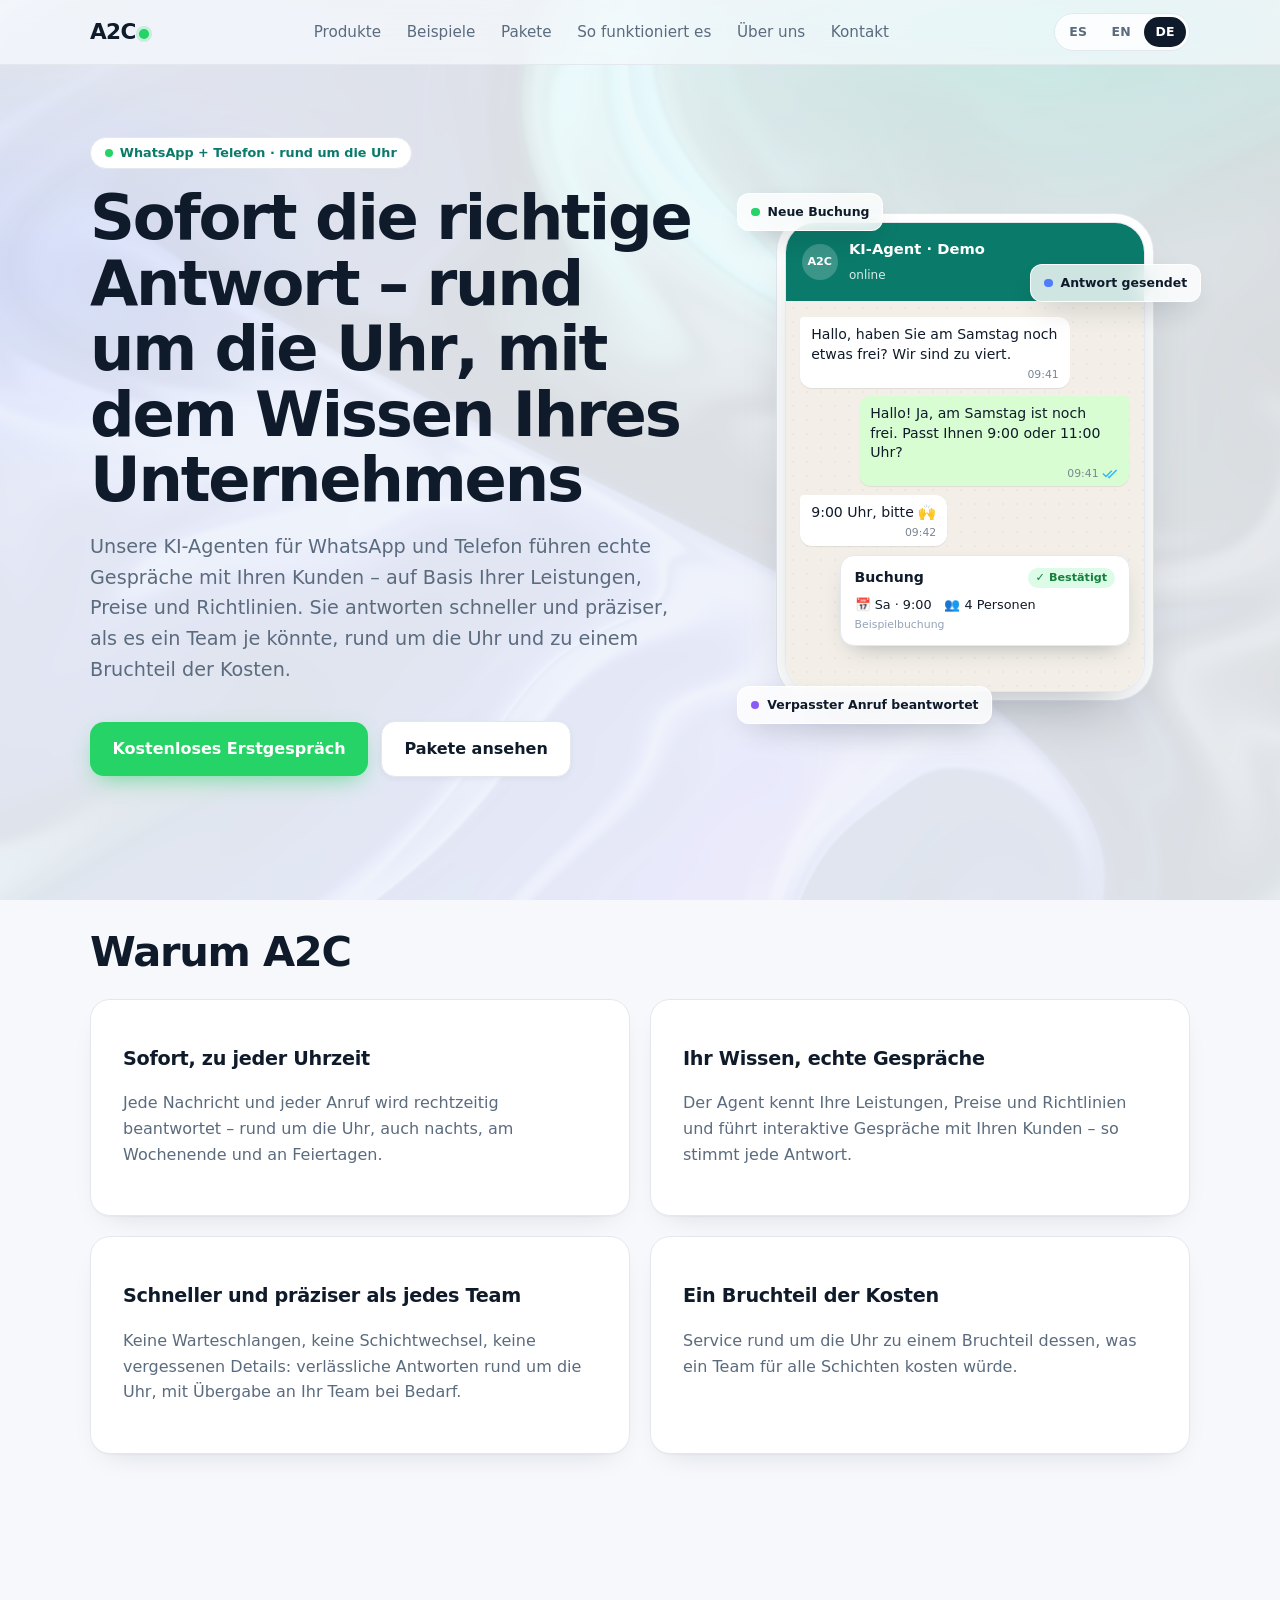
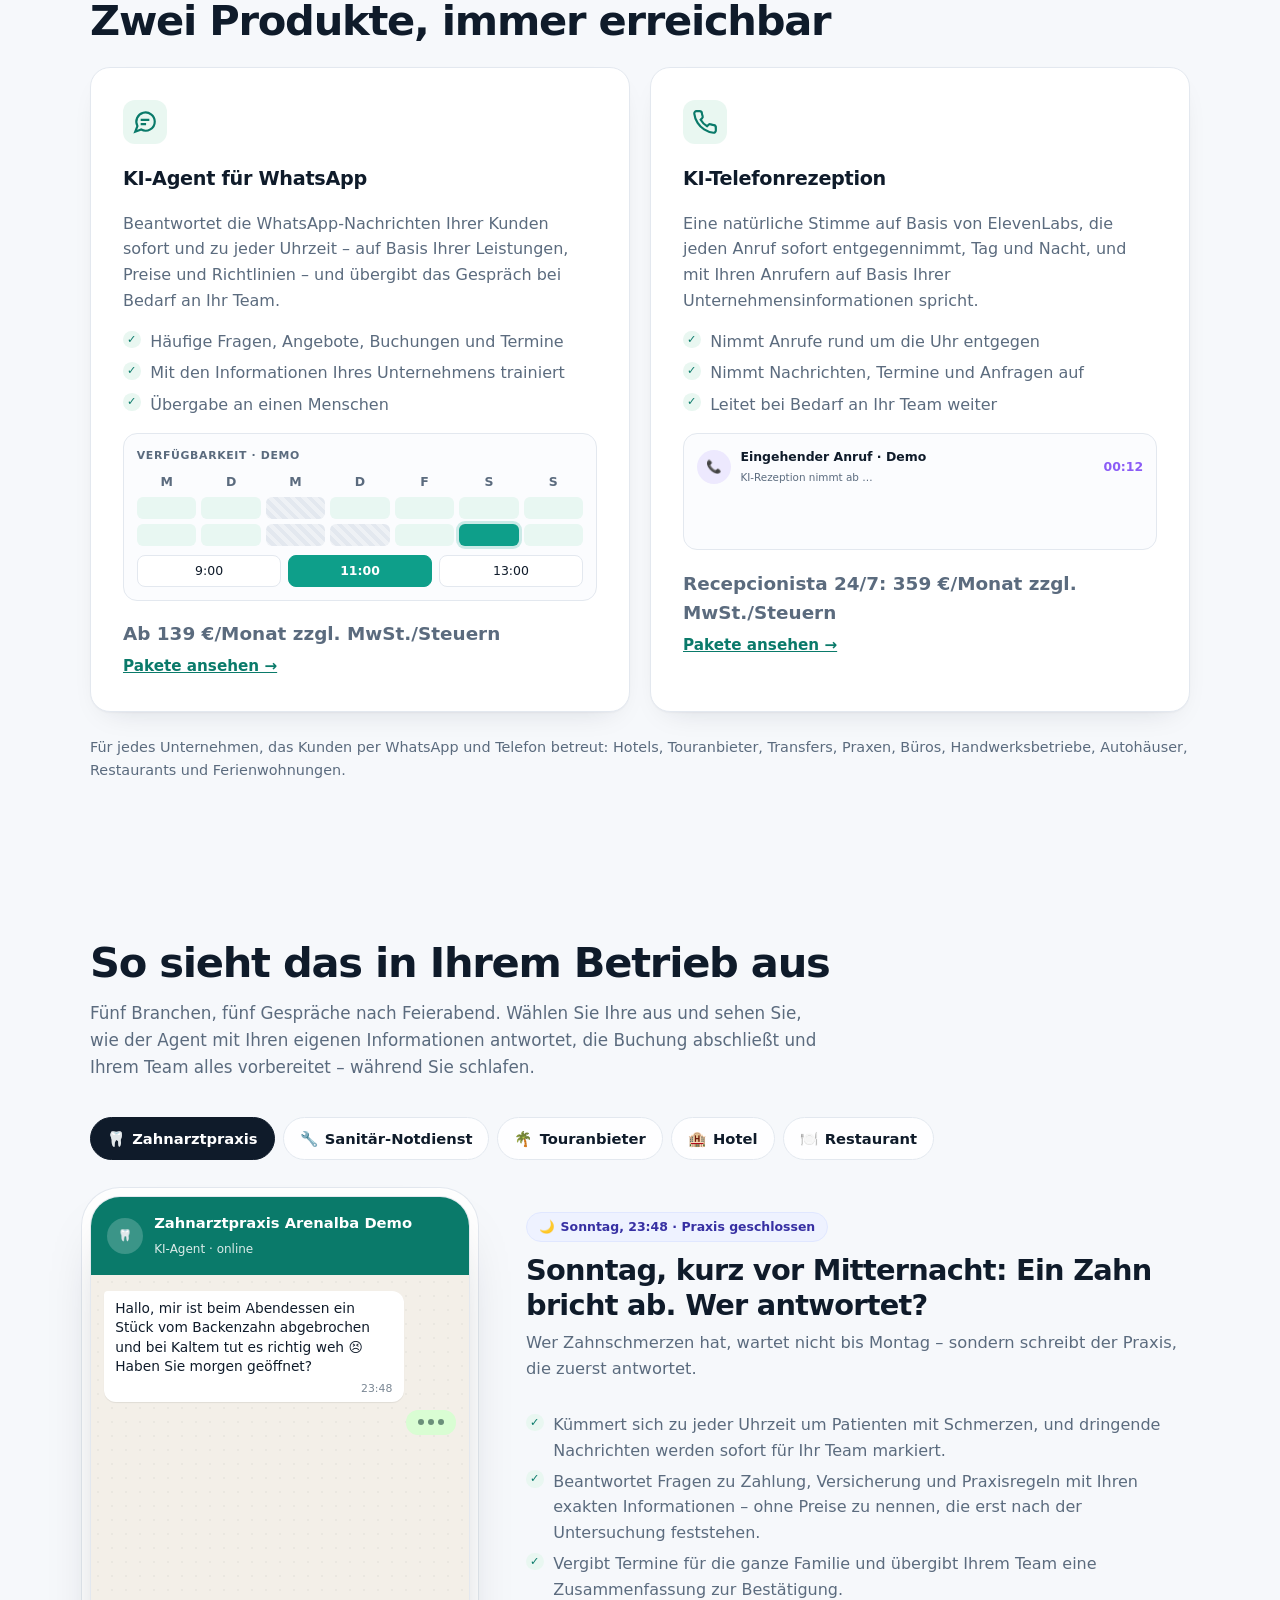
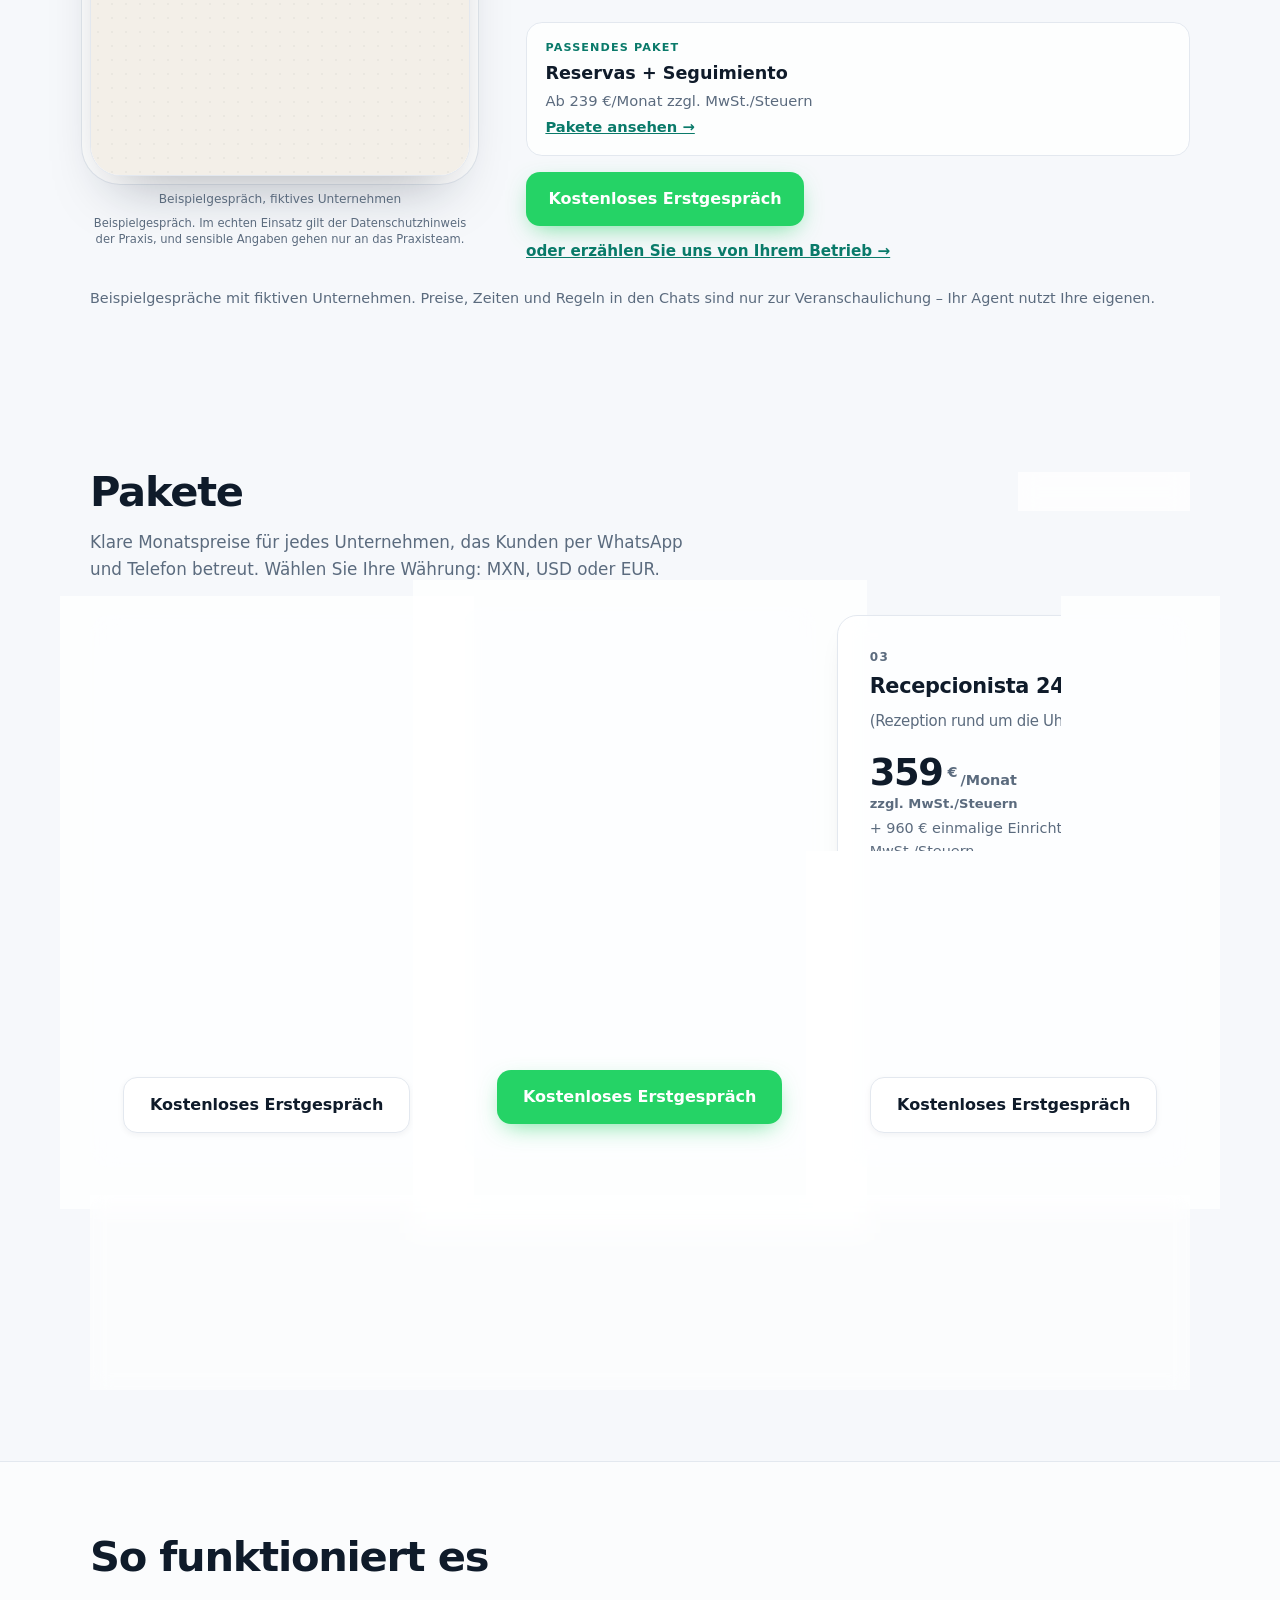
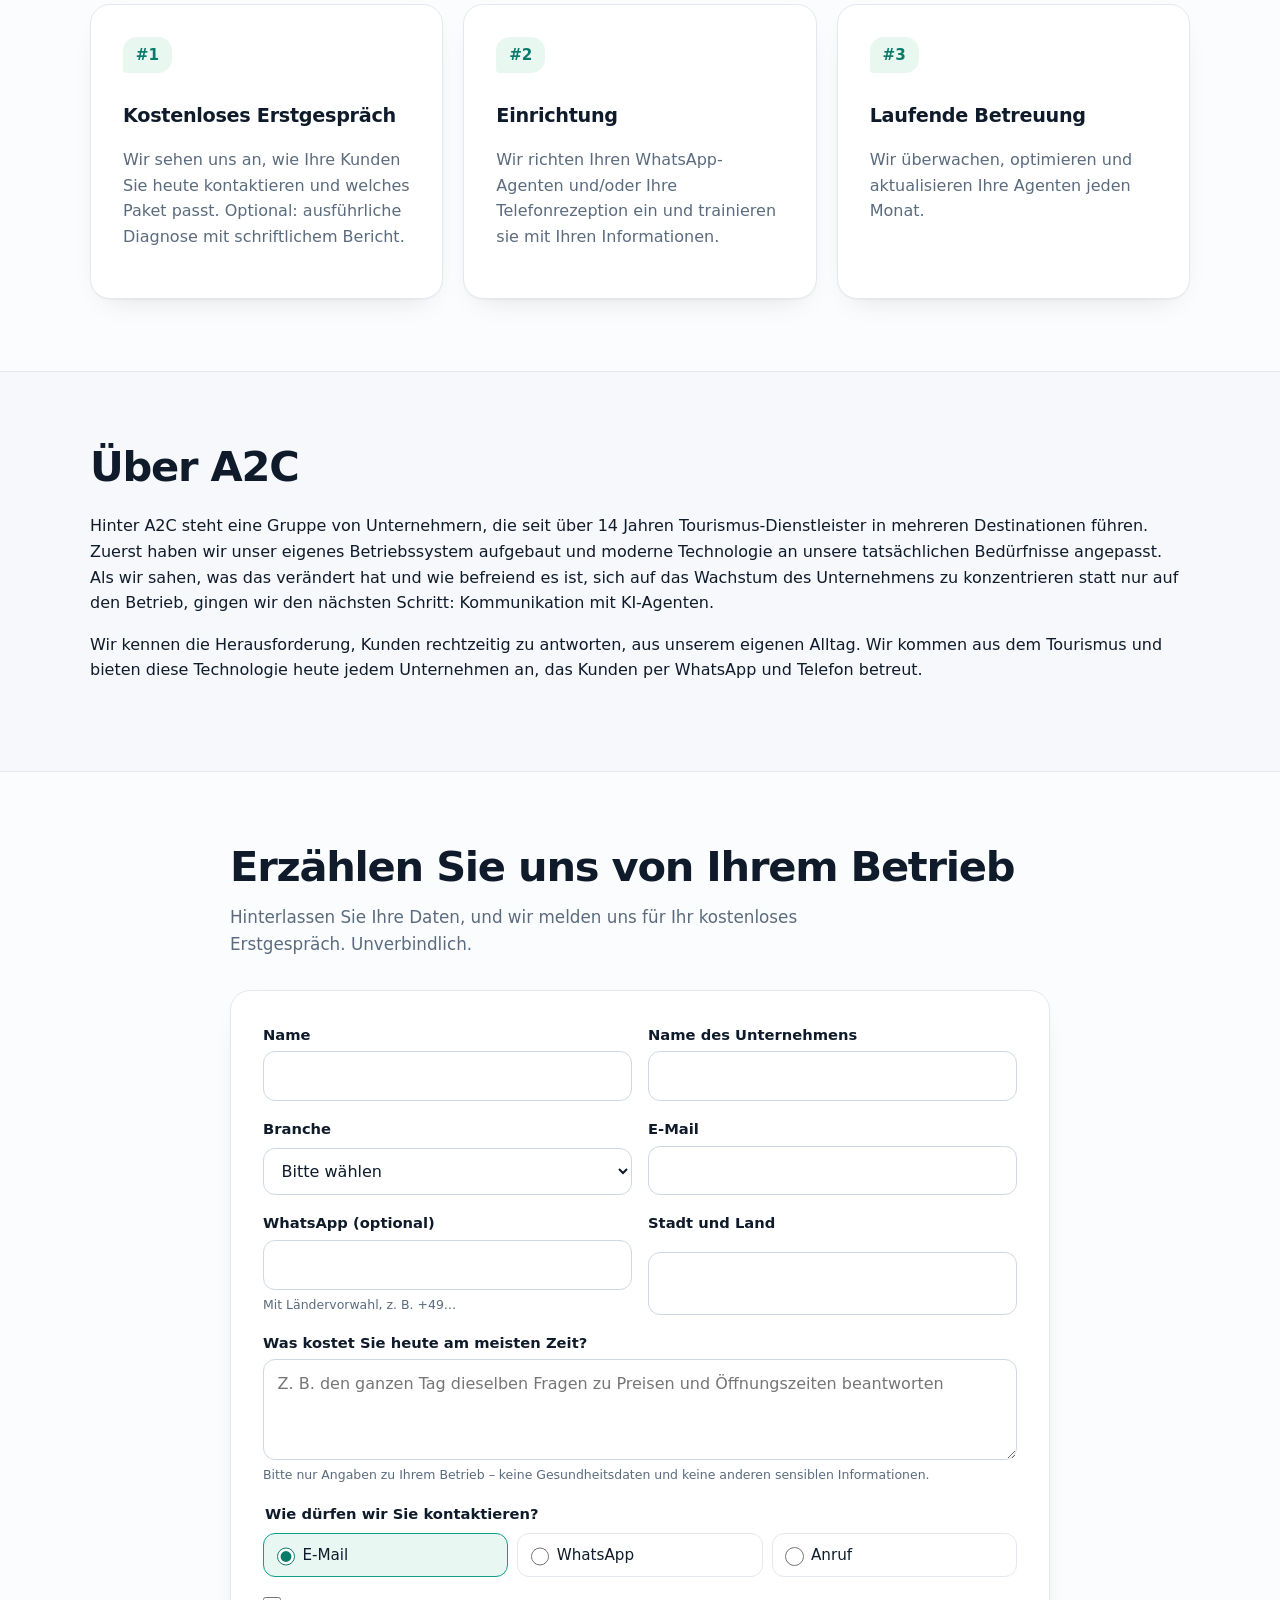
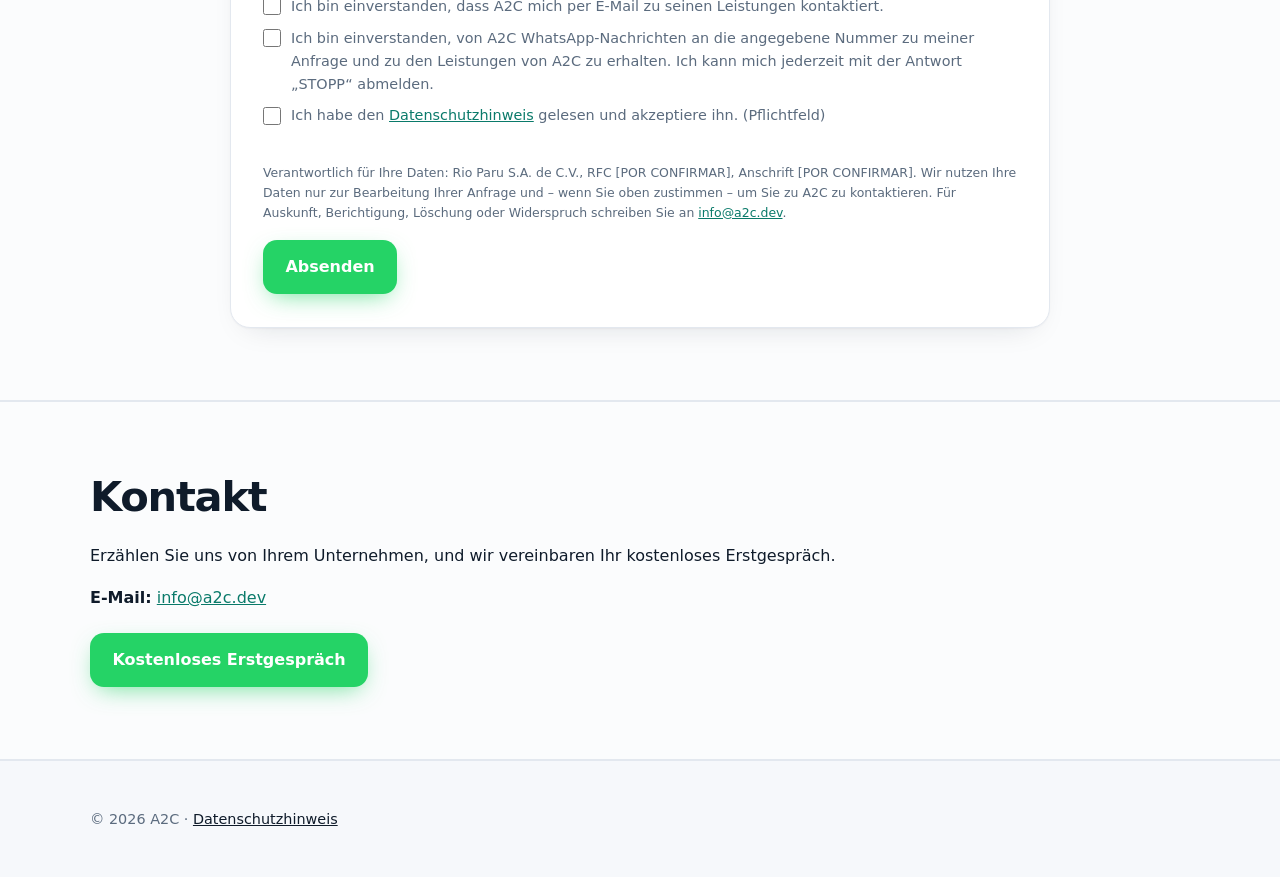
==== commit 949f0b6b: "Showcase: package descriptors (EN/DE) on the package-section headings only Removed from the demo pan" ====
--- a/de/index.html
+++ b/de/index.html
@@ -96,7 +96,7 @@
 <p data-es="Una voz natural construida sobre ElevenLabs que contesta cada llamada al momento, de día y de noche, y conversa con tus clientes usando la información de tu negocio." data-en="A natural voice built on ElevenLabs that picks up every call right away, day and night, and talks with your callers using your business information." data-de="Eine natürliche Stimme auf Basis von ElevenLabs, die jeden Anruf sofort entgegennimmt, Tag und Nacht, und mit Ihren Anrufern auf Basis Ihrer Unternehmensinformationen spricht.">Eine natürliche Stimme auf Basis von ElevenLabs, die jeden Anruf sofort entgegennimmt, Tag und Nacht, und mit Ihren Anrufern auf Basis Ihrer Unternehmensinformationen spricht.</p>
 <ul class="chk"><li data-es="Contesta llamadas 24/7" data-en="Answers calls 24/7" data-de="Nimmt Anrufe rund um die Uhr entgegen">Nimmt Anrufe rund um die Uhr entgegen</li><li data-es="Toma recados, citas y solicitudes" data-en="Takes messages, appointments and requests" data-de="Nimmt Nachrichten, Termine und Anfragen auf">Nimmt Nachrichten, Termine und Anfragen auf</li><li data-es="Transfiere a tu equipo cuando hace falta" data-en="Transfers to your team when needed" data-de="Leitet bei Bedarf an Ihr Team weiter">Leitet bei Bedarf an Ihr Team weiter</li></ul>
 <div class="mock call" aria-hidden="true"><div class="call-h"><span class="ring">📞</span><div><b><span data-es="Llamada entrante · demo" data-en="Incoming call · demo" data-de="Eingehender Anruf · Demo">Eingehender Anruf · Demo</span></b><small><span data-es="Recepcionista IA contestando…" data-en="AI receptionist answering…" data-de="KI-Rezeption nimmt ab …">KI-Rezeption nimmt ab …</span></small></div><span class="live">00:12</span></div><div class="wave"><i style="--d:0"></i><i style="--d:1"></i><i style="--d:2"></i><i style="--d:3"></i><i style="--d:4"></i><i style="--d:5"></i><i style="--d:6"></i><i style="--d:7"></i><i style="--d:8"></i><i style="--d:9"></i><i style="--d:10"></i><i style="--d:11"></i><i style="--d:12"></i><i style="--d:13"></i><i style="--d:14"></i><i style="--d:15"></i><i style="--d:16"></i><i style="--d:17"></i><i style="--d:18"></i><i style="--d:19"></i><i style="--d:20"></i><i style="--d:21"></i><i style="--d:22"></i><i style="--d:23"></i><i style="--d:24"></i><i style="--d:25"></i><i style="--d:26"></i><i style="--d:27"></i></div></div>
-<p class="price" data-price="recep" data-pkg="recepcionista">Recepcionista 24/7 (Rezeption rund um die Uhr): 359 €/Monat zzgl. MwSt./Steuern</p><p class="quote"><a href="#paquetes" data-es="Ver paquetes →" data-en="See packages →" data-de="Pakete ansehen →">Pakete ansehen →</a></p>
+<p class="price" data-price="recep" data-pkg="recepcionista">Recepcionista 24/7: 359 €/Monat zzgl. MwSt./Steuern</p><p class="quote"><a href="#paquetes" data-es="Ver paquetes →" data-en="See packages →" data-de="Pakete ansehen →">Pakete ansehen →</a></p>
 </article>
 </div>
 <p class="note" data-es="Para cualquier negocio que atiende clientes por WhatsApp y teléfono: hoteles, tour operadores, transfers, clínicas, despachos, oficios, agencias de autos, restaurantes y rentas vacacionales." data-en="For any business that serves customers on WhatsApp and by phone: hotels, tour operators, transfers, clinics, offices, trades, car dealerships, restaurants and vacation rentals." data-de="Für jedes Unternehmen, das Kunden per WhatsApp und Telefon betreut: Hotels, Touranbieter, Transfers, Praxen, Büros, Handwerksbetriebe, Autohäuser, Restaurants und Ferienwohnungen.">Für jedes Unternehmen, das Kunden per WhatsApp und Telefon betreut: Hotels, Touranbieter, Transfers, Praxen, Büros, Handwerksbetriebe, Autohäuser, Restaurants und Ferienwohnungen.</p>
@@ -108,11 +108,11 @@
 <p class="lead sm sc-intro" data-es="Cinco negocios, cinco conversaciones fuera de horario. Elige el tuyo y mira cómo el agente responde con tu información, cierra la reserva y le deja todo listo a tu equipo mientras duermes." data-en="Five businesses, five after-hours conversations. Pick yours and watch the agent answer from your own information, close the booking and leave everything ready for your team while you sleep." data-de="Fünf Branchen, fünf Gespräche nach Feierabend. Wählen Sie Ihre aus und sehen Sie, wie der Agent mit Ihren eigenen Informationen antwortet, die Buchung abschließt und Ihrem Team alles vorbereitet – während Sie schlafen.">Fünf Branchen, fünf Gespräche nach Feierabend. Wählen Sie Ihre aus und sehen Sie, wie der Agent mit Ihren eigenen Informationen antwortet, die Buchung abschließt und Ihrem Team alles vorbereitet – während Sie schlafen.</p>
 <div class="sc" data-sc>
 <div class="sc-tabs" role="tablist" aria-label="Branchen" data-en-label="Industries" data-de-label="Branchen"><button type="button" class="sc-tab" role="tab" id="sc-tab-dental" aria-controls="sc-dental" aria-selected="true" tabindex="0"><span aria-hidden="true">🦷</span><span data-es="Clínica dental" data-en="Dental clinic" data-de="Zahnarztpraxis">Zahnarztpraxis</span></button><button type="button" class="sc-tab" role="tab" id="sc-tab-plomero" aria-controls="sc-plomero" aria-selected="false" tabindex="-1"><span aria-hidden="true">🔧</span><span data-es="Plomero" data-en="Plumber" data-de="Sanitär-Notdienst">Sanitär-Notdienst</span></button><button type="button" class="sc-tab" role="tab" id="sc-tab-tours" aria-controls="sc-tours" aria-selected="false" tabindex="-1"><span aria-hidden="true">🌴</span><span data-es="Tours" data-en="Tour operator" data-de="Touranbieter">Touranbieter</span></button><button type="button" class="sc-tab" role="tab" id="sc-tab-hotel" aria-controls="sc-hotel" aria-selected="false" tabindex="-1"><span aria-hidden="true">🏨</span><span data-es="Hotel" data-en="Hotel" data-de="Hotel">Hotel</span></button><button type="button" class="sc-tab" role="tab" id="sc-tab-restaurante" aria-controls="sc-restaurante" aria-selected="false" tabindex="-1"><span aria-hidden="true">🍽️</span><span data-es="Restaurante" data-en="Restaurant" data-de="Restaurant">Restaurant</span></button></div>
-<div class="sc-panel" id="sc-dental" role="tabpanel" aria-labelledby="sc-tab-dental" tabindex="0"><div class="sc-head"><span class="sc-chip"><span aria-hidden="true">🌙</span> <span data-es="Domingo, 11:48 p.m. · clínica cerrada" data-en="Sunday, 11:48 PM · clinic closed" data-de="Sonntag, 23:48 · Praxis geschlossen">Sonntag, 23:48 · Praxis geschlossen</span></span><h3 data-es="Domingo, casi medianoche: se rompe una muela. ¿Quién contesta?" data-en="Sunday, nearly midnight: a tooth cracks. Who answers?" data-de="Sonntag, kurz vor Mitternacht: Ein Zahn bricht ab. Wer antwortet?">Sonntag, kurz vor Mitternacht: Ein Zahn bricht ab. Wer antwortet?</h3><p data-es="El paciente con dolor no espera al lunes: le escribe a la clínica que conteste primero." data-en="A patient in pain won&#x27;t wait for Monday. They message whichever clinic replies first." data-de="Wer Zahnschmerzen hat, wartet nicht bis Montag – sondern schreibt der Praxis, die zuerst antwortet.">Wer Zahnschmerzen hat, wartet nicht bis Montag – sondern schreibt der Praxis, die zuerst antwortet.</p></div><div class="sc-stage"><div class="phone"><div class="ph-top"><span class="av" aria-hidden="true">🦷</span><div><b><span data-es="Clínica Dental Arenalba Demo" data-en="Arenalba Dental Clinic Demo" data-de="Zahnarztpraxis Arenalba Demo">Zahnarztpraxis Arenalba Demo</span></b><small><span data-es="Agente IA · en línea" data-en="AI agent · online" data-de="KI-Agent · online">KI-Agent · online</span></small></div></div><div class="sc-thread" role="log" aria-label="Beispielgespräch, fiktives Unternehmen" data-en-label="Example conversation, fictional business" data-de-label="Beispielgespräch, fiktives Unternehmen"><div class="sc-i msg in"><span data-es="Hola, se me rompió un pedazo de muela cenando y me duele con lo frío 😣 ¿Mañana atienden?" data-en="Hi, a piece of my molar broke off at dinner and it hurts with anything cold 😣 Are you open tomorrow?" data-de="Hallo, mir ist beim Abendessen ein Stück vom Backenzahn abgebrochen und bei Kaltem tut es richtig weh 😣 Haben Sie morgen geöffnet?">Hallo, mir ist beim Abendessen ein Stück vom Backenzahn abgebrochen und bei Kaltem tut es richtig weh 😣 Haben Sie morgen geöffnet?</span><i class="sc-t"><i data-es="11:48 p.m." data-en="11:48 PM" data-de="23:48">23:48</i></i></div><div class="sc-i msg out"><span data-es="Lamento mucho eso 😟 Mañana lunes abrimos de 9:00 a 19:00. Te pido la primera valoración del día, a las 9:00, y le marco tu mensaje al equipo como &lt;b&gt;urgente&lt;/b&gt;: lo confirman en cuanto abran. Si empeora mucho o es una emergencia, acude a un servicio de urgencias. ¿Te funciona?" data-en="So sorry to hear that 😟 We open tomorrow, Monday, 9 am to 7 pm. I&#x27;ll request the first exam of the day for you, 9:00 am, and flag your message to the team as &lt;b&gt;urgent&lt;/b&gt;: they confirm it as soon as we open. If it gets much worse or it&#x27;s an emergency, please go to an emergency service. Does that work?" data-de="Oh nein, das tut mir leid 😟 Morgen, Montag, sind wir von 9 bis 19 Uhr da. Ich frage für Sie den ersten Untersuchungstermin um 9:00 Uhr an und markiere Ihre Nachricht fürs Team als &lt;b&gt;dringend&lt;/b&gt; – es bestätigt den Termin, sobald wir öffnen. Wenn es deutlich schlimmer wird oder ein Notfall ist, wenden Sie sich bitte an einen Notdienst. Passt das?">Oh nein, das tut mir leid 😟 Morgen, Montag, sind wir von 9 bis 19 Uhr da. Ich frage für Sie den ersten Untersuchungstermin um 9:00 Uhr an und markiere Ihre Nachricht fürs Team als <b>dringend</b> – es bestätigt den Termin, sobald wir öffnen. Wenn es deutlich schlimmer wird oder ein Notfall ist, wenden Sie sich bitte an einen Notdienst. Passt das?</span><i class="sc-t"><i data-es="11:48 p.m." data-en="11:48 PM" data-de="23:48">23:48</i><svg class="tk" viewBox="0 0 18 12" aria-hidden="true"><path d="M1 6l3.5 3.5L11 3M7 9.5L8 10.5 16.5 2" fill="none" stroke="currentColor" stroke-width="1.6"/></svg></i></div><div class="sc-i msg in"><span data-es="Sí, porfa. ¿Cuánto cuesta? ¿Y aceptan tarjeta?" data-en="Yes please. How much will it be? Do you take cards?" data-de="Ja, gerne. Was kostet das? Und kann ich mit Karte zahlen?">Ja, gerne. Was kostet das? Und kann ich mit Karte zahlen?</span><i class="sc-t"><i data-es="11:50 p.m." data-en="11:50 PM" data-de="23:50">23:50</i></i></div><div class="sc-i msg out"><span data-es="El costo depende de lo que vea el dentista: en la valoración te da un presupuesto por escrito antes de cualquier tratamiento ✍️ Aceptamos efectivo (MXN y USD), Visa, Mastercard, Amex y transferencia, con meses sin intereses en tratamientos seleccionados." data-en="It depends on what the dentist finds: at the exam you get a written quote before any treatment ✍️ We take cash (MXN and USD), Visa, Mastercard, Amex and bank transfer, with interest-free instalments on selected treatments." data-de="Das hängt vom Befund ab: Bei der Untersuchung bekommen Sie einen schriftlichen Kostenvoranschlag, bevor irgendetwas behandelt wird ✍️ Wir nehmen Bargeld, Visa, Mastercard, Amex und Überweisung; für ausgewählte Behandlungen ist Ratenzahlung möglich.">Das hängt vom Befund ab: Bei der Untersuchung bekommen Sie einen schriftlichen Kostenvoranschlag, bevor irgendetwas behandelt wird ✍️ Wir nehmen Bargeld, Visa, Mastercard, Amex und Überweisung; für ausgewählte Behandlungen ist Ratenzahlung möglich.</span><i class="sc-t"><i data-es="11:50 p.m." data-en="11:50 PM" data-de="23:50">23:50</i><svg class="tk" viewBox="0 0 18 12" aria-hidden="true"><path d="M1 6l3.5 3.5L11 3M7 9.5L8 10.5 16.5 2" fill="none" stroke="currentColor" stroke-width="1.6"/></svg></i></div><div class="sc-i msg in"><span data-es="Ok. Tengo seguro de gastos médicos, ¿sirve?" data-en="Ok. Can I use my health insurance?" data-de="Ok. Zahlt das meine Krankenversicherung?">Ok. Zahlt das meine Krankenversicherung?</span><i class="sc-t"><i data-es="11:51 p.m." data-en="11:51 PM" data-de="23:51">23:51</i></i></div><div class="sc-i msg out"><span data-es="No facturamos directo a aseguradoras, pero te damos factura (CFDI) y recibo detallado para pedir tu reembolso. Trae identificación y, si tienes, radiografías previas." data-en="We don&#x27;t bill insurers directly, but we give you an official invoice and an itemized receipt so you can claim it back. Bring ID and any previous X-rays." data-de="Wir rechnen nicht direkt mit Versicherungen ab, aber Sie bekommen eine offizielle Rechnung und eine detaillierte Quittung für die Erstattung. Bringen Sie bitte Ihren Ausweis und, falls vorhanden, alte Röntgenbilder mit.">Wir rechnen nicht direkt mit Versicherungen ab, aber Sie bekommen eine offizielle Rechnung und eine detaillierte Quittung für die Erstattung. Bringen Sie bitte Ihren Ausweis und, falls vorhanden, alte Röntgenbilder mit.</span><i class="sc-t"><i data-es="11:51 p.m." data-en="11:51 PM" data-de="23:51">23:51</i><svg class="tk" viewBox="0 0 18 12" aria-hidden="true"><path d="M1 6l3.5 3.5L11 3M7 9.5L8 10.5 16.5 2" fill="none" stroke="currentColor" stroke-width="1.6"/></svg></i></div><div class="sc-i bk sc-card"><div class="bk-h"><b><span data-es="Solicitud de cita" data-en="Appointment request" data-de="Terminanfrage">Terminanfrage</span></b><span class="ok">✓ <span data-es="Urgente" data-en="Urgent" data-de="Dringend">Dringend</span></span></div><div class="bk-r"><span data-es="📅 Lun · 9:00" data-en="📅 Mon · 9:00 am" data-de="📅 Mo · 9:00">📅 Mo · 9:00</span><span data-es="🦷 Valoración" data-en="🦷 Exam" data-de="🦷 Untersuchung">🦷 Untersuchung</span><span data-es="⏳ Por confirmar al abrir" data-en="⏳ To confirm at opening" data-de="⏳ Bestätigung bei Öffnung">⏳ Bestätigung bei Öffnung</span></div></div><div class="sc-i msg out"><span data-es="¿Alguien más de tu familia necesita cita? Puedo apartar el horario de justo después." data-en="Does anyone else in your family need an appointment? I can hold the slot right after yours." data-de="Braucht noch jemand aus Ihrer Familie einen Termin? Ich kann Ihnen den direkt danach freihalten.">Braucht noch jemand aus Ihrer Familie einen Termin? Ich kann Ihnen den direkt danach freihalten.</span><i class="sc-t"><i data-es="11:52 p.m." data-en="11:52 PM" data-de="23:52">23:52</i><svg class="tk" viewBox="0 0 18 12" aria-hidden="true"><path d="M1 6l3.5 3.5L11 3M7 9.5L8 10.5 16.5 2" fill="none" stroke="currentColor" stroke-width="1.6"/></svg></i></div><div class="sc-i msg in"><span data-es="Mi hija, le toca limpieza 🙌" data-en="My daughter&#x27;s due for a cleaning 🙌" data-de="Meine Tochter müsste mal wieder zur Zahnreinigung 🙌">Meine Tochter müsste mal wieder zur Zahnreinigung 🙌</span><i class="sc-t"><i data-es="11:52 p.m." data-en="11:52 PM" data-de="23:52">23:52</i></i></div><div class="sc-i msg out"><span data-es="Anotado: limpieza para tu hija a las 9:45. Como es menor, viene contigo 😊 Mañana a primera hora el equipo te escribe para confirmar las dos citas." data-en="Done: cleaning for your daughter at 9:45 am. As she&#x27;s under 18, she comes with you 😊 The team will message you first thing to confirm both." data-de="Notiert: Zahnreinigung für Ihre Tochter um 9:45 Uhr. Da sie minderjährig ist, kommt sie mit Ihnen 😊 Das Team meldet sich morgen früh und bestätigt beide Termine.">Notiert: Zahnreinigung für Ihre Tochter um 9:45 Uhr. Da sie minderjährig ist, kommt sie mit Ihnen 😊 Das Team meldet sich morgen früh und bestätigt beide Termine.</span><i class="sc-t"><i data-es="11:53 p.m." data-en="11:53 PM" data-de="23:53">23:53</i><svg class="tk" viewBox="0 0 18 12" aria-hidden="true"><path d="M1 6l3.5 3.5L11 3M7 9.5L8 10.5 16.5 2" fill="none" stroke="currentColor" stroke-width="1.6"/></svg></i></div><div class="sc-i sc-sys">🔔 <span data-es="Resumen enviado al equipo: mensaje urgente + limpieza familiar, confirmar a las 9:00" data-en="Summary sent to the team: urgent message + family cleaning, confirm at 9:00 am" data-de="Zusammenfassung ans Team: dringende Nachricht + Familientermin, Bestätigung um 9:00">Zusammenfassung ans Team: dringende Nachricht + Familientermin, Bestätigung um 9:00</span></div></div></div><p class="sc-label" data-es="Conversación de ejemplo, negocio ficticio" data-en="Example conversation, fictional business" data-de="Beispielgespräch, fiktives Unternehmen">Beispielgespräch, fiktives Unternehmen</p><p class="sc-privacy" data-es="Conversación de ejemplo. En uso real aplica el aviso de privacidad de la clínica y los datos sensibles solo llegan al equipo de la clínica." data-en="Example conversation. In real use, the clinic&#x27;s privacy notice applies and sensitive details go only to the clinic team." data-de="Beispielgespräch. Im echten Einsatz gilt der Datenschutzhinweis der Praxis, und sensible Angaben gehen nur an das Praxisteam.">Beispielgespräch. Im echten Einsatz gilt der Datenschutzhinweis der Praxis, und sensible Angaben gehen nur an das Praxisteam.</p><button type="button" class="sc-replay" hidden><span data-es="↻ Ver de nuevo" data-en="↻ Replay" data-de="↻ Noch einmal abspielen">↻ Noch einmal abspielen</span></button></div><div class="sc-out"><ul class="chk"><li data-es="Atiende a pacientes con dolor a cualquier hora, y los mensajes urgentes se marcan para tu equipo de inmediato." data-en="Looks after patients in pain at any hour, and urgent messages are flagged to the team right away." data-de="Kümmert sich zu jeder Uhrzeit um Patienten mit Schmerzen, und dringende Nachrichten werden sofort für Ihr Team markiert.">Kümmert sich zu jeder Uhrzeit um Patienten mit Schmerzen, und dringende Nachrichten werden sofort für Ihr Team markiert.</li><li data-es="Responde pagos, seguros y políticas con la información exacta de tu clínica, sin prometer precios que requieren valoración." data-en="Answers payment, insurance and policy questions with your clinic&#x27;s exact information, without quoting prices that need an exam." data-de="Beantwortet Fragen zu Zahlung, Versicherung und Praxisregeln mit Ihren exakten Informationen – ohne Preise zu nennen, die erst nach der Untersuchung feststehen.">Beantwortet Fragen zu Zahlung, Versicherung und Praxisregeln mit Ihren exakten Informationen – ohne Preise zu nennen, die erst nach der Untersuchung feststehen.</li><li data-es="Agenda citas para toda la familia y entrega a tu equipo un resumen listo para confirmar." data-en="Books the whole family in and hands your team a summary ready to confirm." data-de="Vergibt Termine für die ganze Familie und übergibt Ihrem Team eine Zusammenfassung zur Bestätigung.">Vergibt Termine für die ganze Familie und übergibt Ihrem Team eine Zusammenfassung zur Bestätigung.</li></ul><div class="sc-pkg"><small data-es="Paquete sugerido" data-en="Suggested package" data-de="Passendes Paket">Passendes Paket</small><b data-es="Reservas + Seguimiento" data-en="Reservas + Seguimiento (Bookings + Follow-up)" data-de="Reservas + Seguimiento (Buchungen + Nachbetreuung)">Reservas + Seguimiento (Buchungen + Nachbetreuung)</b><span class="sc-price" data-price="from" data-pkg="reservas">Ab 239 €/Monat zzgl. MwSt./Steuern</span><a href="#paquetes" data-es="Ver paquetes →" data-en="See packages →" data-de="Pakete ansehen →">Pakete ansehen →</a></div><div class="sc-cta"><a class="btn" href="mailto:info@a2c.dev?subject=Kostenloses%20Erstgespr%C3%A4ch%20%E2%80%93%20A2C%20%28Zahnarztpraxis%29" data-es-href="mailto:info@a2c.dev?subject=Llamada%20gratis%20%E2%80%93%20A2C%20%28cl%C3%ADnica%20dental%29" data-en-href="mailto:info@a2c.dev?subject=Free%20call%20%E2%80%93%20A2C%20%28dental%20clinic%29" data-de-href="mailto:info@a2c.dev?subject=Kostenloses%20Erstgespr%C3%A4ch%20%E2%80%93%20A2C%20%28Zahnarztpraxis%29"><span data-es="Pide tu llamada gratis" data-en="Book your free call" data-de="Kostenloses Erstgespräch">Kostenloses Erstgespräch</span></a><a class="sc-formlink" href="#cuentanos" data-industry="dental" data-es="o cuéntanos de tu negocio →" data-en="or tell us about your business →" data-de="oder erzählen Sie uns von Ihrem Betrieb →">oder erzählen Sie uns von Ihrem Betrieb →</a></div></div></div>
+<div class="sc-panel" id="sc-dental" role="tabpanel" aria-labelledby="sc-tab-dental" tabindex="0"><div class="sc-head"><span class="sc-chip"><span aria-hidden="true">🌙</span> <span data-es="Domingo, 11:48 p.m. · clínica cerrada" data-en="Sunday, 11:48 PM · clinic closed" data-de="Sonntag, 23:48 · Praxis geschlossen">Sonntag, 23:48 · Praxis geschlossen</span></span><h3 data-es="Domingo, casi medianoche: se rompe una muela. ¿Quién contesta?" data-en="Sunday, nearly midnight: a tooth cracks. Who answers?" data-de="Sonntag, kurz vor Mitternacht: Ein Zahn bricht ab. Wer antwortet?">Sonntag, kurz vor Mitternacht: Ein Zahn bricht ab. Wer antwortet?</h3><p data-es="El paciente con dolor no espera al lunes: le escribe a la clínica que conteste primero." data-en="A patient in pain won&#x27;t wait for Monday. They message whichever clinic replies first." data-de="Wer Zahnschmerzen hat, wartet nicht bis Montag – sondern schreibt der Praxis, die zuerst antwortet.">Wer Zahnschmerzen hat, wartet nicht bis Montag – sondern schreibt der Praxis, die zuerst antwortet.</p></div><div class="sc-stage"><div class="phone"><div class="ph-top"><span class="av" aria-hidden="true">🦷</span><div><b><span data-es="Clínica Dental Arenalba Demo" data-en="Arenalba Dental Clinic Demo" data-de="Zahnarztpraxis Arenalba Demo">Zahnarztpraxis Arenalba Demo</span></b><small><span data-es="Agente IA · en línea" data-en="AI agent · online" data-de="KI-Agent · online">KI-Agent · online</span></small></div></div><div class="sc-thread" role="log" aria-label="Beispielgespräch, fiktives Unternehmen" data-en-label="Example conversation, fictional business" data-de-label="Beispielgespräch, fiktives Unternehmen"><div class="sc-i msg in"><span data-es="Hola, se me rompió un pedazo de muela cenando y me duele con lo frío 😣 ¿Mañana atienden?" data-en="Hi, a piece of my molar broke off at dinner and it hurts with anything cold 😣 Are you open tomorrow?" data-de="Hallo, mir ist beim Abendessen ein Stück vom Backenzahn abgebrochen und bei Kaltem tut es richtig weh 😣 Haben Sie morgen geöffnet?">Hallo, mir ist beim Abendessen ein Stück vom Backenzahn abgebrochen und bei Kaltem tut es richtig weh 😣 Haben Sie morgen geöffnet?</span><i class="sc-t"><i data-es="11:48 p.m." data-en="11:48 PM" data-de="23:48">23:48</i></i></div><div class="sc-i msg out"><span data-es="Lamento mucho eso 😟 Mañana lunes abrimos de 9:00 a 19:00. Te pido la primera valoración del día, a las 9:00, y le marco tu mensaje al equipo como &lt;b&gt;urgente&lt;/b&gt;: lo confirman en cuanto abran. Si empeora mucho o es una emergencia, acude a un servicio de urgencias. ¿Te funciona?" data-en="So sorry to hear that 😟 We open tomorrow, Monday, 9 am to 7 pm. I&#x27;ll request the first exam of the day for you, 9:00 am, and flag your message to the team as &lt;b&gt;urgent&lt;/b&gt;: they confirm it as soon as we open. If it gets much worse or it&#x27;s an emergency, please go to an emergency service. Does that work?" data-de="Oh nein, das tut mir leid 😟 Morgen, Montag, sind wir von 9 bis 19 Uhr da. Ich frage für Sie den ersten Untersuchungstermin um 9:00 Uhr an und markiere Ihre Nachricht fürs Team als &lt;b&gt;dringend&lt;/b&gt; – es bestätigt den Termin, sobald wir öffnen. Wenn es deutlich schlimmer wird oder ein Notfall ist, wenden Sie sich bitte an einen Notdienst. Passt das?">Oh nein, das tut mir leid 😟 Morgen, Montag, sind wir von 9 bis 19 Uhr da. Ich frage für Sie den ersten Untersuchungstermin um 9:00 Uhr an und markiere Ihre Nachricht fürs Team als <b>dringend</b> – es bestätigt den Termin, sobald wir öffnen. Wenn es deutlich schlimmer wird oder ein Notfall ist, wenden Sie sich bitte an einen Notdienst. Passt das?</span><i class="sc-t"><i data-es="11:48 p.m." data-en="11:48 PM" data-de="23:48">23:48</i><svg class="tk" viewBox="0 0 18 12" aria-hidden="true"><path d="M1 6l3.5 3.5L11 3M7 9.5L8 10.5 16.5 2" fill="none" stroke="currentColor" stroke-width="1.6"/></svg></i></div><div class="sc-i msg in"><span data-es="Sí, porfa. ¿Cuánto cuesta? ¿Y aceptan tarjeta?" data-en="Yes please. How much will it be? Do you take cards?" data-de="Ja, gerne. Was kostet das? Und kann ich mit Karte zahlen?">Ja, gerne. Was kostet das? Und kann ich mit Karte zahlen?</span><i class="sc-t"><i data-es="11:50 p.m." data-en="11:50 PM" data-de="23:50">23:50</i></i></div><div class="sc-i msg out"><span data-es="El costo depende de lo que vea el dentista: en la valoración te da un presupuesto por escrito antes de cualquier tratamiento ✍️ Aceptamos efectivo (MXN y USD), Visa, Mastercard, Amex y transferencia, con meses sin intereses en tratamientos seleccionados." data-en="It depends on what the dentist finds: at the exam you get a written quote before any treatment ✍️ We take cash (MXN and USD), Visa, Mastercard, Amex and bank transfer, with interest-free instalments on selected treatments." data-de="Das hängt vom Befund ab: Bei der Untersuchung bekommen Sie einen schriftlichen Kostenvoranschlag, bevor irgendetwas behandelt wird ✍️ Wir nehmen Bargeld, Visa, Mastercard, Amex und Überweisung; für ausgewählte Behandlungen ist Ratenzahlung möglich.">Das hängt vom Befund ab: Bei der Untersuchung bekommen Sie einen schriftlichen Kostenvoranschlag, bevor irgendetwas behandelt wird ✍️ Wir nehmen Bargeld, Visa, Mastercard, Amex und Überweisung; für ausgewählte Behandlungen ist Ratenzahlung möglich.</span><i class="sc-t"><i data-es="11:50 p.m." data-en="11:50 PM" data-de="23:50">23:50</i><svg class="tk" viewBox="0 0 18 12" aria-hidden="true"><path d="M1 6l3.5 3.5L11 3M7 9.5L8 10.5 16.5 2" fill="none" stroke="currentColor" stroke-width="1.6"/></svg></i></div><div class="sc-i msg in"><span data-es="Ok. Tengo seguro de gastos médicos, ¿sirve?" data-en="Ok. Can I use my health insurance?" data-de="Ok. Zahlt das meine Krankenversicherung?">Ok. Zahlt das meine Krankenversicherung?</span><i class="sc-t"><i data-es="11:51 p.m." data-en="11:51 PM" data-de="23:51">23:51</i></i></div><div class="sc-i msg out"><span data-es="No facturamos directo a aseguradoras, pero te damos factura (CFDI) y recibo detallado para pedir tu reembolso. Trae identificación y, si tienes, radiografías previas." data-en="We don&#x27;t bill insurers directly, but we give you an official invoice and an itemized receipt so you can claim it back. Bring ID and any previous X-rays." data-de="Wir rechnen nicht direkt mit Versicherungen ab, aber Sie bekommen eine offizielle Rechnung und eine detaillierte Quittung für die Erstattung. Bringen Sie bitte Ihren Ausweis und, falls vorhanden, alte Röntgenbilder mit.">Wir rechnen nicht direkt mit Versicherungen ab, aber Sie bekommen eine offizielle Rechnung und eine detaillierte Quittung für die Erstattung. Bringen Sie bitte Ihren Ausweis und, falls vorhanden, alte Röntgenbilder mit.</span><i class="sc-t"><i data-es="11:51 p.m." data-en="11:51 PM" data-de="23:51">23:51</i><svg class="tk" viewBox="0 0 18 12" aria-hidden="true"><path d="M1 6l3.5 3.5L11 3M7 9.5L8 10.5 16.5 2" fill="none" stroke="currentColor" stroke-width="1.6"/></svg></i></div><div class="sc-i bk sc-card"><div class="bk-h"><b><span data-es="Solicitud de cita" data-en="Appointment request" data-de="Terminanfrage">Terminanfrage</span></b><span class="ok">✓ <span data-es="Urgente" data-en="Urgent" data-de="Dringend">Dringend</span></span></div><div class="bk-r"><span data-es="📅 Lun · 9:00" data-en="📅 Mon · 9:00 am" data-de="📅 Mo · 9:00">📅 Mo · 9:00</span><span data-es="🦷 Valoración" data-en="🦷 Exam" data-de="🦷 Untersuchung">🦷 Untersuchung</span><span data-es="⏳ Por confirmar al abrir" data-en="⏳ To confirm at opening" data-de="⏳ Bestätigung bei Öffnung">⏳ Bestätigung bei Öffnung</span></div></div><div class="sc-i msg out"><span data-es="¿Alguien más de tu familia necesita cita? Puedo apartar el horario de justo después." data-en="Does anyone else in your family need an appointment? I can hold the slot right after yours." data-de="Braucht noch jemand aus Ihrer Familie einen Termin? Ich kann Ihnen den direkt danach freihalten.">Braucht noch jemand aus Ihrer Familie einen Termin? Ich kann Ihnen den direkt danach freihalten.</span><i class="sc-t"><i data-es="11:52 p.m." data-en="11:52 PM" data-de="23:52">23:52</i><svg class="tk" viewBox="0 0 18 12" aria-hidden="true"><path d="M1 6l3.5 3.5L11 3M7 9.5L8 10.5 16.5 2" fill="none" stroke="currentColor" stroke-width="1.6"/></svg></i></div><div class="sc-i msg in"><span data-es="Mi hija, le toca limpieza 🙌" data-en="My daughter&#x27;s due for a cleaning 🙌" data-de="Meine Tochter müsste mal wieder zur Zahnreinigung 🙌">Meine Tochter müsste mal wieder zur Zahnreinigung 🙌</span><i class="sc-t"><i data-es="11:52 p.m." data-en="11:52 PM" data-de="23:52">23:52</i></i></div><div class="sc-i msg out"><span data-es="Anotado: limpieza para tu hija a las 9:45. Como es menor, viene contigo 😊 Mañana a primera hora el equipo te escribe para confirmar las dos citas." data-en="Done: cleaning for your daughter at 9:45 am. As she&#x27;s under 18, she comes with you 😊 The team will message you first thing to confirm both." data-de="Notiert: Zahnreinigung für Ihre Tochter um 9:45 Uhr. Da sie minderjährig ist, kommt sie mit Ihnen 😊 Das Team meldet sich morgen früh und bestätigt beide Termine.">Notiert: Zahnreinigung für Ihre Tochter um 9:45 Uhr. Da sie minderjährig ist, kommt sie mit Ihnen 😊 Das Team meldet sich morgen früh und bestätigt beide Termine.</span><i class="sc-t"><i data-es="11:53 p.m." data-en="11:53 PM" data-de="23:53">23:53</i><svg class="tk" viewBox="0 0 18 12" aria-hidden="true"><path d="M1 6l3.5 3.5L11 3M7 9.5L8 10.5 16.5 2" fill="none" stroke="currentColor" stroke-width="1.6"/></svg></i></div><div class="sc-i sc-sys">🔔 <span data-es="Resumen enviado al equipo: mensaje urgente + limpieza familiar, confirmar a las 9:00" data-en="Summary sent to the team: urgent message + family cleaning, confirm at 9:00 am" data-de="Zusammenfassung ans Team: dringende Nachricht + Familientermin, Bestätigung um 9:00">Zusammenfassung ans Team: dringende Nachricht + Familientermin, Bestätigung um 9:00</span></div></div></div><p class="sc-label" data-es="Conversación de ejemplo, negocio ficticio" data-en="Example conversation, fictional business" data-de="Beispielgespräch, fiktives Unternehmen">Beispielgespräch, fiktives Unternehmen</p><p class="sc-privacy" data-es="Conversación de ejemplo. En uso real aplica el aviso de privacidad de la clínica y los datos sensibles solo llegan al equipo de la clínica." data-en="Example conversation. In real use, the clinic&#x27;s privacy notice applies and sensitive details go only to the clinic team." data-de="Beispielgespräch. Im echten Einsatz gilt der Datenschutzhinweis der Praxis, und sensible Angaben gehen nur an das Praxisteam.">Beispielgespräch. Im echten Einsatz gilt der Datenschutzhinweis der Praxis, und sensible Angaben gehen nur an das Praxisteam.</p><button type="button" class="sc-replay" hidden><span data-es="↻ Ver de nuevo" data-en="↻ Replay" data-de="↻ Noch einmal abspielen">↻ Noch einmal abspielen</span></button></div><div class="sc-out"><ul class="chk"><li data-es="Atiende a pacientes con dolor a cualquier hora, y los mensajes urgentes se marcan para tu equipo de inmediato." data-en="Looks after patients in pain at any hour, and urgent messages are flagged to the team right away." data-de="Kümmert sich zu jeder Uhrzeit um Patienten mit Schmerzen, und dringende Nachrichten werden sofort für Ihr Team markiert.">Kümmert sich zu jeder Uhrzeit um Patienten mit Schmerzen, und dringende Nachrichten werden sofort für Ihr Team markiert.</li><li data-es="Responde pagos, seguros y políticas con la información exacta de tu clínica, sin prometer precios que requieren valoración." data-en="Answers payment, insurance and policy questions with your clinic&#x27;s exact information, without quoting prices that need an exam." data-de="Beantwortet Fragen zu Zahlung, Versicherung und Praxisregeln mit Ihren exakten Informationen – ohne Preise zu nennen, die erst nach der Untersuchung feststehen.">Beantwortet Fragen zu Zahlung, Versicherung und Praxisregeln mit Ihren exakten Informationen – ohne Preise zu nennen, die erst nach der Untersuchung feststehen.</li><li data-es="Agenda citas para toda la familia y entrega a tu equipo un resumen listo para confirmar." data-en="Books the whole family in and hands your team a summary ready to confirm." data-de="Vergibt Termine für die ganze Familie und übergibt Ihrem Team eine Zusammenfassung zur Bestätigung.">Vergibt Termine für die ganze Familie und übergibt Ihrem Team eine Zusammenfassung zur Bestätigung.</li></ul><div class="sc-pkg"><small data-es="Paquete sugerido" data-en="Suggested package" data-de="Passendes Paket">Passendes Paket</small><b>Reservas + Seguimiento</b><span class="sc-price" data-price="from" data-pkg="reservas">Ab 239 €/Monat zzgl. MwSt./Steuern</span><a href="#paquetes" data-es="Ver paquetes →" data-en="See packages →" data-de="Pakete ansehen →">Pakete ansehen →</a></div><div class="sc-cta"><a class="btn" href="mailto:info@a2c.dev?subject=Kostenloses%20Erstgespr%C3%A4ch%20%E2%80%93%20A2C%20%28Zahnarztpraxis%29" data-es-href="mailto:info@a2c.dev?subject=Llamada%20gratis%20%E2%80%93%20A2C%20%28cl%C3%ADnica%20dental%29" data-en-href="mailto:info@a2c.dev?subject=Free%20call%20%E2%80%93%20A2C%20%28dental%20clinic%29" data-de-href="mailto:info@a2c.dev?subject=Kostenloses%20Erstgespr%C3%A4ch%20%E2%80%93%20A2C%20%28Zahnarztpraxis%29"><span data-es="Pide tu llamada gratis" data-en="Book your free call" data-de="Kostenloses Erstgespräch">Kostenloses Erstgespräch</span></a><a class="sc-formlink" href="#cuentanos" data-industry="dental" data-es="o cuéntanos de tu negocio →" data-en="or tell us about your business →" data-de="oder erzählen Sie uns von Ihrem Betrieb →">oder erzählen Sie uns von Ihrem Betrieb →</a></div></div></div>
 <div class="sc-panel sc-call" id="sc-plomero" role="tabpanel" aria-labelledby="sc-tab-plomero" tabindex="0"><div class="sc-head"><span class="sc-chip"><span aria-hidden="true">🌙</span> <span data-es="Sábado, 2:14 a.m. · llamada telefónica" data-en="Saturday, 2:14 AM · phone call" data-de="Samstag, 02:14 · Telefonanruf">Samstag, 02:14 · Telefonanruf</span></span><h3 data-es="Son las 2 de la mañana y hay agua por todo el piso de la cocina." data-en="It&#x27;s 2 AM and there&#x27;s water all over the kitchen floor." data-de="Es ist 2 Uhr nachts, und in der Küche steht das Wasser.">Es ist 2 Uhr nachts, und in der Küche steht das Wasser.</h3><p data-es="Quien llama a esa hora contrata al primero que contesta. Si nadie contesta, marca al siguiente de la lista." data-en="Whoever calls at that hour hires the first plumber who picks up. If you don&#x27;t, the next one on the list will." data-de="Wer um diese Uhrzeit anruft, beauftragt den Ersten, der abhebt. Heben Sie nicht ab, ruft er den Nächsten an.">Wer um diese Uhrzeit anruft, beauftragt den Ersten, der abhebt. Heben Sie nicht ab, ruft er den Nächsten an.</p></div><div class="sc-stage"><div class="phone"><div class="ph-top sc-calltop"><span class="av" aria-hidden="true">📞</span><div><b><span data-es="Plomería Tubo Sereno Demo" data-en="Tubo Sereno Plumbing Demo" data-de="Sanitär Tubo Sereno Demo">Sanitär Tubo Sereno Demo</span></b><small><span data-es="Recepcionista IA · llamada en curso" data-en="AI receptionist · call in progress" data-de="KI-Rezeption · Gespräch läuft">KI-Rezeption · Gespräch läuft</span></small></div><span class="sc-live" aria-hidden="true">●</span></div><div class="sc-thread" role="log" aria-label="Beispielgespräch, fiktives Unternehmen" data-en-label="Example conversation, fictional business" data-de-label="Beispielgespräch, fiktives Unternehmen"><div class="sc-i msg out"><b class="sp" data-es="Recepcionista IA" data-en="AI receptionist" data-de="KI-Rezeption">KI-Rezeption</b><span data-es="Plomería Tubo Sereno, buenas noches. Le atiende la recepcionista virtual, disponible las 24 horas. ¿En qué le ayudo?" data-en="Tubo Sereno Plumbing, you&#x27;re speaking with our 24-hour virtual receptionist. How can I help?" data-de="Sanitär Tubo Sereno, Sie sprechen mit unserer virtuellen Rezeption, rund um die Uhr erreichbar. Wie kann ich helfen?">Sanitär Tubo Sereno, Sie sprechen mit unserer virtuellen Rezeption, rund um die Uhr erreichbar. Wie kann ich helfen?</span><i class="sc-t"><i data-es="2:14 a.m." data-en="2:14 AM" data-de="02:14">02:14</i></i></div><div class="sc-i msg in"><b class="sp" data-es="Cliente" data-en="Caller" data-de="Anrufer">Anrufer</b><span data-es="¡Se reventó un tubo debajo del fregadero y está saliendo muchísima agua!" data-en="A pipe just burst under the kitchen sink, there&#x27;s water everywhere!" data-de="Unter der Spüle ist ein Rohr geplatzt, hier läuft überall Wasser!">Unter der Spüle ist ein Rohr geplatzt, hier läuft überall Wasser!</span><i class="sc-t"><i data-es="2:14 a.m." data-en="2:14 AM" data-de="02:14">02:14</i></i></div><div class="sc-i msg out"><b class="sp" data-es="Recepcionista IA" data-en="AI receptionist" data-de="KI-Rezeption">KI-Rezeption</b><span data-es="Vamos a pararlo ya. Cierre la llave de paso: suele estar bajo el fregadero o junto al medidor de agua. Aquí le espero." data-en="Let&#x27;s stop it right now. Turn off the shut-off valve: it&#x27;s usually under the sink or next to the water meter. I&#x27;ll stay on the line." data-de="Das stoppen wir sofort. Drehen Sie das Eckventil unter der Spüle zu – oder den Haupthahn, meist neben der Wasseruhr. Ich bleibe dran.">Das stoppen wir sofort. Drehen Sie das Eckventil unter der Spüle zu – oder den Haupthahn, meist neben der Wasseruhr. Ich bleibe dran.</span><i class="sc-t"><i data-es="2:14 a.m." data-en="2:14 AM" data-de="02:14">02:14</i></i></div><div class="sc-i msg in"><b class="sp" data-es="Cliente" data-en="Caller" data-de="Anrufer">Anrufer</b><span data-es="…Listo, ya la cerré. Ya no sale." data-en="…Okay, got it. It&#x27;s stopped." data-de="…So, zugedreht. Es läuft nichts mehr.">…So, zugedreht. Es läuft nichts mehr.</span><i class="sc-t"><i data-es="2:15 a.m." data-en="2:15 AM" data-de="02:15">02:15</i></i></div><div class="sc-i msg out"><b class="sp" data-es="Recepcionista IA" data-en="AI receptionist" data-de="KI-Rezeption">KI-Rezeption</b><span data-es="Muy bien hecho. Tiene dos opciones: el técnico de guardia va ahora, visita de emergencia MXN 2,700 con diagnóstico incluido, o hoy a las 8:00 con tarifa normal de MXN 1,600. La reparación siempre se cotiza antes de empezar." data-en="Well done. Two options: our on-call technician comes now, emergency visit USD 149 with diagnosis included, or today at 8:00 am at the standard rate of USD 89. Repairs are always quoted before any work starts." data-de="Sehr gut gemacht. Zwei Möglichkeiten: Unser Notdienst kommt jetzt, Einsatz 129 € inklusive Diagnose, oder heute um 8:00 Uhr zum Normaltarif von 79 €. Die Reparatur bekommen Sie immer vorher als Angebot.">Sehr gut gemacht. Zwei Möglichkeiten: Unser Notdienst kommt jetzt, Einsatz 129 € inklusive Diagnose, oder heute um 8:00 Uhr zum Normaltarif von 79 €. Die Reparatur bekommen Sie immer vorher als Angebot.</span><i class="sc-t"><i data-es="2:15 a.m." data-en="2:15 AM" data-de="02:15">02:15</i></i></div><div class="sc-i msg in"><b class="sp" data-es="Cliente" data-en="Caller" data-de="Anrufer">Anrufer</b><span data-es="Si ya no sale agua, mejor a las 8." data-en="If it&#x27;s not leaking anymore, 8 is fine." data-de="Wenn nichts mehr läuft, reicht 8 Uhr.">Wenn nichts mehr läuft, reicht 8 Uhr.</span><i class="sc-t"><i data-es="2:16 a.m." data-en="2:16 AM" data-de="02:16">02:16</i></i></div><div class="sc-i msg out"><b class="sp" data-es="Recepcionista IA" data-en="AI receptionist" data-de="KI-Rezeption">KI-Rezeption</b><span data-es="Agendado: hoy sábado a las 8:00. Le envío un WhatsApp para que comparta su ubicación, y ahí mismo le llega la confirmación." data-en="Booked for 8:00 am today, Saturday. I&#x27;m sending you a WhatsApp so you can share your location, and your confirmation will arrive there too." data-de="Gebucht: heute, Samstag, 8:00 Uhr. Ich schicke Ihnen eine WhatsApp, damit Sie Ihren Standort teilen können – dort kommt auch die Bestätigung.">Gebucht: heute, Samstag, 8:00 Uhr. Ich schicke Ihnen eine WhatsApp, damit Sie Ihren Standort teilen können – dort kommt auch die Bestätigung.</span><i class="sc-t"><i data-es="2:16 a.m." data-en="2:16 AM" data-de="02:16">02:16</i></i></div><div class="sc-i msg in"><b class="sp" data-es="Cliente" data-en="Caller" data-de="Anrufer">Anrufer</b><span data-es="Oiga, y ya que viene: el calentador hace un ruido raro…" data-en="Oh, and while you&#x27;re coming: the water heater&#x27;s been making a weird noise…" data-de="Ach, wenn der Techniker eh kommt: Der Boiler macht so komische Geräusche …">Ach, wenn der Techniker eh kommt: Der Boiler macht so komische Geräusche …</span><i class="sc-t"><i data-es="2:16 a.m." data-en="2:16 AM" data-de="02:16">02:16</i></i></div><div class="sc-i msg out"><b class="sp" data-es="Recepcionista IA" data-en="AI receptionist" data-de="KI-Rezeption">KI-Rezeption</b><span data-es="Lo agrego a la misma visita, sin cargo extra de traslado: el técnico lo revisa y le dice si necesita mantenimiento antes de hacer cualquier trabajo." data-en="I&#x27;ll add it to the same visit, no extra call-out charge: the technician checks it and tells you whether it needs servicing before doing any work." data-de="Nehme ich mit auf, ohne zusätzliche Anfahrt: Der Techniker schaut ihn sich an und sagt Ihnen vorher, ob eine Wartung nötig ist.">Nehme ich mit auf, ohne zusätzliche Anfahrt: Der Techniker schaut ihn sich an und sagt Ihnen vorher, ob eine Wartung nötig ist.</span><i class="sc-t"><i data-es="2:17 a.m." data-en="2:17 AM" data-de="02:17">02:17</i></i></div><div class="sc-i msg in"><b class="sp" data-es="Cliente" data-en="Caller" data-de="Anrufer">Anrufer</b><span data-es="¿Y si vuelve a salir agua antes?" data-en="And if it starts leaking again before then?" data-de="Und wenn es vorher wieder tropft?">Und wenn es vorher wieder tropft?</span><i class="sc-t"><i data-es="2:17 a.m." data-en="2:17 AM" data-de="02:17">02:17</i></i></div><div class="sc-i msg out"><b class="sp" data-es="Recepcionista IA" data-en="AI receptionist" data-de="KI-Rezeption">KI-Rezeption</b><span data-es="Llame a este mismo número y diga «emergencia»: le paso directo con el técnico de guardia, que ya tiene el resumen de su caso." data-en="Call this same number and say “emergency”: I&#x27;ll put you straight through to the on-call technician, who already has a summary of your case." data-de="Rufen Sie einfach diese Nummer an und sagen Sie „Notfall“: Ich verbinde Sie direkt mit dem Techniker im Bereitschaftsdienst, der Ihren Fall schon kennt.">Rufen Sie einfach diese Nummer an und sagen Sie „Notfall“: Ich verbinde Sie direkt mit dem Techniker im Bereitschaftsdienst, der Ihren Fall schon kennt.</span><i class="sc-t"><i data-es="2:17 a.m." data-en="2:17 AM" data-de="02:17">02:17</i></i></div><div class="sc-i bk sc-card"><div class="bk-h"><b><span data-es="Visita agendada" data-en="Visit booked" data-de="Termin gebucht">Termin gebucht</span></b><span class="ok">✓ <span data-es="WhatsApp enviado" data-en="WhatsApp sent" data-de="WhatsApp gesendet">WhatsApp gesendet</span></span></div><div class="bk-r"><span data-es="📅 Sáb · 8:00" data-en="📅 Sat · 8:00 am" data-de="📅 Sa · 8:00">📅 Sa · 8:00</span><span data-es="🔧 Fuga en fregadero + revisión de calentador" data-en="🔧 Sink leak + water heater check" data-de="🔧 Leck an der Spüle + Boiler-Check">🔧 Leck an der Spüle + Boiler-Check</span><span data-es="📍 Ubicación por WhatsApp" data-en="📍 Location via WhatsApp" data-de="📍 Standort per WhatsApp">📍 Standort per WhatsApp</span></div></div><div class="sc-i sc-sys">🔔 <span data-es="Resumen enviado al técnico de guardia" data-en="Summary sent to the on-call technician" data-de="Zusammenfassung an den Bereitschaftstechniker gesendet">Zusammenfassung an den Bereitschaftstechniker gesendet</span></div></div></div><p class="sc-label" data-es="Conversación de ejemplo, negocio ficticio" data-en="Example conversation, fictional business" data-de="Beispielgespräch, fiktives Unternehmen">Beispielgespräch, fiktives Unternehmen</p><p class="sc-privacy" data-es="Llamada de ejemplo. En uso real aplica el aviso de privacidad del negocio y los datos sensibles solo llegan a su equipo." data-en="Example call. In real use, the business&#x27;s privacy notice applies and sensitive details go only to the team." data-de="Beispielanruf. Im echten Einsatz gilt der Datenschutzhinweis des Unternehmens, und sensible Angaben gehen nur an das Team.">Beispielanruf. Im echten Einsatz gilt der Datenschutzhinweis des Unternehmens, und sensible Angaben gehen nur an das Team.</p><button type="button" class="sc-replay" hidden><span data-es="↻ Ver de nuevo" data-en="↻ Replay" data-de="↻ Noch einmal abspielen">↻ Noch einmal abspielen</span></button></div><div class="sc-out"><ul class="chk"><li data-es="Contesta cada llamada, también a las 2 a.m., y guía al cliente con tus propias instrucciones." data-en="Picks up every call, even at 2 AM, and talks the customer through your own instructions." data-de="Nimmt jeden Anruf an, auch um 2 Uhr nachts, und leitet den Kunden mit Ihren eigenen Anweisungen an.">Nimmt jeden Anruf an, auch um 2 Uhr nachts, und leitet den Kunden mit Ihren eigenen Anweisungen an.</li><li data-es="Cotiza con tus tarifas y agenda la visita sin despertar a nadie." data-en="Quotes your rates and books the visit without waking anyone up." data-de="Nennt Ihre Tarife und bucht den Einsatz, ohne dass jemand geweckt wird.">Nennt Ihre Tarife und bucht den Einsatz, ohne dass jemand geweckt wird.</li><li data-es="Suma trabajos a la misma visita y transfiere al técnico de guardia solo cuando de verdad es emergencia." data-en="Adds jobs to the same visit and only puts calls through to your on-call tech when it&#x27;s a real emergency." data-de="Bündelt Aufträge in einem Termin und stellt nur echte Notfälle zum Bereitschaftsdienst durch.">Bündelt Aufträge in einem Termin und stellt nur echte Notfälle zum Bereitschaftsdienst durch.</li></ul><div class="sc-pkg"><small data-es="Paquete sugerido" data-en="Suggested package" data-de="Passendes Paket">Passendes Paket</small><b>Recepcionista 24/7</b><span class="sc-price" data-price="from" data-pkg="recepcionista">Ab 359 €/Monat zzgl. MwSt./Steuern</span><a href="#paquetes" data-es="Ver paquetes →" data-en="See packages →" data-de="Pakete ansehen →">Pakete ansehen →</a></div><div class="sc-cta"><a class="btn" href="mailto:info@a2c.dev?subject=Kostenloses%20Erstgespr%C3%A4ch%20%E2%80%93%20A2C%20%28Sanit%C3%A4r-Notdienst%29" data-es-href="mailto:info@a2c.dev?subject=Llamada%20gratis%20%E2%80%93%20A2C%20%28plomero%29" data-en-href="mailto:info@a2c.dev?subject=Free%20call%20%E2%80%93%20A2C%20%28plumber%29" data-de-href="mailto:info@a2c.dev?subject=Kostenloses%20Erstgespr%C3%A4ch%20%E2%80%93%20A2C%20%28Sanit%C3%A4r-Notdienst%29"><span data-es="Pide tu llamada gratis" data-en="Book your free call" data-de="Kostenloses Erstgespräch">Kostenloses Erstgespräch</span></a><a class="sc-formlink" href="#cuentanos" data-industry="plomero" data-es="o cuéntanos de tu negocio →" data-en="or tell us about your business →" data-de="oder erzählen Sie uns von Ihrem Betrieb →">oder erzählen Sie uns von Ihrem Betrieb →</a></div></div></div>
 <div class="sc-panel" id="sc-tours" role="tabpanel" aria-labelledby="sc-tab-tours" tabindex="0"><div class="sc-head"><span class="sc-chip"><span aria-hidden="true">🌙</span> <span data-es="Martes, 10:36 p.m. · oficina cerrada" data-en="Tuesday, 10:36 PM · office closed" data-de="Dienstag, 22:36 · Büro geschlossen">Dienstag, 22:36 · Büro geschlossen</span></span><h3 data-es="Eligen el tour de mañana a las 10 de la noche, desde la cama del hotel." data-en="Travelers pick tomorrow&#x27;s tour at 10 PM, from their hotel bed." data-de="Den Ausflug für morgen buchen Urlauber um 22 Uhr – vom Hotelbett aus.">Den Ausflug für morgen buchen Urlauber um 22 Uhr – vom Hotelbett aus.</h3><p data-es="Si tu oficina no contesta, reservan con quien sí lo hace, y los lugares de mañana se quedan vacíos." data-en="If your office doesn&#x27;t answer, they book with someone who does, and tomorrow&#x27;s seats go unsold." data-de="Antwortet Ihr Büro nicht, buchen sie woanders – und die Plätze für morgen bleiben leer.">Antwortet Ihr Büro nicht, buchen sie woanders – und die Plätze für morgen bleiben leer.</p></div><div class="sc-stage"><div class="phone"><div class="ph-top"><span class="av" aria-hidden="true">🌴</span><div><b><span data-es="Garza Lenta Tours Demo" data-en="Garza Lenta Tours Demo" data-de="Garza Lenta Tours Demo">Garza Lenta Tours Demo</span></b><small><span data-es="Agente IA · en línea" data-en="AI agent · online" data-de="KI-Agent · online">KI-Agent · online</span></small></div></div><div class="sc-thread" role="log" aria-label="Beispielgespräch, fiktives Unternehmen" data-en-label="Example conversation, fictional business" data-de-label="Beispielgespräch, fiktives Unternehmen"><div class="sc-i msg in"><span data-es="¡Hola! ¿Todavía hay lugar en el tour de cenotes de mañana? Somos 2 adultos y un niño de 7 🙂" data-en="Hi! Any spots left on tomorrow&#x27;s cenote tour? 2 adults and a 7-year-old 🙂" data-de="Hi! Gibt&#x27;s für die Cenoten-Tour morgen noch Plätze? Wir sind 2 Erwachsene und ein Kind (7) 🙂">Hi! Gibt's für die Cenoten-Tour morgen noch Plätze? Wir sind 2 Erwachsene und ein Kind (7) 🙂</span><i class="sc-t"><i data-es="10:36 p.m." data-en="10:36 PM" data-de="22:36">22:36</i></i></div><div class="sc-i msg out"><span data-es="¡Hola! Sí 🙌 Quedan 5 lugares en la salida de las 7:30. Adulto MXN 1,450 y niño (5 a 11 años) MXN 990: total &lt;b&gt;MXN 3,890&lt;/b&gt;, con transporte, equipo de snorkel, comida y entradas incluidos." data-en="Hi! Yes 🙌 5 spots left on the 7:30 am departure. Adults USD 79, kids 5–11 USD 55: &lt;b&gt;USD 213&lt;/b&gt; total, with transport, snorkel gear, lunch and entrance fees included." data-de="Hi! Ja 🙌 Für die Abfahrt um 7:30 Uhr sind noch 5 Plätze frei. Erwachsene 75 €, Kinder von 5 bis 11 Jahren 52 €: zusammen &lt;b&gt;202 €&lt;/b&gt; – inklusive Transfer, Schnorchelausrüstung, Mittagessen und Eintritt.">Hi! Ja 🙌 Für die Abfahrt um 7:30 Uhr sind noch 5 Plätze frei. Erwachsene 75 €, Kinder von 5 bis 11 Jahren 52 €: zusammen <b>202 €</b> – inklusive Transfer, Schnorchelausrüstung, Mittagessen und Eintritt.</span><i class="sc-t"><i data-es="10:36 p.m." data-en="10:36 PM" data-de="22:36">22:36</i><svg class="tk" viewBox="0 0 18 12" aria-hidden="true"><path d="M1 6l3.5 3.5L11 3M7 9.5L8 10.5 16.5 2" fill="none" stroke="currentColor" stroke-width="1.6"/></svg></i></div><div class="sc-i msg in"><span data-es="¿Pasan por nosotros? Estamos en una renta vacacional en el centro" data-en="Can you pick us up? We&#x27;re in a vacation rental downtown" data-de="Holt ihr uns ab? Wir wohnen in einer Ferienwohnung im Zentrum.">Holt ihr uns ab? Wir wohnen in einer Ferienwohnung im Zentrum.</span><i class="sc-t"><i data-es="10:37 p.m." data-en="10:37 PM" data-de="22:37">22:37</i></i></div><div class="sc-i msg out"><span data-es="En rentas vacacionales no pasamos a recoger, pero el punto de encuentro está en el parque central, a las 7:10. Te mando la ubicación exacta con la confirmación." data-en="We don&#x27;t pick up from vacation rentals, but the meeting point is the main square at 7:10 am. I&#x27;ll send the exact pin with your confirmation." data-de="Bei Ferienwohnungen holen wir leider nicht ab, aber der Treffpunkt ist am Hauptplatz um 7:10 Uhr. Den genauen Standort schicke ich Ihnen mit der Bestätigung.">Bei Ferienwohnungen holen wir leider nicht ab, aber der Treffpunkt ist am Hauptplatz um 7:10 Uhr. Den genauen Standort schicke ich Ihnen mit der Bestätigung.</span><i class="sc-t"><i data-es="10:37 p.m." data-en="10:37 PM" data-de="22:37">22:37</i><svg class="tk" viewBox="0 0 18 12" aria-hidden="true"><path d="M1 6l3.5 3.5L11 3M7 9.5L8 10.5 16.5 2" fill="none" stroke="currentColor" stroke-width="1.6"/></svg></i></div><div class="sc-i msg in"><span data-es="¿Y si llueve?" data-en="What if it rains?" data-de="Und wenn es regnet?">Und wenn es regnet?</span><i class="sc-t"><i data-es="10:38 p.m." data-en="10:38 PM" data-de="22:38">22:38</i></i></div><div class="sc-i msg out"><span data-es="Los cenotes se disfrutan igual con lluvia ☔ Si nosotros cancelamos por clima, eliges otra fecha o te devolvemos el 100%." data-en="Cenotes are just as good in the rain ☔ If we cancel for weather, you pick another date or get a 100% refund." data-de="Cenoten sind auch bei Regen ein Erlebnis ☔ Sagen wir wegen des Wetters ab, suchen Sie sich einen neuen Termin aus oder bekommen 100 % zurück.">Cenoten sind auch bei Regen ein Erlebnis ☔ Sagen wir wegen des Wetters ab, suchen Sie sich einen neuen Termin aus oder bekommen 100 % zurück.</span><i class="sc-t"><i data-es="10:38 p.m." data-en="10:38 PM" data-de="22:38">22:38</i><svg class="tk" viewBox="0 0 18 12" aria-hidden="true"><path d="M1 6l3.5 3.5L11 3M7 9.5L8 10.5 16.5 2" fill="none" stroke="currentColor" stroke-width="1.6"/></svg></i></div><div class="sc-i msg in"><span data-es="Va, reservamos" data-en="Great, let&#x27;s book" data-de="Klingt gut, wir buchen!">Klingt gut, wir buchen!</span><i class="sc-t"><i data-es="10:39 p.m." data-en="10:39 PM" data-de="22:39">22:39</i></i></div><div class="sc-i msg out"><span data-es="¡Perfecto! Aquí tienes el link de pago seguro para apartar los 3 lugares 👇" data-en="Perfect! Here&#x27;s your secure payment link to hold the 3 spots 👇" data-de="Super! Hier ist Ihr sicherer Zahlungslink, damit die 3 Plätze für Sie reserviert sind 👇">Super! Hier ist Ihr sicherer Zahlungslink, damit die 3 Plätze für Sie reserviert sind 👇</span><i class="sc-t"><i data-es="10:39 p.m." data-en="10:39 PM" data-de="22:39">22:39</i><svg class="tk" viewBox="0 0 18 12" aria-hidden="true"><path d="M1 6l3.5 3.5L11 3M7 9.5L8 10.5 16.5 2" fill="none" stroke="currentColor" stroke-width="1.6"/></svg></i></div><div class="sc-i bk sc-card"><div class="bk-h"><b><span data-es="Link de pago" data-en="Payment link" data-de="Zahlungslink">Zahlungslink</span></b><span class="ok">✓ <span data-es="Enviado" data-en="Sent" data-de="Gesendet">Gesendet</span></span></div><div class="bk-r"><span data-es="🌴 Cenotes · mañana 7:30" data-en="🌴 Cenotes · tomorrow 7:30 am" data-de="🌴 Cenoten · morgen 7:30">🌴 Cenoten · morgen 7:30</span><span data-es="👥 2 adultos + 1 niño" data-en="👥 2 adults + 1 child" data-de="👥 2 Erwachsene + 1 Kind">👥 2 Erwachsene + 1 Kind</span><span data-es="💳 MXN 3,890" data-en="💳 USD 213" data-de="💳 202 €">💳 202 €</span></div></div><div class="sc-i msg in"><span data-es="Pagado ✅ Una cosa: mi hijo es alérgico a los mariscos, ¿la comida es segura?" data-en="Paid ✅ One thing: my son is allergic to shellfish, is lunch safe for him?" data-de="Bezahlt ✅ Noch was: Unser Sohn hat eine Meeresfrüchte-Allergie. Ist das Essen für ihn okay?">Bezahlt ✅ Noch was: Unser Sohn hat eine Meeresfrüchte-Allergie. Ist das Essen für ihn okay?</span><i class="sc-t"><i data-es="10:42 p.m." data-en="10:42 PM" data-de="22:42">22:42</i></i></div><div class="sc-i msg out"><span data-es="¡Reserva confirmada! Tu voucher llega aquí mismo 🎟️ Lo de la alergia prefiero que lo confirme el coordinador con cocina: ya tiene la nota y te escribe mañana antes de las 7:00." data-en="Booking confirmed! Your voucher will arrive right here 🎟️ On the allergy, I&#x27;d rather our coordinator confirms with the kitchen: they have the note and will message you before 7 am." data-de="Buchung bestätigt! Ihr Voucher kommt gleich hier im Chat 🎟️ Wegen der Allergie soll das lieber unser Koordinator mit der Küche klären: Er hat die Info und meldet sich morgen vor 7 Uhr bei Ihnen.">Buchung bestätigt! Ihr Voucher kommt gleich hier im Chat 🎟️ Wegen der Allergie soll das lieber unser Koordinator mit der Küche klären: Er hat die Info und meldet sich morgen vor 7 Uhr bei Ihnen.</span><i class="sc-t"><i data-es="10:42 p.m." data-en="10:42 PM" data-de="22:42">22:42</i><svg class="tk" viewBox="0 0 18 12" aria-hidden="true"><path d="M1 6l3.5 3.5L11 3M7 9.5L8 10.5 16.5 2" fill="none" stroke="currentColor" stroke-width="1.6"/></svg></i></div><div class="sc-i msg out"><span data-es="Por cierto: por MXN 350 sumamos fotos submarinas profesionales y te llegan el mismo día 📸 ¿Las agrego?" data-en="By the way: for USD 19 we add professional underwater photos, delivered the same day 📸 Want them?" data-de="Übrigens: Für 18 € gibt&#x27;s professionelle Unterwasserfotos dazu, noch am selben Tag 📸 Soll ich sie hinzufügen?">Übrigens: Für 18 € gibt's professionelle Unterwasserfotos dazu, noch am selben Tag 📸 Soll ich sie hinzufügen?</span><i class="sc-t"><i data-es="10:43 p.m." data-en="10:43 PM" data-de="22:43">22:43</i><svg class="tk" viewBox="0 0 18 12" aria-hidden="true"><path d="M1 6l3.5 3.5L11 3M7 9.5L8 10.5 16.5 2" fill="none" stroke="currentColor" stroke-width="1.6"/></svg></i></div><div class="sc-i msg in"><span data-es="¡Sí, agrégalas!" data-en="Yes, add them!" data-de="Ja, unbedingt!">Ja, unbedingt!</span><i class="sc-t"><i data-es="10:43 p.m." data-en="10:43 PM" data-de="22:43">22:43</i></i></div><div class="sc-i sc-sys">🔔 <span data-es="Traspaso al coordinador: alergia a mariscos · reserva + fotos" data-en="Handed to coordinator: shellfish allergy · booking + photos" data-de="An den Koordinator übergeben: Meeresfrüchte-Allergie · Buchung + Fotos">An den Koordinator übergeben: Meeresfrüchte-Allergie · Buchung + Fotos</span></div></div></div><p class="sc-label" data-es="Conversación de ejemplo, negocio ficticio" data-en="Example conversation, fictional business" data-de="Beispielgespräch, fiktives Unternehmen">Beispielgespräch, fiktives Unternehmen</p><p class="sc-privacy" data-es="Conversación de ejemplo. En uso real aplica el aviso de privacidad del negocio y los datos sensibles solo llegan a su equipo." data-en="Example conversation. In real use, the business&#x27;s privacy notice applies and sensitive details go only to the team." data-de="Beispielgespräch. Im echten Einsatz gilt der Datenschutzhinweis des Unternehmens, und sensible Angaben gehen nur an das Team.">Beispielgespräch. Im echten Einsatz gilt der Datenschutzhinweis des Unternehmens, und sensible Angaben gehen nur an das Team.</p><button type="button" class="sc-replay" hidden><span data-es="↻ Ver de nuevo" data-en="↻ Replay" data-de="↻ Noch einmal abspielen">↻ Noch einmal abspielen</span></button></div><div class="sc-out"><ul class="chk"><li data-es="Vende las salidas de mañana a cualquier hora, con precios, punto de encuentro y políticas al instante." data-en="Sells tomorrow&#x27;s departures at any hour, with prices, meeting points and policies on the spot." data-de="Verkauft die Touren von morgen zu jeder Uhrzeit – mit Preisen, Treffpunkten und Bedingungen in Sekunden.">Verkauft die Touren von morgen zu jeder Uhrzeit – mit Preisen, Treffpunkten und Bedingungen in Sekunden.</li><li data-es="Cobra con link de pago y entrega el voucher en el mismo chat." data-en="Takes payment by link and delivers the voucher in the same chat." data-de="Kassiert per Zahlungslink und schickt den Voucher direkt im Chat.">Kassiert per Zahlungslink und schickt den Voucher direkt im Chat.</li><li data-es="Ofrece extras en el momento justo y pasa a tu coordinador lo que requiere criterio humano." data-en="Offers add-ons at the right moment and passes anything that needs human judgment to your coordinator." data-de="Bietet Extras im richtigen Moment an und übergibt alles, was menschliches Urteilsvermögen braucht, an Ihren Koordinator.">Bietet Extras im richtigen Moment an und übergibt alles, was menschliches Urteilsvermögen braucht, an Ihren Koordinator.</li></ul><div class="sc-pkg"><small data-es="Paquete sugerido" data-en="Suggested package" data-de="Passendes Paket">Passendes Paket</small><b>Reservas + Seguimiento</b><span class="sc-price" data-price="from" data-pkg="reservas">Ab 239 €/Monat zzgl. MwSt./Steuern</span><a href="#paquetes" data-es="Ver paquetes →" data-en="See packages →" data-de="Pakete ansehen →">Pakete ansehen →</a></div><div class="sc-cta"><a class="btn" href="mailto:info@a2c.dev?subject=Kostenloses%20Erstgespr%C3%A4ch%20%E2%80%93%20A2C%20%28Touranbieter%29" data-es-href="mailto:info@a2c.dev?subject=Llamada%20gratis%20%E2%80%93%20A2C%20%28tours%29" data-en-href="mailto:info@a2c.dev?subject=Free%20call%20%E2%80%93%20A2C%20%28tour%20operator%29" data-de-href="mailto:info@a2c.dev?subject=Kostenloses%20Erstgespr%C3%A4ch%20%E2%80%93%20A2C%20%28Touranbieter%29"><span data-es="Pide tu llamada gratis" data-en="Book your free call" data-de="Kostenloses Erstgespräch">Kostenloses Erstgespräch</span></a><a class="sc-formlink" href="#cuentanos" data-industry="tours" data-es="o cuéntanos de tu negocio →" data-en="or tell us about your business →" data-de="oder erzählen Sie uns von Ihrem Betrieb →">oder erzählen Sie uns von Ihrem Betrieb →</a></div></div></div>
 <div class="sc-panel" id="sc-hotel" role="tabpanel" aria-labelledby="sc-tab-hotel" tabindex="0"><div class="sc-head"><span class="sc-chip"><span aria-hidden="true">🌙</span> <span data-es="Jueves, 1:05 a.m. · reservaciones cerrado" data-en="Thursday, 1:05 AM · reservations desk closed" data-de="Donnerstag, 01:05 · Reservierung geschlossen">Donnerstag, 01:05 · Reservierung geschlossen</span></span><h3 data-es="A la 1 de la mañana están comparando tu hotel con el de enfrente." data-en="At 1 AM they&#x27;re comparing your hotel with the one across the street." data-de="Um 1 Uhr nachts vergleichen sie Ihr Hotel mit dem gegenüber.">Um 1 Uhr nachts vergleichen sie Ihr Hotel mit dem gegenüber.</h3><p data-es="Quien responde primero se queda con la reserva directa. Si no, se va a una plataforma y pagas comisión." data-en="Whoever answers first gets the direct booking. Otherwise it goes to a booking platform, and you pay the commission." data-de="Wer zuerst antwortet, bekommt die Direktbuchung. Sonst bucht der Gast über ein Portal – und Sie zahlen Provision.">Wer zuerst antwortet, bekommt die Direktbuchung. Sonst bucht der Gast über ein Portal – und Sie zahlen Provision.</p></div><div class="sc-stage"><div class="phone"><div class="ph-top"><span class="av" aria-hidden="true">🏨</span><div><b><span data-es="Hotel Ceibo Lunar Demo" data-en="Hotel Ceibo Lunar Demo" data-de="Hotel Ceibo Lunar Demo">Hotel Ceibo Lunar Demo</span></b><small><span data-es="Agente IA · en línea" data-en="AI agent · online" data-de="KI-Agent · online">KI-Agent · online</span></small></div></div><div class="sc-thread" role="log" aria-label="Beispielgespräch, fiktives Unternehmen" data-en-label="Example conversation, fictional business" data-de-label="Beispielgespräch, fiktives Unternehmen"><div class="sc-i msg in"><span data-es="Buenas noches, ¿tienen habitación este viernes y sábado? Somos 2 adultos" data-en="Hi, do you have a room this Friday and Saturday? 2 adults" data-de="Guten Abend, hätten Sie von Freitag bis Sonntag ein Zimmer für 2 Erwachsene?">Guten Abend, hätten Sie von Freitag bis Sonntag ein Zimmer für 2 Erwachsene?</span><i class="sc-t"><i data-es="1:05 a.m." data-en="1:05 AM" data-de="01:05">01:05</i></i></div><div class="sc-i msg out"><span data-es="¡Buenas noches! Sí 😊 Para viernes y sábado tengo &lt;b&gt;Doble estándar&lt;/b&gt; a MXN 2,100 por noche o &lt;b&gt;Junior suite con balcón&lt;/b&gt; a MXN 2,850. Las dos con desayuno incluido. ¿Cuál prefieres?" data-en="Hi! Yes 😊 For Friday and Saturday I have a &lt;b&gt;Standard double&lt;/b&gt; at USD 115 a night or a &lt;b&gt;Junior suite with balcony&lt;/b&gt; at USD 155. Both include breakfast. Which one do you like?" data-de="Guten Abend! Ja 😊 Für Freitag und Samstag habe ich ein &lt;b&gt;Standard-Doppelzimmer&lt;/b&gt; für 105 € pro Nacht oder eine &lt;b&gt;Junior Suite mit Balkon&lt;/b&gt; für 140 €. Frühstück ist bei beiden inklusive. Was darf es sein?">Guten Abend! Ja 😊 Für Freitag und Samstag habe ich ein <b>Standard-Doppelzimmer</b> für 105 € pro Nacht oder eine <b>Junior Suite mit Balkon</b> für 140 €. Frühstück ist bei beiden inklusive. Was darf es sein?</span><i class="sc-t"><i data-es="1:05 a.m." data-en="1:05 AM" data-de="01:05">01:05</i><svg class="tk" viewBox="0 0 18 12" aria-hidden="true"><path d="M1 6l3.5 3.5L11 3M7 9.5L8 10.5 16.5 2" fill="none" stroke="currentColor" stroke-width="1.6"/></svg></i></div><div class="sc-i msg in"><span data-es="En una app la vi más barata 🤔" data-en="I saw it cheaper on an app 🤔" data-de="Auf einem Buchungsportal war es günstiger 🤔">Auf einem Buchungsportal war es günstiger 🤔</span><i class="sc-t"><i data-es="1:06 a.m." data-en="1:06 AM" data-de="01:06">01:06</i></i></div><div class="sc-i msg out"><span data-es="Entiendo 🙂 Los precios en otras plataformas pueden variar. Lo que sí te puedo decir es lo que incluye reservar directo con nosotros 👇" data-en="I understand 🙂 Prices on other platforms can vary. What I can tell you is what booking direct with us includes 👇" data-de="Verstehe 🙂 Preise auf anderen Plattformen können abweichen. Ich kann Ihnen aber sagen, was bei einer Direktbuchung bei uns inklusive ist 👇">Verstehe 🙂 Preise auf anderen Plattformen können abweichen. Ich kann Ihnen aber sagen, was bei einer Direktbuchung bei uns inklusive ist 👇</span><i class="sc-t"><i data-es="1:06 a.m." data-en="1:06 AM" data-de="01:06">01:06</i><svg class="tk" viewBox="0 0 18 12" aria-hidden="true"><path d="M1 6l3.5 3.5L11 3M7 9.5L8 10.5 16.5 2" fill="none" stroke="currentColor" stroke-width="1.6"/></svg></i></div><div class="sc-i bk sc-card"><div class="bk-h"><b><span data-es="Ventajas de reservar directo" data-en="Direct-booking perks" data-de="Vorteile der Direktbuchung">Vorteile der Direktbuchung</span></b><span class="ok">✓ <span data-es="Datos de ejemplo" data-en="Example data" data-de="Beispieldaten">Beispieldaten</span></span></div><div class="bk-r"><span data-es="🕑 Late check-out sin costo hasta las 14:00, según disponibilidad" data-en="🕑 Free late check-out until 2 pm, subject to availability" data-de="🕑 Kostenloser Late Check-out bis 14 Uhr, je nach Verfügbarkeit">🕑 Kostenloser Late Check-out bis 14 Uhr, je nach Verfügbarkeit</span><span data-es="🍹 Bebida de bienvenida en la terraza" data-en="🍹 Welcome drink on the terrace" data-de="🍹 Begrüßungsdrink auf der Terrasse">🍹 Begrüßungsdrink auf der Terrasse</span><span data-es="📅 Cancelación gratis hasta 48 h antes de la llegada" data-en="📅 Free cancellation up to 48 hours before arrival" data-de="📅 Kostenlose Stornierung bis 48 Stunden vor Anreise">📅 Kostenlose Stornierung bis 48 Stunden vor Anreise</span></div></div><div class="sc-i msg in"><span data-es="Va, la junior suite. ¿Aceptan perros? Es chiquito 🐶" data-en="Ok, the junior suite. Do you take dogs? He&#x27;s tiny 🐶" data-de="Gut, die Junior Suite. Sind Hunde erlaubt? Er ist ganz klein 🐶">Gut, die Junior Suite. Sind Hunde erlaubt? Er ist ganz klein 🐶</span><i class="sc-t"><i data-es="1:07 a.m." data-en="1:07 AM" data-de="01:07">01:07</i></i></div><div class="sc-i msg out"><span data-es="¡Claro! Somos pet friendly para perros de hasta 10 kg, con cargo de MXN 300 por estancia. Le tenemos camita y plato listos." data-en="Of course! We&#x27;re pet friendly for dogs up to 22 lb, USD 20 per stay. We&#x27;ll have a bed and bowl ready for him." data-de="Sehr gerne! Hunde bis 10 kg sind bei uns willkommen, 15 € pro Aufenthalt. Körbchen und Napf stehen bereit.">Sehr gerne! Hunde bis 10 kg sind bei uns willkommen, 15 € pro Aufenthalt. Körbchen und Napf stehen bereit.</span><i class="sc-t"><i data-es="1:07 a.m." data-en="1:07 AM" data-de="01:07">01:07</i><svg class="tk" viewBox="0 0 18 12" aria-hidden="true"><path d="M1 6l3.5 3.5L11 3M7 9.5L8 10.5 16.5 2" fill="none" stroke="currentColor" stroke-width="1.6"/></svg></i></div><div class="sc-i msg in"><span data-es="Perfecto, la quiero" data-en="Perfect, I&#x27;ll take it" data-de="Perfekt, die nehmen wir.">Perfekt, die nehmen wir.</span><i class="sc-t"><i data-es="1:08 a.m." data-en="1:08 AM" data-de="01:08">01:08</i></i></div><div class="sc-i msg out"><span data-es="¡Listo! Para asegurar la suite solo pedimos el anticipo de una noche; el resto lo pagas al llegar. Check-in desde las 15:00 👇" data-en="Great! To secure the suite we only ask for a one-night deposit; the rest is paid on arrival. Check-in from 3 pm 👇" data-de="Wunderbar! Zur Sicherung der Suite brauchen wir nur die Anzahlung für eine Nacht, den Rest zahlen Sie bei Anreise. Check-in ab 15 Uhr 👇">Wunderbar! Zur Sicherung der Suite brauchen wir nur die Anzahlung für eine Nacht, den Rest zahlen Sie bei Anreise. Check-in ab 15 Uhr 👇</span><i class="sc-t"><i data-es="1:08 a.m." data-en="1:08 AM" data-de="01:08">01:08</i><svg class="tk" viewBox="0 0 18 12" aria-hidden="true"><path d="M1 6l3.5 3.5L11 3M7 9.5L8 10.5 16.5 2" fill="none" stroke="currentColor" stroke-width="1.6"/></svg></i></div><div class="sc-i bk sc-card"><div class="bk-h"><b><span data-es="Reserva" data-en="Booking" data-de="Buchung">Buchung</span></b><span class="ok">✓ <span data-es="Link de pago enviado" data-en="Payment link sent" data-de="Zahlungslink gesendet">Zahlungslink gesendet</span></span></div><div class="bk-r"><span data-es="🛏️ Junior suite · vie–dom" data-en="🛏️ Junior suite · Fri–Sun" data-de="🛏️ Junior Suite · Fr–So">🛏️ Junior Suite · Fr–So</span><span data-es="👥 2 adultos + 🐶" data-en="👥 2 adults + 🐶" data-de="👥 2 Erwachsene + 🐶">👥 2 Erwachsene + 🐶</span><span data-es="💳 Anticipo MXN 2,850" data-en="💳 Deposit USD 155" data-de="💳 Anzahlung 140 €">💳 Anzahlung 140 €</span></div></div><div class="sc-i msg out"><span data-es="¿Celebran algo especial? Podemos preparar cena en la terraza el sábado o decorar la habitación 🌸" data-en="Celebrating anything special? We can set up dinner on the terrace on Saturday or decorate your room 🌸" data-de="Gibt es einen besonderen Anlass? Wir können am Samstag ein Dinner auf der Terrasse vorbereiten oder das Zimmer dekorieren 🌸">Gibt es einen besonderen Anlass? Wir können am Samstag ein Dinner auf der Terrasse vorbereiten oder das Zimmer dekorieren 🌸</span><i class="sc-t"><i data-es="1:09 a.m." data-en="1:09 AM" data-de="01:09">01:09</i><svg class="tk" viewBox="0 0 18 12" aria-hidden="true"><path d="M1 6l3.5 3.5L11 3M7 9.5L8 10.5 16.5 2" fill="none" stroke="currentColor" stroke-width="1.6"/></svg></i></div><div class="sc-i msg in"><span data-es="¡Es nuestro aniversario! 🥂" data-en="It&#x27;s our anniversary! 🥂" data-de="Es ist unser Hochzeitstag! 🥂">Es ist unser Hochzeitstag! 🥂</span><i class="sc-t"><i data-es="1:10 a.m." data-en="1:10 AM" data-de="01:10">01:10</i></i></div><div class="sc-i msg out"><span data-es="¡Felicidades! 🎉 Dejé la nota a recepción: mañana a las 9:00 te escriben para planear la sorpresa y reservar la cena." data-en="Congratulations! 🎉 I&#x27;ve left a note for the front desk: they&#x27;ll message you tomorrow at 9 am to plan the surprise and book dinner." data-de="Herzlichen Glückwunsch! 🎉 Ich habe der Rezeption Bescheid gegeben: Sie meldet sich morgen um 9 Uhr, um die Überraschung und das Dinner mit Ihnen zu planen.">Herzlichen Glückwunsch! 🎉 Ich habe der Rezeption Bescheid gegeben: Sie meldet sich morgen um 9 Uhr, um die Überraschung und das Dinner mit Ihnen zu planen.</span><i class="sc-t"><i data-es="1:10 a.m." data-en="1:10 AM" data-de="01:10">01:10</i><svg class="tk" viewBox="0 0 18 12" aria-hidden="true"><path d="M1 6l3.5 3.5L11 3M7 9.5L8 10.5 16.5 2" fill="none" stroke="currentColor" stroke-width="1.6"/></svg></i></div><div class="sc-i sc-sys">🔔 <span data-es="Traspaso a recepción: aniversario · cena + decoración" data-en="Handed to front desk: anniversary · dinner + decoration" data-de="An die Rezeption übergeben: Hochzeitstag · Dinner + Deko">An die Rezeption übergeben: Hochzeitstag · Dinner + Deko</span></div></div></div><p class="sc-label" data-es="Conversación de ejemplo, negocio ficticio" data-en="Example conversation, fictional business" data-de="Beispielgespräch, fiktives Unternehmen">Beispielgespräch, fiktives Unternehmen</p><p class="sc-privacy" data-es="Conversación de ejemplo. En uso real aplica el aviso de privacidad del negocio y los datos sensibles solo llegan a su equipo." data-en="Example conversation. In real use, the business&#x27;s privacy notice applies and sensitive details go only to the team." data-de="Beispielgespräch. Im echten Einsatz gilt der Datenschutzhinweis des Unternehmens, und sensible Angaben gehen nur an das Team.">Beispielgespräch. Im echten Einsatz gilt der Datenschutzhinweis des Unternehmens, und sensible Angaben gehen nur an das Team.</p><button type="button" class="sc-replay" hidden><span data-es="↻ Ver de nuevo" data-en="↻ Replay" data-de="↻ Noch einmal abspielen">↻ Noch einmal abspielen</span></button></div><div class="sc-out"><ul class="chk"><li data-es="Responde tarifas, disponibilidad y políticas a cualquier hora y convierte la consulta en reserva directa." data-en="Answers rates, availability and policies at any hour and turns the inquiry into a direct booking." data-de="Beantwortet Preise, Verfügbarkeit und Hausregeln zu jeder Uhrzeit und macht aus der Anfrage eine Direktbuchung.">Beantwortet Preise, Verfügbarkeit und Hausregeln zu jeder Uhrzeit und macht aus der Anfrage eine Direktbuchung.</li><li data-es="Asegura la reserva con un link de pago para el anticipo." data-en="Secures the booking with a deposit payment link." data-de="Sichert die Buchung per Zahlungslink für die Anzahlung.">Sichert die Buchung per Zahlungslink für die Anzahlung.</li><li data-es="Detecta ocasiones especiales, ofrece extras y pasa a recepción lo que pide un toque personal." data-en="Spots special occasions, offers extras and hands your front desk anything that needs a personal touch." data-de="Erkennt besondere Anlässe, bietet Extras an und übergibt alles Persönliche an Ihre Rezeption.">Erkennt besondere Anlässe, bietet Extras an und übergibt alles Persönliche an Ihre Rezeption.</li></ul><div class="sc-pkg"><small data-es="Paquete sugerido" data-en="Suggested package" data-de="Passendes Paket">Passendes Paket</small><b>Reservas + Seguimiento</b><span class="sc-price" data-price="from" data-pkg="reservas">Ab 239 €/Monat zzgl. MwSt./Steuern</span><a href="#paquetes" data-es="Ver paquetes →" data-en="See packages →" data-de="Pakete ansehen →">Pakete ansehen →</a></div><div class="sc-cta"><a class="btn" href="mailto:info@a2c.dev?subject=Kostenloses%20Erstgespr%C3%A4ch%20%E2%80%93%20A2C%20%28Hotel%29" data-es-href="mailto:info@a2c.dev?subject=Llamada%20gratis%20%E2%80%93%20A2C%20%28hotel%29" data-en-href="mailto:info@a2c.dev?subject=Free%20call%20%E2%80%93%20A2C%20%28hotel%29" data-de-href="mailto:info@a2c.dev?subject=Kostenloses%20Erstgespr%C3%A4ch%20%E2%80%93%20A2C%20%28Hotel%29"><span data-es="Pide tu llamada gratis" data-en="Book your free call" data-de="Kostenloses Erstgespräch">Kostenloses Erstgespräch</span></a><a class="sc-formlink" href="#cuentanos" data-industry="hotel" data-es="o cuéntanos de tu negocio →" data-en="or tell us about your business →" data-de="oder erzählen Sie uns von Ihrem Betrieb →">oder erzählen Sie uns von Ihrem Betrieb →</a></div></div></div>
-<div class="sc-panel" id="sc-restaurante" role="tabpanel" aria-labelledby="sc-tab-restaurante" tabindex="0"><div class="sc-head"><span class="sc-chip"><span aria-hidden="true">🌙</span> <span data-es="Sábado, 11:20 p.m. · cocina cerrada" data-en="Saturday, 11:20 PM · kitchen closed" data-de="Samstag, 23:20 · Küche geschlossen">Samstag, 23:20 · Küche geschlossen</span></span><h3 data-es="Un grupo de 14 quiere celebrar mañana. Escriben cuando tu equipo ya se fue." data-en="A party of 14 wants to celebrate tomorrow. They message after your team has gone home." data-de="Eine Gruppe von 14 Personen will morgen feiern – und schreibt, als Ihr Team schon Feierabend hat.">Eine Gruppe von 14 Personen will morgen feiern – und schreibt, als Ihr Team schon Feierabend hat.</h3><p data-es="Mientras esperan respuesta, ya están preguntando en otros tres lugares." data-en="While they wait for an answer, they&#x27;re already asking three other places." data-de="Während sie auf Antwort warten, fragen sie schon bei drei anderen Restaurants an.">Während sie auf Antwort warten, fragen sie schon bei drei anderen Restaurants an.</p></div><div class="sc-stage"><div class="phone"><div class="ph-top"><span class="av" aria-hidden="true">🍽️</span><div><b><span data-es="Brasa Turquí Demo" data-en="Brasa Turquí Demo" data-de="Brasa Turquí Demo">Brasa Turquí Demo</span></b><small><span data-es="Agente IA · en línea" data-en="AI agent · online" data-de="KI-Agent · online">KI-Agent · online</span></small></div></div><div class="sc-thread" role="log" aria-label="Beispielgespräch, fiktives Unternehmen" data-en-label="Example conversation, fictional business" data-de-label="Beispielgespräch, fiktives Unternehmen"><div class="sc-i msg in"><span data-es="¡Hola! ¿Abren mañana domingo? Queremos ir a comer en familia" data-en="Hi! Are you open tomorrow, Sunday? We&#x27;d like to come for a family lunch" data-de="Hallo! Haben Sie morgen, Sonntag, geöffnet? Wir möchten mit der Familie zum Mittagessen kommen.">Hallo! Haben Sie morgen, Sonntag, geöffnet? Wir möchten mit der Familie zum Mittagessen kommen.</span><i class="sc-t"><i data-es="11:20 p.m." data-en="11:20 PM" data-de="23:20">23:20</i></i></div><div class="sc-i msg out"><span data-es="¡Hola! Sí, el domingo abrimos de 13:00 a 22:00 🍽️ ¿Cuántas personas serían?" data-en="Hi! Yes, on Sunday we&#x27;re open 1 pm to 10 pm 🍽️ How many people?" data-de="Hallo! Ja, sonntags haben wir von 13 bis 22 Uhr geöffnet 🍽️ Für wie viele Personen?">Hallo! Ja, sonntags haben wir von 13 bis 22 Uhr geöffnet 🍽️ Für wie viele Personen?</span><i class="sc-t"><i data-es="11:20 p.m." data-en="11:20 PM" data-de="23:20">23:20</i><svg class="tk" viewBox="0 0 18 12" aria-hidden="true"><path d="M1 6l3.5 3.5L11 3M7 9.5L8 10.5 16.5 2" fill="none" stroke="currentColor" stroke-width="1.6"/></svg></i></div><div class="sc-i msg in"><span data-es="Somos 14, es el cumpleaños de mi papá 🎂" data-en="There are 14 of us, it&#x27;s my dad&#x27;s birthday 🎂" data-de="Wir sind 14, mein Vater hat Geburtstag 🎂">Wir sind 14, mein Vater hat Geburtstag 🎂</span><i class="sc-t"><i data-es="11:21 p.m." data-en="11:21 PM" data-de="23:21">23:21</i></i></div><div class="sc-i msg out"><span data-es="¡Qué buen plan! Para grupos de más de 10 tenemos &lt;b&gt;menú de grupo&lt;/b&gt;: entrada, plato fuerte y postre por MXN 480 por persona, o pueden pedir a la carta. ¿Alguien es vegetariano o tiene alergias?" data-en="Lovely! For groups over 10 we have a &lt;b&gt;group menu&lt;/b&gt;: starter, main and dessert for USD 28 per person, or you can order à la carte. Anyone vegetarian or with allergies?" data-de="Wie schön! Für Gruppen ab 10 Personen gibt es unser &lt;b&gt;Gruppenmenü&lt;/b&gt;: Vorspeise, Hauptgang und Dessert für 26 € pro Person – oder Sie bestellen à la carte. Ist jemand vegetarisch oder hat Allergien?">Wie schön! Für Gruppen ab 10 Personen gibt es unser <b>Gruppenmenü</b>: Vorspeise, Hauptgang und Dessert für 26 € pro Person – oder Sie bestellen à la carte. Ist jemand vegetarisch oder hat Allergien?</span><i class="sc-t"><i data-es="11:21 p.m." data-en="11:21 PM" data-de="23:21">23:21</i><svg class="tk" viewBox="0 0 18 12" aria-hidden="true"><path d="M1 6l3.5 3.5L11 3M7 9.5L8 10.5 16.5 2" fill="none" stroke="currentColor" stroke-width="1.6"/></svg></i></div><div class="sc-i msg in"><span data-es="Dos son vegetarianos, una persona es celíaca y mi abuela va en silla de ruedas" data-en="Two vegetarians, one celiac, and my grandma uses a wheelchair" data-de="Zwei essen vegetarisch, eine Person hat Zöliakie, und meine Oma sitzt im Rollstuhl.">Zwei essen vegetarisch, eine Person hat Zöliakie, und meine Oma sitzt im Rollstuhl.</span><i class="sc-t"><i data-es="11:22 p.m." data-en="11:22 PM" data-de="23:22">23:22</i></i></div><div class="sc-i msg out"><span data-es="El menú de grupo tiene opción vegetariana, y en nuestra carta están marcados los platos elaborados sin ingredientes con gluten. Para una persona celíaca, el manejo de la contaminación cruzada lo tiene que confirmar el equipo de cocina: lo anoto para que el gerente te lo confirme antes de cerrar la reserva. La entrada es sin escalones y hay valet parking sin costo ♿ ¿A qué hora llegarían?" data-en="The group menu has a vegetarian option, and our menu marks the dishes made without gluten-containing ingredients. For a celiac guest, how cross-contamination is handled has to be confirmed by our kitchen team: I&#x27;m noting it so the manager can confirm it with you before the booking is final. The entrance is step-free and valet parking is complimentary ♿ What time would you arrive?" data-de="Das Gruppenmenü gibt es auch vegetarisch, und auf unserer Speisekarte sind die Gerichte ohne glutenhaltige Zutaten gekennzeichnet. Bei Zöliakie muss unser Küchenteam bestätigen, wie mit Kreuzkontamination umgegangen wird – ich notiere es, damit die Restaurantleitung das vor der Zusage mit Ihnen klärt. Der Eingang ist stufenlos, und unser Parkservice ist kostenlos ♿ Wann möchten Sie kommen?">Das Gruppenmenü gibt es auch vegetarisch, und auf unserer Speisekarte sind die Gerichte ohne glutenhaltige Zutaten gekennzeichnet. Bei Zöliakie muss unser Küchenteam bestätigen, wie mit Kreuzkontamination umgegangen wird – ich notiere es, damit die Restaurantleitung das vor der Zusage mit Ihnen klärt. Der Eingang ist stufenlos, und unser Parkservice ist kostenlos ♿ Wann möchten Sie kommen?</span><i class="sc-t"><i data-es="11:23 p.m." data-en="11:23 PM" data-de="23:23">23:23</i><svg class="tk" viewBox="0 0 18 12" aria-hidden="true"><path d="M1 6l3.5 3.5L11 3M7 9.5L8 10.5 16.5 2" fill="none" stroke="currentColor" stroke-width="1.6"/></svg></i></div><div class="sc-i msg in"><span data-es="Como a las 3" data-en="Around 3" data-de="So gegen 15 Uhr">So gegen 15 Uhr</span><i class="sc-t"><i data-es="11:23 p.m." data-en="11:23 PM" data-de="23:23">23:23</i></i></div><div class="sc-i bk sc-card"><div class="bk-h"><b><span data-es="Solicitud de grupo" data-en="Group request" data-de="Gruppenanfrage">Gruppenanfrage</span></b><span class="ok">✓ <span data-es="Enviada al gerente" data-en="Sent to manager" data-de="An die Leitung gesendet">An die Leitung gesendet</span></span></div><div class="bk-r"><span data-es="📅 Dom · 15:00" data-en="📅 Sun · 3:00 pm" data-de="📅 So · 15:00">📅 So · 15:00</span><span data-es="👥 14 personas · cumpleaños" data-en="👥 14 guests · birthday" data-de="👥 14 Personen · Geburtstag">👥 14 Personen · Geburtstag</span><span data-es="🥗 2 vegetarianos · ♿" data-en="🥗 2 vegetarian · ♿" data-de="🥗 2 vegetarisch · ♿">🥗 2 vegetarisch · ♿</span><span data-es="⚠️ 1 celíaca: cocina confirma contaminación cruzada" data-en="⚠️ 1 celiac: kitchen to confirm cross-contamination" data-de="⚠️ 1× Zöliakie: Küche bestätigt Kreuzkontamination">⚠️ 1× Zöliakie: Küche bestätigt Kreuzkontamination</span></div></div><div class="sc-i msg out"><span data-es="¿Les tenemos listo el pastel de la casa con vela para el festejado? 🎂 MXN 650, alcanza para 14." data-en="Shall we have our house cake ready with a candle for the birthday boy? 🎂 USD 39, serves 14." data-de="Sollen wir für das Geburtstagskind unsere Haustorte mit Kerze vorbereiten? 🎂 35 €, reicht für 14 Personen.">Sollen wir für das Geburtstagskind unsere Haustorte mit Kerze vorbereiten? 🎂 35 €, reicht für 14 Personen.</span><i class="sc-t"><i data-es="11:24 p.m." data-en="11:24 PM" data-de="23:24">23:24</i><svg class="tk" viewBox="0 0 18 12" aria-hidden="true"><path d="M1 6l3.5 3.5L11 3M7 9.5L8 10.5 16.5 2" fill="none" stroke="currentColor" stroke-width="1.6"/></svg></i></div><div class="sc-i msg in"><span data-es="¡Sí, porfa!" data-en="Yes please!" data-de="Ja, sehr gerne!">Ja, sehr gerne!</span><i class="sc-t"><i data-es="11:24 p.m." data-en="11:24 PM" data-de="23:24">23:24</i></i></div><div class="sc-i msg out"><span data-es="¡Anotado! Mañana a las 11:00 el gerente te confirma por aquí mismo la mesa y lo que diga cocina sobre la opción sin gluten. Gracias por elegirnos para celebrar 🥳" data-en="Noted! Tomorrow at 11 am our manager will confirm your table and what the kitchen says about the gluten-free option, right here. Thanks for choosing us to celebrate 🥳" data-de="Notiert! Morgen um 11 Uhr bestätigt Ihnen unsere Restaurantleitung hier im Chat den Tisch und die Rückmeldung der Küche zur glutenfreien Option. Danke, dass Sie bei uns feiern 🥳">Notiert! Morgen um 11 Uhr bestätigt Ihnen unsere Restaurantleitung hier im Chat den Tisch und die Rückmeldung der Küche zur glutenfreien Option. Danke, dass Sie bei uns feiern 🥳</span><i class="sc-t"><i data-es="11:25 p.m." data-en="11:25 PM" data-de="23:25">23:25</i><svg class="tk" viewBox="0 0 18 12" aria-hidden="true"><path d="M1 6l3.5 3.5L11 3M7 9.5L8 10.5 16.5 2" fill="none" stroke="currentColor" stroke-width="1.6"/></svg></i></div><div class="sc-i sc-sys">🔔 <span data-es="Traspaso al gerente: grupo de 14 · celíaca: confirmar con cocina · mesa a las 11:00" data-en="Handed to manager: party of 14 · celiac: confirm with kitchen · table at 11 am" data-de="An die Restaurantleitung übergeben: Gruppe von 14 · Zöliakie: mit Küche klären · Tisch um 11 Uhr bestätigen">An die Restaurantleitung übergeben: Gruppe von 14 · Zöliakie: mit Küche klären · Tisch um 11 Uhr bestätigen</span></div></div></div><p class="sc-label" data-es="Conversación de ejemplo, negocio ficticio" data-en="Example conversation, fictional business" data-de="Beispielgespräch, fiktives Unternehmen">Beispielgespräch, fiktives Unternehmen</p><p class="sc-privacy" data-es="Conversación de ejemplo. En uso real aplica el aviso de privacidad del negocio y los datos sensibles solo llegan a su equipo." data-en="Example conversation. In real use, the business&#x27;s privacy notice applies and sensitive details go only to the team." data-de="Beispielgespräch. Im echten Einsatz gilt der Datenschutzhinweis des Unternehmens, und sensible Angaben gehen nur an das Team.">Beispielgespräch. Im echten Einsatz gilt der Datenschutzhinweis des Unternehmens, und sensible Angaben gehen nur an das Team.</p><button type="button" class="sc-replay" hidden><span data-es="↻ Ver de nuevo" data-en="↻ Replay" data-de="↻ Noch einmal abspielen">↻ Noch einmal abspielen</span></button></div><div class="sc-out"><ul class="chk"><li data-es="Responde horarios, menú y accesibilidad con la información de tu restaurante, y pasa a tu equipo las alergias que requieren confirmación." data-en="Answers hours, menu and accessibility questions with your restaurant&#x27;s information, and passes allergy questions that need confirmation to your team." data-de="Beantwortet Fragen zu Öffnungszeiten, Speisekarte und Barrierefreiheit mit den Informationen Ihres Restaurants und gibt Allergiefragen, die eine Bestätigung brauchen, an Ihr Team weiter.">Beantwortet Fragen zu Öffnungszeiten, Speisekarte und Barrierefreiheit mit den Informationen Ihres Restaurants und gibt Allergiefragen, die eine Bestätigung brauchen, an Ihr Team weiter.</li><li data-es="Convierte el mensaje de medianoche en una solicitud de grupo completa para tu gerente." data-en="Turns a late-night message into a complete group request for your manager." data-de="Macht aus einer Nachricht kurz vor Mitternacht eine vollständige Gruppenanfrage für Ihre Restaurantleitung.">Macht aus einer Nachricht kurz vor Mitternacht eine vollständige Gruppenanfrage für Ihre Restaurantleitung.</li><li data-es="Sugiere extras como el menú de grupo o un pastel y deja la confirmación final en manos de tu equipo." data-en="Suggests extras like the group menu or a cake and leaves the final confirmation to your team." data-de="Schlägt Extras wie Gruppenmenü oder Torte vor und überlässt die finale Bestätigung Ihrem Team.">Schlägt Extras wie Gruppenmenü oder Torte vor und überlässt die finale Bestätigung Ihrem Team.</li></ul><div class="sc-pkg"><small data-es="Paquete sugerido" data-en="Suggested package" data-de="Passendes Paket">Passendes Paket</small><b data-es="Esencial" data-en="Esencial (Essentials)" data-de="Esencial (Basis)">Esencial (Basis)</b><span class="sc-price" data-price="from" data-pkg="esencial">Ab 139 €/Monat zzgl. MwSt./Steuern</span><a href="#paquetes" data-es="Ver paquetes →" data-en="See packages →" data-de="Pakete ansehen →">Pakete ansehen →</a></div><div class="sc-cta"><a class="btn" href="mailto:info@a2c.dev?subject=Kostenloses%20Erstgespr%C3%A4ch%20%E2%80%93%20A2C%20%28Restaurant%29" data-es-href="mailto:info@a2c.dev?subject=Llamada%20gratis%20%E2%80%93%20A2C%20%28restaurante%29" data-en-href="mailto:info@a2c.dev?subject=Free%20call%20%E2%80%93%20A2C%20%28restaurant%29" data-de-href="mailto:info@a2c.dev?subject=Kostenloses%20Erstgespr%C3%A4ch%20%E2%80%93%20A2C%20%28Restaurant%29"><span data-es="Pide tu llamada gratis" data-en="Book your free call" data-de="Kostenloses Erstgespräch">Kostenloses Erstgespräch</span></a><a class="sc-formlink" href="#cuentanos" data-industry="restaurante" data-es="o cuéntanos de tu negocio →" data-en="or tell us about your business →" data-de="oder erzählen Sie uns von Ihrem Betrieb →">oder erzählen Sie uns von Ihrem Betrieb →</a></div></div></div>
+<div class="sc-panel" id="sc-restaurante" role="tabpanel" aria-labelledby="sc-tab-restaurante" tabindex="0"><div class="sc-head"><span class="sc-chip"><span aria-hidden="true">🌙</span> <span data-es="Sábado, 11:20 p.m. · cocina cerrada" data-en="Saturday, 11:20 PM · kitchen closed" data-de="Samstag, 23:20 · Küche geschlossen">Samstag, 23:20 · Küche geschlossen</span></span><h3 data-es="Un grupo de 14 quiere celebrar mañana. Escriben cuando tu equipo ya se fue." data-en="A party of 14 wants to celebrate tomorrow. They message after your team has gone home." data-de="Eine Gruppe von 14 Personen will morgen feiern – und schreibt, als Ihr Team schon Feierabend hat.">Eine Gruppe von 14 Personen will morgen feiern – und schreibt, als Ihr Team schon Feierabend hat.</h3><p data-es="Mientras esperan respuesta, ya están preguntando en otros tres lugares." data-en="While they wait for an answer, they&#x27;re already asking three other places." data-de="Während sie auf Antwort warten, fragen sie schon bei drei anderen Restaurants an.">Während sie auf Antwort warten, fragen sie schon bei drei anderen Restaurants an.</p></div><div class="sc-stage"><div class="phone"><div class="ph-top"><span class="av" aria-hidden="true">🍽️</span><div><b><span data-es="Brasa Turquí Demo" data-en="Brasa Turquí Demo" data-de="Brasa Turquí Demo">Brasa Turquí Demo</span></b><small><span data-es="Agente IA · en línea" data-en="AI agent · online" data-de="KI-Agent · online">KI-Agent · online</span></small></div></div><div class="sc-thread" role="log" aria-label="Beispielgespräch, fiktives Unternehmen" data-en-label="Example conversation, fictional business" data-de-label="Beispielgespräch, fiktives Unternehmen"><div class="sc-i msg in"><span data-es="¡Hola! ¿Abren mañana domingo? Queremos ir a comer en familia" data-en="Hi! Are you open tomorrow, Sunday? We&#x27;d like to come for a family lunch" data-de="Hallo! Haben Sie morgen, Sonntag, geöffnet? Wir möchten mit der Familie zum Mittagessen kommen.">Hallo! Haben Sie morgen, Sonntag, geöffnet? Wir möchten mit der Familie zum Mittagessen kommen.</span><i class="sc-t"><i data-es="11:20 p.m." data-en="11:20 PM" data-de="23:20">23:20</i></i></div><div class="sc-i msg out"><span data-es="¡Hola! Sí, el domingo abrimos de 13:00 a 22:00 🍽️ ¿Cuántas personas serían?" data-en="Hi! Yes, on Sunday we&#x27;re open 1 pm to 10 pm 🍽️ How many people?" data-de="Hallo! Ja, sonntags haben wir von 13 bis 22 Uhr geöffnet 🍽️ Für wie viele Personen?">Hallo! Ja, sonntags haben wir von 13 bis 22 Uhr geöffnet 🍽️ Für wie viele Personen?</span><i class="sc-t"><i data-es="11:20 p.m." data-en="11:20 PM" data-de="23:20">23:20</i><svg class="tk" viewBox="0 0 18 12" aria-hidden="true"><path d="M1 6l3.5 3.5L11 3M7 9.5L8 10.5 16.5 2" fill="none" stroke="currentColor" stroke-width="1.6"/></svg></i></div><div class="sc-i msg in"><span data-es="Somos 14, es el cumpleaños de mi papá 🎂" data-en="There are 14 of us, it&#x27;s my dad&#x27;s birthday 🎂" data-de="Wir sind 14, mein Vater hat Geburtstag 🎂">Wir sind 14, mein Vater hat Geburtstag 🎂</span><i class="sc-t"><i data-es="11:21 p.m." data-en="11:21 PM" data-de="23:21">23:21</i></i></div><div class="sc-i msg out"><span data-es="¡Qué buen plan! Para grupos de más de 10 tenemos &lt;b&gt;menú de grupo&lt;/b&gt;: entrada, plato fuerte y postre por MXN 480 por persona, o pueden pedir a la carta. ¿Alguien es vegetariano o tiene alergias?" data-en="Lovely! For groups over 10 we have a &lt;b&gt;group menu&lt;/b&gt;: starter, main and dessert for USD 28 per person, or you can order à la carte. Anyone vegetarian or with allergies?" data-de="Wie schön! Für Gruppen ab 10 Personen gibt es unser &lt;b&gt;Gruppenmenü&lt;/b&gt;: Vorspeise, Hauptgang und Dessert für 26 € pro Person – oder Sie bestellen à la carte. Ist jemand vegetarisch oder hat Allergien?">Wie schön! Für Gruppen ab 10 Personen gibt es unser <b>Gruppenmenü</b>: Vorspeise, Hauptgang und Dessert für 26 € pro Person – oder Sie bestellen à la carte. Ist jemand vegetarisch oder hat Allergien?</span><i class="sc-t"><i data-es="11:21 p.m." data-en="11:21 PM" data-de="23:21">23:21</i><svg class="tk" viewBox="0 0 18 12" aria-hidden="true"><path d="M1 6l3.5 3.5L11 3M7 9.5L8 10.5 16.5 2" fill="none" stroke="currentColor" stroke-width="1.6"/></svg></i></div><div class="sc-i msg in"><span data-es="Dos son vegetarianos, una persona es celíaca y mi abuela va en silla de ruedas" data-en="Two vegetarians, one celiac, and my grandma uses a wheelchair" data-de="Zwei essen vegetarisch, eine Person hat Zöliakie, und meine Oma sitzt im Rollstuhl.">Zwei essen vegetarisch, eine Person hat Zöliakie, und meine Oma sitzt im Rollstuhl.</span><i class="sc-t"><i data-es="11:22 p.m." data-en="11:22 PM" data-de="23:22">23:22</i></i></div><div class="sc-i msg out"><span data-es="El menú de grupo tiene opción vegetariana, y en nuestra carta están marcados los platos elaborados sin ingredientes con gluten. Para una persona celíaca, el manejo de la contaminación cruzada lo tiene que confirmar el equipo de cocina: lo anoto para que el gerente te lo confirme antes de cerrar la reserva. La entrada es sin escalones y hay valet parking sin costo ♿ ¿A qué hora llegarían?" data-en="The group menu has a vegetarian option, and our menu marks the dishes made without gluten-containing ingredients. For a celiac guest, how cross-contamination is handled has to be confirmed by our kitchen team: I&#x27;m noting it so the manager can confirm it with you before the booking is final. The entrance is step-free and valet parking is complimentary ♿ What time would you arrive?" data-de="Das Gruppenmenü gibt es auch vegetarisch, und auf unserer Speisekarte sind die Gerichte ohne glutenhaltige Zutaten gekennzeichnet. Bei Zöliakie muss unser Küchenteam bestätigen, wie mit Kreuzkontamination umgegangen wird – ich notiere es, damit die Restaurantleitung das vor der Zusage mit Ihnen klärt. Der Eingang ist stufenlos, und unser Parkservice ist kostenlos ♿ Wann möchten Sie kommen?">Das Gruppenmenü gibt es auch vegetarisch, und auf unserer Speisekarte sind die Gerichte ohne glutenhaltige Zutaten gekennzeichnet. Bei Zöliakie muss unser Küchenteam bestätigen, wie mit Kreuzkontamination umgegangen wird – ich notiere es, damit die Restaurantleitung das vor der Zusage mit Ihnen klärt. Der Eingang ist stufenlos, und unser Parkservice ist kostenlos ♿ Wann möchten Sie kommen?</span><i class="sc-t"><i data-es="11:23 p.m." data-en="11:23 PM" data-de="23:23">23:23</i><svg class="tk" viewBox="0 0 18 12" aria-hidden="true"><path d="M1 6l3.5 3.5L11 3M7 9.5L8 10.5 16.5 2" fill="none" stroke="currentColor" stroke-width="1.6"/></svg></i></div><div class="sc-i msg in"><span data-es="Como a las 3" data-en="Around 3" data-de="So gegen 15 Uhr">So gegen 15 Uhr</span><i class="sc-t"><i data-es="11:23 p.m." data-en="11:23 PM" data-de="23:23">23:23</i></i></div><div class="sc-i bk sc-card"><div class="bk-h"><b><span data-es="Solicitud de grupo" data-en="Group request" data-de="Gruppenanfrage">Gruppenanfrage</span></b><span class="ok">✓ <span data-es="Enviada al gerente" data-en="Sent to manager" data-de="An die Leitung gesendet">An die Leitung gesendet</span></span></div><div class="bk-r"><span data-es="📅 Dom · 15:00" data-en="📅 Sun · 3:00 pm" data-de="📅 So · 15:00">📅 So · 15:00</span><span data-es="👥 14 personas · cumpleaños" data-en="👥 14 guests · birthday" data-de="👥 14 Personen · Geburtstag">👥 14 Personen · Geburtstag</span><span data-es="🥗 2 vegetarianos · ♿" data-en="🥗 2 vegetarian · ♿" data-de="🥗 2 vegetarisch · ♿">🥗 2 vegetarisch · ♿</span><span data-es="⚠️ 1 celíaca: cocina confirma contaminación cruzada" data-en="⚠️ 1 celiac: kitchen to confirm cross-contamination" data-de="⚠️ 1× Zöliakie: Küche bestätigt Kreuzkontamination">⚠️ 1× Zöliakie: Küche bestätigt Kreuzkontamination</span></div></div><div class="sc-i msg out"><span data-es="¿Les tenemos listo el pastel de la casa con vela para el festejado? 🎂 MXN 650, alcanza para 14." data-en="Shall we have our house cake ready with a candle for the birthday boy? 🎂 USD 39, serves 14." data-de="Sollen wir für das Geburtstagskind unsere Haustorte mit Kerze vorbereiten? 🎂 35 €, reicht für 14 Personen.">Sollen wir für das Geburtstagskind unsere Haustorte mit Kerze vorbereiten? 🎂 35 €, reicht für 14 Personen.</span><i class="sc-t"><i data-es="11:24 p.m." data-en="11:24 PM" data-de="23:24">23:24</i><svg class="tk" viewBox="0 0 18 12" aria-hidden="true"><path d="M1 6l3.5 3.5L11 3M7 9.5L8 10.5 16.5 2" fill="none" stroke="currentColor" stroke-width="1.6"/></svg></i></div><div class="sc-i msg in"><span data-es="¡Sí, porfa!" data-en="Yes please!" data-de="Ja, sehr gerne!">Ja, sehr gerne!</span><i class="sc-t"><i data-es="11:24 p.m." data-en="11:24 PM" data-de="23:24">23:24</i></i></div><div class="sc-i msg out"><span data-es="¡Anotado! Mañana a las 11:00 el gerente te confirma por aquí mismo la mesa y lo que diga cocina sobre la opción sin gluten. Gracias por elegirnos para celebrar 🥳" data-en="Noted! Tomorrow at 11 am our manager will confirm your table and what the kitchen says about the gluten-free option, right here. Thanks for choosing us to celebrate 🥳" data-de="Notiert! Morgen um 11 Uhr bestätigt Ihnen unsere Restaurantleitung hier im Chat den Tisch und die Rückmeldung der Küche zur glutenfreien Option. Danke, dass Sie bei uns feiern 🥳">Notiert! Morgen um 11 Uhr bestätigt Ihnen unsere Restaurantleitung hier im Chat den Tisch und die Rückmeldung der Küche zur glutenfreien Option. Danke, dass Sie bei uns feiern 🥳</span><i class="sc-t"><i data-es="11:25 p.m." data-en="11:25 PM" data-de="23:25">23:25</i><svg class="tk" viewBox="0 0 18 12" aria-hidden="true"><path d="M1 6l3.5 3.5L11 3M7 9.5L8 10.5 16.5 2" fill="none" stroke="currentColor" stroke-width="1.6"/></svg></i></div><div class="sc-i sc-sys">🔔 <span data-es="Traspaso al gerente: grupo de 14 · celíaca: confirmar con cocina · mesa a las 11:00" data-en="Handed to manager: party of 14 · celiac: confirm with kitchen · table at 11 am" data-de="An die Restaurantleitung übergeben: Gruppe von 14 · Zöliakie: mit Küche klären · Tisch um 11 Uhr bestätigen">An die Restaurantleitung übergeben: Gruppe von 14 · Zöliakie: mit Küche klären · Tisch um 11 Uhr bestätigen</span></div></div></div><p class="sc-label" data-es="Conversación de ejemplo, negocio ficticio" data-en="Example conversation, fictional business" data-de="Beispielgespräch, fiktives Unternehmen">Beispielgespräch, fiktives Unternehmen</p><p class="sc-privacy" data-es="Conversación de ejemplo. En uso real aplica el aviso de privacidad del negocio y los datos sensibles solo llegan a su equipo." data-en="Example conversation. In real use, the business&#x27;s privacy notice applies and sensitive details go only to the team." data-de="Beispielgespräch. Im echten Einsatz gilt der Datenschutzhinweis des Unternehmens, und sensible Angaben gehen nur an das Team.">Beispielgespräch. Im echten Einsatz gilt der Datenschutzhinweis des Unternehmens, und sensible Angaben gehen nur an das Team.</p><button type="button" class="sc-replay" hidden><span data-es="↻ Ver de nuevo" data-en="↻ Replay" data-de="↻ Noch einmal abspielen">↻ Noch einmal abspielen</span></button></div><div class="sc-out"><ul class="chk"><li data-es="Responde horarios, menú y accesibilidad con la información de tu restaurante, y pasa a tu equipo las alergias que requieren confirmación." data-en="Answers hours, menu and accessibility questions with your restaurant&#x27;s information, and passes allergy questions that need confirmation to your team." data-de="Beantwortet Fragen zu Öffnungszeiten, Speisekarte und Barrierefreiheit mit den Informationen Ihres Restaurants und gibt Allergiefragen, die eine Bestätigung brauchen, an Ihr Team weiter.">Beantwortet Fragen zu Öffnungszeiten, Speisekarte und Barrierefreiheit mit den Informationen Ihres Restaurants und gibt Allergiefragen, die eine Bestätigung brauchen, an Ihr Team weiter.</li><li data-es="Convierte el mensaje de medianoche en una solicitud de grupo completa para tu gerente." data-en="Turns a late-night message into a complete group request for your manager." data-de="Macht aus einer Nachricht kurz vor Mitternacht eine vollständige Gruppenanfrage für Ihre Restaurantleitung.">Macht aus einer Nachricht kurz vor Mitternacht eine vollständige Gruppenanfrage für Ihre Restaurantleitung.</li><li data-es="Sugiere extras como el menú de grupo o un pastel y deja la confirmación final en manos de tu equipo." data-en="Suggests extras like the group menu or a cake and leaves the final confirmation to your team." data-de="Schlägt Extras wie Gruppenmenü oder Torte vor und überlässt die finale Bestätigung Ihrem Team.">Schlägt Extras wie Gruppenmenü oder Torte vor und überlässt die finale Bestätigung Ihrem Team.</li></ul><div class="sc-pkg"><small data-es="Paquete sugerido" data-en="Suggested package" data-de="Passendes Paket">Passendes Paket</small><b>Esencial</b><span class="sc-price" data-price="from" data-pkg="esencial">Ab 139 €/Monat zzgl. MwSt./Steuern</span><a href="#paquetes" data-es="Ver paquetes →" data-en="See packages →" data-de="Pakete ansehen →">Pakete ansehen →</a></div><div class="sc-cta"><a class="btn" href="mailto:info@a2c.dev?subject=Kostenloses%20Erstgespr%C3%A4ch%20%E2%80%93%20A2C%20%28Restaurant%29" data-es-href="mailto:info@a2c.dev?subject=Llamada%20gratis%20%E2%80%93%20A2C%20%28restaurante%29" data-en-href="mailto:info@a2c.dev?subject=Free%20call%20%E2%80%93%20A2C%20%28restaurant%29" data-de-href="mailto:info@a2c.dev?subject=Kostenloses%20Erstgespr%C3%A4ch%20%E2%80%93%20A2C%20%28Restaurant%29"><span data-es="Pide tu llamada gratis" data-en="Book your free call" data-de="Kostenloses Erstgespräch">Kostenloses Erstgespräch</span></a><a class="sc-formlink" href="#cuentanos" data-industry="restaurante" data-es="o cuéntanos de tu negocio →" data-en="or tell us about your business →" data-de="oder erzählen Sie uns von Ihrem Betrieb →">oder erzählen Sie uns von Ihrem Betrieb →</a></div></div></div>
 </div>
 <p class="note" data-es="Conversaciones de ejemplo con negocios ficticios. Los precios, horarios y políticas dentro de los chats son ilustrativos: tu agente usa los de tu negocio." data-en="Example conversations with fictional businesses. Prices, hours and policies inside the chats are illustrative: your agent uses your own." data-de="Beispielgespräche mit fiktiven Unternehmen. Preise, Zeiten und Regeln in den Chats sind nur zur Veranschaulichung – Ihr Agent nutzt Ihre eigenen.">Beispielgespräche mit fiktiven Unternehmen. Preise, Zeiten und Regeln in den Chats sind nur zur Veranschaulichung – Ihr Agent nutzt Ihre eigenen.</p>
 </div></section>
@@ -124,21 +124,21 @@
 <p class="lead sm" data-es="Precios mensuales claros para cualquier negocio que atiende clientes por WhatsApp y teléfono. Elige tu moneda: MXN, USD o EUR." data-en="Clear monthly prices for any business that serves customers on WhatsApp and by phone. Choose your currency: MXN, USD or EUR." data-de="Klare Monatspreise für jedes Unternehmen, das Kunden per WhatsApp und Telefon betreut. Wählen Sie Ihre Währung: MXN, USD oder EUR.">Klare Monatspreise für jedes Unternehmen, das Kunden per WhatsApp und Telefon betreut. Wählen Sie Ihre Währung: MXN, USD oder EUR.</p>
 <div class="grid g3 pkgs">
 <article class="card pkg reveal">
-<p class="pkg-n">01</p><h3>Esencial</h3>
+<p class="pkg-n">01</p><h3 data-es="Esencial" data-en="Esencial &lt;span class=&quot;pkg-desc&quot;&gt;(Essentials)&lt;/span&gt;" data-de="Esencial &lt;span class=&quot;pkg-desc&quot;&gt;(Basis)&lt;/span&gt;">Esencial <span class="pkg-desc">(Basis)</span></h3>
 <p class="amt" data-price="monthly" data-pkg="esencial">139<span class="cur cur-a">€</span><small>/Monat</small><span class="tax">zzgl. MwSt./Steuern</span></p>
 <p class="setup" data-price="setup" data-pkg="esencial">+ 380 € einmalige Einrichtung zzgl. MwSt./Steuern</p>
 <ul class="chk"><li data-es="Agente de IA en WhatsApp" data-en="WhatsApp AI agent" data-de="WhatsApp-KI-Agent">WhatsApp-KI-Agent</li><li data-es="Preguntas frecuentes y cotizaciones" data-en="FAQs and quotes" data-de="Häufige Fragen und Angebote">Häufige Fragen und Angebote</li><li data-es="Traspaso a tu equipo cuando hace falta" data-en="Hand-off to your staff when needed" data-de="Übergabe an Ihr Team, wenn nötig">Übergabe an Ihr Team, wenn nötig</li><li data-es="~800 conversaciones al mes" data-en="~800 conversations per month" data-de="~800 Gespräche pro Monat">~800 Gespräche pro Monat</li></ul>
 <a class="btn pkg-cta o" href="mailto:info@a2c.dev?subject=Kostenloses%20Erstgespr%C3%A4ch%20%E2%80%93%20A2C" data-es-href="mailto:info@a2c.dev?subject=Llamada%20gratis%20%E2%80%93%20A2C" data-en-href="mailto:info@a2c.dev?subject=Free%20call%20%E2%80%93%20A2C" data-de-href="mailto:info@a2c.dev?subject=Kostenloses%20Erstgespr%C3%A4ch%20%E2%80%93%20A2C"><span data-es="Pide tu llamada gratis" data-en="Book your free call" data-de="Kostenloses Erstgespräch">Kostenloses Erstgespräch</span></a>
 </article>
 <article class="card pkg reveal rec"><span class="rec-badge" data-es="Recomendado" data-en="Recommended" data-de="Empfohlen">Empfohlen</span>
-<p class="pkg-n">02</p><h3>Reservas + Seguimiento</h3>
+<p class="pkg-n">02</p><h3 data-es="Reservas + Seguimiento" data-en="Reservas + Seguimiento &lt;span class=&quot;pkg-desc&quot;&gt;(Bookings + Follow-up)&lt;/span&gt;" data-de="Reservas + Seguimiento &lt;span class=&quot;pkg-desc&quot;&gt;(Buchungen + Nachbetreuung)&lt;/span&gt;">Reservas + Seguimiento <span class="pkg-desc">(Buchungen + Nachbetreuung)</span></h3>
 <p class="amt" data-price="monthly" data-pkg="reservas">239<span class="cur cur-a">€</span><small>/Monat</small><span class="tax">zzgl. MwSt./Steuern</span></p>
 <p class="setup" data-price="setup" data-pkg="reservas">+ 720 € einmalige Einrichtung zzgl. MwSt./Steuern</p>
 <ul class="chk"><li data-es="Todo lo de Esencial" data-en="Everything in Esencial" data-de="Alles aus Esencial">Alles aus Esencial</li><li data-es="Reservas y citas, links de pago" data-en="Bookings and appointments, payment links" data-de="Buchungen und Termine, Zahlungslinks">Buchungen und Termine, Zahlungslinks</li><li data-es="Recordatorios y solicitudes de reseñas" data-en="Reminders and review requests" data-de="Erinnerungen und Bewertungsanfragen">Erinnerungen und Bewertungsanfragen</li><li data-es="~2,000 conversaciones al mes" data-en="~2,000 conversations per month" data-de="~2.000 Gespräche pro Monat">~2.000 Gespräche pro Monat</li></ul>
 <a class="btn pkg-cta" href="mailto:info@a2c.dev?subject=Kostenloses%20Erstgespr%C3%A4ch%20%E2%80%93%20A2C" data-es-href="mailto:info@a2c.dev?subject=Llamada%20gratis%20%E2%80%93%20A2C" data-en-href="mailto:info@a2c.dev?subject=Free%20call%20%E2%80%93%20A2C" data-de-href="mailto:info@a2c.dev?subject=Kostenloses%20Erstgespr%C3%A4ch%20%E2%80%93%20A2C"><span data-es="Pide tu llamada gratis" data-en="Book your free call" data-de="Kostenloses Erstgespräch">Kostenloses Erstgespräch</span></a>
 </article>
 <article class="card pkg reveal">
-<p class="pkg-n">03</p><h3>Recepcionista 24/7</h3>
+<p class="pkg-n">03</p><h3 data-es="Recepcionista 24/7" data-en="Recepcionista 24/7 &lt;span class=&quot;pkg-desc&quot;&gt;(24/7 Receptionist)&lt;/span&gt;" data-de="Recepcionista 24/7 &lt;span class=&quot;pkg-desc&quot;&gt;(Rezeption rund um die Uhr)&lt;/span&gt;">Recepcionista 24/7 <span class="pkg-desc">(Rezeption rund um die Uhr)</span></h3>
 <p class="amt" data-price="monthly" data-pkg="recepcionista">359<span class="cur cur-a">€</span><small>/Monat</small><span class="tax">zzgl. MwSt./Steuern</span></p>
 <p class="setup" data-price="setup" data-pkg="recepcionista">+ 960 € einmalige Einrichtung zzgl. MwSt./Steuern</p>
 <ul class="chk"><li data-es="WhatsApp + recepcionista telefónica con IA (voz)" data-en="WhatsApp + AI phone receptionist (voice)" data-de="WhatsApp + KI-Telefonrezeption (Sprache)">WhatsApp + KI-Telefonrezeption (Sprache)</li><li data-es="Incluye 500 minutos de voz" data-en="500 voice minutes included" data-de="500 Sprachminuten inklusive">500 Sprachminuten inklusive</li><li data-es="Contesta llamadas 24/7" data-en="Answers calls 24/7" data-de="Nimmt Anrufe rund um die Uhr entgegen">Nimmt Anrufe rund um die Uhr entgegen</li></ul><p class="pkg-extra" data-price="minute">Zusatzminute: ca. 0,30 €</p>
--- a/style.css
+++ b/style.css
@@ -189,3 +189,5 @@
 .lf-msg{margin:0;font-weight:600;padding:.7rem .9rem;border-radius:12px}.lf-msg.ok{background:#e8f7f2;color:var(--pd)}.lf-msg.bad{background:#fef2f2;color:#b91c1c}
 @media(min-width:760px){.lf-grid{grid-template-columns:1fr 1fr}.lf-pain{grid-column:1/-1}}
 #cuentanos{background:rgba(255,255,255,.6);border-block:1px solid var(--line)}
+
+.pkg-desc{font-weight:500;color:var(--m);font-size:.72em;white-space:nowrap}
